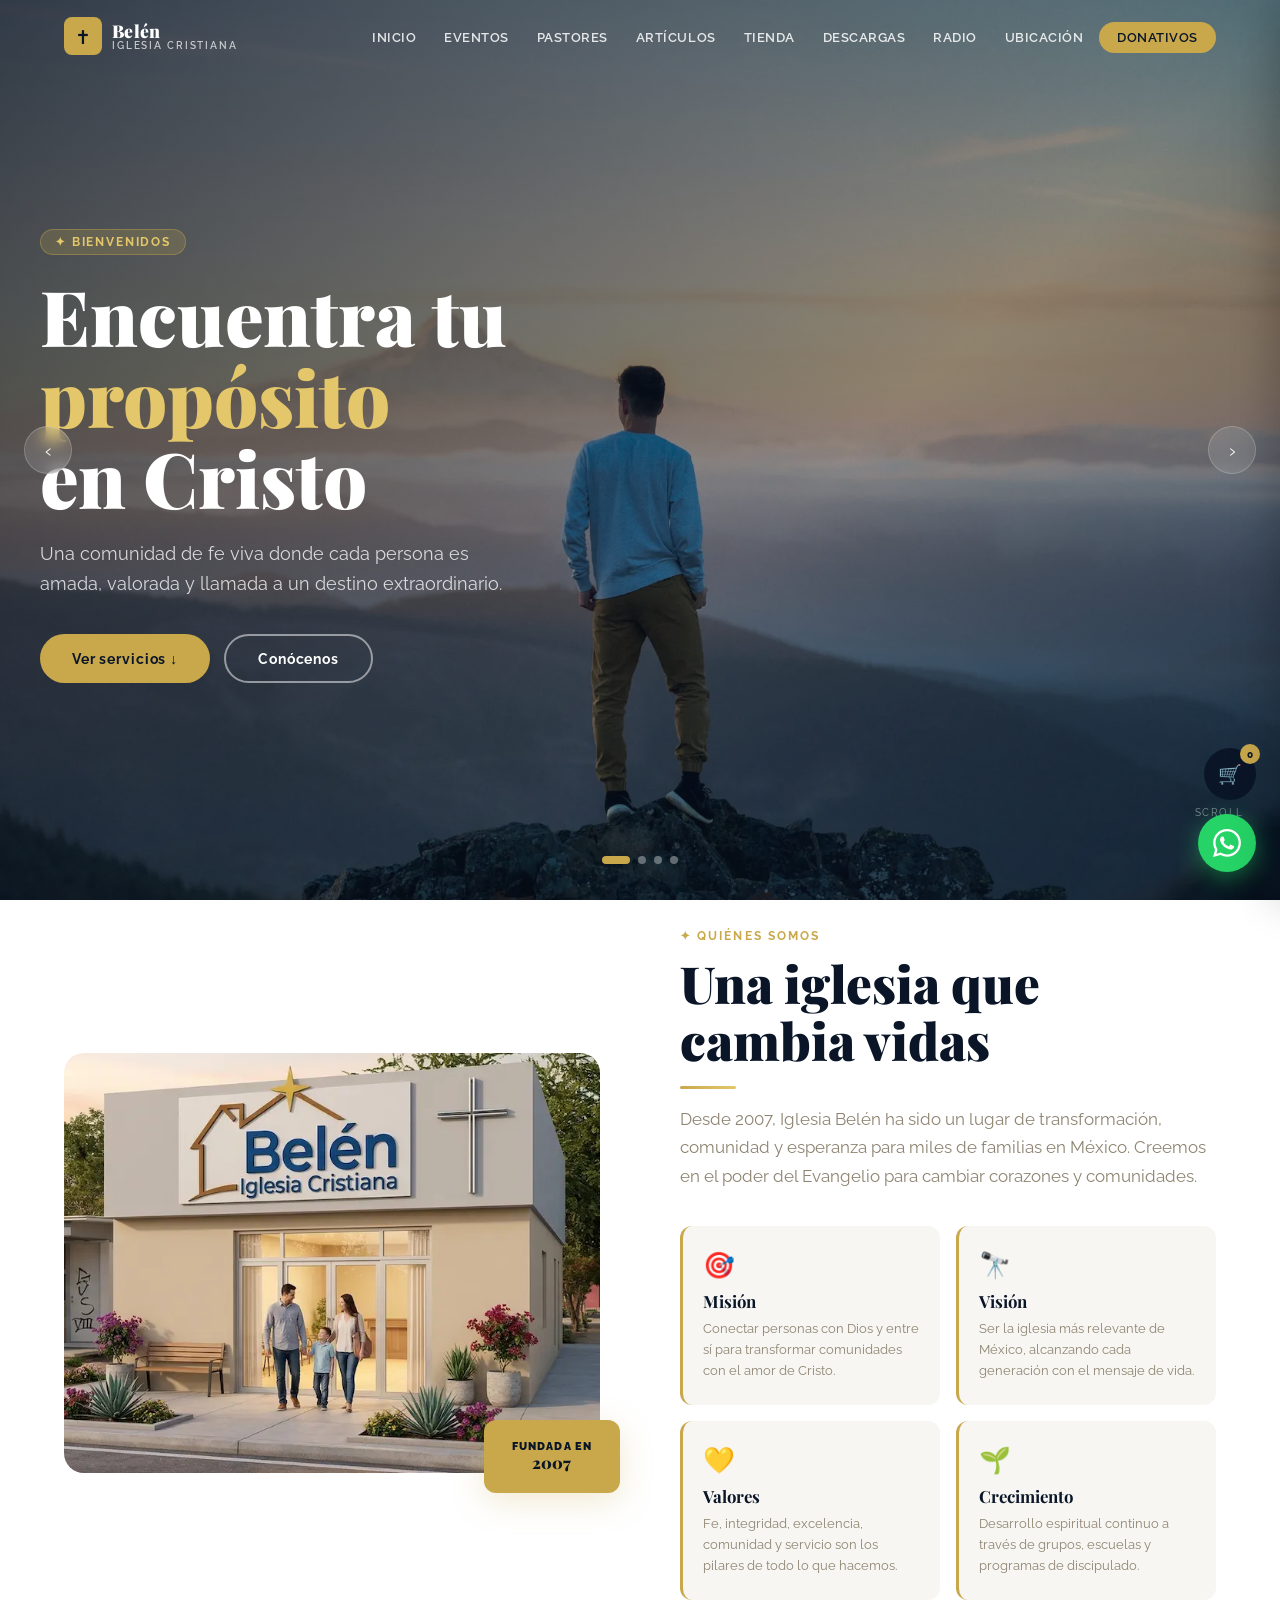
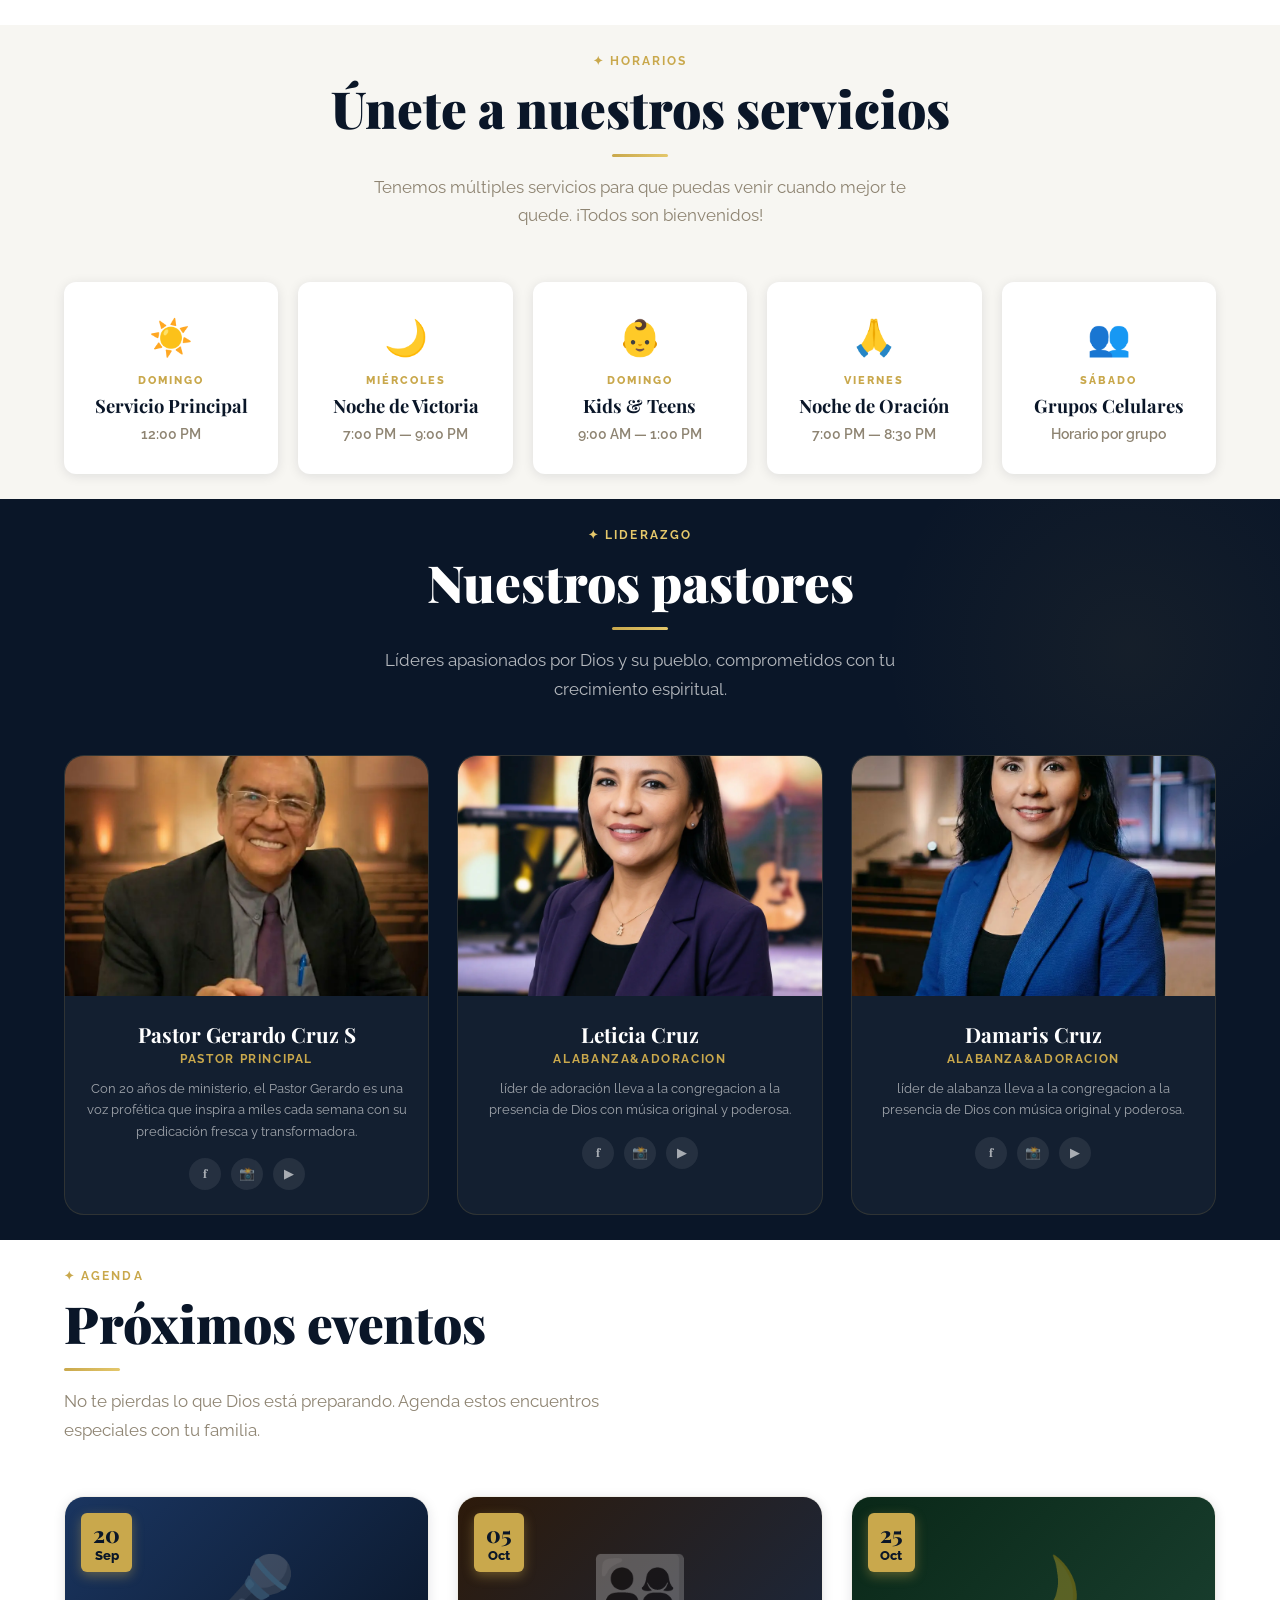
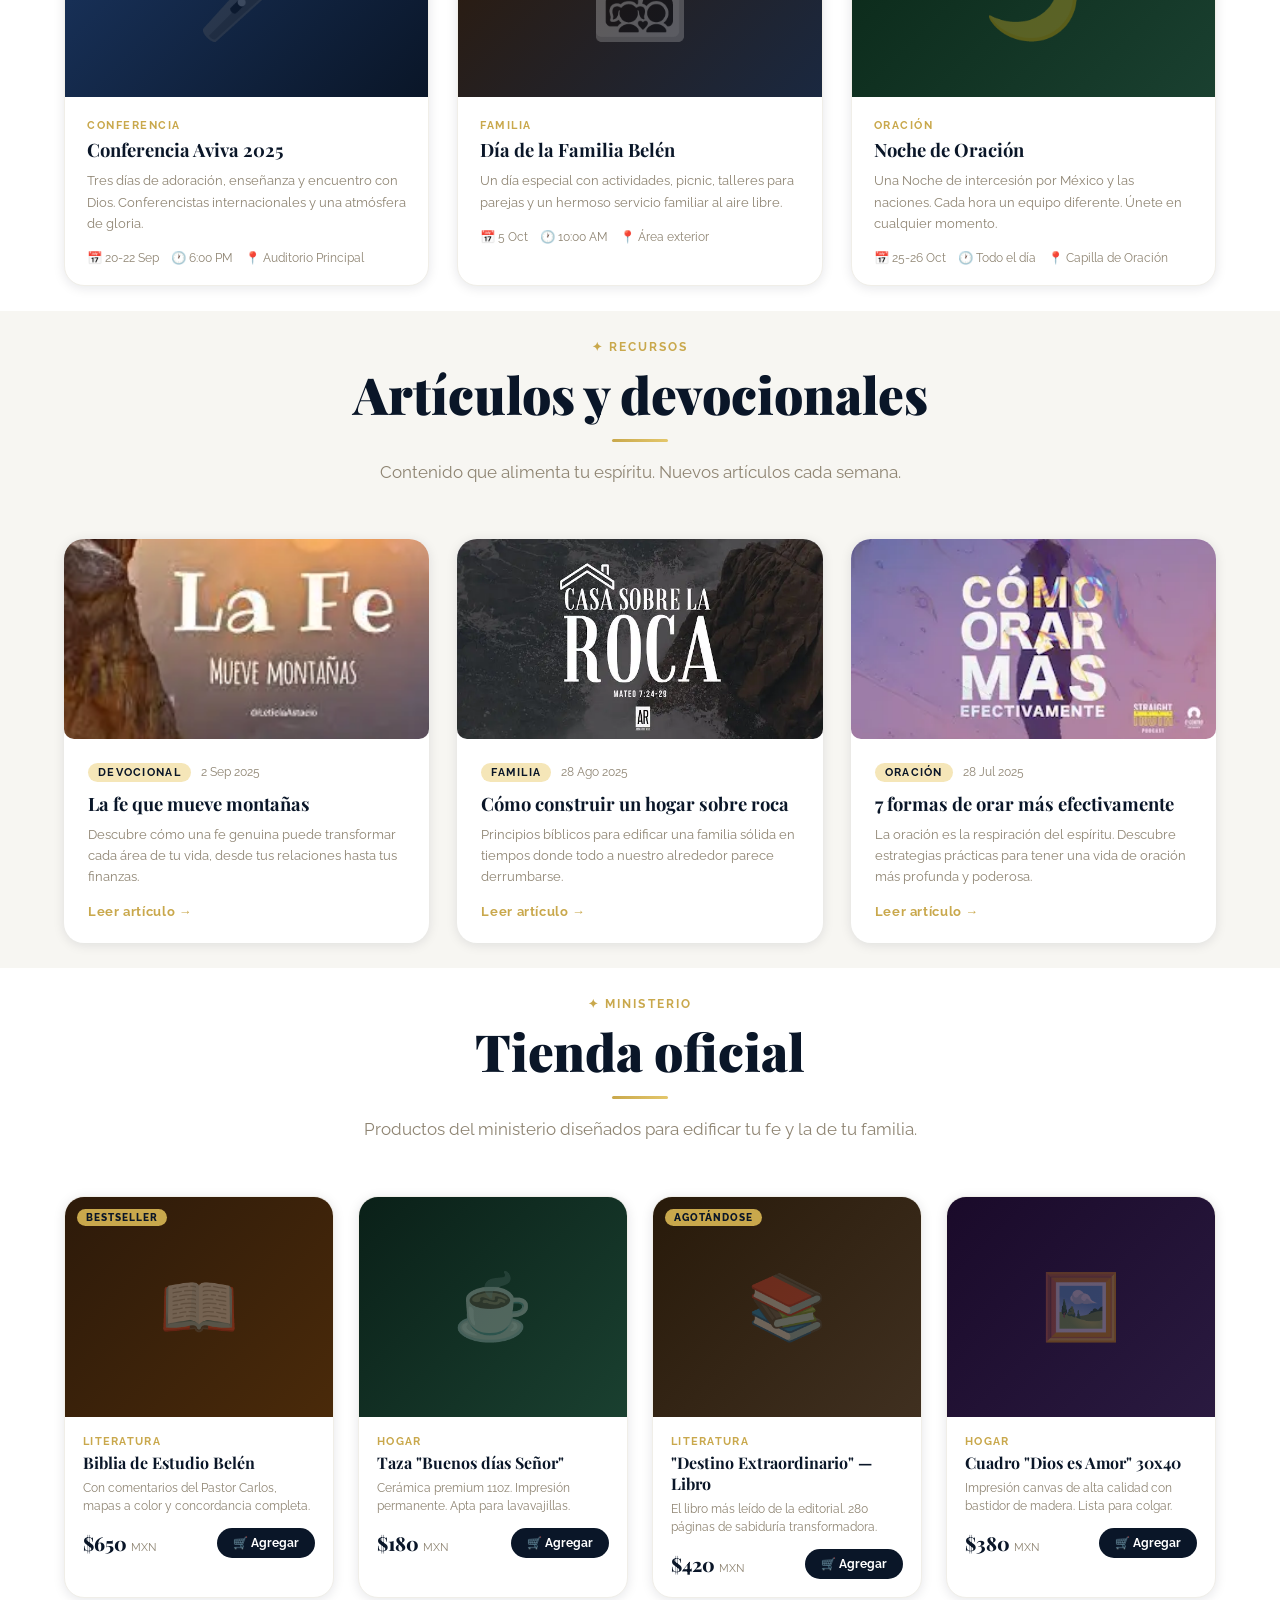
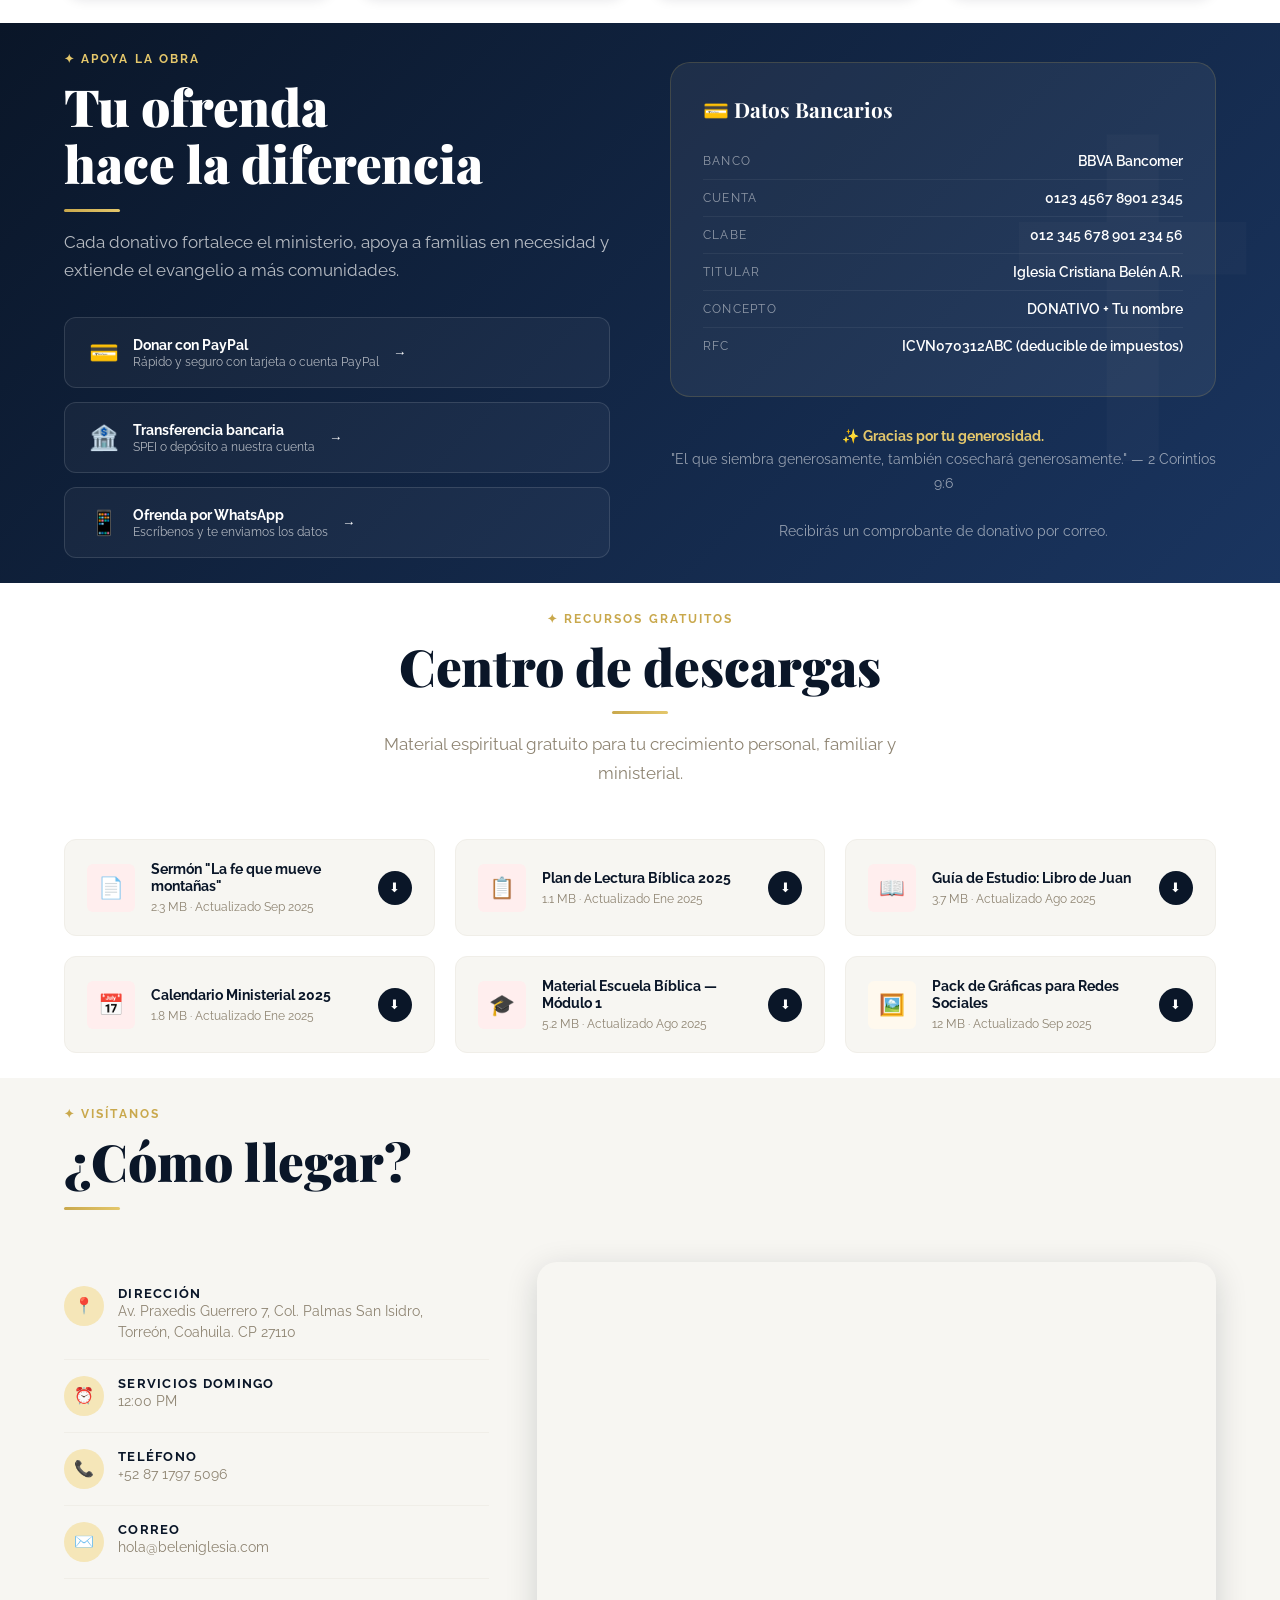
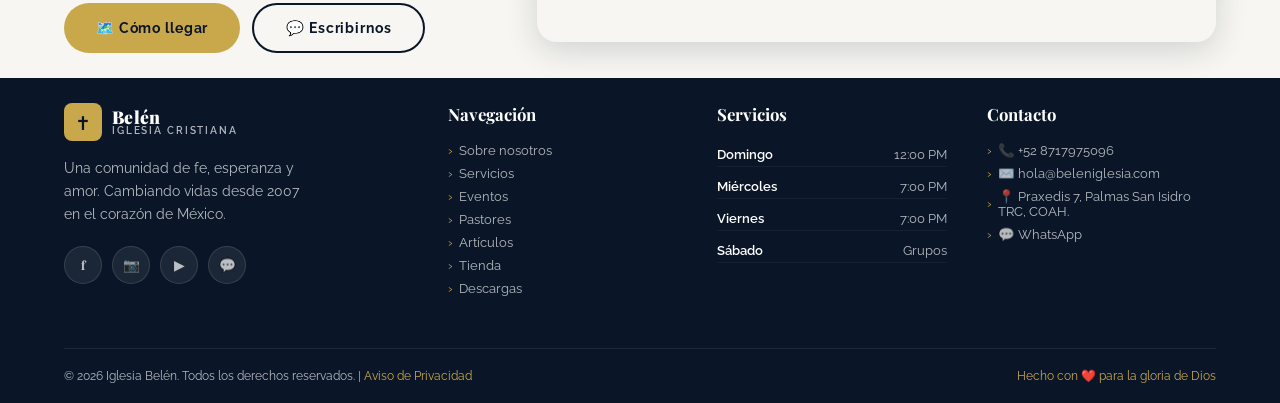
==== index.html @ 6cd82fe1 "Update index.html" ====
<!DOCTYPE html>
<html lang="es">
<head>
  <!-- ============================================================
       IGLESIA CRISTIANA BELÉN — index.html
       Desarrollado con HTML5, CSS3 y JavaScript puro (Vanilla JS)
       Sin frameworks externos. Listo para producción (HTTPS).
       ============================================================ -->
  <meta charset="UTF-8" />
  <meta name="viewport" content="width=device-width, initial-scale=1.0" />
  <meta http-equiv="X-UA-Compatible" content="IE=edge" />
  <!-- SEO Básico -->
  <title>Iglesia Belén | Fe · Esperanza · Comunidad</title>
  <meta name="description" content="Iglesia Belén — una comunidad de Fe en el corazón de México. Únete a nosotros cada domingo. Eventos, pastores, tienda y recursos." />
  <meta name="keywords" content="iglesia cristiana, iglesia México, fe, esperanza, comunidad cristiana, Belén, culto, servicios" />
  <meta name="author" content="Iglesia Belén" />
  <meta name="robots" content="index, follow" />
  <!-- Open Graph -->
  <meta property="og:title" content="Iglesia Belén" />
  <meta property="og:description" content="Una comunidad de fe, esperanza y amor. Únete a nosotros." />
  <meta property="og:type" content="website" />
  <meta property="og:url" content="https://www.beleniglesia.com" />
  <!-- Fuentes de Google (las únicas dependencias externas, CDN seguro) -->
  <link rel="preconnect" href="https://fonts.googleapis.com" />
  <link rel="preconnect" href="https://fonts.gstatic.com" crossorigin />
  <link href="https://fonts.googleapis.com/css2?family=Playfair+Display:ital,wght@0,400;0,700;0,900;1,400&family=Raleway:wght@300;400;500;600;700;800&display=swap" rel="stylesheet" />
  <!-- Favicon simple inline SVG -->
  <link rel="icon" href="data:image/svg+xml,<svg xmlns='http://www.w3.org/2000/svg' viewBox='0 0 100 100'><text y='.9em' font-size='90'>✝</text></svg>" />
  <style>
    /* ============================================================
       VARIABLES CSS GLOBALES — Sistema de diseño
       ============================================================ */
    :root {
      --navy:       #0A1628;
      --navy-mid:   #0F2040;
      --navy-light: #1A3560;
      --gold:       #C9A84C;
      --gold-light: #E4C76B;
      --gold-pale:  #F5E6B8;
      --white:      #FFFFFF;
      --off-white:  #F7F6F2;
      --gray-100:   #F0EEE8;
      --gray-300:   #D4CEBC;
      --gray-500:   #8E8472;
      --gray-700:   #4A4438;
      --text-dark:  #1A1612;
      --text-mid:   #3D3830;
      --shadow-sm:  0 2px 12px rgba(10,22,40,.10);
      --shadow-md:  0 8px 32px rgba(10,22,40,.16);
      --shadow-lg:  0 20px 60px rgba(10,22,40,.22);
      --shadow-gold:0 8px 32px rgba(201,168,76,.25);
      --radius-sm:  6px;
      --radius-md:  12px;
      --radius-lg:  20px;
      --radius-xl:  32px;
      --ff-display: 'Playfair Display', Georgia, serif;
      --ff-body:    'Raleway', 'Segoe UI', sans-serif;
      --transition: all .35s cubic-bezier(.4,0,.2,1);
      --navbar-h:   72px;
    }
    /* ============================================================
       RESET & BASE
       ============================================================ */
    *, *::before, *::after { box-sizing: border-box; margin: 0; padding: 0; }
    html { scroll-behavior: smooth; font-size: 16px; }
    body {
      font-family: var(--ff-body);
      color: var(--text-dark);
      background: var(--white);
      overflow-x: hidden;
      -webkit-font-smoothing: antialiased;
    }
    img { display: block; max-width: 100%; }
    a { text-decoration: none; color: inherit; }
    ul { list-style: none; }
    button { cursor: pointer; border: none; background: none; font-family: inherit; }
    /* ============================================================
       UTILIDADES
       ============================================================ */
    .container { max-width: 1200px; margin: 0 auto; padding: 0 24px; }
    .section-tag {
      display: inline-block;
      font-size: .72rem;
      font-weight: 700;
      letter-spacing: .18em;
      text-transform: uppercase;
      color: var(--gold);
      margin-bottom: 12px;
    }
    .section-title {
      font-family: var(--ff-display);
      font-size: clamp(2rem, 4vw, 3.2rem);
      font-weight: 900;
      line-height: 1.12;
      color: var(--navy);
    }
    .section-title.light { color: var(--white); }
    .section-sub {
      font-size: 1.05rem;
      color: var(--gray-500);
      margin-top: 14px;
      max-width: 560px;
      line-height: 1.7;
    }
    .section-sub.light { color: rgba(255,255,255,.7); }
    .section-header { margin-bottom: 52px; }
    .section-header.center { text-align: center; }
    .section-header.center .section-sub { margin: 14px auto 0; }
    .btn {
      display: inline-flex;
      align-items: center;
      gap: 8px;
      padding: 14px 32px;
      border-radius: 50px;
      font-family: var(--ff-body);
      font-size: .9rem;
      font-weight: 700;
      letter-spacing: .06em;
      transition: var(--transition);
      cursor: pointer;
    }
    .btn-gold {
      background: var(--gold);
      color: var(--navy);
    }
    .btn-gold:hover {
      background: var(--gold-light);
      transform: translateY(-2px);
      box-shadow: var(--shadow-gold);
    }
    .btn-outline-white {
      background: transparent;
      color: var(--white);
      border: 2px solid rgba(255,255,255,.5);
    }
    .btn-outline-white:hover {
      background: rgba(255,255,255,.12);
      border-color: var(--white);
      transform: translateY(-2px);
    }
    .btn-navy {
      background: var(--navy);
      color: var(--white);
    }
    .btn-navy:hover {
      background: var(--navy-light);
      transform: translateY(-2px);
      box-shadow: var(--shadow-md);
    }
    .btn-outline-navy {
      background: transparent;
      color: var(--navy);
      border: 2px solid var(--navy);
    }
    .btn-outline-navy:hover {
      background: var(--navy);
      color: var(--white);
    }

    /* Reveal on scroll */
    .reveal {
      opacity: 0;
      transform: translateY(40px);
      transition: opacity .7s cubic-bezier(.4,0,.2,1), transform .7s cubic-bezier(.4,0,.2,1);
    }
    .reveal.visible { opacity: 1; transform: translateY(0); }
    .reveal-left  { opacity:0; transform:translateX(-50px); transition: opacity .7s ease, transform .7s ease; }
    .reveal-right { opacity:0; transform:translateX(50px);  transition: opacity .7s ease, transform .7s ease; }
    .reveal-left.visible, .reveal-right.visible { opacity:1; transform:translateX(0); }
    .delay-1 { transition-delay: .1s !important; }
    .delay-2 { transition-delay: .2s !important; }
    .delay-3 { transition-delay: .3s !important; }
    .delay-4 { transition-delay: .4s !important; }
    .delay-5 { transition-delay: .5s !important; }
    /* Gold divider */
    .gold-line {
      width: 56px; height: 3px;
      background: linear-gradient(90deg, var(--gold), var(--gold-light));
      border-radius: 2px;
      margin: 16px 0;
    }
    .gold-line.center { margin: 16px auto; }
    /* ============================================================
       NAVBAR
       ============================================================ */
    #navbar {
      position: fixed;
      top: 0; left: 0; right: 0;
      height: var(--navbar-h);
      z-index: 1000;
      transition: var(--transition);
      background: transparent;
    }
    #navbar.scrolled {
      background: rgba(10,22,40,.96);
      backdrop-filter: blur(14px);
      -webkit-backdrop-filter: blur(14px);
      box-shadow: 0 2px 24px rgba(0,0,0,.25);
    }
    .nav-inner {
      display: flex;
      align-items: center;
      justify-content: space-between;
      height: var(--navbar-h);
    }
    .nav-logo {
      display: flex;
      align-items: center;
      gap: 10px;
      color: var(--white);
      font-family: var(--ff-display);
    }
    .nav-logo-icon {
      width: 38px; height: 38px;
      background: var(--gold);
      border-radius: 8px;
      display: flex; align-items: center; justify-content: center;
      font-size: 1.2rem;
      color: var(--navy);
      flex-shrink: 0;
    }
    .nav-logo-text { display: flex; flex-direction: column; line-height: 1; }
    .nav-logo-text strong { font-size: 1.1rem; font-weight: 900; letter-spacing: .02em; }
    .nav-logo-text span { font-size: .65rem; letter-spacing: .18em; text-transform: uppercase; opacity: .7; font-family: var(--ff-body); font-weight: 600; }
    .nav-links {
      display: flex;
      align-items: center;
      gap: 4px;
    }
    .nav-links a {
      padding: 6px 12px;
      color: rgba(255,255,255,.85);
      font-size: .8rem;
      font-weight: 600;
      letter-spacing: .04em;
      text-transform: uppercase;
      border-radius: 6px;
      transition: var(--transition);
    }
    .nav-links a:hover, .nav-links a.active {
      color: var(--gold-light);
      background: rgba(255,255,255,.07);
    }
    .nav-cta {
      background: var(--gold);
      color: var(--navy) !important;
      padding: 8px 18px !important;
      border-radius: 50px !important;
    }
    .nav-cta:hover { background: var(--gold-light) !important; }
    .hamburger {
      display: none;
      flex-direction: column;
      gap: 5px;
      padding: 8px;
      cursor: pointer;
    }
    .nav-radio {
      color: #ffd700;
      font-weight: 600;
    }
    .nav-radio:hover {
      color: #fff;
    }
    .hamburger span {
      display: block;
      width: 24px; height: 2px;
      background: var(--white);
      border-radius: 2px;
      transition: var(--transition);
    }
    .hamburger.open span:nth-child(1) { transform: rotate(45deg) translate(5px,5px); }
    .hamburger.open span:nth-child(2) { opacity: 0; }
    .hamburger.open span:nth-child(3) { transform: rotate(-45deg) translate(5px,-5px); }
    /* Mobile Nav */
    #mobile-menu {
      display: none;
      position: fixed;
      top: var(--navbar-h); left: 0; right: 0;
      background: rgba(10,22,40,.98);
      backdrop-filter: blur(16px);
      z-index: 999;
      padding: 16px 24px 24px;
      flex-direction: column;
      gap: 4px;
      border-top: 1px solid rgba(201,168,76,.2);
      animation: slideDown .3s ease;
    }
    #mobile-menu.open { display: flex; }
    @keyframes slideDown { from { opacity:0; transform:translateY(-10px); } to { opacity:1; transform:translateY(0); } }
    #mobile-menu a {
      padding: 12px 16px;
      color: rgba(255,255,255,.85);
      font-size: .95rem;
      font-weight: 600;
      border-radius: 8px;
      transition: var(--transition);
    }
    #mobile-menu a:hover { background: rgba(201,168,76,.12); color: var(--gold-light); }

    /* ============================================================
       HERO & SLIDER
       ============================================================ */
    #hero {
      position: relative;
      height: 100vh;
      min-height: 640px;
      overflow: hidden;
      background: var(--navy);
    }
    .slider-track {
      display: flex;
      height: 100%;
      transition: transform .9s cubic-bezier(.77,0,.175,1);
    }
    .slide {
      min-width: 100%;
      height: 100%;
      position: relative;
      overflow: hidden;
    }
    .slide-bg {
      position: absolute;
      inset: 0;
      background-size: cover;
      background-position: center;
      transform: scale(1.06);
      transition: transform 8s ease;
    }
    .slide.active .slide-bg { transform: scale(1); }
    .slide-overlay {
      position: absolute;
      inset: 0;
      background: linear-gradient(135deg, rgba(10,22,40,.82) 0%, rgba(10,22,40,.45) 60%, rgba(10,22,40,.65) 100%);
    }
    .slide-content {
      position: relative;
      z-index: 2;
      height: 100%;
      display: flex;
      flex-direction: column;
      justify-content: center;
      padding: var(--navbar-h) 0 60px;
    }
    .slide-tag {
      display: inline-block;
      background: rgba(201,168,76,.2);
      color: var(--gold-light);
      border: 1px solid rgba(201,168,76,.4);
      padding: 5px 14px;
      border-radius: 50px;
      font-size: .72rem;
      font-weight: 700;
      letter-spacing: .16em;
      text-transform: uppercase;
      margin-bottom: 20px;
      width: fit-content;
    }
    .slide-title {
      font-family: var(--ff-display);
      font-size: clamp(2.4rem, 6vw, 5rem);
      font-weight: 900;
      color: var(--white);
      line-height: 1.06;
      max-width: 700px;
      margin-bottom: 20px;
    }
    .slide-title em { color: var(--gold-light); font-style: normal; }
    .slide-desc {
      font-size: 1.1rem;
      color: rgba(255,255,255,.78);
      max-width: 480px;
      line-height: 1.7;
      margin-bottom: 36px;
    }
    .slide-actions { display: flex; gap: 14px; flex-wrap: wrap; }
    /* Slider dots */
    .slider-dots {
      position: absolute;
      bottom: 36px;
      left: 50%;
      transform: translateX(-50%);
      display: flex;
      gap: 8px;
      z-index: 10;
    }
    .dot {
      width: 8px; height: 8px;
      border-radius: 50%;
      background: rgba(255,255,255,.35);
      cursor: pointer;
      transition: var(--transition);
    }
    .dot.active { background: var(--gold); width: 28px; border-radius: 4px; }
    /* Slider arrows */
    .slider-arrow {
      position: absolute;
      top: 50%; transform: translateY(-50%);
      z-index: 10;
      width: 48px; height: 48px;
      border-radius: 50%;
      background: rgba(255,255,255,.12);
      border: 1px solid rgba(255,255,255,.2);
      color: white;
      font-size: 1.2rem;
      display: flex; align-items: center; justify-content: center;
      transition: var(--transition);
      backdrop-filter: blur(8px);
    }
    .slider-arrow:hover { background: var(--gold); color: var(--navy); border-color: var(--gold); }
    .arrow-left  { left: 24px; }
    .arrow-right { right: 24px; }
    /* Scroll indicator */
    .scroll-indicator {
      position: absolute;
      bottom: 36px; right: 36px;
      display: flex;
      flex-direction: column;
      align-items: center;
      gap: 6px;
      color: rgba(255,255,255,.5);
      font-size: .65rem;
      letter-spacing: .15em;
      text-transform: uppercase;
      animation: bounce 2.5s infinite;
    }
    .scroll-indicator::after {
      content: '';
      width: 1px; height: 40px;
      background: linear-gradient(to bottom, rgba(255,255,255,.5), transparent);
    }
    @keyframes bounce { 0%,100%{transform:translateY(0)} 50%{transform:translateY(8px)} }
    /* ============================================================
       SOBRE LA IGLESIA
       ============================================================ */
    #about {
      padding: 25px 0;
      background: var(--white);
    }
    .about-grid {
      display: grid;
      grid-template-columns: 1fr 1fr;
      gap: 80px;
      align-items: center;
    }
    .about-visual {
      position: relative;
    }
    .about-img-main {
      width: 100%;
      height: 420px;
      border-radius: var(--radius-lg);
      overflow: hidden;
      position: relative;
    }
    .about-img-main img,
    .about-img-main .img-placeholder {
      width: 100%; height: 100%;
      object-fit: cover;
    }
    .img-placeholder {
      display: flex;
      align-items: center;
      justify-content: center;
      background: linear-gradient(135deg, var(--navy) 0%, var(--navy-light) 100%);
      font-size: 5rem;
      color: rgba(201,168,76,.3);
    }
    .about-badge {
      position: absolute;
      bottom: -20px; right: -20px;
      background: var(--gold);
      color: var(--navy);
      padding: 20px 28px;
      border-radius: var(--radius-md);
      font-family: var(--ff-display);
      font-size: 1rem;
      font-weight: 900;
      text-align: center;
      box-shadow: var(--shadow-gold);
      line-height: 1.2;
    }
    .about-badge small { display: block; font-size: .7rem; font-family: var(--ff-body); letter-spacing: .1em; text-transform: uppercase; }
    .about-cards {
      display: grid;
      grid-template-columns: 1fr 1fr;
      gap: 16px;
      margin-top: 36px;
    }
    .about-card {
      background: var(--off-white);
      border-radius: var(--radius-md);
      padding: 24px 20px;
      border-left: 3px solid var(--gold);
      transition: var(--transition);
    }
    .about-card:hover { transform: translateY(-4px); box-shadow: var(--shadow-sm); }
    .about-card-icon { font-size: 1.6rem; margin-bottom: 10px; }
    .about-card h4 {
      font-family: var(--ff-display);
      font-size: 1.05rem;
      font-weight: 700;
      color: var(--navy);
      margin-bottom: 6px;
    }
    .about-card p { font-size: .82rem; color: var(--gray-500); line-height: 1.6; }

    /* ============================================================
       PASTORES
       ============================================================ */
    #pastores {
      padding: 25px 0;
      background: var(--navy);
      position: relative;
      overflow: hidden;
    }
    #pastores::before {
      content: '';
      position: absolute;
      top: -100px; right: -100px;
      width: 500px; height: 500px;
      border-radius: 50%;
      background: radial-gradient(circle, rgba(201,168,76,.06) 0%, transparent 70%);
      pointer-events: none;
    }
    .pastores-grid {
      display: grid;
      grid-template-columns: repeat(auto-fit, minmax(240px, 1fr));
      gap: 28px;
    }
    .pastor-card {
      background: rgba(255,255,255,.04);
      border: 1px solid rgba(201,168,76,.15);
      border-radius: var(--radius-lg);
      overflow: hidden;
      text-align: center;
      transition: var(--transition);
      cursor: default;
    }
    .pastor-card:hover {
      transform: translateY(-8px);
      background: rgba(255,255,255,.07);
      border-color: rgba(201,168,76,.4);
      box-shadow: 0 20px 48px rgba(0,0,0,.4);
    }
    .pastor-photo {
      height: 240px;
      overflow: hidden;
      background: linear-gradient(160deg, var(--navy-light), var(--navy-mid));
      position: relative;
    }
    .pastor-photo img { width:100%; height:100%; object-fit:cover; }
    .pastor-photo .ph {
      width:100%; height:100%;
      display:flex; align-items:center; justify-content:center;
      font-size:5rem; color:rgba(201,168,76,.25);
    }
    .pastor-info { padding: 24px 20px; }
    .pastor-name {
      font-family: var(--ff-display);
      font-size: 1.3rem;
      font-weight: 700;
      color: var(--white);
      margin-bottom: 4px;
    }
    .pastor-role {
      font-size: .72rem;
      font-weight: 700;
      letter-spacing: .14em;
      text-transform: uppercase;
      color: var(--gold);
      margin-bottom: 12px;
    }
    .pastor-desc { font-size: .83rem; color: rgba(255,255,255,.6); line-height: 1.6; }
    .pastor-social { display:flex; justify-content:center; gap:10px; margin-top:16px; }
    .pastor-social a {
      width:32px; height:32px;
      border-radius:50%;
      background:rgba(255,255,255,.08);
      display:flex; align-items:center; justify-content:center;
      font-size:.8rem;
      color:rgba(255,255,255,.6);
      transition:var(--transition);
    }
    .pastor-social a:hover { background:var(--gold); color:var(--navy); }

    /* ============================================================
       SERVICIOS / HORARIOS
       ============================================================ */
    #servicios {
      padding: 25px 0;
      background: var(--off-white);
    }
    .servicios-grid {
      display: grid;
      grid-template-columns: repeat(auto-fit, minmax(200px, 1fr));
      gap: 20px;
    }
    .servicio-card {
      background: var(--white);
      border-radius: var(--radius-md);
      padding: 32px 24px;
      text-align: center;
      box-shadow: var(--shadow-sm);
      transition: var(--transition);
      border-top: 3px solid transparent;
    }
    .servicio-card:hover {
      transform: translateY(-6px);
      box-shadow: var(--shadow-md);
      border-top-color: var(--gold);
    }
    .servicio-icon { font-size: 2.2rem; margin-bottom: 14px; }
    .servicio-day {
      font-size: .7rem;
      font-weight: 800;
      letter-spacing: .18em;
      text-transform: uppercase;
      color: var(--gold);
      margin-bottom: 6px;
    }
    .servicio-name {
      font-family: var(--ff-display);
      font-size: 1.15rem;
      font-weight: 700;
      color: var(--navy);
      margin-bottom: 8px;
    }
    .servicio-time { font-size: .85rem; color: var(--gray-500); font-weight: 600; }

    /* ============================================================
       EVENTOS
       ============================================================ */
    #eventos {
      padding: 25px 0;
      background: var(--white);
    }
    .eventos-grid {
      display: grid;
      grid-template-columns: repeat(auto-fill, minmax(300px, 1fr));
      gap: 28px;
    }
    .evento-card {
      border-radius: var(--radius-lg);
      overflow: hidden;
      box-shadow: var(--shadow-sm);
      transition: var(--transition);
      background: var(--white);
      border: 1px solid var(--gray-100);
      cursor: pointer;
    }
    .evento-card:hover {
      transform: translateY(-8px);
      box-shadow: var(--shadow-lg);
    }
    .evento-img {
      height: 200px;
      position: relative;
      overflow: hidden;
    }
    .evento-img .img-placeholder { height: 100%; }
    .evento-date-badge {
      position: absolute;
      top: 16px; left: 16px;
      background: var(--gold);
      color: var(--navy);
      padding: 8px 12px;
      border-radius: var(--radius-sm);
      font-weight: 800;
      font-size: .8rem;
      line-height: 1.2;
      text-align: center;
      box-shadow: 0 4px 12px rgba(201,168,76,.4);
    }
    .evento-date-badge span { display:block; font-size:1.4rem; font-family:var(--ff-display); }
    .evento-body { padding: 22px 22px 20px; }
    .evento-category {
      font-size: .68rem;
      font-weight: 700;
      letter-spacing: .14em;
      text-transform: uppercase;
      color: var(--gold);
      margin-bottom: 6px;
    }
    .evento-title {
      font-family: var(--ff-display);
      font-size: 1.15rem;
      font-weight: 700;
      color: var(--navy);
      margin-bottom: 8px;
      line-height: 1.3;
    }
    .evento-desc { font-size: .83rem; color: var(--gray-500); line-height: 1.6; margin-bottom: 16px; }
    .evento-meta { display:flex; align-items:center; gap:12px; font-size:.77rem; color:var(--gray-500); flex-wrap:wrap; }
    .evento-meta span { display:flex; align-items:center; gap:4px; }

    /* ============================================================
       BLOG / ARTÍCULOS
       ============================================================ */
    #blog {
      padding: 25px 0;
      background: var(--off-white);
    }
    .blog-grid {
      display: grid;
      grid-template-columns: repeat(auto-fill, minmax(300px, 1fr));
      gap: 28px;
    }
    .blog-card {
      background: var(--white);
      border-radius: var(--radius-lg);
      overflow: hidden;
      box-shadow: var(--shadow-sm);
      transition: var(--transition);
      cursor: pointer;
    }
    .blog-card:hover { transform: translateY(-6px); box-shadow: var(--shadow-md); }
    .blog-img {
      height: 200px;
      overflow: hidden;
    }
    .blog-image { width: 100%;  height: 200px;  object-fit: cover;  border-radius: 10px;}  
    .blog-img .img-placeholder { height: 100%; }
    .blog-body { padding: 24px; }
    .blog-meta { display:flex; align-items:center; gap:10px; margin-bottom:10px; }
    .blog-tag {
      font-size:.67rem;
      font-weight:700;
      letter-spacing:.12em;
      text-transform:uppercase;
      background:var(--gold-pale);
      color:var(--navy);
      padding:3px 10px;
      border-radius:50px;
    }
    .blog-date { font-size:.75rem; color:var(--gray-500); }
    .blog-title {
      font-family:var(--ff-display);
      font-size:1.15rem;
      font-weight:700;
      color:var(--navy);
      margin-bottom:8px;
      line-height:1.3;
    }
    .blog-excerpt { font-size:.83rem; color:var(--gray-500); line-height:1.6; margin-bottom:16px; }
    .blog-read {
      font-size:.8rem;
      font-weight:700;
      color:var(--gold);
      letter-spacing:.05em;
      transition:var(--transition);
      display:flex;
      align-items:center;
      gap:5px;
    }
    .blog-card:hover .blog-read { gap:10px; }

    /* Article Modal */
    #article-modal {
      display: none;
      position: fixed;
      inset: 0;
      z-index: 2000;
      align-items: flex-start;
      justify-content: center;
      padding: 40px 16px;
      overflow-y: auto;
    }
    #article-modal.open { display: flex; }
    .modal-backdrop {
      position: fixed;
      inset: 0;
      background: rgba(10,22,40,.8);
      backdrop-filter: blur(6px);
    }
    .modal-box {
      position: relative;
      background: var(--white);
      border-radius: var(--radius-xl);
      max-width: 720px;
      width: 100%;
      overflow: hidden;
      z-index: 1;
      animation: modalIn .4s cubic-bezier(.4,0,.2,1);
    }
    @keyframes modalIn { from{opacity:0;transform:scale(.93) translateY(20px)} to{opacity:1;transform:scale(1) translateY(0)} }
    .modal-header-img { height: 280px; overflow:hidden; position:relative; }
    .modal-header-img .img-placeholder { height:100%; }
    .modal-close {
      position: absolute;
      top: 16px; right: 16px;
      width: 36px; height: 36px;
      border-radius: 50%;
      background: rgba(0,0,0,.4);
      color: white;
      font-size: 1rem;
      display: flex; align-items:center; justify-content:center;
      z-index: 2;
      transition: var(--transition);
    }
    .modal-close:hover { background: rgba(0,0,0,.7); }
    .modal-body { padding: 32px 40px 40px; }
    .modal-body h2 { font-family:var(--ff-display); font-size:1.8rem; font-weight:900; color:var(--navy); margin-bottom:8px; line-height:1.2; }
    .modal-body .modal-meta { font-size:.78rem; color:var(--gray-500); margin-bottom:20px; display:flex; gap:10px; flex-wrap:wrap; }
    .modal-body p { font-size:.95rem; color:var(--text-mid); line-height:1.8; margin-bottom:14px; }
    .modal-body blockquote {
      border-left:3px solid var(--gold);
      padding:12px 20px;
      background:var(--gold-pale);
      border-radius:0 var(--radius-sm) var(--radius-sm) 0;
      font-family:var(--ff-display);
      font-style:italic;
      color:var(--navy);
      margin:20px 0;
    }

    /* ============================================================
       TIENDA / ECOMMERCE
       ============================================================ */
    #tienda {
      padding: 25px 0;
      background: var(--white);
    }
    .shop-grid {
      display: grid;
      grid-template-columns: repeat(auto-fill, minmax(240px, 1fr));
      gap: 24px;
    }
    .product-card {
      border-radius: var(--radius-lg);
      overflow: hidden;
      box-shadow: var(--shadow-sm);
      transition: var(--transition);
      background: var(--white);
      border: 1px solid var(--gray-100);
    }
    .product-card:hover {
      transform: translateY(-6px);
      box-shadow: var(--shadow-md);
    }
    .product-img {
      height: 220px;
      overflow: hidden;
      position: relative;
    }
    .product-img .img-placeholder { height:100%; }
    .product-badge {
      position:absolute; top:12px; left:12px;
      background:var(--gold); color:var(--navy);
      font-size:.62rem; font-weight:800; letter-spacing:.1em;
      text-transform:uppercase; padding:3px 9px; border-radius:50px;
    }
    .product-body { padding: 18px; }
    .product-category { font-size:.67rem; font-weight:700; letter-spacing:.12em; text-transform:uppercase; color:var(--gold); margin-bottom:4px; }
    .product-name { font-family:var(--ff-display); font-size:1rem; font-weight:700; color:var(--navy); margin-bottom:6px; }
    .product-desc { font-size:.78rem; color:var(--gray-500); line-height:1.5; margin-bottom:12px; }
    .product-footer { display:flex; align-items:center; justify-content:space-between; }
    .product-price { font-size:1.2rem; font-weight:800; color:var(--navy); font-family:var(--ff-display); }
    .product-price small { font-size:.7rem; color:var(--gray-500); font-family:var(--ff-body); font-weight:400; }
    .btn-add-cart {
      background: var(--navy);
      color: var(--white);
      padding: 8px 16px;
      border-radius: 50px;
      font-size: .75rem;
      font-weight: 700;
      transition: var(--transition);
      display: flex; align-items:center; gap:5px;
    }
    .btn-add-cart:hover { background: var(--gold); color: var(--navy); }
    /* Cart button */
    #cart-btn {
      position: fixed;
      bottom: 100px; right: 24px;
      background: var(--navy);
      color: var(--white);
      width: 52px; height: 52px;
      border-radius: 50%;
      display: flex; align-items:center; justify-content:center;
      font-size: 1.2rem;
      box-shadow: var(--shadow-md);
      z-index: 900;
      transition: var(--transition);
    }
    #cart-btn:hover { background: var(--navy-light); transform: scale(1.08); }
    .cart-badge {
      position:absolute; top:-4px; right:-4px;
      background:var(--gold); color:var(--navy);
      width:20px; height:20px;
      border-radius:50%;
      font-size:.65rem; font-weight:800;
      display:flex; align-items:center; justify-content:center;
    }
    /* Cart Drawer */
    #cart-drawer {
      position: fixed;
      top: 0; right: -420px;
      width: 420px; max-width: 100vw;
      height: 100vh;
      background: var(--white);
      z-index: 1500;
      box-shadow: -8px 0 40px rgba(0,0,0,.2);
      transition: right .4s cubic-bezier(.4,0,.2,1);
      display: flex;
      flex-direction: column;
    }
    #cart-drawer.open { right: 0; }
    .drawer-overlay {
      position:fixed; inset:0;
      background:rgba(10,22,40,.5);
      z-index:1499;
      display:none;
    }
    .drawer-overlay.open { display:block; }
    .drawer-header {
      padding: 20px 24px;
      border-bottom: 1px solid var(--gray-100);
      display:flex; align-items:center; justify-content:space-between;
    }
    .drawer-header h3 { font-family:var(--ff-display); font-size:1.3rem; font-weight:700; color:var(--navy); }
    .drawer-close { width:32px; height:32px; border-radius:50%; background:var(--gray-100); display:flex; align-items:center; justify-content:center; font-size:.85rem; color:var(--gray-700); transition:var(--transition); }
    .drawer-close:hover { background:var(--navy); color:white; }
    .drawer-items { flex:1; overflow-y:auto; padding:16px 24px; }
    .cart-item {
      display:flex; gap:14px;
      padding:14px 0;
      border-bottom:1px solid var(--gray-100);
      align-items:center;
    }
    .cart-item-img {
      width:60px; height:60px;
      border-radius:var(--radius-sm);
      overflow:hidden; flex-shrink:0;
    }
    .cart-item-img .img-placeholder { height:100%; font-size:1.5rem; }
    .cart-item-info { flex:1; }
    .cart-item-name { font-weight:700; font-size:.88rem; color:var(--navy); }
    .cart-item-price { font-size:.8rem; color:var(--gray-500); margin-top:2px; }
    .cart-item-qty {
      display:flex; align-items:center; gap:8px; margin-top:8px;
    }
    .qty-btn {
      width:24px; height:24px;
      border-radius:50%;
      background:var(--gray-100);
      font-size:.9rem; font-weight:700;
      color:var(--navy);
      display:flex; align-items:center; justify-content:center;
      transition:var(--transition);
    }
    .qty-btn:hover { background:var(--gold); }
    .qty-num { font-size:.88rem; font-weight:700; min-width:20px; text-align:center; }
    .cart-item-remove { color:var(--gray-500); font-size:.85rem; transition:var(--transition); margin-left:auto; }
    .cart-item-remove:hover { color:#e53e3e; }
    .drawer-footer { padding:20px 24px; border-top:1px solid var(--gray-100); }
    .cart-total { display:flex; justify-content:space-between; align-items:center; margin-bottom:16px; }
    .cart-total span { font-size:.85rem; color:var(--gray-500); font-weight:600; }
    .cart-total strong { font-family:var(--ff-display); font-size:1.5rem; color:var(--navy); font-weight:900; }
    .cart-empty { text-align:center; padding:40px 20px; color:var(--gray-500); }
    .cart-empty p { margin-top:12px; font-size:.9rem; }
    /* Checkout form section */
    #checkout { padding: 100px 0; background: var(--off-white); display:none; }
    #checkout.visible { display:block; }

    /* ============================================================
       DONATIVOS
       ============================================================ */
    #donativos {
      padding: 25px 0;
      background: linear-gradient(135deg, var(--navy) 0%, var(--navy-light) 100%);
      position: relative;
      overflow: hidden;
    }
    #donativos::before {
      content: '✝';
      position: absolute;
      right: -40px; top: 50%;
      transform: translateY(-50%);
      font-size: 28rem;
      color: rgba(255,255,255,.02);
      line-height: 1;
      pointer-events: none;
    }
    .donativo-grid {
      display: grid;
      grid-template-columns: 1fr 1fr;
      gap: 60px;
      align-items: center;
    }
    .donativo-options { display:flex; flex-direction:column; gap:14px; margin-top:32px; }
    .donativo-btn {
      display:flex; align-items:center; gap:14px;
      padding: 18px 24px;
      border-radius: var(--radius-md);
      transition: var(--transition);
      cursor: pointer;
      border: 1px solid rgba(255,255,255,.12);
      background: rgba(255,255,255,.04);
      color: var(--white);
      font-family: var(--ff-body);
    }
    .donativo-btn:hover { background:rgba(201,168,76,.15); border-color:rgba(201,168,76,.4); transform:translateX(6px); }
    .donativo-btn .d-icon { font-size:1.5rem; flex-shrink:0; }
    .donativo-btn .d-text { text-align:left; }
    .donativo-btn .d-text strong { display:block; font-size:.9rem; font-weight:700; }
    .donativo-btn .d-text small { font-size:.75rem; opacity:.65; }
    .bank-card {
      background: rgba(255,255,255,.06);
      border: 1px solid rgba(201,168,76,.2);
      border-radius: var(--radius-lg);
      padding: 32px;
    }
    .bank-card h4 { font-family:var(--ff-display); color:var(--white); font-size:1.3rem; margin-bottom:20px; }
    .bank-row { display:flex; justify-content:space-between; padding:10px 0; border-bottom:1px solid rgba(255,255,255,.06); }
    .bank-row:last-child { border:none; }
    .bank-row label { font-size:.78rem; color:rgba(255,255,255,.5); text-transform:uppercase; letter-spacing:.1em; }
    .bank-row span { font-size:.88rem; color:var(--white); font-weight:600; }
    .donativo-thanks { text-align:center; margin-top:28px; color:rgba(255,255,255,.55); font-size:.88rem; line-height:1.7; }
    .donativo-thanks strong { color:var(--gold-light); }

    /* ============================================================
       DESCARGAS
       ============================================================ */
    #descargas {
      padding: 25px 0;
      background: var(--white);
    }
    .downloads-grid {
      display: grid;
      grid-template-columns: repeat(auto-fill, minmax(280px, 1fr));
      gap: 20px;
    }
    .download-item {
      display:flex; align-items:center; gap:16px;
      padding: 20px 22px;
      background: var(--off-white);
      border-radius: var(--radius-md);
      border: 1px solid var(--gray-100);
      transition: var(--transition);
      cursor: pointer;
    }
    .download-item:hover { border-color:var(--gold); background:var(--white); box-shadow:var(--shadow-sm); transform:translateY(-3px); }
    .download-icon {
      width:48px; height:48px;
      border-radius: var(--radius-sm);
      display:flex; align-items:center; justify-content:center;
      font-size:1.3rem;
      flex-shrink:0;
    }
    .download-icon.pdf { background:#FFEEEE; color:#E53E3E; }
    .download-icon.doc { background:#EEF0FF; color:#3B5BDB; }
    .download-icon.xls { background:#EEFFEE; color:#2F9E44; }
    .download-icon.img { background:#FFF9EE; color:#E67700; }
    .download-info { flex:1; }
    .download-info h4 { font-weight:700; font-size:.9rem; color:var(--navy); margin-bottom:2px; }
    .download-info small { font-size:.72rem; color:var(--gray-500); }
    .download-btn {
      background:var(--navy); color:white;
      width:34px; height:34px;
      border-radius:50%;
      display:flex; align-items:center; justify-content:center;
      font-size:.8rem;
      transition:var(--transition);
      flex-shrink:0;
    }
    .download-item:hover .download-btn { background:var(--gold); color:var(--navy); }

    /* ============================================================
       UBICACIÓN
       ============================================================ */
    #ubicacion {
      padding: 25px 0;
      background: var(--off-white);
    }
    .ubicacion-grid {
      display: grid;
      grid-template-columns: 1fr 1.6fr;
      gap: 48px;
      align-items: start;
    }
    .ubicacion-info { padding-top: 8px; }
    .ubicacion-detail {
      display:flex; gap:14px;
      padding: 16px 0;
      border-bottom: 1px solid var(--gray-100);
    }
    .ubicacion-detail:last-child { border:none; }
    .ubicacion-detail .u-icon {
      width:40px; height:40px;
      background:var(--gold-pale);
      border-radius:50%;
      display:flex; align-items:center; justify-content:center;
      font-size:1rem;
      flex-shrink:0;
    }
    .ubicacion-detail .u-text strong { display:block; font-size:.8rem; font-weight:700; text-transform:uppercase; letter-spacing:.1em; color:var(--navy); }
    .ubicacion-detail .u-text span { font-size:.88rem; color:var(--gray-500); line-height:1.5; }
    .map-wrapper {
      border-radius: var(--radius-lg);
      overflow: hidden;
      box-shadow: var(--shadow-md);
      height: 380px;
    }
    .map-wrapper iframe { width:100%; height:100%; border:none; }

    /* ============================================================
       CONTACTO / WHATSAPP FLOTANTE
       ============================================================ */
    #whatsapp-fab {
      position: fixed;
      bottom: 28px; right: 24px;
      width: 58px; height: 58px;
      background: #25D366;
      border-radius: 50%;
      display: flex; align-items:center; justify-content:center;
      box-shadow: 0 6px 24px rgba(37,211,102,.45);
      z-index: 901;
      transition: var(--transition);
      animation: waPulse 2.5s infinite;
    }
    #whatsapp-fab:hover { transform: scale(1.1); box-shadow: 0 8px 32px rgba(37,211,102,.6); animation:none; }
    #whatsapp-fab svg { width:28px; height:28px; fill:white; }
    @keyframes waPulse {
      0%,100%{box-shadow:0 6px 24px rgba(37,211,102,.45)}
      50%{box-shadow:0 6px 36px rgba(37,211,102,.7), 0 0 0 8px rgba(37,211,102,.12)}
    }
    /* Back to top */
    #back-top {
      position: fixed;
      bottom: 100px; right: 24px;
      width: 40px; height: 40px;
      background: var(--gold);
      color: var(--navy);
      border-radius: 50%;
      display: flex; align-items:center; justify-content:center;
      font-size: .85rem;
      z-index: 899;
      opacity: 0;
      pointer-events: none;
      transition: var(--transition);
      box-shadow: var(--shadow-sm);
    }
    #back-top.visible { opacity:1; pointer-events:all; }
    #back-top:hover { transform: translateY(-3px); }

    /* ============================================================
       FOOTER
       ============================================================ */
    #footer {
      background: var(--navy);
      color: rgba(255,255,255,.7);
      padding: 25px 0 0;
    }
    .footer-grid {
      display: grid;
      grid-template-columns: 1.5fr 1fr 1fr 1fr;
      gap: 40px;
      padding-bottom: 52px;
      border-bottom: 1px solid rgba(255,255,255,.08);
    }
    .footer-brand .nav-logo { margin-bottom: 16px; }
    .footer-brand p { font-size:.85rem; line-height:1.7; max-width:240px; }
    .footer-social { display:flex; gap:10px; margin-top:20px; }
    .social-btn {
      width:38px; height:38px;
      border-radius:50%;
      background:rgba(255,255,255,.07);
      border:1px solid rgba(255,255,255,.12);
      display:flex; align-items:center; justify-content:center;
      font-size:.85rem;
      transition:var(--transition);
    }
    .social-btn:hover { background:var(--gold); color:var(--navy); border-color:var(--gold); }
    .footer-col h4 {
      font-family:var(--ff-display);
      font-size:1.05rem;
      font-weight:700;
      color:var(--white);
      margin-bottom:18px;
    }
    .footer-col ul { display:flex; flex-direction:column; gap:8px; }
    .footer-col ul a {
      font-size:.83rem;
      transition:var(--transition);
      display:flex; align-items:center; gap:6px;
    }
    .footer-col ul a::before { content:'›'; color:var(--gold); }
    .footer-col ul a:hover { color:var(--gold-light); padding-left:4px; }
    .footer-schedule { display:flex; flex-direction:column; gap:8px; }
    .schedule-row { display:flex; justify-content:space-between; font-size:.82rem; padding:4px 0; border-bottom:1px solid rgba(255,255,255,.05); }
    .schedule-row strong { color:var(--white); font-weight:600; }
    .footer-bottom {
      padding: 20px 0;
      display:flex; justify-content:space-between; align-items:center; flex-wrap:wrap; gap:8px;
    }
    .footer-bottom p { font-size:.75rem; }
    .footer-bottom a { color:var(--gold); }

    /* ============================================================
       CHECKOUT SECTION
       ============================================================ */
    .checkout-grid {
      display: grid;
      grid-template-columns: 1fr 1fr;
      gap: 48px;
      align-items: start;
    }
    .form-group { margin-bottom: 18px; }
    .form-group label { display:block; font-size:.8rem; font-weight:700; color:var(--navy); margin-bottom:6px; letter-spacing:.04em; text-transform:uppercase; }
    .form-group input, .form-group textarea, .form-group select {
      width:100%; padding:12px 16px;
      border:1.5px solid var(--gray-300);
      border-radius:var(--radius-sm);
      font-family:var(--ff-body);
      font-size:.9rem;
      color:var(--text-dark);
      background:var(--white);
      transition:var(--transition);
      outline:none;
    }
    .form-group input:focus, .form-group textarea:focus, .form-group select:focus {
      border-color:var(--gold);
      box-shadow:0 0 0 3px rgba(201,168,76,.15);
    }
    .order-summary {
      background:var(--white);
      border-radius:var(--radius-lg);
      padding:28px;
      box-shadow:var(--shadow-sm);
      border:1px solid var(--gray-100);
    }
    .order-summary h3 { font-family:var(--ff-display); font-size:1.2rem; font-weight:700; color:var(--navy); margin-bottom:20px; }
    .order-item { display:flex; justify-content:space-between; padding:8px 0; border-bottom:1px solid var(--gray-100); font-size:.85rem; }
    .order-total { display:flex; justify-content:space-between; padding-top:14px; font-family:var(--ff-display); font-size:1.3rem; font-weight:900; color:var(--navy); }

    /* Notification toast */
    #toast {
      position:fixed; bottom:100px; left:50%; transform:translateX(-50%) translateY(20px);
      background:var(--navy); color:white;
      padding:12px 24px; border-radius:50px;
      font-size:.85rem; font-weight:600;
      opacity:0; transition:all .3s ease; z-index:3000;
      pointer-events:none; white-space:nowrap;
    }
    #toast.show { opacity:1; transform:translateX(-50%) translateY(0); }

    /* ============================================================
       RESPONSIVE
       ============================================================ */
    @media (max-width:1024px) {
      .footer-grid { grid-template-columns:1fr 1fr; }
      .about-grid { gap:48px; }
      .donativo-grid { grid-template-columns:1fr; }
      .checkout-grid { grid-template-columns:1fr; }
    }
    @media (max-width:768px) {
      :root { --navbar-h:64px; }
      .nav-links { display:none; }
      .hamburger { display:flex; }
      .about-grid { grid-template-columns:1fr; }
      .about-badge { bottom:-16px; right:16px; }
      .footer-grid { grid-template-columns:1fr 1fr; }
      .ubicacion-grid { grid-template-columns:1fr; }
      .stats-inner { flex-wrap:wrap; }
      .stat-item { flex:0 0 50%; border-bottom:1px solid rgba(10,22,40,.1); }
      .slide-title { font-size:2rem; }
      .modal-body { padding:24px; }
      #cart-drawer { width:100%; right:-100%; }
    }
    @media (max-width:480px) {
      .footer-grid { grid-template-columns:1fr; }
      .stat-item { flex:0 0 100%; }
      .slide-actions { flex-direction:column; }
      .btn { width:100%; justify-content:center; }
    }
  </style>
</head>
<body>

  <!-- ============================================================
       NAVBAR FIJO
       ============================================================ -->
  <nav id="navbar" role="navigation" aria-label="Navegación principal">
    <div class="container">
      <div class="nav-inner">
        <!-- Logo -->
        <a href="#inicio" class="nav-logo">
          <div class="nav-logo-icon">✝</div>
          <div class="nav-logo-text">
            <strong>Belén</strong>
            <span>Iglesia Cristiana</span>
          </div>
        </a>

        <!-- Links de escritorio -->
        <ul class="nav-links" id="nav-links">
          <li><a href="#inicio">Inicio</a></li>
          <li><a href="#eventos">Eventos</a></li>
          <li><a href="#pastores">Pastores</a></li>
          <li><a href="#blog">Artículos</a></li>
          <li><a href="#tienda">Tienda</a></li>
          <li><a href="#descargas">Descargas</a></li>
          <li><a href="/radio/" class="nav-radio">Radio</a></li>
          <li><a href="#ubicacion">Ubicación</a></li>
          <li><a href="#donativos" class="nav-cta">Donativos</a></li>
        </ul>

        <!-- Hamburger móvil -->
        <button class="hamburger" id="hamburger" aria-label="Menú" aria-expanded="false">
          <span></span><span></span><span></span>
        </button>
      </div>
    </div>
  </nav>

  <!-- Menú móvil -->
  <div id="mobile-menu" role="menu">
    <a href="#inicio">🏠 Inicio</a>
    <a href="#eventos">📅 Eventos</a>
    <a href="#pastores">👤 Pastores</a>
    <a href="#blog">📖 Artículos</a>
    <a href="#tienda">🛍️ Tienda</a>
    <a href="#descargas">⬇️ Descargas</a>
    <a href="#ubicacion">📍 Ubicación</a>
    <a href="#donativos">💛 Donativos</a>
  </div>
  <!-- ============================================================
       HERO PRINCIPAL CON SLIDER
       ============================================================ -->
  <section id="inicio" aria-label="Presentación de la iglesia">
    <div id="hero">
      <div class="slider-track" id="slider-track">

        <!-- Slide 1 -->
        <div class="slide active" data-index="0">
          <div class="slide-bg" style="background-image:url('img/Slider1.webp')"></div>
          <div class="slide-overlay"></div>
          <div class="container slide-content">
            <span class="slide-tag">✦ Bienvenidos</span>
            <h1 class="slide-title">Encuentra tu <em>propósito</em><br>en Cristo</h1>
            <p class="slide-desc">Una comunidad de fe viva donde cada persona es amada, valorada y llamada a un destino extraordinario.</p>
            <div class="slide-actions">
              <a href="#servicios" class="btn btn-gold">Ver servicios ↓</a>
              <a href="#about" class="btn btn-outline-white">Conócenos</a>
            </div>
          </div>
        </div>

        <!-- Slide 2 -->
        <div class="slide" data-index="1">
          <div class="slide-bg" style="background-image:url('img/Slider2.webp')"></div>
          <div class="slide-overlay"></div>
          <div class="container slide-content">
            <span class="slide-tag">📅 Próximo evento</span>
            <h1 class="slide-title">Conferencia<br><em>Aviva 2025</em></h1>
            <p class="slide-desc">Tres días de encuentro, adoración y transformación. Del 20 al 22 de Septiembre. No te quedes fuera.</p>
            <div class="slide-actions">
              <a href="#eventos" class="btn btn-gold">Ver detalles ↓</a>
              <a href="#ubicacion" class="btn btn-outline-white">¿Cómo llegar?</a>
            </div>
          </div>
        </div>

        <!-- Slide 3 -->
        <div class="slide" data-index="2">
          <div class="slide-bg" style="background-image:url('img/Slider3.webp')"></div>
          <div class="slide-overlay"></div>
          <div class="container slide-content">
            <span class="slide-tag">🙏 Únete hoy</span>
            <h1 class="slide-title">Cada <em>domingo</em><br>algo nuevo espera</h1>
            <p class="slide-desc">Servicios a las 12:00 PM. Trae a tu familia y vive una experiencia que cambiará tu semana.</p>
            <div class="slide-actions">
              <a href="#servicios" class="btn btn-gold">Ver horarios ↓</a>
              <a href="#ubicacion" class="btn btn-outline-white">Nuestra dirección</a>
            </div>
          </div>
        </div>

        <!-- Slide 4 -->
        <div class="slide" data-index="3">
          <div class="slide-bg" style="background-image:url('img/Merch.webp')"></div>
          <div class="slide-overlay"></div>
          <div class="container slide-content">
            <span class="slide-tag">🛍️ Tienda ministerial</span>
            <h1 class="slide-title">Recursos que<br><em>edifican tu fe</em></h1>
            <p class="slide-desc">Libros, Biblias, ropa y material ministerial para fortalecer tu vida espiritual y la de tu familia.</p>
            <div class="slide-actions">
              <a href="#tienda" class="btn btn-gold">Ver tienda ↓</a>
              <a href="#donativos" class="btn btn-outline-white">Apoya la obra</a>
            </div>
          </div>
        </div>

        <!-- Slide RADIO -->
        <div class="slide" data-index="1">
          <div class="slide-bg" style="background-image:url('img/radio-bg.webp')"></div>
          <div class="slide-overlay"></div>
          <div class="container slide-content">
            <span class="slide-tag">📻 Radio en Vivo</span>
            <h1 class="slide-title">Escucha nuestra<br><em>Radio Cristiana 24/7</em></h1>
            <p class="slide-desc">Música de alabanza, prédicas y devocionales en vivo desde Radio Belén.</p>
            <div class="slide-actions">
              <a href="/radio/" class="btn btn-gold">🎧 Escuchar ahora</a>
              <a href="/radio/#programacion" class="btn btn-outline-white">Ver programación</a>
            </div>
          </div>
        </div>

      </div><!-- /slider-track -->

      <!-- Controles -->
      <button class="slider-arrow arrow-left" id="arrow-left" aria-label="Anterior">‹</button>
      <button class="slider-arrow arrow-right" id="arrow-right" aria-label="Siguiente">›</button>
      <div class="slider-dots" id="slider-dots"></div>
      <div class="scroll-indicator">Scroll</div>
    </div>
  </section>
  <!-- ============================================================
       SOBRE LA IGLESIA
       ============================================================ -->
  <section id="about" aria-labelledby="about-title">
    <div class="container">
      <div class="about-grid">
        <div class="about-visual reveal-left">
          <div class="about-img-main">
            <img src="img/iglesia2.webp" alt="Iglesia Belén">
          </div>
          <div class="about-badge">
            <small>Fundada en</small>
            2007
          </div>
        </div>

        <div class="reveal-right">
          <span class="section-tag">✦ Quiénes somos</span>
          <h2 class="section-title" id="about-title">Una iglesia que<br>cambia vidas</h2>
          <div class="gold-line"></div>
          <p class="section-sub">Desde 2007, Iglesia Belén ha sido un lugar de transformación, comunidad y esperanza para miles de familias en México. Creemos en el poder del Evangelio para cambiar corazones y comunidades.</p>

          <div class="about-cards">
            <div class="about-card reveal delay-1">
              <div class="about-card-icon">🎯</div>
              <h4>Misión</h4>
              <p>Conectar personas con Dios y entre sí para transformar comunidades con el amor de Cristo.</p>
            </div>
            <div class="about-card reveal delay-2">
              <div class="about-card-icon">🔭</div>
              <h4>Visión</h4>
              <p>Ser la iglesia más relevante de México, alcanzando cada generación con el mensaje de vida.</p>
            </div>
            <div class="about-card reveal delay-3">
              <div class="about-card-icon">💛</div>
              <h4>Valores</h4>
              <p>Fe, integridad, excelencia, comunidad y servicio son los pilares de todo lo que hacemos.</p>
            </div>
            <div class="about-card reveal delay-4">
              <div class="about-card-icon">🌱</div>
              <h4>Crecimiento</h4>
              <p>Desarrollo espiritual continuo a través de grupos, escuelas y programas de discipulado.</p>
            </div>
          </div>
        </div>
      </div>
    </div>
  </section>

  <!-- ============================================================
       HORARIOS DE SERVICIOS
       ============================================================ -->
  <section id="servicios" aria-labelledby="servicios-title">
    <div class="container">
      <div class="section-header center">
        <span class="section-tag">✦ Horarios</span>
        <h2 class="section-title" id="servicios-title">Únete a nuestros servicios</h2>
        <div class="gold-line center"></div>
        <p class="section-sub">Tenemos múltiples servicios para que puedas venir cuando mejor te quede. ¡Todos son bienvenidos!</p>
      </div>
      <div class="servicios-grid">
        <div class="servicio-card reveal delay-2">
          <div class="servicio-icon">☀️</div>
          <div class="servicio-day">Domingo</div>
          <div class="servicio-name">Servicio Principal</div>
          <div class="servicio-time">12:00 PM</div>
        </div>
        <div class="servicio-card reveal delay-3">
          <div class="servicio-icon">🌙</div>
          <div class="servicio-day">Miércoles</div>
          <div class="servicio-name">Noche de Victoria</div>
          <div class="servicio-time">7:00 PM — 9:00 PM</div>
        </div>
        <div class="servicio-card reveal delay-4">
          <div class="servicio-icon">👶</div>
          <div class="servicio-day">Domingo</div>
          <div class="servicio-name">Kids & Teens</div>
          <div class="servicio-time">9:00 AM — 1:00 PM</div>
        </div>
        <div class="servicio-card reveal delay-5">
          <div class="servicio-icon">🙏</div>
          <div class="servicio-day">Viernes</div>
          <div class="servicio-name">Noche de Oración</div>
          <div class="servicio-time">7:00 PM — 8:30 PM</div>
        </div>
        <div class="servicio-card reveal delay-1">
          <div class="servicio-icon">👥</div>
          <div class="servicio-day">Sábado</div>
          <div class="servicio-name">Grupos Celulares</div>
          <div class="servicio-time">Horario por grupo</div>
        </div>
      </div>
    </div>
  </section>

  <!-- ============================================================
       PASTORES Y STAFF
       ============================================================ -->
  <section id="pastores" aria-labelledby="pastores-title">
    <div class="container">
      <div class="section-header center">
        <span class="section-tag" style="color:var(--gold-light)">✦ Liderazgo</span>
        <h2 class="section-title light" id="pastores-title">Nuestros pastores</h2>
        <div class="gold-line center"></div>
        <p class="section-sub light">Líderes apasionados por Dios y su pueblo, comprometidos con tu crecimiento espiritual.</p>
      </div>
      <div class="pastores-grid">

        <div class="pastor-card reveal delay-1">
          <div class="pastor-photo">
            <img src="img/PastorJGCS.webp" alt="Pastor">
          </div>
          <div class="pastor-info">
            <div class="pastor-name">Pastor Gerardo Cruz S</div>
            <div class="pastor-role">Pastor Principal</div>
            <div class="pastor-desc">Con 20 años de ministerio, el Pastor Gerardo es una voz profética que inspira a miles cada semana con su predicación fresca y transformadora.</div>
            <div class="pastor-social">
              <a href="#" aria-label="Facebook">𝐟</a>
              <a href="#" aria-label="Instagram">📸</a>
              <a href="#" aria-label="YouTube">▶</a>
            </div>
          </div>
        </div>
        
        <div class="pastor-card reveal delay-3">
          <div class="pastor-photo">
            <img src="img/alabanza2.webp" alt="adoracion">
          </div>
          <div class="pastor-info">
            <div class="pastor-name">Leticia Cruz</div>
            <div class="pastor-role">Alabanza&Adoracion</div>
            <div class="pastor-desc">líder de adoración lleva a la congregacion a la presencia de Dios con música original y poderosa.</div>
            <div class="pastor-social">
              <a href="#" aria-label="Facebook">𝐟</a>
              <a href="#" aria-label="Instagram">📸</a>
              <a href="#" aria-label="YouTube">▶</a>
            </div>
          </div>
        </div>
        
        <div class="pastor-card reveal delay-5">
          <div class="pastor-photo">
            <img src="img/adoracion.webp" alt="adoracion">
          </div>
          <div class="pastor-info">
            <div class="pastor-name">Damaris Cruz</div>
            <div class="pastor-role">Alabanza&Adoracion</div>
            <div class="pastor-desc">líder de alabanza lleva a la congregacion a la presencia de Dios con música original y poderosa.</div>
            <div class="pastor-social">
              <a href="#" aria-label="Facebook">𝐟</a>
              <a href="#" aria-label="Instagram">📸</a>
              <a href="#" aria-label="YouTube">▶</a>
            </div>
          </div>
        </div>
      </div>
    </div>
  </section>

  <!-- ============================================================
       EVENTOS PRÓXIMOS
       ============================================================ -->
  <section id="eventos" aria-labelledby="eventos-title">
    <div class="container">
      <div class="section-header">
        <span class="section-tag">✦ Agenda</span>
        <h2 class="section-title" id="eventos-title">Próximos eventos</h2>
        <div class="gold-line"></div>
        <p class="section-sub">No te pierdas lo que Dios está preparando. Agenda estos encuentros especiales con tu familia.</p>
      </div>
      <div class="eventos-grid">

        <div class="evento-card reveal delay-1">
          <div class="evento-img">
            <div class="img-placeholder" style="background:linear-gradient(135deg,#1A3560,#0A1628)">🎤</div>
            <div class="evento-date-badge"><span>20</span>Sep</div>
          </div>
          <div class="evento-body">
            <div class="evento-category">Conferencia</div>
            <h3 class="evento-title">Conferencia Aviva 2025</h3>
            <p class="evento-desc">Tres días de adoración, enseñanza y encuentro con Dios. Conferencistas internacionales y una atmósfera de gloria.</p>
            <div class="evento-meta">
              <span>📅 20-22 Sep</span>
              <span>🕐 6:00 PM</span>
              <span>📍 Auditorio Principal</span>
            </div>
          </div>
        </div>

        <div class="evento-card reveal delay-2">
          <div class="evento-img">
            <div class="img-placeholder" style="background:linear-gradient(135deg,#2D1A0A,#1A2840)">👨‍👩‍👧‍👦</div>
            <div class="evento-date-badge"><span>05</span>Oct</div>
          </div>
          <div class="evento-body">
            <div class="evento-category">Familia</div>
            <h3 class="evento-title">Día de la Familia Belén </h3>
            <p class="evento-desc">Un día especial con actividades, picnic, talleres para parejas y un hermoso servicio familiar al aire libre.</p>
            <div class="evento-meta">
              <span>📅 5 Oct</span>
              <span>🕐 10:00 AM</span>
              <span>📍 Área exterior</span>
            </div>
          </div>
        </div>

        <div class="evento-card reveal delay-1">
          <div class="evento-img">
            <div class="img-placeholder" style="background:linear-gradient(135deg,#0A2818,#1A4030)">🌙</div>
            <div class="evento-date-badge"><span>25</span>Oct</div>
          </div>
          <div class="evento-body">
            <div class="evento-category">Oración</div>
            <h3 class="evento-title">Noche de Oración</h3>
            <p class="evento-desc">Una Noche de intercesión por México y las naciones. Cada hora un equipo diferente. Únete en cualquier momento.</p>
            <div class="evento-meta">
              <span>📅 25-26 Oct</span>
              <span>🕐 Todo el día</span>
              <span>📍 Capilla de Oración</span>
            </div>
          </div>
        </div>
        
      </div>
    </div>
  </section>

  <!-- ============================================================
       BLOG / ARTÍCULOS
       ============================================================ -->
  <section id="blog" aria-labelledby="blog-title">
    <div class="container">
      <div class="section-header center">
        <span class="section-tag">✦ Recursos</span>
        <h2 class="section-title" id="blog-title">Artículos y devocionales</h2>
        <div class="gold-line center"></div>
        <p class="section-sub">Contenido que alimenta tu espíritu. Nuevos artículos cada semana.</p>
      </div>
      <div class="blog-grid" id="blog-grid">
        <!-- Generado por JS -->
      </div>
    </div>
  </section>

  <!-- ============================================================
       TIENDA (ECOMMERCE)
       ============================================================ -->
  <section id="tienda" aria-labelledby="tienda-title">
    <div class="container">
      <div class="section-header center">
        <span class="section-tag">✦ Ministerio</span>
        <h2 class="section-title" id="tienda-title">Tienda oficial</h2>
        <div class="gold-line center"></div>
        <p class="section-sub">Productos del ministerio diseñados para edificar tu fe y la de tu familia.</p>
      </div>
      <div class="shop-grid" id="shop-grid">
        <!-- Generado por JS -->
      </div>
    </div>
  </section>

  <!-- ============================================================
       CHECKOUT (se muestra al finalizar pedido)
       ============================================================ -->
  <section id="checkout" aria-labelledby="checkout-title">
    <div class="container">
      <div class="section-header">
        <span class="section-tag">✦ Pedido</span>
        <h2 class="section-title" id="checkout-title">Finalizar compra</h2>
        <div class="gold-line"></div>
      </div>
      <div class="checkout-grid">
        <div>
          <div class="form-group">
            <label>Nombre completo</label>
            <input type="text" id="checkout-nombre" placeholder="Ej. Juan García López" />
          </div>
          <div class="form-group">
            <label>Correo electrónico</label>
            <input type="email" id="checkout-email" placeholder="correo@ejemplo.com" />
          </div>
          <div class="form-group">
            <label>Teléfono / WhatsApp</label>
            <input type="tel" id="checkout-tel" placeholder="+52 55 0000 0000" />
          </div>
          <div class="form-group">
            <label>Dirección de envío</label>
            <textarea id="checkout-dir" rows="3" placeholder="Calle, número, colonia, ciudad, CP..."></textarea>
          </div>
          <button class="btn btn-gold" style="width:100%;justify-content:center" onclick="finalizarPedido()">
            ✅ Finalizar pedido
          </button>
        </div>
        <div>
          <div class="order-summary">
            <h3>Resumen de tu pedido</h3>
            <div id="order-items"><!-- JS --></div>
            <div class="order-total" id="order-total">
              <span>Total</span>
              <strong>$0.00</strong>
            </div>
            <p style="font-size:.75rem;color:var(--gray-500);margin-top:14px;line-height:1.6">
              💳 Pago contra entrega o transferencia bancaria.<br>
              📦 Entrega en CDMX y área metropolitana 3-5 días.<br>
              📞 Te contactaremos para confirmar tu pedido.
            </p>
          </div>
        </div>
      </div>
    </div>
  </section>

  <!-- ============================================================
       DONATIVOS
       ============================================================ -->
  <section id="donativos" aria-labelledby="donativos-title">
    <div class="container">
      <div class="donativo-grid">
        <div>
          <span class="section-tag" style="color:var(--gold-light)">✦ Apoya la obra</span>
          <h2 class="section-title light" id="donativos-title">Tu ofrenda<br>hace la diferencia</h2>
          <div class="gold-line"></div>
          <p class="section-sub light">Cada donativo fortalece el ministerio, apoya a familias en necesidad y extiende el evangelio a más comunidades.</p>

          <div class="donativo-options">
            <button class="donativo-btn reveal delay-1" onclick="abrirPaypal()">
              <span class="d-icon">💳</span>
              <span class="d-text">
                <strong>Donar con PayPal</strong>
                <small>Rápido y seguro con tarjeta o cuenta PayPal</small>
              </span>
              <span>→</span>
            </button>
            <button class="donativo-btn reveal delay-2" onclick="mostrarBanco()">
              <span class="d-icon">🏦</span>
              <span class="d-text">
                <strong>Transferencia bancaria</strong>
                <small>SPEI o depósito a nuestra cuenta</small>
              </span>
              <span>→</span>
            </button>
            <button class="donativo-btn reveal delay-3" onclick="abrirWA()">
              <span class="d-icon">📱</span>
              <span class="d-text">
                <strong>Ofrenda por WhatsApp</strong>
                <small>Escríbenos y te enviamos los datos</small>
              </span>
              <span>→</span>
            </button>
          </div>
        </div>

        <div class="reveal-right">
          <div class="bank-card">
            <h4>💳 Datos Bancarios</h4>
            <div class="bank-row">
              <label>Banco</label>
              <span>BBVA Bancomer</span>
            </div>
            <div class="bank-row">
              <label>Cuenta</label>
              <span>0123 4567 8901 2345</span>
            </div>
            <div class="bank-row">
              <label>CLABE</label>
              <span>012 345 678 901 234 56</span>
            </div>
            <div class="bank-row">
              <label>Titular</label>
              <span>Iglesia Cristiana Belén A.R.</span>
            </div>
            <div class="bank-row">
              <label>Concepto</label>
              <span>DONATIVO + Tu nombre</span>
            </div>
            <div class="bank-row">
              <label>RFC</label>
              <span>ICVN070312ABC (deducible de impuestos)</span>
            </div>
          </div>
          <p class="donativo-thanks">
            <strong>✨ Gracias por tu generosidad.</strong><br>
            "El que siembra generosamente, también cosechará generosamente." — 2 Corintios 9:6<br><br>
            Recibirás un comprobante de donativo por correo.
          </p>
        </div>
      </div>
    </div>
  </section>

  <!-- ============================================================
       DESCARGAS
       ============================================================ -->
  <section id="descargas" aria-labelledby="descargas-title">
    <div class="container">
      <div class="section-header center">
        <span class="section-tag">✦ Recursos gratuitos</span>
        <h2 class="section-title" id="descargas-title">Centro de descargas</h2>
        <div class="gold-line center"></div>
        <p class="section-sub">Material espiritual gratuito para tu crecimiento personal, familiar y ministerial.</p>
      </div>
      <div class="downloads-grid" id="downloads-grid">
        <!-- Generado por JS -->
      </div>
    </div>
  </section>

  <!-- ============================================================
       UBICACIÓN
       ============================================================ -->
  <section id="ubicacion" aria-labelledby="ubicacion-title">
    <div class="container">
      <div class="section-header">
        <span class="section-tag">✦ Visítanos</span>
        <h2 class="section-title" id="ubicacion-title">¿Cómo llegar?</h2>
        <div class="gold-line"></div>
      </div>
      <div class="ubicacion-grid">
        <div class="ubicacion-info">
          <div class="ubicacion-detail reveal delay-1">
            <div class="u-icon">📍</div>
            <div class="u-text">
              <strong>Dirección</strong>
              <span>Av. Praxedis Guerrero 7, Col. Palmas San Isidro,<br>Torreón, Coahuila. CP 27110</span>
            </div>
          </div>
          <div class="ubicacion-detail reveal delay-2">
            <div class="u-icon">⏰</div>
            <div class="u-text">
              <strong>Servicios Domingo</strong>
              <span>12:00 PM</span>
            </div>
          </div>
          <div class="ubicacion-detail reveal delay-3">
            <div class="u-icon">📞</div>
            <div class="u-text">
              <strong>Teléfono</strong>
              <span>+52 87 1797 5096</span>
            </div>
          </div>
          <div class="ubicacion-detail reveal delay-4">
            <div class="u-icon">✉️</div>
            <div class="u-text">
              <strong>Correo</strong>
              <span>hola@beleniglesia.com</span>
            </div>
          </div>
          <div style="margin-top:24px; display:flex; gap:12px; flex-wrap:wrap;">
            <a href="https://maps.app.goo.gl/CRzkRXvoWRT4RJLu9" target="_blank" rel="noopener" class="btn btn-gold">
              🗺️ Cómo llegar
            </a>
            <a href="https://wa.me/528717975096" target="_blank" rel="noopener" class="btn btn-outline-navy">
              💬 Escribirnos
            </a>
          </div>
        </div>

        <div class="map-wrapper reveal-right">
          <!-- Mapa de Google Maps embebido (centrado) -->
          <iframe
            src="https://www.google.com/maps/embed?pb=!1m18!1m12!1m3!1d3598.9074314774707!2d-103.43581132309541!3d25.574746316302157!2m3!1f0!2f0!3f0!3m2!1i1024!2i768!4f13.1!3m3!1m2!1s0x868fda3b102a4033%3A0xa93eae13e809ca10!2sAv%20Praxedis%20Guerrero%2C%20Torre%C3%B3n%2C%20Coah.!5e0!3m2!1ses-419!2smx!4v1775194793168!5m2!1ses-419!2smx" width="600" height="450" style="border:0;" allowfullscreen="" 
            loading="lazy" 
            referrerpolicy="no-referrer-when-downgrade"
            title="Ubicación Iglesia Belén">
          </iframe>
        </div>
      </div>
    </div>
  </section>

  <!-- ============================================================
       FOOTER
       ============================================================ -->
  <footer id="footer" role="contentinfo">
    <div class="container">
      <div class="footer-grid">
        <!-- Marca -->
        <div class="footer-brand">
          <a href="#inicio" class="nav-logo">
            <div class="nav-logo-icon">✝</div>
            <div class="nav-logo-text">
              <strong> Belén </strong>
              <span>Iglesia Cristiana</span>
            </div>
          </a>
          <p>Una comunidad de fe, esperanza y amor. Cambiando vidas desde 2007 en el corazón de México.</p>
          <div class="footer-social">
            <a href="#" class="social-btn" aria-label="Facebook">𝐟</a>
            <a href="#" class="social-btn" aria-label="Instagram">📷</a>
            <a href="#" class="social-btn" aria-label="YouTube">▶</a>
            <a href="https://wa.me/528717975096" class="social-btn" aria-label="WhatsApp" target="_blank">💬</a>
          </div>
        </div>

        <!-- Navegación -->
        <div class="footer-col">
          <h4>Navegación</h4>
          <ul>
            <li><a href="#about">Sobre nosotros</a></li>
            <li><a href="#servicios">Servicios</a></li>
            <li><a href="#eventos">Eventos</a></li>
            <li><a href="#pastores">Pastores</a></li>
            <li><a href="#blog">Artículos</a></li>
            <li><a href="#tienda">Tienda</a></li>
            <li><a href="#descargas">Descargas</a></li>
          </ul>
        </div>

        <!-- Servicios -->
        <div class="footer-col">
          <h4>Servicios</h4>
          <div class="footer-schedule">
            <div class="schedule-row"><strong>Domingo</strong><span>12:00 PM</span></div>
            <div class="schedule-row"><strong>Miércoles</strong><span>7:00 PM</span></div>
            <div class="schedule-row"><strong>Viernes</strong><span>7:00 PM</span></div>
            <div class="schedule-row"><strong>Sábado</strong><span>Grupos</span></div>
          </div>
        </div>

        <!-- Contacto -->
        <div class="footer-col">
          <h4>Contacto</h4>
          <ul>
            <li><a href="tel:+5215512345678">📞 +52 8717975096</a></li>
            <li><a href="mailto:hola@beleniglesia.com">✉️ hola@beleniglesia.com</a></li>
            <li><a href="#ubicacion">📍 Praxedis 7, Palmas San Isidro TRC, COAH.</a></li>
            <li><a href="https://wa.me/528717975096" target="_blank">💬 WhatsApp</a></li>
          </ul>
        </div>
      </div>

      <div class="footer-bottom">
        <p>© 2026 Iglesia Belén. Todos los derechos reservados. | <a href="#">Aviso de Privacidad</a></p>
        <p style="color:var(--gold)">Hecho con ❤️ para la gloria de Dios</p>
      </div>
    </div>
  </footer>

  <!-- ============================================================
       BOTÓN WHATSAPP FLOTANTE
       Cambia el número: 521XXXXXXXXXX por el número real
       ============================================================ -->
  <a id="whatsapp-fab"
     href="https://wa.me/528717975096?text=Hola%2C%20me%20interesa%20saber%20m%C3%A1s%20sobre%20la%20iglesia"
     target="_blank"
     rel="noopener"
     aria-label="Contactar por WhatsApp">
    <svg viewBox="0 0 24 24" xmlns="http://www.w3.org/2000/svg">
      <path d="M17.472 14.382c-.297-.149-1.758-.867-2.03-.967-.273-.099-.471-.148-.67.15-.197.297-.767.966-.94 1.164-.173.199-.347.223-.644.075-.297-.15-1.255-.463-2.39-1.475-.883-.788-1.48-1.761-1.653-2.059-.173-.297-.018-.458.13-.606.134-.133.298-.347.446-.52.149-.174.198-.298.298-.497.099-.198.05-.371-.025-.52-.075-.149-.669-1.612-.916-2.207-.242-.579-.487-.5-.669-.51-.173-.008-.371-.01-.57-.01-.198 0-.52.074-.792.372-.272.297-1.04 1.016-1.04 2.479 0 1.462 1.065 2.875 1.213 3.074.149.198 2.096 3.2 5.077 4.487.709.306 1.262.489 1.694.625.712.227 1.36.195 1.871.118.571-.085 1.758-.719 2.006-1.413.248-.694.248-1.289.173-1.413-.074-.124-.272-.198-.57-.347m-5.421 7.403h-.004a9.87 9.87 0 01-5.031-1.378l-.361-.214-3.741.982.998-3.648-.235-.374a9.86 9.86 0 01-1.51-5.26c.001-5.45 4.436-9.884 9.888-9.884 2.64 0 5.122 1.03 6.988 2.898a9.825 9.825 0 012.893 6.994c-.003 5.45-4.437 9.884-9.885 9.884m8.413-18.297A11.815 11.815 0 0012.05 0C5.495 0 .16 5.335.157 11.892c0 2.096.547 4.142 1.588 5.945L.057 24l6.305-1.654a11.882 11.882 0 005.683 1.448h.005c6.554 0 11.89-5.335 11.893-11.893a11.821 11.821 0 00-3.48-8.413z"/>
    </svg>
  </a>

  <!-- Botón regresar arriba -->
  <button id="back-top" aria-label="Regresar al inicio" onclick="scrollToTop()">↑</button>

  <!-- Botón carrito -->
  <button id="cart-btn" onclick="abrirCarrito()" aria-label="Ver carrito">
    🛒
    <span class="cart-badge" id="cart-badge">0</span>
  </button>

  <!-- ============================================================
       DRAWER DEL CARRITO
       ============================================================ -->
  <div class="drawer-overlay" id="drawer-overlay" onclick="cerrarCarrito()"></div>
  <div id="cart-drawer" role="dialog" aria-modal="true" aria-label="Carrito de compras">
    <div class="drawer-header">
      <h3>🛒 Tu carrito</h3>
      <button class="drawer-close" onclick="cerrarCarrito()">✕</button>
    </div>
    <div class="drawer-items" id="drawer-items">
      <div class="cart-empty" id="cart-empty">
        <div style="font-size:3rem">🛒</div>
        <p>Tu carrito está vacío.<br>Explora nuestra tienda.</p>
      </div>
    </div>
    <div class="drawer-footer">
      <div class="cart-total">
        <span>Total estimado</span>
        <strong id="cart-total-price">$0.00</strong>
      </div>
      <button class="btn btn-gold" style="width:100%;justify-content:center" onclick="irACheckout()">
        Finalizar pedido →
      </button>
    </div>
  </div>

  <!-- ============================================================
       MODAL DE ARTÍCULOS
       ============================================================ -->
  <div id="article-modal" role="dialog" aria-modal="true" aria-label="Artículo">
    <div class="modal-backdrop" onclick="cerrarModal()"></div>
    <div class="modal-box">
      <div class="modal-header-img" id="modal-header-img"></div>
      <button class="modal-close" onclick="cerrarModal()">✕</button>
      <div class="modal-body" id="modal-body"></div>
    </div>
  </div>

  <!-- Toast de notificación -->
  <div id="toast" role="alert" aria-live="polite"></div>

  <!-- ============================================================
       JAVASCRIPT
       ============================================================ -->
  <script>
    'use strict';

    /* ============================================================
       DATOS DE LA APLICACIÓN
       ============================================================ */

    // ── Número de WhatsApp (editar aquí) ──────────────────────
    const WA_NUMBER = '5215512345678'; // Formato: 52 + código área + número

    // ── Artículos del blog ────────────────────────────────────
    const ARTICLES = [
      {
        id: 1,
        tag: 'Devocional',
        date: '2 Sep 2025',
        title: 'La fe que mueve montañas',
        excerpt: 'Descubre cómo una fe genuina puede transformar cada área de tu vida, desde tus relaciones hasta tus finanzas.',
        color: 'linear-gradient(135deg,#0A1628,#1A3560)',
        image: 'img/art1.webp',
        content: `<p>La fe no es simplemente creer que algo puede suceder; es la convicción profunda de que <strong>Dios ya está actuando</strong> en tu situación antes de que puedas verlo con tus ojos naturales.</p>
        <blockquote>"La fe es la garantía de lo que se espera, la certeza de lo que no se ve." — Hebreos 11:1</blockquote>
        <p>Jesús dijo que si tenemos fe como un grano de mostaza, podemos decirle a la montaña que se mueva y se moverá. No porque la montaña sea pequeña, sino porque nuestra fe conecta con un Dios infinitamente grande.</p>
        <p>Hoy te invito a hacer este ejercicio: identifica la "montaña" más grande en tu vida ahora mismo. Puede ser una enfermedad, una deuda, una relación rota o un sueño que parece imposible. Ahora preséntasela a Dios en oración, no con duda, sino con la certeza de que en Sus manos, esa montaña ya está siendo movida.</p>
        <p>La fe que mueve montañas no es una fe perfecta; es una fe que se mantiene firme incluso cuando no ve resultados inmediatos. Es la fe que dice "aunque no entiendo, confío en Ti."</p>`
      },
      {
        id: 2,
        tag: 'Familia',
        date: '28 Ago 2025',
        title: 'Cómo construir un hogar sobre roca',
        excerpt: 'Principios bíblicos para edificar una familia sólida en tiempos donde todo a nuestro alrededor parece derrumbarse.',
        color: 'linear-gradient(135deg,#281A0A,#403020)',
        image: 'img/art2.webp',
        content: `<p>El Señor Jesús habló de dos constructores: uno que edificó sobre arena y otro sobre roca. La diferencia no estaba en el diseño de las casas, sino en el <strong>cimiento sobre el cual fueron construidas</strong>.</p>
        <blockquote>"Todo el que oye estas palabras mías y las pone en práctica es como un hombre prudente que construyó su casa sobre la roca." — Mateo 7:24</blockquote>
        <p>En el contexto familiar, esa roca son los valores del Reino: el amor incondicional, el perdón continuo, la comunicación honesta y la oración compartida.</p>
        <p>Una familia que ora junta, permanece junta. No porque la oración sea una fórmula mágica, sino porque la oración nos recuerda que dependemos de Dios, y esa dependencia produce humildad, y la humildad es el suelo fértil donde crecen las relaciones saludables.</p>`
      },
      {
        id: 6,
        tag: 'Oración',
        date: '28 Jul 2025',
        title: '7 formas de orar más efectivamente',
        excerpt: 'La oración es la respiración del espíritu. Descubre estrategias prácticas para tener una vida de oración más profunda y poderosa.',
        color: 'linear-gradient(135deg,#201808,#402810)',
        image: 'img/art6.webp',
        content: `<p>Muchas personas dicen "no sé cómo orar" o "mis oraciones parecen rebotar en el techo." Si te identificas con esto, estas siete prácticas pueden transformar tu vida de oración.</p>
        <blockquote>"Oren sin cesar." — 1 Tesalonicenses 5:17</blockquote>
        <p><strong>1. Ora en voz alta.</strong> Hay algo poderoso en escuchar tu propia voz de fe. <strong>2. Escribe tus oraciones.</strong> Un diario de oración te ayuda a ver las respuestas. <strong>3. Ora las Escrituras.</strong> Devuelve a Dios sus propias promesas. <strong>4. Ayuna periódicamente.</strong> El ayuno afila tu sensibilidad espiritual.</p>
        <p><strong>5. Ora en el espíritu.</strong> Si tienes el don de lenguas, úsalo. <strong>6. Intercede por otros.</strong> Cuando oras por otros, Dios también te bendice a ti. <strong>7. Crea un altar personal.</strong> Un lugar y hora dedicados transforma la oración de actividad a hábito.</p>`
      }
    ];

    // ── Productos de la tienda ────────────────────────────────
    const PRODUCTS = [
      { id:2, cat:'Literatura', name:'Biblia de Estudio Belén', desc:'Con comentarios del Pastor Carlos, mapas a color y concordancia completa.', price:650, icon:'📖', color:'linear-gradient(135deg,#2D1A0A,#4A2A0A)', badge:'Bestseller' },
      { id:4, cat:'Hogar', name:'Taza "Buenos días Señor"', desc:'Cerámica premium 11oz. Impresión permanente. Apta para lavavajillas.', price:180, icon:'☕', color:'linear-gradient(135deg,#0A2018,#1A4030)', badge:null },
      { id:5, cat:'Literatura', name:'"Destino Extraordinario" — Libro', desc:'El libro más leído de la editorial. 280 páginas de sabiduría transformadora.', price:420, icon:'📚', color:'linear-gradient(135deg,#281A0A,#403020)', badge:'Agotándose' },
      { id:8, cat:'Hogar', name:'Cuadro "Dios es Amor" 30x40', desc:'Impresión canvas de alta calidad con bastidor de madera. Lista para colgar.', price:380, icon:'🖼️', color:'linear-gradient(135deg,#1A0A2A,#2A1A40)', badge:null },
    ];

    // ── Recursos de descarga ──────────────────────────────────
    const DOWNLOADS = [
      { type:'pdf', icon:'📄', name:'Sermón "La fe que mueve montañas"', size:'2.3 MB', date:'Sep 2025', link:'files/Sermon_Fe_Montanas.pdf'},
      { type:'pdf', icon:'📋', name:'Plan de Lectura Bíblica 2025', size:'1.1 MB', date:'Ene 2025' },
      { type:'pdf', icon:'📖', name:'Guía de Estudio: Libro de Juan', size:'3.7 MB', date:'Ago 2025' },
      { type:'pdf', icon:'📅', name:'Calendario Ministerial 2025', size:'1.8 MB', date:'Ene 2025' },
      { type:'pdf', icon:'🎓', name:'Material Escuela Bíblica — Módulo 1', size:'5.2 MB', date:'Ago 2025' },
      { type:'img', icon:'🖼️', name:'Pack de Gráficas para Redes Sociales', size:'12 MB', date:'Sep 2025' },
    ];

    /* ============================================================
       ESTADO DE LA APP
       ============================================================ */
    let cart = JSON.parse(localStorage.getItem('vn_cart') || '[]');
    let currentSlide = 0;
    let sliderInterval;
    const TOTAL_SLIDES = 4;

    /* ============================================================
       RENDERIZADO INICIAL
       ============================================================ */
    document.addEventListener('DOMContentLoaded', () => {
      renderBlog();
      renderShop();
      renderDownloads();
      initSlider();
      initNavbar();
      initScrollReveal();
      initScrollAnimations();
      updateCartUI();
    });

    /* ============================================================
       BLOG — Renderizado
       ============================================================ */
    function renderBlog() {
      const grid = document.getElementById('blog-grid');
      grid.innerHTML = ARTICLES.map(a => `
        <article class="blog-card reveal" onclick="abrirArticulo(${a.id})" role="button" tabindex="0" aria-label="Leer: ${a.title}">
          <div class="blog-img">
            <img src="${a.image}" alt="${a.title}" class="blog-image">
          </div>
          <div class="blog-body">
            <div class="blog-meta">
              <span class="blog-tag">${a.tag}</span>
              <span class="blog-date">${a.date}</span>
            </div>
            <h3 class="blog-title">${a.title}</h3>
            <p class="blog-excerpt">${a.excerpt}</p>
            <span class="blog-read">Leer artículo →</span>
          </div>
        </article>
      `).join('');

      // Accesibilidad teclado
      grid.querySelectorAll('.blog-card').forEach(c => {
        c.addEventListener('keypress', e => { if(e.key==='Enter') c.click(); });
      });
    }

    /* ============================================================
       ARTÍCULO MODAL
       ============================================================ */
    function abrirArticulo(id) {
      const a = ARTICLES.find(x => x.id === id);
      if (!a) return;
      document.getElementById('modal-header-img').innerHTML =
        `<img src="${a.image}" alt="${a.title}" class="modal-img">`;
      document.getElementById('modal-body').innerHTML = `
        <h2>${a.title}</h2>
        <div class="modal-meta">
          <span class="blog-tag">${a.tag}</span>
          <span>📅 ${a.date}</span>
          <span>⏱️ 5 min de lectura</span>
        </div>
        ${a.content}
      `;
      const modal = document.getElementById('article-modal');
      modal.classList.add('open');
      document.body.style.overflow = 'hidden';
    }

    function cerrarModal() {
      document.getElementById('article-modal').classList.remove('open');
      document.body.style.overflow = '';
    }

    document.addEventListener('keydown', e => {
      if (e.key === 'Escape') {
        cerrarModal();
        cerrarCarrito();
      }
    });

    /* ============================================================
       TIENDA — Renderizado
       ============================================================ */
    function renderShop() {
      const grid = document.getElementById('shop-grid');
      grid.innerHTML = PRODUCTS.map(p => `
        <div class="product-card reveal">
          <div class="product-img">
            <div class="img-placeholder" style="background:${p.color};height:100%;font-size:4rem">${p.icon}</div>
            ${p.badge ? `<span class="product-badge">${p.badge}</span>` : ''}
          </div>
          <div class="product-body">
            <div class="product-category">${p.cat}</div>
            <div class="product-name">${p.name}</div>
            <div class="product-desc">${p.desc}</div>
            <div class="product-footer">
              <div class="product-price">
                $${p.price.toLocaleString('es-MX')}
                <small> MXN</small>
              </div>
              <button class="btn-add-cart" onclick="agregarAlCarrito(${p.id})" aria-label="Agregar ${p.name} al carrito">
                🛒 Agregar
              </button>
            </div>
          </div>
        </div>
      `).join('');
    }

    /* ============================================================
       CARRITO — Lógica
       ============================================================ */
    function agregarAlCarrito(productId) {
      const product = PRODUCTS.find(p => p.id === productId);
      if (!product) return;
      const existing = cart.find(i => i.id === productId);
      if (existing) {
        existing.qty += 1;
      } else {
        cart.push({ ...product, qty: 1 });
      }
      saveCart();
      updateCartUI();
      showToast(`✅ "${product.name}" agregado al carrito`);
    }

    function cambiarCantidad(id, delta) {
      const item = cart.find(i => i.id === id);
      if (!item) return;
      item.qty += delta;
      if (item.qty <= 0) {
        cart = cart.filter(i => i.id !== id);
      }
      saveCart();
      updateCartUI();
      renderDrawerItems();
    }

    function eliminarDelCarrito(id) {
      cart = cart.filter(i => i.id !== id);
      saveCart();
      updateCartUI();
      renderDrawerItems();
    }

    function saveCart() {
      localStorage.setItem('vn_cart', JSON.stringify(cart));
    }

    function getTotal() {
      return cart.reduce((sum, i) => sum + i.price * i.qty, 0);
    }

    function updateCartUI() {
      const count = cart.reduce((s, i) => s + i.qty, 0);
      document.getElementById('cart-badge').textContent = count;
      document.getElementById('cart-total-price').textContent =
        `$${getTotal().toLocaleString('es-MX', {minimumFractionDigits:2})} MXN`;
    }

    function renderDrawerItems() {
      const container = document.getElementById('drawer-items');
      const empty = document.getElementById('cart-empty');
      if (cart.length === 0) {
        container.innerHTML = `
          <div class="cart-empty" id="cart-empty">
            <div style="font-size:3rem">🛒</div>
            <p>Tu carrito está vacío.<br>Explora nuestra tienda.</p>
          </div>`;
        return;
      }
      container.innerHTML = cart.map(item => `
        <div class="cart-item">
          <div class="cart-item-img">
            <div class="img-placeholder" style="background:${item.color};height:100%;font-size:1.5rem">${item.icon}</div>
          </div>
          <div class="cart-item-info">
            <div class="cart-item-name">${item.name}</div>
            <div class="cart-item-price">$${item.price.toLocaleString('es-MX')} MXN c/u</div>
            <div class="cart-item-qty">
              <button class="qty-btn" onclick="cambiarCantidad(${item.id},-1)" aria-label="Reducir cantidad">−</button>
              <span class="qty-num">${item.qty}</span>
              <button class="qty-btn" onclick="cambiarCantidad(${item.id},1)" aria-label="Aumentar cantidad">+</button>
            </div>
          </div>
          <button class="cart-item-remove" onclick="eliminarDelCarrito(${item.id})" aria-label="Eliminar ${item.name}">🗑️</button>
        </div>
      `).join('');
      updateCartUI();
    }

    function abrirCarrito() {
      renderDrawerItems();
      document.getElementById('cart-drawer').classList.add('open');
      document.getElementById('drawer-overlay').classList.add('open');
      document.body.style.overflow = 'hidden';
    }

    function cerrarCarrito() {
      document.getElementById('cart-drawer').classList.remove('open');
      document.getElementById('drawer-overlay').classList.remove('open');
      document.body.style.overflow = '';
    }

    function irACheckout() {
      if (cart.length === 0) {
        showToast('⚠️ Tu carrito está vacío');
        return;
      }
      cerrarCarrito();
      // Renderizar resumen en checkout
      const orderItems = document.getElementById('order-items');
      orderItems.innerHTML = cart.map(i => `
        <div class="order-item">
          <span>${i.name} ×${i.qty}</span>
          <span>$${(i.price * i.qty).toLocaleString('es-MX')} MXN</span>
        </div>
      `).join('');
      document.getElementById('order-total').innerHTML = `
        <span>Total</span>
        <strong>$${getTotal().toLocaleString('es-MX', {minimumFractionDigits:2})} MXN</strong>
      `;
      const checkout = document.getElementById('checkout');
      checkout.classList.add('visible');
      checkout.scrollIntoView({ behavior: 'smooth', block: 'start' });
    }

    function finalizarPedido() {
      const nombre = document.getElementById('checkout-nombre').value.trim();
      const email  = document.getElementById('checkout-email').value.trim();
      const tel    = document.getElementById('checkout-tel').value.trim();
      const dir    = document.getElementById('checkout-dir').value.trim();

      if (!nombre || !email || !tel || !dir) {
        showToast('⚠️ Por favor completa todos los campos');
        return;
      }

      // Simulación de pedido completado
      const orderNum = 'VN-' + Date.now().toString().slice(-6);
      cart = [];
      saveCart();
      updateCartUI();

      document.getElementById('checkout').innerHTML = `
        <div class="container" style="text-align:center;padding:60px 0">
          <div style="font-size:4rem;margin-bottom:20px">🎉</div>
          <h2 style="font-family:var(--ff-display);font-size:2rem;color:var(--navy);margin-bottom:12px">
            ¡Pedido confirmado!
          </h2>
          <p style="color:var(--gray-500);margin-bottom:8px">
            Gracias, <strong>${nombre}</strong>. Tu pedido <strong>${orderNum}</strong> ha sido recibido.
          </p>
          <p style="color:var(--gray-500);margin-bottom:32px">
            Te contactaremos al ${tel} para coordinar el envío a ${dir}.
          </p>
          <a href="#tienda" class="btn btn-gold" onclick="document.getElementById('checkout').classList.remove('visible')">
            Seguir comprando
          </a>
        </div>
      `;

      // Enviar por WA (opcional)
      const msg = encodeURIComponent(`¡Hola! Acabo de hacer un pedido en la tienda de Iglesia Belén.\n*Pedido:* ${orderNum}\n*Nombre:* ${nombre}\n*Total:* $${getTotal().toLocaleString('es-MX')} MXN`);
      showToast(`✅ ¡Pedido ${orderNum} realizado exitosamente!`);
    }

    /* ============================================================
       DESCARGAS — Renderizado
       ============================================================ */
    function renderDownloads() {
      const typeClass = { pdf:'pdf', doc:'doc', xls:'xls', img:'img' };
      document.getElementById('downloads-grid').innerHTML = DOWNLOADS.map((d, i) => `
        <div class="download-item reveal delay-${(i%5)+1}" onclick="simularDescarga('${d.name}')" role="button" tabindex="0" aria-label="Descargar ${d.name}">
          <div class="download-icon ${typeClass[d.type]}">${d.icon}</div>
          <div class="download-info">
            <h4>${d.name}</h4>
            <small>${d.size} · Actualizado ${d.date}</small>
          </div>
          <div class="download-btn" aria-hidden="true">⬇</div>
        </div>
      `).join('');

      document.querySelectorAll('.download-item').forEach(el => {
        el.addEventListener('keypress', e => { if(e.key==='Enter') el.click(); });
      });
    }

    function simularDescarga(nombre) {
      showToast(`⬇️ Descargando "${nombre}"...`);
      // En producción aquí iría el href real del PDF
    }

    /* ============================================================
       SLIDER AUTOMÁTICO
       ============================================================ */
    function initSlider() {
      // Crear dots
      const dotsContainer = document.getElementById('slider-dots');
      for (let i = 0; i < TOTAL_SLIDES; i++) {
        const dot = document.createElement('button');
        dot.className = 'dot' + (i === 0 ? ' active' : '');
        dot.setAttribute('aria-label', `Slide ${i + 1}`);
        dot.addEventListener('click', () => goToSlide(i));
        dotsContainer.appendChild(dot);
      }

      // Flechas
      document.getElementById('arrow-left').addEventListener('click', prevSlide);
      document.getElementById('arrow-right').addEventListener('click', nextSlide);

      // Auto play
      startAutoPlay();

      // Pausar en hover
      document.getElementById('hero').addEventListener('mouseenter', stopAutoPlay);
      document.getElementById('hero').addEventListener('mouseleave', startAutoPlay);

      // Touch swipe
      let touchStartX = 0;
      document.getElementById('hero').addEventListener('touchstart', e => { touchStartX = e.touches[0].clientX; }, {passive:true});
      document.getElementById('hero').addEventListener('touchend', e => {
        const diff = touchStartX - e.changedTouches[0].clientX;
        if (Math.abs(diff) > 50) diff > 0 ? nextSlide() : prevSlide();
      }, {passive:true});
    }

    function goToSlide(index) {
      const slides = document.querySelectorAll('.slide');
      const dots   = document.querySelectorAll('.dot');
      slides[currentSlide].classList.remove('active');
      dots[currentSlide].classList.remove('active');
      currentSlide = (index + TOTAL_SLIDES) % TOTAL_SLIDES;
      slides[currentSlide].classList.add('active');
      dots[currentSlide].classList.add('active');
      document.getElementById('slider-track').style.transform = `translateX(-${currentSlide * 100}%)`;
    }

    function nextSlide() { goToSlide(currentSlide + 1); }
    function prevSlide() { goToSlide(currentSlide - 1); }
    function startAutoPlay() { sliderInterval = setInterval(nextSlide, 5500); }
    function stopAutoPlay()  { clearInterval(sliderInterval); }

    /* ============================================================
       NAVBAR — Scroll & Menú Móvil
       ============================================================ */
    function initNavbar() {
      const navbar = document.getElementById('navbar');
      const hamburger = document.getElementById('hamburger');
      const mobileMenu = document.getElementById('mobile-menu');

      // Efecto scroll
      window.addEventListener('scroll', () => {
        navbar.classList.toggle('scrolled', window.scrollY > 60);
        document.getElementById('back-top').classList.toggle('visible', window.scrollY > 400);
      }, { passive: true });

      // Hamburger toggle
      hamburger.addEventListener('click', () => {
        const isOpen = mobileMenu.classList.toggle('open');
        hamburger.classList.toggle('open', isOpen);
        hamburger.setAttribute('aria-expanded', isOpen);
        document.body.style.overflow = isOpen ? 'hidden' : '';
      });

      // Cerrar menú al hacer clic en un link
      mobileMenu.querySelectorAll('a').forEach(link => {
        link.addEventListener('click', () => {
          mobileMenu.classList.remove('open');
          hamburger.classList.remove('open');
          hamburger.setAttribute('aria-expanded', 'false');
          document.body.style.overflow = '';
        });
      });

      // Active link según scroll
      const sections = document.querySelectorAll('section[id], div[id="stats-bar"]');
      window.addEventListener('scroll', () => {
        let current = '';
        sections.forEach(sec => {
          if (window.scrollY >= sec.offsetTop - 100) current = sec.id;
        });
        document.querySelectorAll('.nav-links a').forEach(a => {
          a.classList.toggle('active', a.getAttribute('href') === `#${current}`);
        });
      }, { passive: true });
    }

    /* ============================================================
       SCROLL REVEAL — Intersection Observer
       ============================================================ */
    function initScrollReveal() {
      const observer = new IntersectionObserver((entries) => {
        entries.forEach(entry => {
          if (entry.isIntersecting) {
            entry.target.classList.add('visible');
            // Animar contadores en stats-bar
            if (entry.target.querySelector && entry.target.querySelector('.stat-num')) {
              animateCounters(entry.target);
            }
          }
        });
      }, { threshold: 0.12, rootMargin: '0px 0px -40px 0px' });

      document.querySelectorAll('.reveal, .reveal-left, .reveal-right').forEach(el => {
        observer.observe(el);
      });

      // Observar stats-bar para contadores
      const statsBar = document.getElementById('stats-bar');
      if (statsBar) observer.observe(statsBar);
    }

    /* ============================================================
       SCROLL ANIMATIONS (parallax suave)
       ============================================================ */
    function initScrollAnimations() {
      window.addEventListener('scroll', () => {
        const scrolled = window.scrollY;
        // Parallax en hero
        const heroBgs = document.querySelectorAll('.slide-bg');
        heroBgs.forEach(bg => {
          bg.style.transform = `scale(1.06) translateY(${scrolled * 0.12}px)`;
        });
      }, { passive: true });
    }

    /* ============================================================
       CONTADORES ANIMADOS
       ============================================================ */
    function animateCounters(container) {
      const counters = document.querySelectorAll('.stat-num[data-target]');
      counters.forEach(counter => {
        const target = parseInt(counter.getAttribute('data-target'));
        const suffix = target >= 1000 ? '+' : '+';
        let current = 0;
        const increment = target / 60;
        const timer = setInterval(() => {
          current += increment;
          if (current >= target) {
            current = target;
            clearInterval(timer);
          }
          counter.textContent = Math.floor(current).toLocaleString('es-MX') + suffix;
        }, 25);
        counter.removeAttribute('data-target'); // Evitar re-animación
      });
    }

    /* ============================================================
       BACK TO TOP
       ============================================================ */
    function scrollToTop() {
      window.scrollTo({ top: 0, behavior: 'smooth' });
    }

    /* ============================================================
       DONATIVOS — Acciones
       ============================================================ */
    function abrirPaypal() {
      // Reemplazar con link real de PayPal.me
      window.open('https://www.paypal.me/iglesiavidanueva', '_blank', 'noopener');
    }

    function mostrarBanco() {
      document.getElementById('donativos').querySelector('.bank-card').scrollIntoView({ behavior:'smooth', block:'center' });
      showToast('📋 Datos bancarios mostrados abajo');
    }

    function abrirWA() {
      const msg = encodeURIComponent('Hola, deseo hacer un donativo a Iglesia Belén. ¿Pueden indicarme cómo hacerlo?');
      window.open(`https://wa.me/${WA_NUMBER}?text=${msg}`, '_blank', 'noopener');
    }

    /* ============================================================
       TOAST DE NOTIFICACIÓN
       ============================================================ */
    let toastTimeout;
    function showToast(msg) {
      const toast = document.getElementById('toast');
      toast.textContent = msg;
      toast.classList.add('show');
      clearTimeout(toastTimeout);
      toastTimeout = setTimeout(() => toast.classList.remove('show'), 3200);
    }

    /* ============================================================
       ACCESIBILIDAD — Trap focus en modal/drawer
       ============================================================ */
    document.getElementById('article-modal').addEventListener('keydown', function(e) {
      if (e.key !== 'Tab') return;
      const focusables = this.querySelectorAll('button, a, input, textarea, select, [tabindex]:not([tabindex="-1"])');
      const first = focusables[0];
      const last  = focusables[focusables.length - 1];
      if (e.shiftKey) { if (document.activeElement === first) { last.focus(); e.preventDefault(); } }
      else            { if (document.activeElement === last)  { first.focus(); e.preventDefault(); } }
    });

  </script>
</body>
</html>
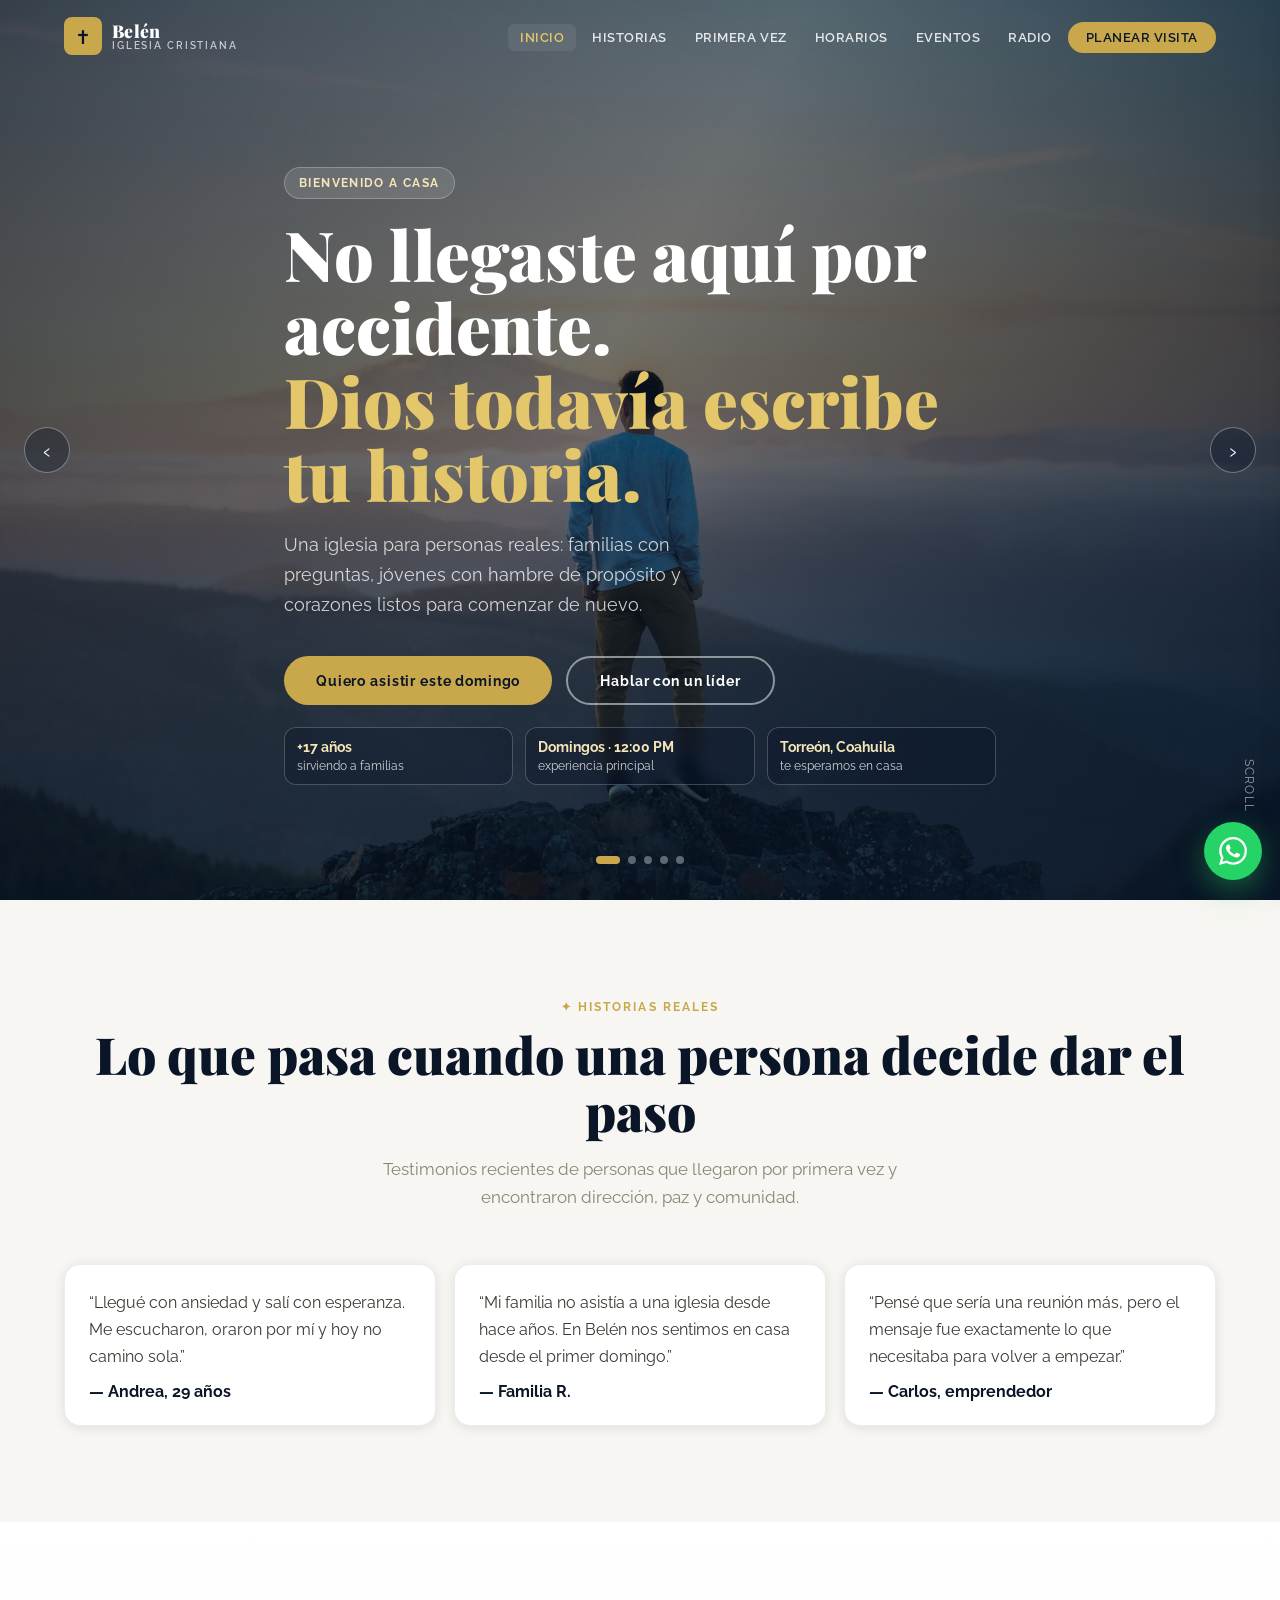
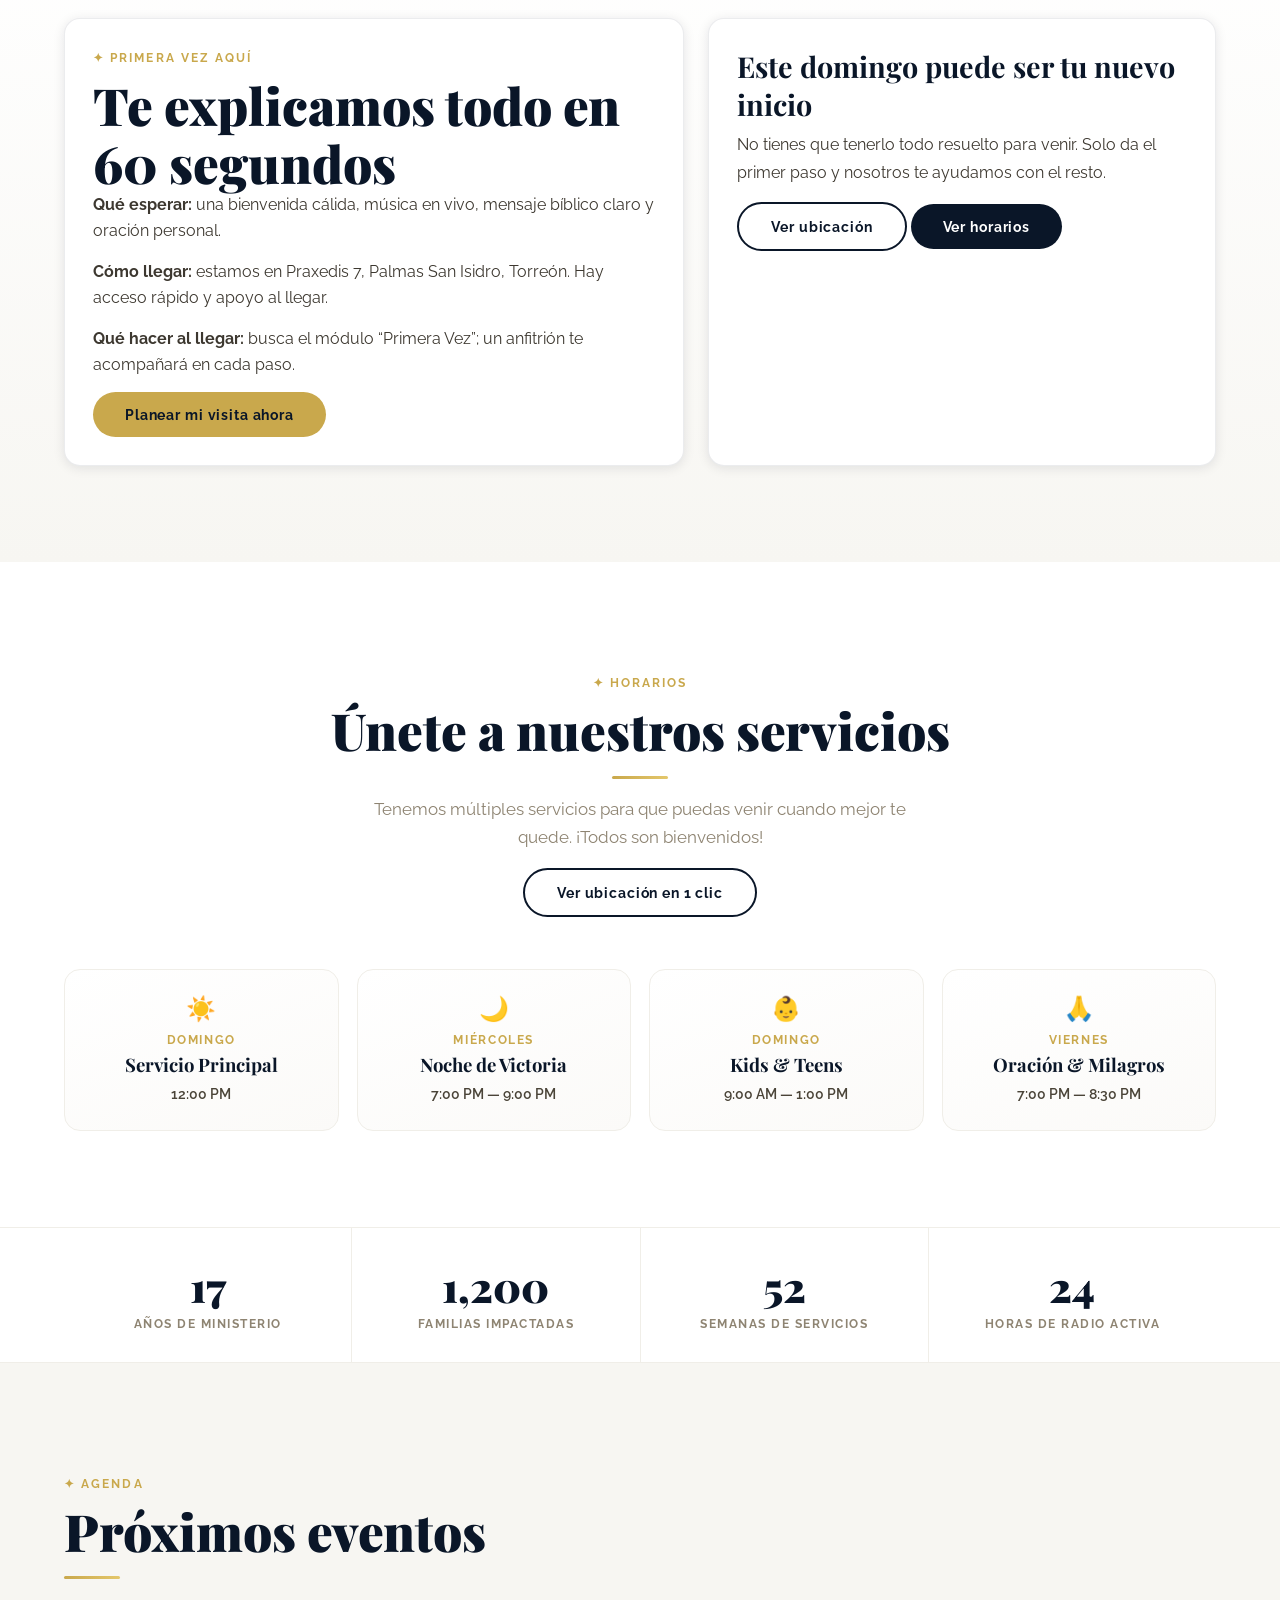
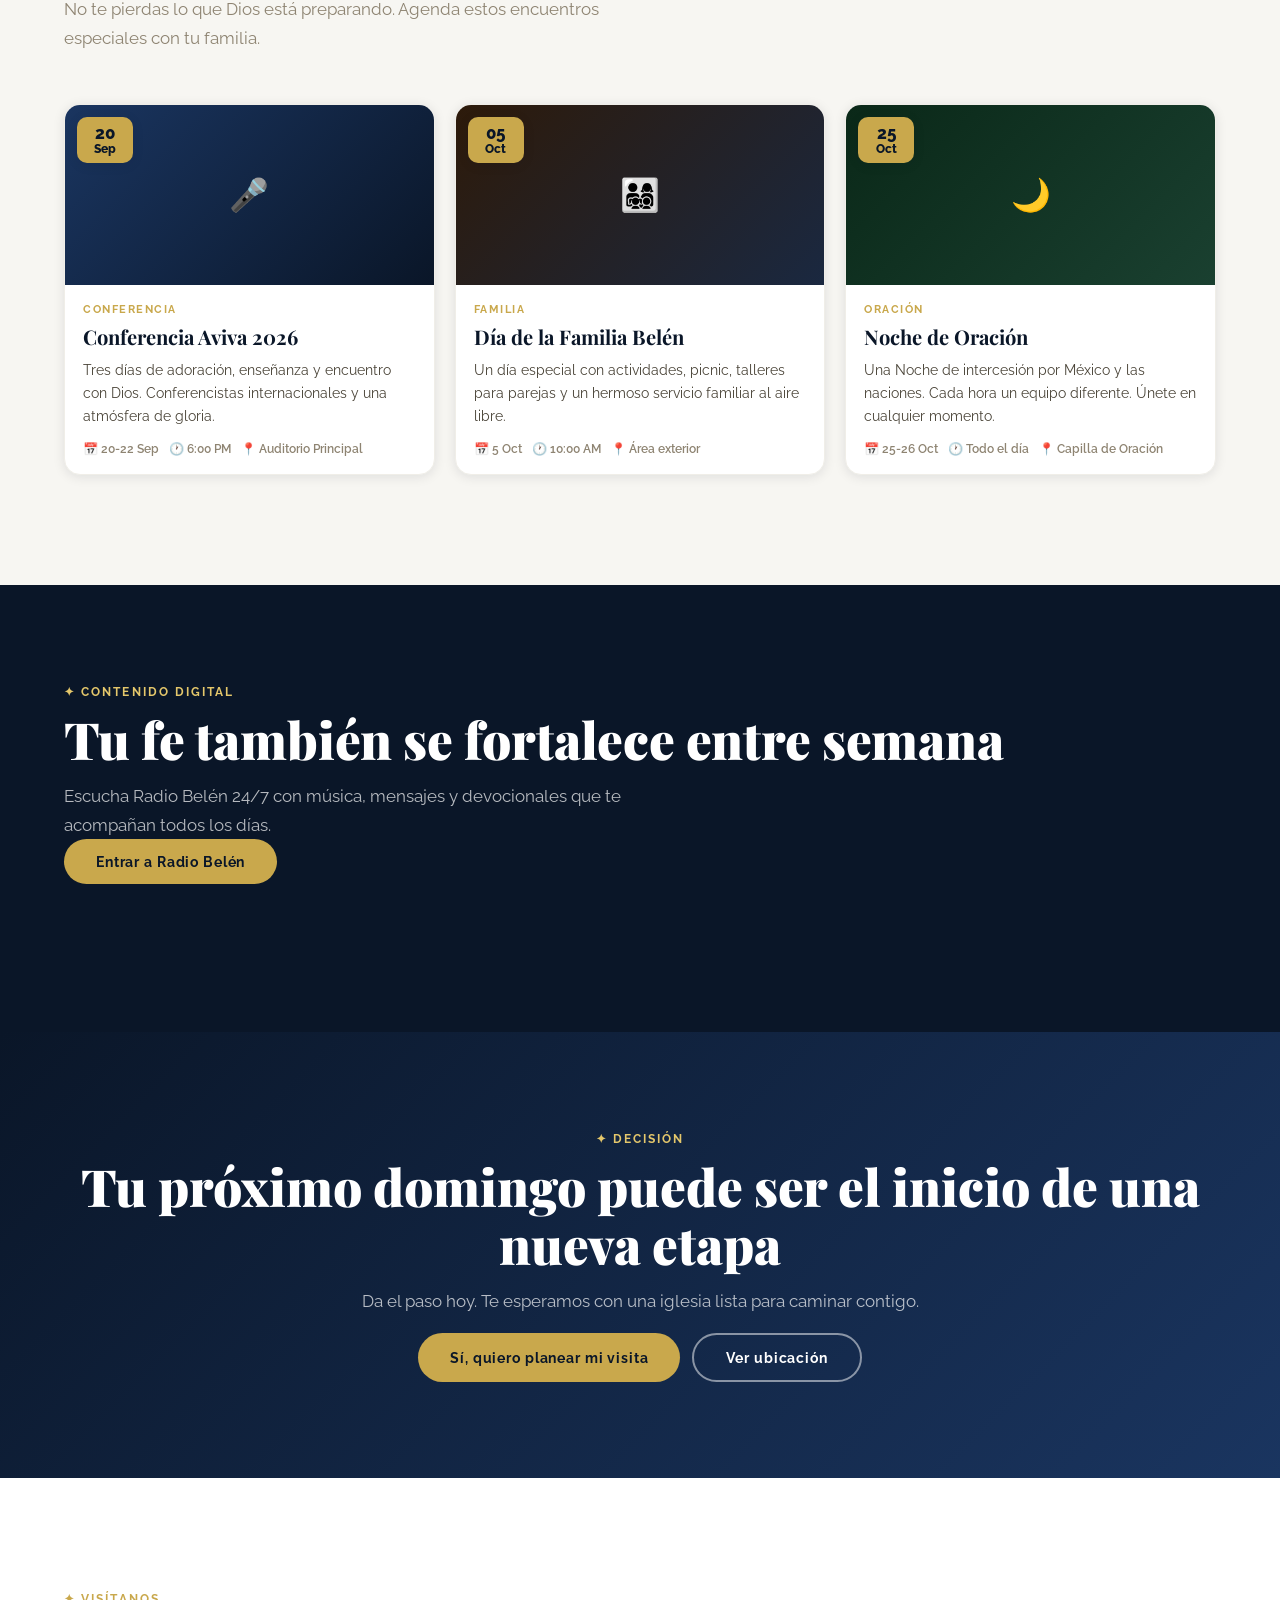
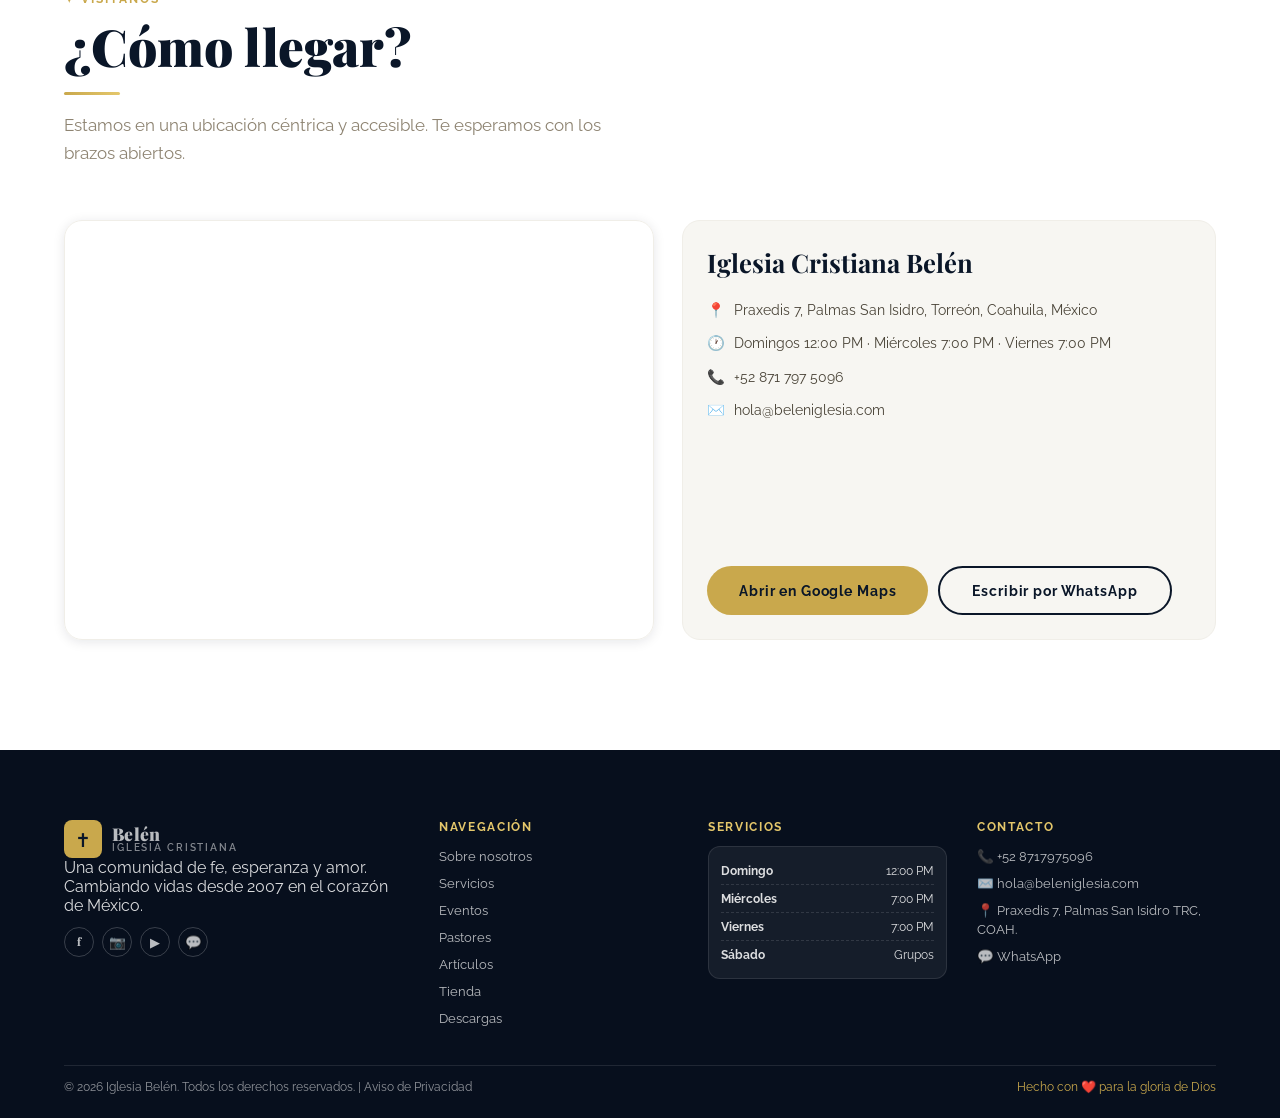
==== commit 045dead0: "Update index.html" ====
--- a/index.html
+++ b/index.html
@@ -20,6 +20,28 @@
   <meta property="og:description" content="Una comunidad de fe, esperanza y amor. Únete a nosotros." />
   <meta property="og:type" content="website" />
   <meta property="og:url" content="https://www.beleniglesia.com" />
+  <meta property="og:image" content="https://www.beleniglesia.com/img/iglesia2.webp" />
+  <meta property="og:locale" content="es_MX" />
+  <meta name="twitter:card" content="summary_large_image" />
+  <meta name="twitter:title" content="Iglesia Belén | Fe · Esperanza · Comunidad" />
+  <meta name="twitter:description" content="Una comunidad de fe, esperanza y amor. Únete a nosotros cada domingo." />
+  <meta name="twitter:image" content="https://www.beleniglesia.com/img/iglesia2.webp" />
+  <meta name="theme-color" content="#0A1628" />
+  <link rel="canonical" href="https://www.beleniglesia.com/" />
+
+  <script type="application/ld+json">
+  {
+    "@context": "https://schema.org",
+    "@type": "Church",
+    "name": "Iglesia Belén",
+    "url": "https://www.beleniglesia.com/",
+    "image": "https://www.beleniglesia.com/img/iglesia2.webp",
+    "address": {
+      "@type": "PostalAddress",
+      "addressCountry": "MX"
+    }
+  }
+  </script>
   <!-- Fuentes de Google (las únicas dependencias externas, CDN seguro) -->
   <link rel="preconnect" href="https://fonts.googleapis.com" />
   <link rel="preconnect" href="https://fonts.gstatic.com" crossorigin />
@@ -156,6 +178,38 @@
       background: var(--navy);
       color: var(--white);
     }
+    .funnel-hidden { display: none !important; }
+    .social-proof, .first-visit, .radio-digital, .final-cta { padding: 96px 0; }
+    .social-proof { background: var(--off-white); }
+    .testimonials-grid {
+      display: grid;
+      grid-template-columns: repeat(3, minmax(0,1fr));
+      gap: 18px;
+      margin-top: 28px;
+    }
+    .testimonial-card {
+      background: var(--white);
+      border: 1px solid rgba(10,22,40,.08);
+      border-radius: 16px;
+      padding: 24px;
+      box-shadow: var(--shadow-sm);
+    }
+    .testimonial-card p { line-height: 1.7; color: var(--text-mid); margin-bottom: 12px; }
+    .testimonial-card strong { color: var(--navy); }
+    .first-visit { background: linear-gradient(180deg, #fff, #f7f6f2); }
+    .first-grid { display:grid; grid-template-columns:1.1fr .9fr; gap:24px; }
+    .first-steps, .visit-card {
+      background: var(--white);
+      border-radius: 16px;
+      border: 1px solid rgba(10,22,40,.08);
+      padding: 28px;
+      box-shadow: var(--shadow-sm);
+    }
+    .first-steps li { margin-bottom: 14px; color: var(--text-mid); line-height: 1.65; }
+    .radio-digital { background: var(--navy); }
+    .radio-digital .section-title, .radio-digital p { color: var(--white); }
+    .final-cta { background: linear-gradient(135deg, var(--navy), var(--navy-light)); text-align: center; }
+    .final-cta .section-title, .final-cta p { color: var(--white); margin-left:auto; margin-right:auto; }
 
     /* Reveal on scroll */
     .reveal {
@@ -259,64 +313,53 @@
       color: #ffd700;
       font-weight: 600;
     }
-    .nav-radio:hover {
-      color: #fff;
-    }
-    .hamburger span {
-      display: block;
-      width: 24px; height: 2px;
-      background: var(--white);
-      border-radius: 2px;
+
+    #mobile-menu {
+      position: fixed;
+      top: var(--navbar-h);
+      left: 0;
+      right: 0;
+      background: rgba(10,22,40,.98);
+      backdrop-filter: blur(10px);
+      transform: translateY(-120%);
       transition: var(--transition);
-    }
-    .hamburger.open span:nth-child(1) { transform: rotate(45deg) translate(5px,5px); }
-    .hamburger.open span:nth-child(2) { opacity: 0; }
-    .hamburger.open span:nth-child(3) { transform: rotate(-45deg) translate(5px,-5px); }
-    /* Mobile Nav */
-    #mobile-menu {
-      display: none;
-      position: fixed;
-      top: var(--navbar-h); left: 0; right: 0;
-      background: rgba(10,22,40,.98);
-      backdrop-filter: blur(16px);
       z-index: 999;
-      padding: 16px 24px 24px;
+      padding: 20px 24px;
+      display: flex;
       flex-direction: column;
-      gap: 4px;
-      border-top: 1px solid rgba(201,168,76,.2);
-      animation: slideDown .3s ease;
-    }
-    #mobile-menu.open { display: flex; }
-    @keyframes slideDown { from { opacity:0; transform:translateY(-10px); } to { opacity:1; transform:translateY(0); } }
+      gap: 10px;
+    }
+    #mobile-menu.open { transform: translateY(0); }
     #mobile-menu a {
-      padding: 12px 16px;
-      color: rgba(255,255,255,.85);
+      color: rgba(255,255,255,.9);
+      padding: 10px 8px;
+      border-radius: 8px;
+      font-weight: 600;
       font-size: .95rem;
-      font-weight: 600;
-      border-radius: 8px;
-      transition: var(--transition);
-    }
-    #mobile-menu a:hover { background: rgba(201,168,76,.12); color: var(--gold-light); }
-
-    /* ============================================================
-       HERO & SLIDER
+    }
+    #mobile-menu a:hover { background: rgba(255,255,255,.08); color: var(--gold-light); }
+
+    /* ============================================================
+       HERO / SLIDER
        ============================================================ */
     #hero {
       position: relative;
       height: 100vh;
-      min-height: 640px;
+      min-height: 740px;
       overflow: hidden;
       background: var(--navy);
     }
     .slider-track {
       display: flex;
+      width: 500%;
       height: 100%;
-      transition: transform .9s cubic-bezier(.77,0,.175,1);
+      transition: transform .95s cubic-bezier(.4,0,.2,1);
     }
     .slide {
-      min-width: 100%;
+      position: relative;
+      width: 20%;
       height: 100%;
-      position: relative;
+      flex-shrink: 0;
       overflow: hidden;
     }
     .slide-bg {
@@ -324,14 +367,14 @@
       inset: 0;
       background-size: cover;
       background-position: center;
-      transform: scale(1.06);
+      transform: scale(1.08);
       transition: transform 8s ease;
     }
     .slide.active .slide-bg { transform: scale(1); }
     .slide-overlay {
       position: absolute;
       inset: 0;
-      background: linear-gradient(135deg, rgba(10,22,40,.82) 0%, rgba(10,22,40,.45) 60%, rgba(10,22,40,.65) 100%);
+      background: linear-gradient(120deg, rgba(10,22,40,.78) 0%, rgba(10,22,40,.58) 45%, rgba(10,22,40,.88) 100%);
     }
     .slide-content {
       position: relative;
@@ -340,30 +383,30 @@
       display: flex;
       flex-direction: column;
       justify-content: center;
-      padding: var(--navbar-h) 0 60px;
+      padding-top: 52px;
+      color: var(--white);
+      max-width: 760px;
     }
     .slide-tag {
       display: inline-block;
-      background: rgba(201,168,76,.2);
-      color: var(--gold-light);
-      border: 1px solid rgba(201,168,76,.4);
-      padding: 5px 14px;
+      align-self: flex-start;
+      background: rgba(255,255,255,.12);
+      border: 1px solid rgba(255,255,255,.24);
+      color: var(--gold-pale);
+      padding: 8px 14px;
       border-radius: 50px;
       font-size: .72rem;
+      letter-spacing: .12em;
       font-weight: 700;
-      letter-spacing: .16em;
+      margin-bottom: 18px;
       text-transform: uppercase;
-      margin-bottom: 20px;
-      width: fit-content;
     }
     .slide-title {
       font-family: var(--ff-display);
-      font-size: clamp(2.4rem, 6vw, 5rem);
+      font-size: clamp(2.4rem, 5.4vw, 4.6rem);
+      line-height: 1.06;
+      margin-bottom: 20px;
       font-weight: 900;
-      color: var(--white);
-      line-height: 1.06;
-      max-width: 700px;
-      margin-bottom: 20px;
     }
     .slide-title em { color: var(--gold-light); font-style: normal; }
     .slide-desc {
@@ -374,6 +417,21 @@
       margin-bottom: 36px;
     }
     .slide-actions { display: flex; gap: 14px; flex-wrap: wrap; }
+    .hero-proof{
+      margin-top:22px;
+      display:grid;
+      grid-template-columns:repeat(3,minmax(0,1fr));
+      gap:12px;
+    }
+    .hero-proof div{
+      border:1px solid rgba(255,255,255,.22);
+      background:rgba(10,22,40,.35);
+      backdrop-filter:blur(6px);
+      border-radius:12px;
+      padding:10px 12px;
+    }
+    .hero-proof strong{display:block;color:var(--gold-pale);font-size:.9rem}
+    .hero-proof span{font-size:.72rem;color:rgba(255,255,255,.8)}
     /* Slider dots */
     .slider-dots {
       position: absolute;
@@ -391,849 +449,965 @@
       cursor: pointer;
       transition: var(--transition);
     }
-    .dot.active { background: var(--gold); width: 28px; border-radius: 4px; }
-    /* Slider arrows */
+    .dot.active {
+      width: 24px; border-radius: 20px;
+      background: var(--gold);
+    }
     .slider-arrow {
       position: absolute;
       top: 50%; transform: translateY(-50%);
       z-index: 10;
-      width: 48px; height: 48px;
+      width: 46px; height: 46px;
       border-radius: 50%;
-      background: rgba(255,255,255,.12);
-      border: 1px solid rgba(255,255,255,.2);
-      color: white;
-      font-size: 1.2rem;
+      border: 1px solid rgba(255,255,255,.35);
+      color: var(--white);
+      font-size: 1.4rem;
       display: flex; align-items: center; justify-content: center;
+      background: rgba(10,22,40,.35);
       transition: var(--transition);
-      backdrop-filter: blur(8px);
     }
     .slider-arrow:hover { background: var(--gold); color: var(--navy); border-color: var(--gold); }
     .arrow-left  { left: 24px; }
     .arrow-right { right: 24px; }
-    /* Scroll indicator */
     .scroll-indicator {
       position: absolute;
-      bottom: 36px; right: 36px;
-      display: flex;
-      flex-direction: column;
-      align-items: center;
-      gap: 6px;
-      color: rgba(255,255,255,.5);
-      font-size: .65rem;
-      letter-spacing: .15em;
+      bottom: 20px;
+      right: 24px;
+      font-size: .72rem;
+      letter-spacing: .1em;
+      color: rgba(255,255,255,.56);
       text-transform: uppercase;
-      animation: bounce 2.5s infinite;
+      writing-mode: vertical-rl;
+      display: flex; align-items: center; gap: 8px;
     }
     .scroll-indicator::after {
-      content: '';
-      width: 1px; height: 40px;
-      background: linear-gradient(to bottom, rgba(255,255,255,.5), transparent);
-    }
-    @keyframes bounce { 0%,100%{transform:translateY(0)} 50%{transform:translateY(8px)} }
-    /* ============================================================
-       SOBRE LA IGLESIA
-       ============================================================ */
-    #about {
-      padding: 25px 0;
-      background: var(--white);
-    }
+      content:'';
+      width: 2px; height: 52px;
+      background: linear-gradient(to bottom, var(--gold), transparent);
+      margin-top: 8px;
+      animation: scrollPulse 2s ease infinite;
+    }
+    @keyframes scrollPulse {
+      0%,100% { opacity:.4; transform: scaleY(.85); }
+      50% { opacity:1; transform: scaleY(1); }
+    }
+
+    /* ============================================================
+       ABOUT
+       ============================================================ */
+    #about { padding: 110px 0; background: var(--off-white); }
     .about-grid {
       display: grid;
-      grid-template-columns: 1fr 1fr;
-      gap: 80px;
+      grid-template-columns: .95fr 1.05fr;
+      gap: 72px;
       align-items: center;
     }
     .about-visual {
       position: relative;
     }
     .about-img-main {
-      width: 100%;
-      height: 420px;
-      border-radius: var(--radius-lg);
+      border-radius: 24px;
       overflow: hidden;
+      box-shadow: var(--shadow-lg);
       position: relative;
-    }
-    .about-img-main img,
-    .about-img-main .img-placeholder {
-      width: 100%; height: 100%;
-      object-fit: cover;
-    }
-    .img-placeholder {
-      display: flex;
-      align-items: center;
-      justify-content: center;
-      background: linear-gradient(135deg, var(--navy) 0%, var(--navy-light) 100%);
-      font-size: 5rem;
-      color: rgba(201,168,76,.3);
+      isolation: isolate;
+    }
+    .about-img-main::after {
+      content:'';
+      position:absolute; inset:0;
+      background: linear-gradient(180deg, transparent 40%, rgba(10,22,40,.45) 100%);
+      z-index:1;
     }
     .about-badge {
       position: absolute;
-      bottom: -20px; right: -20px;
-      background: var(--gold);
+      bottom: -24px;
+      right: 24px;
+      background: var(--white);
+      border-radius: 16px;
+      box-shadow: var(--shadow-md);
+      padding: 16px 18px;
+      min-width: 120px;
+      text-align: center;
+      font-weight: 800;
       color: var(--navy);
-      padding: 20px 28px;
-      border-radius: var(--radius-md);
-      font-family: var(--ff-display);
+    }
+    .about-badge small { display:block; font-size:.68rem; letter-spacing:.1em; text-transform:uppercase; color:var(--gray-500); margin-bottom:4px; }
+    .about-cards {
+      margin-top: 26px;
+      display: grid;
+      grid-template-columns: repeat(2, minmax(0,1fr));
+      gap: 14px;
+    }
+    .about-card {
+      background: var(--white);
+      border-radius: 14px;
+      padding: 16px 15px;
+      border: 1px solid rgba(10,22,40,.06);
+      transition: var(--transition);
+      box-shadow: var(--shadow-sm);
+    }
+    .about-card:hover {
+      transform: translateY(-4px);
+      box-shadow: var(--shadow-md);
+    }
+    .about-card-icon {
+      width: 32px; height: 32px;
+      border-radius: 9px;
+      background: var(--gray-100);
+      display: flex; align-items:center; justify-content:center;
       font-size: 1rem;
-      font-weight: 900;
-      text-align: center;
-      box-shadow: var(--shadow-gold);
-      line-height: 1.2;
-    }
-    .about-badge small { display: block; font-size: .7rem; font-family: var(--ff-body); letter-spacing: .1em; text-transform: uppercase; }
-    .about-cards {
-      display: grid;
-      grid-template-columns: 1fr 1fr;
-      gap: 16px;
-      margin-top: 36px;
-    }
-    .about-card {
-      background: var(--off-white);
-      border-radius: var(--radius-md);
-      padding: 24px 20px;
-      border-left: 3px solid var(--gold);
-      transition: var(--transition);
-    }
-    .about-card:hover { transform: translateY(-4px); box-shadow: var(--shadow-sm); }
-    .about-card-icon { font-size: 1.6rem; margin-bottom: 10px; }
+      margin-bottom: 9px;
+    }
     .about-card h4 {
-      font-family: var(--ff-display);
-      font-size: 1.05rem;
-      font-weight: 700;
+      font-size: .9rem;
       color: var(--navy);
       margin-bottom: 6px;
-    }
-    .about-card p { font-size: .82rem; color: var(--gray-500); line-height: 1.6; }
-
-    /* ============================================================
-       PASTORES
-       ============================================================ */
-    #pastores {
-      padding: 25px 0;
-      background: var(--navy);
+      font-weight: 800;
+    }
+    .about-card p {
+      font-size: .82rem;
+      color: var(--gray-700);
+      line-height: 1.55;
+    }
+
+    /* ============================================================
+       STATS STRIP
+       ============================================================ */
+    #stats {
+      background: var(--white);
+      border-top: 1px solid var(--gray-100);
+      border-bottom: 1px solid var(--gray-100);
+    }
+    .stats-inner {
+      display: flex;
+      justify-content: space-between;
+      align-items: stretch;
+    }
+    .stat-item {
+      flex: 1;
+      text-align: center;
+      padding: 30px 16px;
+      border-right: 1px solid var(--gray-100);
+    }
+    .stat-item:last-child { border-right: none; }
+    .stat-num {
+      display:block;
+      font-family: var(--ff-display);
+      font-size: clamp(1.8rem, 3.6vw, 2.6rem);
+      color: var(--navy);
+      font-weight: 900;
+    }
+    .stat-label {
+      font-size: .78rem;
+      letter-spacing: .12em;
+      color: var(--gray-500);
+      text-transform: uppercase;
+      font-weight: 700;
+      margin-top: 6px;
+    }
+
+    /* ============================================================
+       SERVICIOS
+       ============================================================ */
+    #servicios { padding: 110px 0 96px; background: var(--white); }
+    .servicios-grid {
+      display: grid;
+      grid-template-columns: repeat(4, minmax(0,1fr));
+      gap: 18px;
+    }
+    .servicio-card {
+      background: linear-gradient(160deg, #fff 0%, #fbfaf8 100%);
+      border: 1px solid var(--gray-100);
+      border-radius: 16px;
+      padding: 24px 18px;
+      text-align: center;
+      transition: var(--transition);
       position: relative;
       overflow: hidden;
     }
-    #pastores::before {
-      content: '';
-      position: absolute;
-      top: -100px; right: -100px;
-      width: 500px; height: 500px;
-      border-radius: 50%;
-      background: radial-gradient(circle, rgba(201,168,76,.06) 0%, transparent 70%);
-      pointer-events: none;
-    }
-    .pastores-grid {
-      display: grid;
-      grid-template-columns: repeat(auto-fit, minmax(240px, 1fr));
-      gap: 28px;
-    }
-    .pastor-card {
-      background: rgba(255,255,255,.04);
-      border: 1px solid rgba(201,168,76,.15);
-      border-radius: var(--radius-lg);
-      overflow: hidden;
-      text-align: center;
+    .servicio-card::before {
+      content:'';
+      position:absolute;
+      top:0; left:0; right:0;
+      height: 3px;
+      background: linear-gradient(90deg, var(--gold), var(--gold-light));
+      transform: scaleX(0);
+      transform-origin: left;
       transition: var(--transition);
-      cursor: default;
-    }
-    .pastor-card:hover {
-      transform: translateY(-8px);
-      background: rgba(255,255,255,.07);
-      border-color: rgba(201,168,76,.4);
-      box-shadow: 0 20px 48px rgba(0,0,0,.4);
-    }
-    .pastor-photo {
-      height: 240px;
-      overflow: hidden;
-      background: linear-gradient(160deg, var(--navy-light), var(--navy-mid));
-      position: relative;
-    }
-    .pastor-photo img { width:100%; height:100%; object-fit:cover; }
-    .pastor-photo .ph {
-      width:100%; height:100%;
-      display:flex; align-items:center; justify-content:center;
-      font-size:5rem; color:rgba(201,168,76,.25);
-    }
-    .pastor-info { padding: 24px 20px; }
-    .pastor-name {
-      font-family: var(--ff-display);
-      font-size: 1.3rem;
-      font-weight: 700;
-      color: var(--white);
-      margin-bottom: 4px;
-    }
-    .pastor-role {
+    }
+    .servicio-card:hover {
+      transform: translateY(-6px);
+      box-shadow: var(--shadow-md);
+      border-color: rgba(201,168,76,.35);
+    }
+    .servicio-card:hover::before { transform: scaleX(1); }
+    .servicio-icon {
+      font-size: 1.5rem;
+      margin-bottom: 10px;
+    }
+    .servicio-day {
       font-size: .72rem;
       font-weight: 700;
       letter-spacing: .14em;
       text-transform: uppercase;
       color: var(--gold);
+      margin-bottom: 6px;
+    }
+    .servicio-name {
+      font-family: var(--ff-display);
+      font-size: 1.16rem;
+      color: var(--navy);
+      font-weight: 700;
+      line-height: 1.25;
+      margin-bottom: 8px;
+    }
+    .servicio-time {
+      font-size: .85rem;
+      color: var(--gray-700);
+      font-weight: 600;
+      line-height: 1.6;
+    }
+
+    /* ============================================================
+       PASTORES
+       ============================================================ */
+    #pastores {
+      padding: 110px 0;
+      background: linear-gradient(130deg, var(--navy) 0%, var(--navy-mid) 45%, #1D355F 100%);
+      color: var(--white);
+      position: relative;
+      overflow: hidden;
+    }
+    #pastores::before {
+      content:'';
+      position:absolute; inset:0;
+      background:
+        radial-gradient(circle at 20% 20%, rgba(201,168,76,.18), transparent 40%),
+        radial-gradient(circle at 80% 80%, rgba(201,168,76,.14), transparent 38%);
+      pointer-events:none;
+    }
+    .pastores-grid {
+      position: relative;
+      z-index: 1;
+      display: grid;
+      grid-template-columns: repeat(3, minmax(0,1fr));
+      gap: 22px;
+    }
+    .pastor-card {
+      background: rgba(255,255,255,.06);
+      border: 1px solid rgba(255,255,255,.12);
+      border-radius: 18px;
+      overflow: hidden;
+      transition: var(--transition);
+      backdrop-filter: blur(7px);
+    }
+    .pastor-card:hover {
+      transform: translateY(-8px);
+      box-shadow: 0 14px 34px rgba(0,0,0,.35);
+      border-color: rgba(228,199,107,.55);
+    }
+    .pastor-photo {
+      height: 260px;
+      overflow: hidden;
+      position: relative;
+    }
+    .pastor-photo img {
+      width: 100%; height: 100%;
+      object-fit: cover;
+      transition: transform .8s ease;
+    }
+    .pastor-card:hover .pastor-photo img { transform: scale(1.08); }
+    .pastor-info { padding: 18px 18px 20px; }
+    .pastor-name {
+      font-family: var(--ff-display);
+      font-size: 1.3rem;
+      margin-bottom: 3px;
+      color: var(--gold-light);
+      font-weight: 700;
+    }
+    .pastor-role {
+      font-size: .72rem;
+      letter-spacing: .16em;
+      text-transform: uppercase;
+      color: rgba(255,255,255,.68);
+      font-weight: 700;
       margin-bottom: 12px;
     }
-    .pastor-desc { font-size: .83rem; color: rgba(255,255,255,.6); line-height: 1.6; }
-    .pastor-social { display:flex; justify-content:center; gap:10px; margin-top:16px; }
+    .pastor-desc {
+      font-size: .88rem;
+      color: rgba(255,255,255,.82);
+      line-height: 1.62;
+      margin-bottom: 14px;
+    }
+    .pastor-social { display: flex; gap: 8px; }
     .pastor-social a {
-      width:32px; height:32px;
-      border-radius:50%;
-      background:rgba(255,255,255,.08);
+      width: 30px; height: 30px;
+      border-radius: 50%;
       display:flex; align-items:center; justify-content:center;
-      font-size:.8rem;
-      color:rgba(255,255,255,.6);
-      transition:var(--transition);
-    }
-    .pastor-social a:hover { background:var(--gold); color:var(--navy); }
-
-    /* ============================================================
-       SERVICIOS / HORARIOS
-       ============================================================ */
-    #servicios {
-      padding: 25px 0;
-      background: var(--off-white);
-    }
-    .servicios-grid {
+      border: 1px solid rgba(255,255,255,.26);
+      color: var(--white);
+      font-size: .75rem;
+      transition: var(--transition);
+    }
+    .pastor-social a:hover {
+      background: var(--gold);
+      color: var(--navy);
+      border-color: var(--gold);
+    }
+
+    /* ============================================================
+       EVENTOS
+       ============================================================ */
+    #eventos { padding: 110px 0; background: var(--off-white); }
+    .eventos-grid {
       display: grid;
-      grid-template-columns: repeat(auto-fit, minmax(200px, 1fr));
+      grid-template-columns: repeat(3, minmax(0,1fr));
       gap: 20px;
     }
-    .servicio-card {
+    .evento-card {
       background: var(--white);
-      border-radius: var(--radius-md);
-      padding: 32px 24px;
-      text-align: center;
+      border-radius: 16px;
+      overflow: hidden;
+      border: 1px solid var(--gray-100);
       box-shadow: var(--shadow-sm);
       transition: var(--transition);
-      border-top: 3px solid transparent;
-    }
-    .servicio-card:hover {
-      transform: translateY(-6px);
+      display:flex;
+      flex-direction:column;
+    }
+    .evento-card:hover {
+      transform: translateY(-7px);
       box-shadow: var(--shadow-md);
-      border-top-color: var(--gold);
-    }
-    .servicio-icon { font-size: 2.2rem; margin-bottom: 14px; }
-    .servicio-day {
-      font-size: .7rem;
-      font-weight: 800;
-      letter-spacing: .18em;
-      text-transform: uppercase;
-      color: var(--gold);
-      margin-bottom: 6px;
-    }
-    .servicio-name {
-      font-family: var(--ff-display);
-      font-size: 1.15rem;
-      font-weight: 700;
-      color: var(--navy);
-      margin-bottom: 8px;
-    }
-    .servicio-time { font-size: .85rem; color: var(--gray-500); font-weight: 600; }
-
-    /* ============================================================
-       EVENTOS
-       ============================================================ */
-    #eventos {
-      padding: 25px 0;
-      background: var(--white);
-    }
-    .eventos-grid {
-      display: grid;
-      grid-template-columns: repeat(auto-fill, minmax(300px, 1fr));
-      gap: 28px;
-    }
-    .evento-card {
-      border-radius: var(--radius-lg);
-      overflow: hidden;
-      box-shadow: var(--shadow-sm);
-      transition: var(--transition);
-      background: var(--white);
-      border: 1px solid var(--gray-100);
-      cursor: pointer;
-    }
-    .evento-card:hover {
-      transform: translateY(-8px);
-      box-shadow: var(--shadow-lg);
+      border-color: rgba(201,168,76,.35);
     }
     .evento-img {
-      height: 200px;
       position: relative;
-      overflow: hidden;
-    }
-    .evento-img .img-placeholder { height: 100%; }
+      height: 180px;
+      background: linear-gradient(130deg, #c8d2e6, #f2ede0);
+    }
+    .evento-img .img-placeholder {
+      width:100%; height:100%;
+      display:flex; align-items:center; justify-content:center;
+      font-size:2rem;
+      color:#fff;
+      font-weight:700;
+    }
     .evento-date-badge {
-      position: absolute;
-      top: 16px; left: 16px;
+      position:absolute;
+      top:12px; left:12px;
       background: var(--gold);
       color: var(--navy);
-      padding: 8px 12px;
-      border-radius: var(--radius-sm);
-      font-weight: 800;
-      font-size: .8rem;
-      line-height: 1.2;
-      text-align: center;
-      box-shadow: 0 4px 12px rgba(201,168,76,.4);
-    }
-    .evento-date-badge span { display:block; font-size:1.4rem; font-family:var(--ff-display); }
-    .evento-body { padding: 22px 22px 20px; }
+      border-radius: 10px;
+      min-width:56px;
+      text-align:center;
+      padding:8px 8px;
+      font-weight:800;
+      font-size:.75rem;
+      box-shadow: var(--shadow-sm);
+      line-height:1.05;
+    }
+    .evento-date-badge span { display:block; font-size:1.05rem; }
+    .evento-body { padding: 18px; flex:1; display:flex; flex-direction:column; }
     .evento-category {
       font-size: .68rem;
-      font-weight: 700;
       letter-spacing: .14em;
       text-transform: uppercase;
       color: var(--gold);
-      margin-bottom: 6px;
+      font-weight: 700;
+      margin-bottom: 8px;
     }
     .evento-title {
       font-family: var(--ff-display);
-      font-size: 1.15rem;
-      font-weight: 700;
+      font-size: 1.26rem;
       color: var(--navy);
-      margin-bottom: 8px;
-      line-height: 1.3;
-    }
-    .evento-desc { font-size: .83rem; color: var(--gray-500); line-height: 1.6; margin-bottom: 16px; }
-    .evento-meta { display:flex; align-items:center; gap:12px; font-size:.77rem; color:var(--gray-500); flex-wrap:wrap; }
-    .evento-meta span { display:flex; align-items:center; gap:4px; }
-
-    /* ============================================================
-       BLOG / ARTÍCULOS
-       ============================================================ */
-    #blog {
-      padding: 25px 0;
-      background: var(--off-white);
-    }
+      margin-bottom: 10px;
+      line-height: 1.25;
+    }
+    .evento-desc {
+      font-size: .88rem;
+      color: var(--gray-700);
+      line-height: 1.62;
+      margin-bottom: 14px;
+      flex:1;
+    }
+    .evento-meta {
+      display:flex;
+      flex-wrap:wrap;
+      gap:10px;
+      font-size:.76rem;
+      color:var(--gray-500);
+      font-weight:600;
+    }
+
+    /* ============================================================
+       BLOG
+       ============================================================ */
+    #blog { padding: 110px 0; background: var(--white); }
     .blog-grid {
-      display: grid;
-      grid-template-columns: repeat(auto-fill, minmax(300px, 1fr));
-      gap: 28px;
+      display:grid;
+      grid-template-columns: repeat(3,minmax(0,1fr));
+      gap: 20px;
     }
     .blog-card {
       background: var(--white);
-      border-radius: var(--radius-lg);
+      border-radius: 16px;
       overflow: hidden;
+      border:1px solid var(--gray-100);
       box-shadow: var(--shadow-sm);
       transition: var(--transition);
-      cursor: pointer;
+      cursor:pointer;
+      display:flex;
+      flex-direction:column;
     }
     .blog-card:hover { transform: translateY(-6px); box-shadow: var(--shadow-md); }
-    .blog-img {
-      height: 200px;
-      overflow: hidden;
-    }
-    .blog-image { width: 100%;  height: 200px;  object-fit: cover;  border-radius: 10px;}  
-    .blog-img .img-placeholder { height: 100%; }
-    .blog-body { padding: 24px; }
-    .blog-meta { display:flex; align-items:center; gap:10px; margin-bottom:10px; }
-    .blog-tag {
-      font-size:.67rem;
-      font-weight:700;
+    .blog-image {
+      width:100%; height: 190px;
+      object-fit: cover;
+    }
+    .blog-body { padding: 18px; flex:1; display:flex; flex-direction:column; }
+    .blog-meta {
+      font-size:.68rem;
       letter-spacing:.12em;
       text-transform:uppercase;
-      background:var(--gold-pale);
+      color:var(--gold);
+      font-weight:700;
+      margin-bottom:8px;
+    }
+    .blog-title {
+      font-family: var(--ff-display);
+      font-size:1.2rem;
       color:var(--navy);
-      padding:3px 10px;
-      border-radius:50px;
-    }
-    .blog-date { font-size:.75rem; color:var(--gray-500); }
-    .blog-title {
-      font-family:var(--ff-display);
-      font-size:1.15rem;
+      line-height:1.25;
+      margin-bottom:10px;
+    }
+    .blog-excerpt {
+      font-size:.88rem;
+      color:var(--gray-700);
+      line-height:1.65;
+      margin-bottom:14px;
+      flex:1;
+    }
+    .blog-read {
+      font-size:.78rem;
+      color:var(--navy);
       font-weight:700;
+      letter-spacing:.08em;
+      text-transform:uppercase;
+    }
+
+    /* ============================================================
+       SHOP
+       ============================================================ */
+    #tienda { padding: 110px 0; background: var(--off-white); }
+    .shop-grid {
+      display:grid;
+      grid-template-columns: repeat(3,minmax(0,1fr));
+      gap: 20px;
+    }
+    .product-card {
+      background: var(--white);
+      border-radius: 16px;
+      overflow: hidden;
+      border:1px solid var(--gray-100);
+      box-shadow: var(--shadow-sm);
+      transition: var(--transition);
+      display:flex; flex-direction:column;
+    }
+    .product-card:hover { transform: translateY(-6px); box-shadow: var(--shadow-md); }
+    .product-img {
+      width:100%; height: 210px;
+      object-fit: cover;
+    }
+    .product-body { padding: 18px; display:flex; flex-direction:column; flex:1; }
+    .product-name {
+      font-family: var(--ff-display);
+      color: var(--navy);
+      font-size:1.2rem;
+      margin-bottom: 8px;
+      line-height:1.25;
+    }
+    .product-desc {
+      font-size:.86rem;
+      color: var(--gray-700);
+      line-height:1.6;
+      margin-bottom: 14px;
+      flex:1;
+    }
+    .product-bottom {
+      display:flex;
+      justify-content:space-between;
+      align-items:center;
+      gap: 10px;
+    }
+    .product-price {
+      font-size:1.1rem;
+      font-weight:800;
+      color: var(--navy);
+    }
+    .qty-picker {
+      display:flex; align-items:center;
+      border:1px solid var(--gray-300);
+      border-radius: 40px;
+      overflow:hidden;
+    }
+    .qty-picker button {
+      width: 30px; height: 30px;
+      font-weight:700;
+      color: var(--navy);
+      background: var(--gray-100);
+    }
+    .qty-picker span {
+      width: 34px; text-align:center;
+      font-size:.85rem; font-weight:700;
+      color: var(--navy);
+      background:#fff;
+    }
+
+    /* ============================================================
+       CHECKOUT
+       ============================================================ */
+    #checkout { padding: 110px 0; background: var(--white); }
+    .checkout-grid {
+      display:grid;
+      grid-template-columns: 1.1fr .9fr;
+      gap: 28px;
+      align-items:start;
+    }
+    .form-group { margin-bottom: 14px; }
+    .form-group label {
+      display:block;
+      font-size:.78rem;
+      letter-spacing:.06em;
+      text-transform:uppercase;
+      color: var(--gray-500);
+      font-weight:700;
+      margin-bottom: 6px;
+    }
+    .form-group input, .form-group textarea, .form-group select {
+      width:100%;
+      border:1px solid var(--gray-300);
+      border-radius: 10px;
+      padding: 12px 13px;
+      font-family: var(--ff-body);
+      font-size: .92rem;
+      color: var(--text-dark);
+      outline:none;
+      transition: var(--transition);
+      background:#fff;
+    }
+    .form-group input:focus, .form-group textarea:focus, .form-group select:focus {
+      border-color: var(--gold);
+      box-shadow: 0 0 0 3px rgba(201,168,76,.15);
+    }
+    .order-summary {
+      background: var(--off-white);
+      border-radius: 16px;
+      padding: 20px;
+      border:1px solid var(--gray-100);
+      position: sticky;
+      top: calc(var(--navbar-h) + 16px);
+    }
+    .order-summary h3 {
+      font-family: var(--ff-display);
+      color: var(--navy);
+      margin-bottom: 14px;
+      font-size:1.3rem;
+    }
+    .order-item {
+      display:flex;
+      justify-content:space-between;
+      gap:10px;
+      font-size:.86rem;
+      color:var(--gray-700);
+      margin-bottom: 8px;
+    }
+    .order-total {
+      margin-top: 14px;
+      padding-top: 14px;
+      border-top:1px dashed var(--gray-300);
+      display:flex;
+      justify-content:space-between;
+      font-weight:800;
       color:var(--navy);
-      margin-bottom:8px;
-      line-height:1.3;
-    }
-    .blog-excerpt { font-size:.83rem; color:var(--gray-500); line-height:1.6; margin-bottom:16px; }
-    .blog-read {
-      font-size:.8rem;
-      font-weight:700;
-      color:var(--gold);
-      letter-spacing:.05em;
-      transition:var(--transition);
+    }
+
+    /* ============================================================
+       DONATIVOS
+       ============================================================ */
+    #donativos {
+      padding: 110px 0;
+      background: linear-gradient(130deg, var(--navy), var(--navy-mid));
+      color: var(--white);
+    }
+    .donativo-grid {
+      display:grid;
+      grid-template-columns: 1.05fr .95fr;
+      gap: 28px;
+      align-items:center;
+    }
+    .donativo-options {
+      display:grid;
+      gap: 12px;
+      margin-top: 20px;
+    }
+    .donativo-btn {
+      background: rgba(255,255,255,.08);
+      border:1px solid rgba(255,255,255,.16);
+      color:#fff;
+      border-radius: 12px;
+      padding: 14px 16px;
+      display:flex;
+      justify-content:space-between;
+      align-items:center;
+      gap:12px;
+      text-align:left;
+      transition: var(--transition);
+      font-size:.9rem;
+    }
+    .donativo-btn:hover {
+      background: rgba(255,255,255,.14);
+      border-color: rgba(228,199,107,.45);
+      transform: translateY(-2px);
+    }
+    .d-icon { font-size:1.2rem; flex-shrink:0; }
+    .d-text strong { display:block; font-size:.92rem; }
+    .d-text small { display:block; font-size:.74rem; color:rgba(255,255,255,.72); margin-top:3px; }
+    .donativo-card {
+      background: rgba(255,255,255,.1);
+      border:1px solid rgba(255,255,255,.14);
+      border-radius: 16px;
+      padding: 20px;
+    }
+    .donativo-card h4 {
+      font-family: var(--ff-display);
+      font-size:1.4rem;
+      margin-bottom: 10px;
+      color:var(--gold-light);
+    }
+    .bank-box {
+      margin-top: 12px;
+      background: rgba(0,0,0,.2);
+      border-radius: 10px;
+      padding: 12px;
+      font-family: ui-monospace, SFMono-Regular, Menlo, monospace;
+      font-size:.78rem;
+      line-height:1.6;
+      color: rgba(255,255,255,.86);
+    }
+
+    /* ============================================================
+       DESCARGAS
+       ============================================================ */
+    #descargas { padding: 110px 0; background: var(--off-white); }
+    .downloads-grid {
+      display:grid;
+      grid-template-columns: repeat(3,minmax(0,1fr));
+      gap: 20px;
+    }
+    .download-card {
+      background: var(--white);
+      border-radius: 16px;
+      padding: 20px;
+      border:1px solid var(--gray-100);
+      box-shadow: var(--shadow-sm);
+      transition: var(--transition);
+      display:flex; flex-direction:column;
+    }
+    .download-card:hover { transform: translateY(-5px); box-shadow: var(--shadow-md); }
+    .download-icon {
+      width: 42px; height: 42px;
+      border-radius: 12px;
+      background: var(--gray-100);
+      display:flex; align-items:center; justify-content:center;
+      font-size:1.25rem;
+      margin-bottom: 12px;
+    }
+    .download-title {
+      font-family: var(--ff-display);
+      color: var(--navy);
+      font-size:1.2rem;
+      margin-bottom: 8px;
+      line-height:1.2;
+    }
+    .download-desc {
+      font-size:.85rem;
+      color:var(--gray-700);
+      line-height:1.6;
+      margin-bottom: 16px;
+      flex:1;
+    }
+
+    /* ============================================================
+       UBICACIÓN
+       ============================================================ */
+    #ubicacion { padding: 110px 0; background: var(--white); }
+    .ubicacion-grid {
+      display:grid;
+      grid-template-columns: 1.05fr .95fr;
+      gap: 28px;
+      align-items:stretch;
+    }
+    .map-wrap {
+      border-radius: 18px;
+      overflow:hidden;
+      border:1px solid var(--gray-100);
+      box-shadow: var(--shadow-sm);
+      min-height: 420px;
+    }
+    .map-wrap iframe {
+      width:100%; height:100%;
+      border:0;
+    }
+    .ubicacion-card {
+      background: var(--off-white);
+      border-radius: 18px;
+      border:1px solid var(--gray-100);
+      padding: 24px;
+      display:flex;
+      flex-direction:column;
+    }
+    .ubicacion-list {
+      margin-top: 12px;
+      display:grid;
+      gap: 11px;
+    }
+    .ubicacion-list li {
+      display:flex;
+      gap:9px;
+      font-size:.9rem;
+      color:var(--gray-700);
+      line-height:1.55;
+    }
+    .ubicacion-actions {
+      margin-top:auto;
+      display:flex; flex-wrap:wrap; gap:10px;
+      padding-top: 18px;
+    }
+
+    /* ============================================================
+       FOOTER
+       ============================================================ */
+    footer {
+      background: #070F1D;
+      color: rgba(255,255,255,.85);
+      padding: 70px 0 24px;
+      position: relative;
+    }
+    .footer-grid {
+      display:grid;
+      grid-template-columns: 1.3fr .9fr .9fr .9fr;
+      gap: 30px;
+      margin-bottom: 38px;
+    }
+    .footer-logo {
       display:flex;
       align-items:center;
-      gap:5px;
-    }
-    .blog-card:hover .blog-read { gap:10px; }
-
-    /* Article Modal */
-    #article-modal {
-      display: none;
+      gap:10px;
+      margin-bottom: 12px;
+      color:#fff;
+      font-family: var(--ff-display);
+    }
+    .footer-logo .nav-logo-icon { width:34px; height:34px; font-size:1rem; }
+    .footer-col h4 {
+      font-size:.74rem;
+      letter-spacing:.14em;
+      text-transform:uppercase;
+      color:var(--gold-light);
+      margin-bottom: 12px;
+      font-weight:700;
+    }
+    .footer-col ul { display:grid; gap:8px; }
+    .footer-col a {
+      font-size:.84rem;
+      color:rgba(255,255,255,.72);
+      transition:var(--transition);
+    }
+    .footer-col a:hover { color: var(--gold-light); }
+    .footer-social { display:flex; gap:8px; margin-top: 12px; }
+    .social-btn {
+      width: 30px; height: 30px;
+      border-radius: 50%;
+      border:1px solid rgba(255,255,255,.2);
+      display:flex; align-items:center; justify-content:center;
+      font-size:.78rem;
+      color:#fff;
+      transition:var(--transition);
+    }
+    .social-btn:hover { background:var(--gold); color:var(--navy); border-color:var(--gold); }
+    .footer-schedule {
+      background: rgba(255,255,255,.06);
+      border:1px solid rgba(255,255,255,.1);
+      border-radius: 12px;
+      padding: 10px 12px;
+    }
+    .schedule-row {
+      display:flex; justify-content:space-between;
+      font-size:.78rem;
+      padding:6px 0;
+      border-bottom:1px dashed rgba(255,255,255,.12);
+    }
+    .schedule-row:last-child { border-bottom:none; }
+    .footer-bottom {
+      border-top:1px solid rgba(255,255,255,.1);
+      padding-top: 14px;
+      display:flex;
+      flex-wrap:wrap;
+      justify-content:space-between;
+      gap:10px;
+      font-size:.76rem;
+      color:rgba(255,255,255,.55);
+    }
+
+    /* ============================================================
+       WHATSAPP FAB
+       ============================================================ */
+    #whatsapp-fab {
+      position: fixed;
+      right: 18px;
+      bottom: 20px;
+      width: 58px; height:58px;
+      border-radius:50%;
+      z-index: 1100;
+      background: #25D366;
+      display:flex; align-items:center; justify-content:center;
+      box-shadow: 0 10px 30px rgba(37,211,102,.4);
+      transition: var(--transition);
+    }
+    #whatsapp-fab:hover { transform: translateY(-3px) scale(1.05); }
+    #whatsapp-fab svg { width:28px; height:28px; fill:#fff; }
+
+    /* ============================================================
+       CART DRAWER
+       ============================================================ */
+    #cart-drawer {
+      position: fixed;
+      right: -420px;
+      top: 0;
+      width: 390px;
+      max-width: 100%;
+      height: 100vh;
+      background: #fff;
+      z-index: 1400;
+      box-shadow: -12px 0 34px rgba(0,0,0,.22);
+      transition: var(--transition);
+      display:flex; flex-direction:column;
+    }
+    #cart-drawer.open { right: 0; }
+    .drawer-head {
+      height: var(--navbar-h);
+      border-bottom:1px solid var(--gray-100);
+      display:flex; align-items:center; justify-content:space-between;
+      padding: 0 16px;
+    }
+    .drawer-close {
+      width:36px; height:36px;
+      border-radius:50%;
+      background:var(--gray-100);
+      font-size:1.05rem;
+      color:var(--navy);
+    }
+    .drawer-body {
+      flex:1;
+      overflow:auto;
+      padding: 14px 16px 18px;
+    }
+    .cart-item {
+      display:grid;
+      grid-template-columns: 60px 1fr auto;
+      gap:10px;
+      align-items:center;
+      padding: 10px 0;
+      border-bottom:1px solid var(--gray-100);
+    }
+    .cart-item img {
+      width:60px; height:60px;
+      object-fit:cover; border-radius:8px;
+    }
+    .cart-item h5 {
+      font-size:.88rem; color:var(--navy);
+      margin-bottom:4px;
+    }
+    .cart-item small { color:var(--gray-500); font-size:.75rem; }
+    .cart-item button {
+      color:#c44343; font-size:.78rem; font-weight:700;
+    }
+    .drawer-foot {
+      border-top:1px solid var(--gray-100);
+      padding: 14px 16px;
+      display:grid; gap:10px;
+      background:#fff;
+    }
+    .cart-total {
+      display:flex; justify-content:space-between;
+      font-weight:800; color:var(--navy);
+    }
+
+    /* ============================================================
+       OVERLAY + MODALS
+       ============================================================ */
+    #overlay {
+      position: fixed;
+      inset:0;
+      background: rgba(10,22,40,.55);
+      opacity:0; visibility:hidden;
+      transition: var(--transition);
+      z-index:1300;
+    }
+    #overlay.show { opacity:1; visibility:visible; }
+
+    .modal {
       position: fixed;
       inset: 0;
-      z-index: 2000;
-      align-items: flex-start;
-      justify-content: center;
-      padding: 40px 16px;
-      overflow-y: auto;
-    }
-    #article-modal.open { display: flex; }
-    .modal-backdrop {
-      position: fixed;
-      inset: 0;
-      background: rgba(10,22,40,.8);
-      backdrop-filter: blur(6px);
-    }
-    .modal-box {
-      position: relative;
-      background: var(--white);
-      border-radius: var(--radius-xl);
-      max-width: 720px;
-      width: 100%;
-      overflow: hidden;
-      z-index: 1;
-      animation: modalIn .4s cubic-bezier(.4,0,.2,1);
-    }
-    @keyframes modalIn { from{opacity:0;transform:scale(.93) translateY(20px)} to{opacity:1;transform:scale(1) translateY(0)} }
-    .modal-header-img { height: 280px; overflow:hidden; position:relative; }
-    .modal-header-img .img-placeholder { height:100%; }
+      display: grid;
+      place-items: center;
+      padding: 24px;
+      z-index: 1500;
+      opacity: 0;
+      visibility: hidden;
+      transition: var(--transition);
+    }
+    .modal.show { opacity:1; visibility:visible; }
+    .modal-card {
+      width: min(760px, 100%);
+      max-height: 86vh;
+      overflow: auto;
+      background: #fff;
+      border-radius: 20px;
+      box-shadow: 0 24px 70px rgba(0,0,0,.35);
+      position:relative;
+    }
     .modal-close {
-      position: absolute;
-      top: 16px; right: 16px;
-      width: 36px; height: 36px;
+      position:absolute;
+      top: 12px; right: 12px;
+      width: 34px; height: 34px;
       border-radius: 50%;
-      background: rgba(0,0,0,.4);
-      color: white;
+      background: rgba(10,22,40,.08);
+      color: var(--navy);
       font-size: 1rem;
-      display: flex; align-items:center; justify-content:center;
-      z-index: 2;
-      transition: var(--transition);
-    }
-    .modal-close:hover { background: rgba(0,0,0,.7); }
-    .modal-body { padding: 32px 40px 40px; }
-    .modal-body h2 { font-family:var(--ff-display); font-size:1.8rem; font-weight:900; color:var(--navy); margin-bottom:8px; line-height:1.2; }
-    .modal-body .modal-meta { font-size:.78rem; color:var(--gray-500); margin-bottom:20px; display:flex; gap:10px; flex-wrap:wrap; }
-    .modal-body p { font-size:.95rem; color:var(--text-mid); line-height:1.8; margin-bottom:14px; }
-    .modal-body blockquote {
-      border-left:3px solid var(--gold);
-      padding:12px 20px;
-      background:var(--gold-pale);
-      border-radius:0 var(--radius-sm) var(--radius-sm) 0;
-      font-family:var(--ff-display);
-      font-style:italic;
-      color:var(--navy);
-      margin:20px 0;
-    }
-
-    /* ============================================================
-       TIENDA / ECOMMERCE
-       ============================================================ */
-    #tienda {
-      padding: 25px 0;
-      background: var(--white);
-    }
-    .shop-grid {
-      display: grid;
-      grid-template-columns: repeat(auto-fill, minmax(240px, 1fr));
-      gap: 24px;
-    }
-    .product-card {
-      border-radius: var(--radius-lg);
-      overflow: hidden;
-      box-shadow: var(--shadow-sm);
-      transition: var(--transition);
-      background: var(--white);
-      border: 1px solid var(--gray-100);
-    }
-    .product-card:hover {
-      transform: translateY(-6px);
-      box-shadow: var(--shadow-md);
-    }
-    .product-img {
-      height: 220px;
-      overflow: hidden;
-      position: relative;
-    }
-    .product-img .img-placeholder { height:100%; }
-    .product-badge {
-      position:absolute; top:12px; left:12px;
-      background:var(--gold); color:var(--navy);
-      font-size:.62rem; font-weight:800; letter-spacing:.1em;
-      text-transform:uppercase; padding:3px 9px; border-radius:50px;
-    }
-    .product-body { padding: 18px; }
-    .product-category { font-size:.67rem; font-weight:700; letter-spacing:.12em; text-transform:uppercase; color:var(--gold); margin-bottom:4px; }
-    .product-name { font-family:var(--ff-display); font-size:1rem; font-weight:700; color:var(--navy); margin-bottom:6px; }
-    .product-desc { font-size:.78rem; color:var(--gray-500); line-height:1.5; margin-bottom:12px; }
-    .product-footer { display:flex; align-items:center; justify-content:space-between; }
-    .product-price { font-size:1.2rem; font-weight:800; color:var(--navy); font-family:var(--ff-display); }
-    .product-price small { font-size:.7rem; color:var(--gray-500); font-family:var(--ff-body); font-weight:400; }
-    .btn-add-cart {
-      background: var(--navy);
-      color: var(--white);
-      padding: 8px 16px;
-      border-radius: 50px;
-      font-size: .75rem;
-      font-weight: 700;
-      transition: var(--transition);
-      display: flex; align-items:center; gap:5px;
-    }
-    .btn-add-cart:hover { background: var(--gold); color: var(--navy); }
-    /* Cart button */
-    #cart-btn {
-      position: fixed;
-      bottom: 100px; right: 24px;
-      background: var(--navy);
-      color: var(--white);
-      width: 52px; height: 52px;
-      border-radius: 50%;
-      display: flex; align-items:center; justify-content:center;
-      font-size: 1.2rem;
-      box-shadow: var(--shadow-md);
-      z-index: 900;
-      transition: var(--transition);
-    }
-    #cart-btn:hover { background: var(--navy-light); transform: scale(1.08); }
-    .cart-badge {
-      position:absolute; top:-4px; right:-4px;
-      background:var(--gold); color:var(--navy);
-      width:20px; height:20px;
-      border-radius:50%;
-      font-size:.65rem; font-weight:800;
-      display:flex; align-items:center; justify-content:center;
-    }
-    /* Cart Drawer */
-    #cart-drawer {
-      position: fixed;
-      top: 0; right: -420px;
-      width: 420px; max-width: 100vw;
-      height: 100vh;
-      background: var(--white);
-      z-index: 1500;
-      box-shadow: -8px 0 40px rgba(0,0,0,.2);
-      transition: right .4s cubic-bezier(.4,0,.2,1);
-      display: flex;
-      flex-direction: column;
-    }
-    #cart-drawer.open { right: 0; }
-    .drawer-overlay {
-      position:fixed; inset:0;
-      background:rgba(10,22,40,.5);
-      z-index:1499;
-      display:none;
-    }
-    .drawer-overlay.open { display:block; }
-    .drawer-header {
-      padding: 20px 24px;
-      border-bottom: 1px solid var(--gray-100);
-      display:flex; align-items:center; justify-content:space-between;
-    }
-    .drawer-header h3 { font-family:var(--ff-display); font-size:1.3rem; font-weight:700; color:var(--navy); }
-    .drawer-close { width:32px; height:32px; border-radius:50%; background:var(--gray-100); display:flex; align-items:center; justify-content:center; font-size:.85rem; color:var(--gray-700); transition:var(--transition); }
-    .drawer-close:hover { background:var(--navy); color:white; }
-    .drawer-items { flex:1; overflow-y:auto; padding:16px 24px; }
-    .cart-item {
-      display:flex; gap:14px;
-      padding:14px 0;
-      border-bottom:1px solid var(--gray-100);
-      align-items:center;
-    }
-    .cart-item-img {
-      width:60px; height:60px;
-      border-radius:var(--radius-sm);
-      overflow:hidden; flex-shrink:0;
-    }
-    .cart-item-img .img-placeholder { height:100%; font-size:1.5rem; }
-    .cart-item-info { flex:1; }
-    .cart-item-name { font-weight:700; font-size:.88rem; color:var(--navy); }
-    .cart-item-price { font-size:.8rem; color:var(--gray-500); margin-top:2px; }
-    .cart-item-qty {
-      display:flex; align-items:center; gap:8px; margin-top:8px;
-    }
-    .qty-btn {
-      width:24px; height:24px;
-      border-radius:50%;
-      background:var(--gray-100);
-      font-size:.9rem; font-weight:700;
-      color:var(--navy);
-      display:flex; align-items:center; justify-content:center;
-      transition:var(--transition);
-    }
-    .qty-btn:hover { background:var(--gold); }
-    .qty-num { font-size:.88rem; font-weight:700; min-width:20px; text-align:center; }
-    .cart-item-remove { color:var(--gray-500); font-size:.85rem; transition:var(--transition); margin-left:auto; }
-    .cart-item-remove:hover { color:#e53e3e; }
-    .drawer-footer { padding:20px 24px; border-top:1px solid var(--gray-100); }
-    .cart-total { display:flex; justify-content:space-between; align-items:center; margin-bottom:16px; }
-    .cart-total span { font-size:.85rem; color:var(--gray-500); font-weight:600; }
-    .cart-total strong { font-family:var(--ff-display); font-size:1.5rem; color:var(--navy); font-weight:900; }
-    .cart-empty { text-align:center; padding:40px 20px; color:var(--gray-500); }
-    .cart-empty p { margin-top:12px; font-size:.9rem; }
-    /* Checkout form section */
-    #checkout { padding: 100px 0; background: var(--off-white); display:none; }
-    #checkout.visible { display:block; }
-
-    /* ============================================================
-       DONATIVOS
-       ============================================================ */
-    #donativos {
-      padding: 25px 0;
-      background: linear-gradient(135deg, var(--navy) 0%, var(--navy-light) 100%);
-      position: relative;
-      overflow: hidden;
-    }
-    #donativos::before {
-      content: '✝';
-      position: absolute;
-      right: -40px; top: 50%;
-      transform: translateY(-50%);
-      font-size: 28rem;
-      color: rgba(255,255,255,.02);
-      line-height: 1;
-      pointer-events: none;
-    }
-    .donativo-grid {
-      display: grid;
-      grid-template-columns: 1fr 1fr;
-      gap: 60px;
-      align-items: center;
-    }
-    .donativo-options { display:flex; flex-direction:column; gap:14px; margin-top:32px; }
-    .donativo-btn {
-      display:flex; align-items:center; gap:14px;
-      padding: 18px 24px;
-      border-radius: var(--radius-md);
-      transition: var(--transition);
-      cursor: pointer;
-      border: 1px solid rgba(255,255,255,.12);
-      background: rgba(255,255,255,.04);
-      color: var(--white);
-      font-family: var(--ff-body);
-    }
-    .donativo-btn:hover { background:rgba(201,168,76,.15); border-color:rgba(201,168,76,.4); transform:translateX(6px); }
-    .donativo-btn .d-icon { font-size:1.5rem; flex-shrink:0; }
-    .donativo-btn .d-text { text-align:left; }
-    .donativo-btn .d-text strong { display:block; font-size:.9rem; font-weight:700; }
-    .donativo-btn .d-text small { font-size:.75rem; opacity:.65; }
-    .bank-card {
-      background: rgba(255,255,255,.06);
-      border: 1px solid rgba(201,168,76,.2);
-      border-radius: var(--radius-lg);
-      padding: 32px;
-    }
-    .bank-card h4 { font-family:var(--ff-display); color:var(--white); font-size:1.3rem; margin-bottom:20px; }
-    .bank-row { display:flex; justify-content:space-between; padding:10px 0; border-bottom:1px solid rgba(255,255,255,.06); }
-    .bank-row:last-child { border:none; }
-    .bank-row label { font-size:.78rem; color:rgba(255,255,255,.5); text-transform:uppercase; letter-spacing:.1em; }
-    .bank-row span { font-size:.88rem; color:var(--white); font-weight:600; }
-    .donativo-thanks { text-align:center; margin-top:28px; color:rgba(255,255,255,.55); font-size:.88rem; line-height:1.7; }
-    .donativo-thanks strong { color:var(--gold-light); }
-
-    /* ============================================================
-       DESCARGAS
-       ============================================================ */
-    #descargas {
-      padding: 25px 0;
-      background: var(--white);
-    }
-    .downloads-grid {
-      display: grid;
-      grid-template-columns: repeat(auto-fill, minmax(280px, 1fr));
-      gap: 20px;
-    }
-    .download-item {
-      display:flex; align-items:center; gap:16px;
-      padding: 20px 22px;
-      background: var(--off-white);
-      border-radius: var(--radius-md);
-      border: 1px solid var(--gray-100);
-      transition: var(--transition);
-      cursor: pointer;
-    }
-    .download-item:hover { border-color:var(--gold); background:var(--white); box-shadow:var(--shadow-sm); transform:translateY(-3px); }
-    .download-icon {
-      width:48px; height:48px;
-      border-radius: var(--radius-sm);
-      display:flex; align-items:center; justify-content:center;
-      font-size:1.3rem;
-      flex-shrink:0;
-    }
-    .download-icon.pdf { background:#FFEEEE; color:#E53E3E; }
-    .download-icon.doc { background:#EEF0FF; color:#3B5BDB; }
-    .download-icon.xls { background:#EEFFEE; color:#2F9E44; }
-    .download-icon.img { background:#FFF9EE; color:#E67700; }
-    .download-info { flex:1; }
-    .download-info h4 { font-weight:700; font-size:.9rem; color:var(--navy); margin-bottom:2px; }
-    .download-info small { font-size:.72rem; color:var(--gray-500); }
-    .download-btn {
-      background:var(--navy); color:white;
-      width:34px; height:34px;
-      border-radius:50%;
-      display:flex; align-items:center; justify-content:center;
-      font-size:.8rem;
-      transition:var(--transition);
-      flex-shrink:0;
-    }
-    .download-item:hover .download-btn { background:var(--gold); color:var(--navy); }
-
-    /* ============================================================
-       UBICACIÓN
-       ============================================================ */
-    #ubicacion {
-      padding: 25px 0;
-      background: var(--off-white);
-    }
-    .ubicacion-grid {
-      display: grid;
-      grid-template-columns: 1fr 1.6fr;
-      gap: 48px;
-      align-items: start;
-    }
-    .ubicacion-info { padding-top: 8px; }
-    .ubicacion-detail {
-      display:flex; gap:14px;
-      padding: 16px 0;
-      border-bottom: 1px solid var(--gray-100);
-    }
-    .ubicacion-detail:last-child { border:none; }
-    .ubicacion-detail .u-icon {
-      width:40px; height:40px;
-      background:var(--gold-pale);
-      border-radius:50%;
-      display:flex; align-items:center; justify-content:center;
-      font-size:1rem;
-      flex-shrink:0;
-    }
-    .ubicacion-detail .u-text strong { display:block; font-size:.8rem; font-weight:700; text-transform:uppercase; letter-spacing:.1em; color:var(--navy); }
-    .ubicacion-detail .u-text span { font-size:.88rem; color:var(--gray-500); line-height:1.5; }
-    .map-wrapper {
-      border-radius: var(--radius-lg);
-      overflow: hidden;
-      box-shadow: var(--shadow-md);
-      height: 380px;
-    }
-    .map-wrapper iframe { width:100%; height:100%; border:none; }
-
-    /* ============================================================
-       CONTACTO / WHATSAPP FLOTANTE
-       ============================================================ */
-    #whatsapp-fab {
-      position: fixed;
-      bottom: 28px; right: 24px;
-      width: 58px; height: 58px;
-      background: #25D366;
-      border-radius: 50%;
-      display: flex; align-items:center; justify-content:center;
-      box-shadow: 0 6px 24px rgba(37,211,102,.45);
-      z-index: 901;
-      transition: var(--transition);
-      animation: waPulse 2.5s infinite;
-    }
-    #whatsapp-fab:hover { transform: scale(1.1); box-shadow: 0 8px 32px rgba(37,211,102,.6); animation:none; }
-    #whatsapp-fab svg { width:28px; height:28px; fill:white; }
-    @keyframes waPulse {
-      0%,100%{box-shadow:0 6px 24px rgba(37,211,102,.45)}
-      50%{box-shadow:0 6px 36px rgba(37,211,102,.7), 0 0 0 8px rgba(37,211,102,.12)}
-    }
-    /* Back to top */
-    #back-top {
-      position: fixed;
-      bottom: 100px; right: 24px;
-      width: 40px; height: 40px;
-      background: var(--gold);
+      z-index:2;
+    }
+    .modal-header-img {
+      width:100%; height: 280px;
+      object-fit: cover;
+      border-radius: 20px 20px 0 0;
+    }
+    .modal-body { padding: 28px 30px 30px; }
+    .modal-body h2 {
+      font-family: var(--ff-display);
       color: var(--navy);
-      border-radius: 50%;
-      display: flex; align-items:center; justify-content:center;
-      font-size: .85rem;
-      z-index: 899;
-      opacity: 0;
-      pointer-events: none;
-      transition: var(--transition);
-      box-shadow: var(--shadow-sm);
-    }
-    #back-top.visible { opacity:1; pointer-events:all; }
-    #back-top:hover { transform: translateY(-3px); }
-
-    /* ============================================================
-       FOOTER
-       ============================================================ */
-    #footer {
-      background: var(--navy);
-      color: rgba(255,255,255,.7);
-      padding: 25px 0 0;
-    }
-    .footer-grid {
-      display: grid;
-      grid-template-columns: 1.5fr 1fr 1fr 1fr;
-      gap: 40px;
-      padding-bottom: 52px;
-      border-bottom: 1px solid rgba(255,255,255,.08);
-    }
-    .footer-brand .nav-logo { margin-bottom: 16px; }
-    .footer-brand p { font-size:.85rem; line-height:1.7; max-width:240px; }
-    .footer-social { display:flex; gap:10px; margin-top:20px; }
-    .social-btn {
-      width:38px; height:38px;
-      border-radius:50%;
-      background:rgba(255,255,255,.07);
-      border:1px solid rgba(255,255,255,.12);
-      display:flex; align-items:center; justify-content:center;
-      font-size:.85rem;
-      transition:var(--transition);
-    }
-    .social-btn:hover { background:var(--gold); color:var(--navy); border-color:var(--gold); }
-    .footer-col h4 {
-      font-family:var(--ff-display);
-      font-size:1.05rem;
-      font-weight:700;
-      color:var(--white);
-      margin-bottom:18px;
-    }
-    .footer-col ul { display:flex; flex-direction:column; gap:8px; }
-    .footer-col ul a {
-      font-size:.83rem;
-      transition:var(--transition);
-      display:flex; align-items:center; gap:6px;
-    }
-    .footer-col ul a::before { content:'›'; color:var(--gold); }
-    .footer-col ul a:hover { color:var(--gold-light); padding-left:4px; }
-    .footer-schedule { display:flex; flex-direction:column; gap:8px; }
-    .schedule-row { display:flex; justify-content:space-between; font-size:.82rem; padding:4px 0; border-bottom:1px solid rgba(255,255,255,.05); }
-    .schedule-row strong { color:var(--white); font-weight:600; }
-    .footer-bottom {
-      padding: 20px 0;
-      display:flex; justify-content:space-between; align-items:center; flex-wrap:wrap; gap:8px;
-    }
-    .footer-bottom p { font-size:.75rem; }
-    .footer-bottom a { color:var(--gold); }
-
-    /* ============================================================
-       CHECKOUT SECTION
-       ============================================================ */
-    .checkout-grid {
-      display: grid;
-      grid-template-columns: 1fr 1fr;
-      gap: 48px;
-      align-items: start;
-    }
-    .form-group { margin-bottom: 18px; }
-    .form-group label { display:block; font-size:.8rem; font-weight:700; color:var(--navy); margin-bottom:6px; letter-spacing:.04em; text-transform:uppercase; }
-    .form-group input, .form-group textarea, .form-group select {
-      width:100%; padding:12px 16px;
-      border:1.5px solid var(--gray-300);
-      border-radius:var(--radius-sm);
-      font-family:var(--ff-body);
-      font-size:.9rem;
-      color:var(--text-dark);
-      background:var(--white);
-      transition:var(--transition);
-      outline:none;
-    }
-    .form-group input:focus, .form-group textarea:focus, .form-group select:focus {
-      border-color:var(--gold);
-      box-shadow:0 0 0 3px rgba(201,168,76,.15);
-    }
-    .order-summary {
-      background:var(--white);
-      border-radius:var(--radius-lg);
-      padding:28px;
-      box-shadow:var(--shadow-sm);
-      border:1px solid var(--gray-100);
-    }
-    .order-summary h3 { font-family:var(--ff-display); font-size:1.2rem; font-weight:700; color:var(--navy); margin-bottom:20px; }
-    .order-item { display:flex; justify-content:space-between; padding:8px 0; border-bottom:1px solid var(--gray-100); font-size:.85rem; }
-    .order-total { display:flex; justify-content:space-between; padding-top:14px; font-family:var(--ff-display); font-size:1.3rem; font-weight:900; color:var(--navy); }
-
-    /* Notification toast */
+      margin-bottom: 10px;
+      line-height:1.2;
+      font-size: 2rem;
+    }
+    .modal-body p {
+      color: var(--gray-700);
+      line-height:1.85;
+      margin-bottom: 14px;
+      font-size: .97rem;
+    }
+
+    /* ============================================================
+       TOAST
+       ============================================================ */
     #toast {
       position:fixed; bottom:100px; left:50%; transform:translateX(-50%) translateY(20px);
       background:var(--navy); color:white;
@@ -1252,6 +1426,8 @@
       .about-grid { gap:48px; }
       .donativo-grid { grid-template-columns:1fr; }
       .checkout-grid { grid-template-columns:1fr; }
+      .testimonials-grid { grid-template-columns:1fr; }
+      .first-grid { grid-template-columns:1fr; }
     }
     @media (max-width:768px) {
       :root { --navbar-h:64px; }
@@ -1271,6 +1447,7 @@
       .footer-grid { grid-template-columns:1fr; }
       .stat-item { flex:0 0 100%; }
       .slide-actions { flex-direction:column; }
+      .hero-proof { grid-template-columns:1fr; }
       .btn { width:100%; justify-content:center; }
     }
   </style>
@@ -1295,14 +1472,12 @@
         <!-- Links de escritorio -->
         <ul class="nav-links" id="nav-links">
           <li><a href="#inicio">Inicio</a></li>
+          <li><a href="#prueba-social">Historias</a></li>
+          <li><a href="#primera-vez">Primera vez</a></li>
+          <li><a href="#servicios">Horarios</a></li>
           <li><a href="#eventos">Eventos</a></li>
-          <li><a href="#pastores">Pastores</a></li>
-          <li><a href="#blog">Artículos</a></li>
-          <li><a href="#tienda">Tienda</a></li>
-          <li><a href="#descargas">Descargas</a></li>
-          <li><a href="/radio/" class="nav-radio">Radio</a></li>
-          <li><a href="#ubicacion">Ubicación</a></li>
-          <li><a href="#donativos" class="nav-cta">Donativos</a></li>
+          <li><a href="#radio-digital" class="nav-radio">Radio</a></li>
+          <li><a href="#cta-final" class="nav-cta">Planear visita</a></li>
         </ul>
 
         <!-- Hamburger móvil -->
@@ -1316,13 +1491,12 @@
   <!-- Menú móvil -->
   <div id="mobile-menu" role="menu">
     <a href="#inicio">🏠 Inicio</a>
+    <a href="#prueba-social">💬 Historias</a>
+    <a href="#primera-vez">🧭 Primera vez</a>
+    <a href="#servicios">⏰ Horarios</a>
     <a href="#eventos">📅 Eventos</a>
-    <a href="#pastores">👤 Pastores</a>
-    <a href="#blog">📖 Artículos</a>
-    <a href="#tienda">🛍️ Tienda</a>
-    <a href="#descargas">⬇️ Descargas</a>
-    <a href="#ubicacion">📍 Ubicación</a>
-    <a href="#donativos">💛 Donativos</a>
+    <a href="#radio-digital">📻 Radio</a>
+    <a href="#cta-final">✅ Planear visita</a>
   </div>
   <!-- ============================================================
        HERO PRINCIPAL CON SLIDER
@@ -1336,12 +1510,17 @@
           <div class="slide-bg" style="background-image:url('img/Slider1.webp')"></div>
           <div class="slide-overlay"></div>
           <div class="container slide-content">
-            <span class="slide-tag">✦ Bienvenidos</span>
-            <h1 class="slide-title">Encuentra tu <em>propósito</em><br>en Cristo</h1>
-            <p class="slide-desc">Una comunidad de fe viva donde cada persona es amada, valorada y llamada a un destino extraordinario.</p>
+            <span class="slide-tag">BIENVENIDO A CASA</span>
+            <h1 class="slide-title">No llegaste aquí por accidente.<br><em>Dios todavía escribe tu historia.</em></h1>
+            <p class="slide-desc">Una iglesia para personas reales: familias con preguntas, jóvenes con hambre de propósito y corazones listos para comenzar de nuevo.</p>
             <div class="slide-actions">
-              <a href="#servicios" class="btn btn-gold">Ver servicios ↓</a>
-              <a href="#about" class="btn btn-outline-white">Conócenos</a>
+              <a href="#servicios" class="btn btn-gold">Quiero asistir este domingo</a>
+              <a href="https://wa.me/528717975096?text=Hola%2C%20quiero%20asistir%20por%20primera%20vez%20a%20Iglesia%20Bel%C3%A9n" target="_blank" rel="noopener" class="btn btn-outline-white">Hablar con un líder</a>
+            </div>
+            <div class="hero-proof">
+              <div><strong>+17 años</strong><span>sirviendo a familias</span></div>
+              <div><strong>Domingos · 12:00 PM</strong><span>experiencia principal</span></div>
+              <div><strong>Torreón, Coahuila</strong><span>te esperamos en casa</span></div>
             </div>
           </div>
         </div>
@@ -1351,12 +1530,12 @@
           <div class="slide-bg" style="background-image:url('img/Slider2.webp')"></div>
           <div class="slide-overlay"></div>
           <div class="container slide-content">
-            <span class="slide-tag">📅 Próximo evento</span>
-            <h1 class="slide-title">Conferencia<br><em>Aviva 2025</em></h1>
-            <p class="slide-desc">Tres días de encuentro, adoración y transformación. Del 20 al 22 de Septiembre. No te quedes fuera.</p>
+            <span class="slide-tag">PRÓXIMO ENCUENTRO</span>
+            <h2 class="slide-title">Conferencia Aviva 2026:<br><em>tres días que pueden marcar tu año</em></h2>
+            <p class="slide-desc">Adoración intensa, palabra práctica y una comunidad que camina contigo. Del 20 al 22 de septiembre.</p>
             <div class="slide-actions">
-              <a href="#eventos" class="btn btn-gold">Ver detalles ↓</a>
-              <a href="#ubicacion" class="btn btn-outline-white">¿Cómo llegar?</a>
+              <a href="#eventos" class="btn btn-gold">Reservar mi lugar</a>
+              <a href="#ubicacion" class="btn btn-outline-white">Ver ubicación</a>
             </div>
           </div>
         </div>
@@ -1366,12 +1545,12 @@
           <div class="slide-bg" style="background-image:url('img/Slider3.webp')"></div>
           <div class="slide-overlay"></div>
           <div class="container slide-content">
-            <span class="slide-tag">🙏 Únete hoy</span>
-            <h1 class="slide-title">Cada <em>domingo</em><br>algo nuevo espera</h1>
-            <p class="slide-desc">Servicios a las 12:00 PM. Trae a tu familia y vive una experiencia que cambiará tu semana.</p>
+            <span class="slide-tag">PRIMERA VEZ</span>
+            <h2 class="slide-title">Llega como estás.<br><em>Sal con fe para lo que viene.</em></h2>
+            <p class="slide-desc">Hemos diseñado una experiencia clara para ti: bienvenida, mensaje bíblico aplicable y oración personal.</p>
             <div class="slide-actions">
-              <a href="#servicios" class="btn btn-gold">Ver horarios ↓</a>
-              <a href="#ubicacion" class="btn btn-outline-white">Nuestra dirección</a>
+              <a href="#plan-visita" class="btn btn-gold">Planear mi visita</a>
+              <a href="/radio/" class="btn btn-outline-white">Escuchar radio en vivo</a>
             </div>
           </div>
         </div>
@@ -1382,7 +1561,7 @@
           <div class="slide-overlay"></div>
           <div class="container slide-content">
             <span class="slide-tag">🛍️ Tienda ministerial</span>
-            <h1 class="slide-title">Recursos que<br><em>edifican tu fe</em></h1>
+            <h2 class="slide-title">Recursos que<br><em>edifican tu fe</em></h2>
             <p class="slide-desc">Libros, Biblias, ropa y material ministerial para fortalecer tu vida espiritual y la de tu familia.</p>
             <div class="slide-actions">
               <a href="#tienda" class="btn btn-gold">Ver tienda ↓</a>
@@ -1397,7 +1576,7 @@
           <div class="slide-overlay"></div>
           <div class="container slide-content">
             <span class="slide-tag">📻 Radio en Vivo</span>
-            <h1 class="slide-title">Escucha nuestra<br><em>Radio Cristiana 24/7</em></h1>
+            <h2 class="slide-title">Escucha nuestra<br><em>Radio Cristiana 24/7</em></h2>
             <p class="slide-desc">Música de alabanza, prédicas y devocionales en vivo desde Radio Belén.</p>
             <div class="slide-actions">
               <a href="/radio/" class="btn btn-gold">🎧 Escuchar ahora</a>
@@ -1415,10 +1594,47 @@
       <div class="scroll-indicator">Scroll</div>
     </div>
   </section>
+  <section id="prueba-social" class="social-proof" aria-labelledby="prueba-social-title">
+    <div class="container">
+      <div class="section-header center">
+        <span class="section-tag">✦ HISTORIAS REALES</span>
+        <h2 class="section-title" id="prueba-social-title">Lo que pasa cuando una persona decide dar el paso</h2>
+        <p class="section-sub">Testimonios recientes de personas que llegaron por primera vez y encontraron dirección, paz y comunidad.</p>
+      </div>
+      <div class="testimonials-grid">
+        <article class="testimonial-card reveal"><p>“Llegué con ansiedad y salí con esperanza. Me escucharon, oraron por mí y hoy no camino sola.”</p><strong>— Andrea, 29 años</strong></article>
+        <article class="testimonial-card reveal delay-1"><p>“Mi familia no asistía a una iglesia desde hace años. En Belén nos sentimos en casa desde el primer domingo.”</p><strong>— Familia R.</strong></article>
+        <article class="testimonial-card reveal delay-2"><p>“Pensé que sería una reunión más, pero el mensaje fue exactamente lo que necesitaba para volver a empezar.”</p><strong>— Carlos, emprendedor</strong></article>
+      </div>
+    </div>
+  </section>
+
+  <section id="primera-vez" class="first-visit" aria-labelledby="primera-vez-title">
+    <div class="container">
+      <div class="first-grid">
+        <div class="first-steps reveal-left">
+          <span class="section-tag">✦ PRIMERA VEZ AQUÍ</span>
+          <h2 class="section-title" id="primera-vez-title">Te explicamos todo en 60 segundos</h2>
+          <ul>
+            <li><strong>Qué esperar:</strong> una bienvenida cálida, música en vivo, mensaje bíblico claro y oración personal.</li>
+            <li><strong>Cómo llegar:</strong> estamos en Praxedis 7, Palmas San Isidro, Torreón. Hay acceso rápido y apoyo al llegar.</li>
+            <li><strong>Qué hacer al llegar:</strong> busca el módulo “Primera Vez”; un anfitrión te acompañará en cada paso.</li>
+          </ul>
+          <a href="https://wa.me/528717975096?text=Hola%2C%20quiero%20planear%20mi%20primera%20visita%20a%20Iglesia%20Bel%C3%A9n" target="_blank" rel="noopener" class="btn btn-gold">Planear mi visita ahora</a>
+        </div>
+        <aside class="visit-card reveal-right">
+          <h3 style="font-family:var(--ff-display);font-size:1.8rem;color:var(--navy);margin-bottom:8px;">Este domingo puede ser tu nuevo inicio</h3>
+          <p style="color:var(--text-mid);line-height:1.7;margin-bottom:16px;">No tienes que tenerlo todo resuelto para venir. Solo da el primer paso y nosotros te ayudamos con el resto.</p>
+          <a href="#ubicacion" class="btn btn-outline-navy" style="margin-bottom:10px;">Ver ubicación</a>
+          <a href="#servicios" class="btn btn-navy">Ver horarios</a>
+        </aside>
+      </div>
+    </div>
+  </section>
   <!-- ============================================================
        SOBRE LA IGLESIA
        ============================================================ -->
-  <section id="about" aria-labelledby="about-title">
+  <section id="about" class="funnel-hidden" aria-labelledby="about-title">
     <div class="container">
       <div class="about-grid">
         <div class="about-visual reveal-left">
@@ -1432,31 +1648,31 @@
         </div>
 
         <div class="reveal-right">
-          <span class="section-tag">✦ Quiénes somos</span>
-          <h2 class="section-title" id="about-title">Una iglesia que<br>cambia vidas</h2>
+          <span class="section-tag">✦ NUESTRA ESENCIA</span>
+          <h2 class="section-title" id="about-title">No somos un evento.<br>Somos una familia en misión.</h2>
           <div class="gold-line"></div>
-          <p class="section-sub">Desde 2007, Iglesia Belén ha sido un lugar de transformación, comunidad y esperanza para miles de familias en México. Creemos en el poder del Evangelio para cambiar corazones y comunidades.</p>
+          <p class="section-sub">Desde 2007 acompañamos procesos reales: matrimonios restaurados, jóvenes con propósito y familias reconciliadas con Dios.</p>
 
           <div class="about-cards">
             <div class="about-card reveal delay-1">
-              <div class="about-card-icon">🎯</div>
-              <h4>Misión</h4>
-              <p>Conectar personas con Dios y entre sí para transformar comunidades con el amor de Cristo.</p>
+              <div class="about-card-icon">🧭</div>
+              <h4>Dirección clara</h4>
+              <p>Cada domingo compartimos una palabra bíblica aplicable a tu semana, tu hogar y tus decisiones.</p>
             </div>
             <div class="about-card reveal delay-2">
-              <div class="about-card-icon">🔭</div>
-              <h4>Visión</h4>
-              <p>Ser la iglesia más relevante de México, alcanzando cada generación con el mensaje de vida.</p>
+              <div class="about-card-icon">🤝</div>
+              <h4>Comunidad real</h4>
+              <p>No caminas solo. Encontrarás personas que oran contigo y te ayudan a dar tu siguiente paso.</p>
             </div>
             <div class="about-card reveal delay-3">
-              <div class="about-card-icon">💛</div>
-              <h4>Valores</h4>
-              <p>Fe, integridad, excelencia, comunidad y servicio son los pilares de todo lo que hacemos.</p>
+              <div class="about-card-icon">🔥</div>
+              <h4>Fe en acción</h4>
+              <p>Servimos nuestra ciudad con excelencia, compasión y una convicción: Jesús transforma vidas hoy.</p>
             </div>
             <div class="about-card reveal delay-4">
-              <div class="about-card-icon">🌱</div>
-              <h4>Crecimiento</h4>
-              <p>Desarrollo espiritual continuo a través de grupos, escuelas y programas de discipulado.</p>
+              <div class="about-card-icon">✅</div>
+              <h4>Siguiente paso</h4>
+              <p id="plan-visita">Si vienes por primera vez, te acompañamos desde tu llegada hasta tu integración.</p>
             </div>
           </div>
         </div>
@@ -1474,6 +1690,7 @@
         <h2 class="section-title" id="servicios-title">Únete a nuestros servicios</h2>
         <div class="gold-line center"></div>
         <p class="section-sub">Tenemos múltiples servicios para que puedas venir cuando mejor te quede. ¡Todos son bienvenidos!</p>
+        <div style="margin-top:16px;"><a href="#ubicacion" class="btn btn-outline-navy">Ver ubicación en 1 clic</a></div>
       </div>
       <div class="servicios-grid">
         <div class="servicio-card reveal delay-2">
@@ -1497,23 +1714,40 @@
         <div class="servicio-card reveal delay-5">
           <div class="servicio-icon">🙏</div>
           <div class="servicio-day">Viernes</div>
-          <div class="servicio-name">Noche de Oración</div>
+          <div class="servicio-name">Oración & Milagros</div>
           <div class="servicio-time">7:00 PM — 8:30 PM</div>
-        </div>
-        <div class="servicio-card reveal delay-1">
-          <div class="servicio-icon">👥</div>
-          <div class="servicio-day">Sábado</div>
-          <div class="servicio-name">Grupos Celulares</div>
-          <div class="servicio-time">Horario por grupo</div>
         </div>
       </div>
     </div>
   </section>
 
+  <section id="stats" aria-label="Estadísticas del ministerio">
+    <div class="container">
+      <div class="stats-inner">
+        <div class="stat-item reveal delay-1">
+          <span class="stat-num" data-count="17">0</span>
+          <span class="stat-label">Años de ministerio</span>
+        </div>
+        <div class="stat-item reveal delay-2">
+          <span class="stat-num" data-count="1200">0</span>
+          <span class="stat-label">Familias impactadas</span>
+        </div>
+        <div class="stat-item reveal delay-3">
+          <span class="stat-num" data-count="52">0</span>
+          <span class="stat-label">Semanas de servicios</span>
+        </div>
+        <div class="stat-item reveal delay-4">
+          <span class="stat-num" data-count="24">0</span>
+          <span class="stat-label">Horas de radio activa</span>
+        </div>
+      </div>
+    </div>
+  </section>
+
   <!-- ============================================================
-       PASTORES Y STAFF
+       PASTORES
        ============================================================ -->
-  <section id="pastores" aria-labelledby="pastores-title">
+  <section id="pastores" class="funnel-hidden" aria-labelledby="pastores-title">
     <div class="container">
       <div class="section-header center">
         <span class="section-tag" style="color:var(--gold-light)">✦ Liderazgo</span>
@@ -1525,7 +1759,7 @@
 
         <div class="pastor-card reveal delay-1">
           <div class="pastor-photo">
-            <img src="img/PastorJGCS.webp" alt="Pastor">
+            <img src="img/PastorJGCS.webp" alt="Pastor" loading="lazy" decoding="async">
           </div>
           <div class="pastor-info">
             <div class="pastor-name">Pastor Gerardo Cruz S</div>
@@ -1541,7 +1775,7 @@
         
         <div class="pastor-card reveal delay-3">
           <div class="pastor-photo">
-            <img src="img/alabanza2.webp" alt="adoracion">
+            <img src="img/alabanza2.webp" alt="adoracion" loading="lazy" decoding="async">
           </div>
           <div class="pastor-info">
             <div class="pastor-name">Leticia Cruz</div>
@@ -1557,7 +1791,7 @@
         
         <div class="pastor-card reveal delay-5">
           <div class="pastor-photo">
-            <img src="img/adoracion.webp" alt="adoracion">
+            <img src="img/adoracion.webp" alt="adoracion" loading="lazy" decoding="async">
           </div>
           <div class="pastor-info">
             <div class="pastor-name">Damaris Cruz</div>
@@ -1594,7 +1828,7 @@
           </div>
           <div class="evento-body">
             <div class="evento-category">Conferencia</div>
-            <h3 class="evento-title">Conferencia Aviva 2025</h3>
+            <h3 class="evento-title">Conferencia Aviva 2026</h3>
             <p class="evento-desc">Tres días de adoración, enseñanza y encuentro con Dios. Conferencistas internacionales y una atmósfera de gloria.</p>
             <div class="evento-meta">
               <span>📅 20-22 Sep</span>
@@ -1642,10 +1876,33 @@
     </div>
   </section>
 
+  <section id="radio-digital" class="radio-digital" aria-labelledby="radio-digital-title">
+    <div class="container">
+      <div class="section-header">
+        <span class="section-tag" style="color:var(--gold-light)">✦ CONTENIDO DIGITAL</span>
+        <h2 class="section-title light" id="radio-digital-title">Tu fe también se fortalece entre semana</h2>
+        <p class="section-sub light">Escucha Radio Belén 24/7 con música, mensajes y devocionales que te acompañan todos los días.</p>
+        <a href="/radio/" class="btn btn-gold">Entrar a Radio Belén</a>
+      </div>
+    </div>
+  </section>
+
+  <section id="cta-final" class="final-cta" aria-labelledby="cta-final-title">
+    <div class="container">
+      <span class="section-tag" style="color:var(--gold-light)">✦ DECISIÓN</span>
+      <h2 class="section-title light" id="cta-final-title">Tu próximo domingo puede ser el inicio de una nueva etapa</h2>
+      <p class="section-sub light">Da el paso hoy. Te esperamos con una iglesia lista para caminar contigo.</p>
+      <div style="display:flex;gap:12px;justify-content:center;flex-wrap:wrap;margin-top:18px;">
+        <a href="https://wa.me/528717975096?text=Hola%2C%20quiero%20planear%20mi%20visita%20a%20Iglesia%20Bel%C3%A9n" target="_blank" rel="noopener" class="btn btn-gold">Sí, quiero planear mi visita</a>
+        <a href="#ubicacion" class="btn btn-outline-white">Ver ubicación</a>
+      </div>
+    </div>
+  </section>
+
   <!-- ============================================================
        BLOG / ARTÍCULOS
        ============================================================ -->
-  <section id="blog" aria-labelledby="blog-title">
+  <section id="blog" class="funnel-hidden" aria-labelledby="blog-title">
     <div class="container">
       <div class="section-header center">
         <span class="section-tag">✦ Recursos</span>
@@ -1662,7 +1919,7 @@
   <!-- ============================================================
        TIENDA (ECOMMERCE)
        ============================================================ -->
-  <section id="tienda" aria-labelledby="tienda-title">
+  <section id="tienda" class="funnel-hidden" aria-labelledby="tienda-title">
     <div class="container">
       <div class="section-header center">
         <span class="section-tag">✦ Ministerio</span>
@@ -1679,7 +1936,7 @@
   <!-- ============================================================
        CHECKOUT (se muestra al finalizar pedido)
        ============================================================ -->
-  <section id="checkout" aria-labelledby="checkout-title">
+  <section id="checkout" class="funnel-hidden" aria-labelledby="checkout-title">
     <div class="container">
       <div class="section-header">
         <span class="section-tag">✦ Pedido</span>
@@ -1730,7 +1987,7 @@
   <!-- ============================================================
        DONATIVOS
        ============================================================ -->
-  <section id="donativos" aria-labelledby="donativos-title">
+  <section id="donativos" class="funnel-hidden" aria-labelledby="donativos-title">
     <div class="container">
       <div class="donativo-grid">
         <div>
@@ -1759,47 +2016,29 @@
             <button class="donativo-btn reveal delay-3" onclick="abrirWA()">
               <span class="d-icon">📱</span>
               <span class="d-text">
-                <strong>Ofrenda por WhatsApp</strong>
-                <small>Escríbenos y te enviamos los datos</small>
+                <strong>Donar por WhatsApp</strong>
+                <small>Te ayudamos paso a paso</small>
               </span>
               <span>→</span>
             </button>
           </div>
         </div>
 
-        <div class="reveal-right">
-          <div class="bank-card">
-            <h4>💳 Datos Bancarios</h4>
-            <div class="bank-row">
-              <label>Banco</label>
-              <span>BBVA Bancomer</span>
-            </div>
-            <div class="bank-row">
-              <label>Cuenta</label>
-              <span>0123 4567 8901 2345</span>
-            </div>
-            <div class="bank-row">
-              <label>CLABE</label>
-              <span>012 345 678 901 234 56</span>
-            </div>
-            <div class="bank-row">
-              <label>Titular</label>
-              <span>Iglesia Cristiana Belén A.R.</span>
-            </div>
-            <div class="bank-row">
-              <label>Concepto</label>
-              <span>DONATIVO + Tu nombre</span>
-            </div>
-            <div class="bank-row">
-              <label>RFC</label>
-              <span>ICVN070312ABC (deducible de impuestos)</span>
-            </div>
-          </div>
-          <p class="donativo-thanks">
-            <strong>✨ Gracias por tu generosidad.</strong><br>
-            "El que siembra generosamente, también cosechará generosamente." — 2 Corintios 9:6<br><br>
-            Recibirás un comprobante de donativo por correo.
+        <div class="donativo-card reveal-right">
+          <h4>Cuenta para transferencias</h4>
+          <p style="font-size:.9rem;color:rgba(255,255,255,.82);line-height:1.7">
+            Si prefieres donar por transferencia, usa los siguientes datos:
           </p>
+          <div class="bank-box" id="bank-box">
+            Banco: BBVA México<br>
+            Titular: Iglesia Cristiana Belén A.R.<br>
+            CLABE: 012345678901234567<br>
+            Cuenta: 1234567890<br>
+            Referencia: DONATIVO
+          </div>
+          <button class="btn btn-outline-white" style="margin-top:14px" onclick="copiarBanco()">
+            Copiar datos
+          </button>
         </div>
       </div>
     </div>
@@ -1808,16 +2047,16 @@
   <!-- ============================================================
        DESCARGAS
        ============================================================ -->
-  <section id="descargas" aria-labelledby="descargas-title">
+  <section id="descargas" class="funnel-hidden" aria-labelledby="descargas-title">
     <div class="container">
       <div class="section-header center">
-        <span class="section-tag">✦ Recursos gratuitos</span>
+        <span class="section-tag">✦ Recursos PDF</span>
         <h2 class="section-title" id="descargas-title">Centro de descargas</h2>
         <div class="gold-line center"></div>
-        <p class="section-sub">Material espiritual gratuito para tu crecimiento personal, familiar y ministerial.</p>
+        <p class="section-sub">Material gratuito para fortalecer tu caminar con Dios.</p>
       </div>
       <div class="downloads-grid" id="downloads-grid">
-        <!-- Generado por JS -->
+        <!-- JS -->
       </div>
     </div>
   </section>
@@ -1831,55 +2070,35 @@
         <span class="section-tag">✦ Visítanos</span>
         <h2 class="section-title" id="ubicacion-title">¿Cómo llegar?</h2>
         <div class="gold-line"></div>
-      </div>
+        <p class="section-sub">Estamos en una ubicación céntrica y accesible. Te esperamos con los brazos abiertos.</p>
+      </div>
+
       <div class="ubicacion-grid">
-        <div class="ubicacion-info">
-          <div class="ubicacion-detail reveal delay-1">
-            <div class="u-icon">📍</div>
-            <div class="u-text">
-              <strong>Dirección</strong>
-              <span>Av. Praxedis Guerrero 7, Col. Palmas San Isidro,<br>Torreón, Coahuila. CP 27110</span>
-            </div>
-          </div>
-          <div class="ubicacion-detail reveal delay-2">
-            <div class="u-icon">⏰</div>
-            <div class="u-text">
-              <strong>Servicios Domingo</strong>
-              <span>12:00 PM</span>
-            </div>
-          </div>
-          <div class="ubicacion-detail reveal delay-3">
-            <div class="u-icon">📞</div>
-            <div class="u-text">
-              <strong>Teléfono</strong>
-              <span>+52 87 1797 5096</span>
-            </div>
-          </div>
-          <div class="ubicacion-detail reveal delay-4">
-            <div class="u-icon">✉️</div>
-            <div class="u-text">
-              <strong>Correo</strong>
-              <span>hola@beleniglesia.com</span>
-            </div>
-          </div>
-          <div style="margin-top:24px; display:flex; gap:12px; flex-wrap:wrap;">
+        <div class="map-wrap reveal-left">
+          <iframe
+            title="Mapa de ubicación Iglesia Belén"
+            src="https://www.google.com/maps?q=Av.%20Praxedis%20Guerrero%207%2C%20Palmas%20San%20Isidro%2C%20Torre%C3%B3n%2C%20Coahuila&output=embed"
+            loading="lazy"
+            referrerpolicy="no-referrer-when-downgrade"></iframe>
+        </div>
+
+        <div class="ubicacion-card reveal-right">
+          <h3 style="font-family:var(--ff-display);font-size:1.6rem;color:var(--navy);margin-bottom:8px">Iglesia Cristiana Belén</h3>
+          <div class="ubicacion-list">
+            <li><span>📍</span><span>Praxedis 7, Palmas San Isidro, Torreón, Coahuila, México</span></li>
+            <li><span>🕐</span><span>Domingos 12:00 PM · Miércoles 7:00 PM · Viernes 7:00 PM</span></li>
+            <li><span>📞</span><span>+52 871 797 5096</span></li>
+            <li><span>✉️</span><span>hola@beleniglesia.com</span></li>
+          </div>
+
+          <div class="ubicacion-actions">
             <a href="https://maps.app.goo.gl/CRzkRXvoWRT4RJLu9" target="_blank" rel="noopener" class="btn btn-gold">
-              🗺️ Cómo llegar
+              Abrir en Google Maps
             </a>
             <a href="https://wa.me/528717975096" target="_blank" rel="noopener" class="btn btn-outline-navy">
-              💬 Escribirnos
+              Escribir por WhatsApp
             </a>
           </div>
-        </div>
-
-        <div class="map-wrapper reveal-right">
-          <!-- Mapa de Google Maps embebido (centrado) -->
-          <iframe
-            src="https://www.google.com/maps/embed?pb=!1m18!1m12!1m3!1d3598.9074314774707!2d-103.43581132309541!3d25.574746316302157!2m3!1f0!2f0!3f0!3m2!1i1024!2i768!4f13.1!3m3!1m2!1s0x868fda3b102a4033%3A0xa93eae13e809ca10!2sAv%20Praxedis%20Guerrero%2C%20Torre%C3%B3n%2C%20Coah.!5e0!3m2!1ses-419!2smx!4v1775194793168!5m2!1ses-419!2smx" width="600" height="450" style="border:0;" allowfullscreen="" 
-            loading="lazy" 
-            referrerpolicy="no-referrer-when-downgrade"
-            title="Ubicación Iglesia Belén">
-          </iframe>
         </div>
       </div>
     </div>
@@ -1888,11 +2107,11 @@
   <!-- ============================================================
        FOOTER
        ============================================================ -->
-  <footer id="footer" role="contentinfo">
+  <footer>
     <div class="container">
       <div class="footer-grid">
         <!-- Marca -->
-        <div class="footer-brand">
+        <div class="footer-col">
           <a href="#inicio" class="nav-logo">
             <div class="nav-logo-icon">✝</div>
             <div class="nav-logo-text">
@@ -1905,7 +2124,7 @@
             <a href="#" class="social-btn" aria-label="Facebook">𝐟</a>
             <a href="#" class="social-btn" aria-label="Instagram">📷</a>
             <a href="#" class="social-btn" aria-label="YouTube">▶</a>
-            <a href="https://wa.me/528717975096" class="social-btn" aria-label="WhatsApp" target="_blank">💬</a>
+            <a href="https://wa.me/528717975096" class="social-btn" aria-label="WhatsApp" target="_blank" rel="noopener">💬</a>
           </div>
         </div>
 
@@ -1941,7 +2160,7 @@
             <li><a href="tel:+5215512345678">📞 +52 8717975096</a></li>
             <li><a href="mailto:hola@beleniglesia.com">✉️ hola@beleniglesia.com</a></li>
             <li><a href="#ubicacion">📍 Praxedis 7, Palmas San Isidro TRC, COAH.</a></li>
-            <li><a href="https://wa.me/528717975096" target="_blank">💬 WhatsApp</a></li>
+            <li><a href="https://wa.me/528717975096" target="_blank" rel="noopener">💬 WhatsApp</a></li>
           </ul>
         </div>
       </div>
@@ -1967,633 +2186,469 @@
     </svg>
   </a>
 
-  <!-- Botón regresar arriba -->
-  <button id="back-top" aria-label="Regresar al inicio" onclick="scrollToTop()">↑</button>
-
-  <!-- Botón carrito -->
-  <button id="cart-btn" onclick="abrirCarrito()" aria-label="Ver carrito">
-    🛒
-    <span class="cart-badge" id="cart-badge">0</span>
-  </button>
-
   <!-- ============================================================
-       DRAWER DEL CARRITO
+       CART DRAWER
        ============================================================ -->
-  <div class="drawer-overlay" id="drawer-overlay" onclick="cerrarCarrito()"></div>
-  <div id="cart-drawer" role="dialog" aria-modal="true" aria-label="Carrito de compras">
-    <div class="drawer-header">
+  <aside id="cart-drawer" aria-label="Carrito de compras">
+    <div class="drawer-head">
       <h3>🛒 Tu carrito</h3>
-      <button class="drawer-close" onclick="cerrarCarrito()">✕</button>
+      <button class="drawer-close" onclick="toggleCart(false)" aria-label="Cerrar carrito">✕</button>
     </div>
-    <div class="drawer-items" id="drawer-items">
-      <div class="cart-empty" id="cart-empty">
-        <div style="font-size:3rem">🛒</div>
-        <p>Tu carrito está vacío.<br>Explora nuestra tienda.</p>
-      </div>
+    <div class="drawer-body" id="cart-items">
+      <!-- JS -->
     </div>
-    <div class="drawer-footer">
+    <div class="drawer-foot">
       <div class="cart-total">
-        <span>Total estimado</span>
-        <strong id="cart-total-price">$0.00</strong>
-      </div>
-      <button class="btn btn-gold" style="width:100%;justify-content:center" onclick="irACheckout()">
-        Finalizar pedido →
-      </button>
+        <span>Total</span>
+        <strong id="cart-total">$0.00</strong>
+      </div>
+      <button class="btn btn-gold" style="justify-content:center" onclick="irCheckout()">Ir a pagar</button>
+      <button class="btn btn-outline-navy" style="justify-content:center" onclick="toggleCart(false)">Seguir comprando</button>
     </div>
-  </div>
-
-  <!-- ============================================================
-       MODAL DE ARTÍCULOS
-       ============================================================ -->
-  <div id="article-modal" role="dialog" aria-modal="true" aria-label="Artículo">
-    <div class="modal-backdrop" onclick="cerrarModal()"></div>
-    <div class="modal-box">
-      <div class="modal-header-img" id="modal-header-img"></div>
-      <button class="modal-close" onclick="cerrarModal()">✕</button>
+  </aside>
+
+  <div id="overlay" onclick="closeAllOverlays()"></div>
+
+  <!-- Modal Artículo -->
+  <div class="modal" id="blog-modal" role="dialog" aria-modal="true" aria-label="Detalle del artículo">
+    <div class="modal-card">
+      <button class="modal-close" onclick="closeBlogModal()" aria-label="Cerrar">✕</button>
+      <div id="modal-header-img"></div>
       <div class="modal-body" id="modal-body"></div>
     </div>
   </div>
 
-  <!-- Toast de notificación -->
-  <div id="toast" role="alert" aria-live="polite"></div>
-
-  <!-- ============================================================
-       JAVASCRIPT
-       ============================================================ -->
+  <div id="toast" role="status" aria-live="polite"></div>
+
   <script>
     'use strict';
 
     /* ============================================================
-       DATOS DE LA APLICACIÓN
-       ============================================================ */
-
-    // ── Número de WhatsApp (editar aquí) ──────────────────────
-    const WA_NUMBER = '5215512345678'; // Formato: 52 + código área + número
-
-    // ── Artículos del blog ────────────────────────────────────
+       DATOS MOCK — Puedes convertir esto en API/JSON real
+       ============================================================ */
     const ARTICLES = [
       {
-        id: 1,
-        tag: 'Devocional',
-        date: '2 Sep 2025',
-        title: 'La fe que mueve montañas',
-        excerpt: 'Descubre cómo una fe genuina puede transformar cada área de tu vida, desde tus relaciones hasta tus finanzas.',
-        color: 'linear-gradient(135deg,#0A1628,#1A3560)',
-        image: 'img/art1.webp',
-        content: `<p>La fe no es simplemente creer que algo puede suceder; es la convicción profunda de que <strong>Dios ya está actuando</strong> en tu situación antes de que puedas verlo con tus ojos naturales.</p>
-        <blockquote>"La fe es la garantía de lo que se espera, la certeza de lo que no se ve." — Hebreos 11:1</blockquote>
-        <p>Jesús dijo que si tenemos fe como un grano de mostaza, podemos decirle a la montaña que se mueva y se moverá. No porque la montaña sea pequeña, sino porque nuestra fe conecta con un Dios infinitamente grande.</p>
-        <p>Hoy te invito a hacer este ejercicio: identifica la "montaña" más grande en tu vida ahora mismo. Puede ser una enfermedad, una deuda, una relación rota o un sueño que parece imposible. Ahora preséntasela a Dios en oración, no con duda, sino con la certeza de que en Sus manos, esa montaña ya está siendo movida.</p>
-        <p>La fe que mueve montañas no es una fe perfecta; es una fe que se mantiene firme incluso cuando no ve resultados inmediatos. Es la fe que dice "aunque no entiendo, confío en Ti."</p>`
+        title: 'Cómo mantener la fe en tiempos difíciles',
+        excerpt: 'Descubre 5 principios bíblicos para permanecer firme cuando todo parece derrumbarse.',
+        content: `La fe no niega la realidad, la interpreta desde el cielo. En momentos de presión, recuerda:
+        1) Dios sigue siendo bueno.
+        2) Su Palabra sigue siendo verdad.
+        3) No estás solo.
+        Toma tiempo para orar, adorar y rodearte de comunidad.`,
+        category: 'Devocional',
+        image: 'img/art1.webp'
       },
       {
-        id: 2,
-        tag: 'Familia',
-        date: '28 Ago 2025',
-        title: 'Cómo construir un hogar sobre roca',
-        excerpt: 'Principios bíblicos para edificar una familia sólida en tiempos donde todo a nuestro alrededor parece derrumbarse.',
-        color: 'linear-gradient(135deg,#281A0A,#403020)',
-        image: 'img/art2.webp',
-        content: `<p>El Señor Jesús habló de dos constructores: uno que edificó sobre arena y otro sobre roca. La diferencia no estaba en el diseño de las casas, sino en el <strong>cimiento sobre el cual fueron construidas</strong>.</p>
-        <blockquote>"Todo el que oye estas palabras mías y las pone en práctica es como un hombre prudente que construyó su casa sobre la roca." — Mateo 7:24</blockquote>
-        <p>En el contexto familiar, esa roca son los valores del Reino: el amor incondicional, el perdón continuo, la comunicación honesta y la oración compartida.</p>
-        <p>Una familia que ora junta, permanece junta. No porque la oración sea una fórmula mágica, sino porque la oración nos recuerda que dependemos de Dios, y esa dependencia produce humildad, y la humildad es el suelo fértil donde crecen las relaciones saludables.</p>`
+        title: 'Familias restauradas por el amor de Cristo',
+        excerpt: 'Historias reales de matrimonios y hogares transformados por el evangelio.',
+        content: `La restauración empieza cuando rendimos el orgullo y abrimos espacio para la gracia.
+        El amor de Cristo sana heridas profundas, reconstruye confianza y enciende esperanza.`,
+        category: 'Testimonio',
+        image: 'img/art2.webp'
       },
       {
-        id: 6,
-        tag: 'Oración',
-        date: '28 Jul 2025',
-        title: '7 formas de orar más efectivamente',
-        excerpt: 'La oración es la respiración del espíritu. Descubre estrategias prácticas para tener una vida de oración más profunda y poderosa.',
-        color: 'linear-gradient(135deg,#201808,#402810)',
-        image: 'img/art6.webp',
-        content: `<p>Muchas personas dicen "no sé cómo orar" o "mis oraciones parecen rebotar en el techo." Si te identificas con esto, estas siete prácticas pueden transformar tu vida de oración.</p>
-        <blockquote>"Oren sin cesar." — 1 Tesalonicenses 5:17</blockquote>
-        <p><strong>1. Ora en voz alta.</strong> Hay algo poderoso en escuchar tu propia voz de fe. <strong>2. Escribe tus oraciones.</strong> Un diario de oración te ayuda a ver las respuestas. <strong>3. Ora las Escrituras.</strong> Devuelve a Dios sus propias promesas. <strong>4. Ayuna periódicamente.</strong> El ayuno afila tu sensibilidad espiritual.</p>
-        <p><strong>5. Ora en el espíritu.</strong> Si tienes el don de lenguas, úsalo. <strong>6. Intercede por otros.</strong> Cuando oras por otros, Dios también te bendice a ti. <strong>7. Crea un altar personal.</strong> Un lugar y hora dedicados transforma la oración de actividad a hábito.</p>`
+        title: '7 hábitos espirituales para crecer cada semana',
+        excerpt: 'Una guía práctica para fortalecer tu vida espiritual en lo cotidiano.',
+        content: `No necesitas complicarlo: oración diaria, lectura bíblica, congregarte, servir y dar.
+        La constancia, más que la intensidad, forma un corazón maduro.`,
+        category: 'Crecimiento',
+        image: 'img/art6.webp'
       }
     ];
 
-    // ── Productos de la tienda ────────────────────────────────
     const PRODUCTS = [
-      { id:2, cat:'Literatura', name:'Biblia de Estudio Belén', desc:'Con comentarios del Pastor Carlos, mapas a color y concordancia completa.', price:650, icon:'📖', color:'linear-gradient(135deg,#2D1A0A,#4A2A0A)', badge:'Bestseller' },
-      { id:4, cat:'Hogar', name:'Taza "Buenos días Señor"', desc:'Cerámica premium 11oz. Impresión permanente. Apta para lavavajillas.', price:180, icon:'☕', color:'linear-gradient(135deg,#0A2018,#1A4030)', badge:null },
-      { id:5, cat:'Literatura', name:'"Destino Extraordinario" — Libro', desc:'El libro más leído de la editorial. 280 páginas de sabiduría transformadora.', price:420, icon:'📚', color:'linear-gradient(135deg,#281A0A,#403020)', badge:'Agotándose' },
-      { id:8, cat:'Hogar', name:'Cuadro "Dios es Amor" 30x40', desc:'Impresión canvas de alta calidad con bastidor de madera. Lista para colgar.', price:380, icon:'🖼️', color:'linear-gradient(135deg,#1A0A2A,#2A1A40)', badge:null },
+      { id:'p1', name:'Biblia de estudio RVR60', desc:'Edición premium con referencias, mapas y concordancia.', price: 899, image:'img/art1.webp' },
+      { id:'p2', name:'Sudadera “Fe y Esperanza”', desc:'Sudadera oficial del ministerio. Tela suave y corte unisex.', price: 650, image:'img/Merch.webp' },
+      { id:'p3', name:'Libro “Renovados”', desc:'Guía práctica para una vida espiritual saludable.', price: 320, image:'img/art2.webp' },
+      { id:'p4', name:'Playera “Belén Worship”', desc:'Diseño minimalista, ideal para jóvenes y equipo de alabanza.', price: 390, image:'img/alabanza2.webp' },
+      { id:'p5', name:'Devocional 40 días', desc:'Plan de lectura y reflexión para fortalecer tu fe.', price: 260, image:'img/art6.webp' },
+      { id:'p6', name:'Taza oficial Belén', desc:'Cerámica premium con diseño exclusivo.', price: 210, image:'img/iglesia.webp' }
     ];
 
-    // ── Recursos de descarga ──────────────────────────────────
     const DOWNLOADS = [
-      { type:'pdf', icon:'📄', name:'Sermón "La fe que mueve montañas"', size:'2.3 MB', date:'Sep 2025', link:'files/Sermon_Fe_Montanas.pdf'},
-      { type:'pdf', icon:'📋', name:'Plan de Lectura Bíblica 2025', size:'1.1 MB', date:'Ene 2025' },
-      { type:'pdf', icon:'📖', name:'Guía de Estudio: Libro de Juan', size:'3.7 MB', date:'Ago 2025' },
-      { type:'pdf', icon:'📅', name:'Calendario Ministerial 2025', size:'1.8 MB', date:'Ene 2025' },
-      { type:'pdf', icon:'🎓', name:'Material Escuela Bíblica — Módulo 1', size:'5.2 MB', date:'Ago 2025' },
-      { type:'img', icon:'🖼️', name:'Pack de Gráficas para Redes Sociales', size:'12 MB', date:'Sep 2025' },
+      { title:'Manual de nuevos creyentes', desc:'Fundamentos básicos para tus primeros pasos en la fe.', icon:'📘', file:'files/Sermon_Fe_Montanas.pdf' },
+      { title:'Guía de oración 21 días', desc:'Estructura diaria para profundizar tu relación con Dios.', icon:'🙏', file:'files/Sermon_Fe_Montanas.pdf' },
+      { title:'Sermón: Fe que mueve montañas', desc:'Mensaje en PDF para estudiar y compartir en grupos.', icon:'🎤', file:'files/Sermon_Fe_Montanas.pdf' }
     ];
 
     /* ============================================================
-       ESTADO DE LA APP
-       ============================================================ */
-    let cart = JSON.parse(localStorage.getItem('vn_cart') || '[]');
+       ESTADO
+       ============================================================ */
     let currentSlide = 0;
     let sliderInterval;
-    const TOTAL_SLIDES = 4;
-
-    /* ============================================================
-       RENDERIZADO INICIAL
-       ============================================================ */
-    document.addEventListener('DOMContentLoaded', () => {
-      renderBlog();
-      renderShop();
-      renderDownloads();
-      initSlider();
-      initNavbar();
-      initScrollReveal();
-      initScrollAnimations();
-      updateCartUI();
-    });
-
-    /* ============================================================
-       BLOG — Renderizado
-       ============================================================ */
-    function renderBlog() {
-      const grid = document.getElementById('blog-grid');
+    let cart = [];
+
+    /* ============================================================
+       UTILIDADES UI
+       ============================================================ */
+    const $ = id => document.getElementById(id);
+    function fmtCurrency(n){ return `$${n.toLocaleString('es-MX', {minimumFractionDigits:2, maximumFractionDigits:2})}`; }
+
+    function toast(msg){
+      const t = $('toast');
+      t.textContent = msg;
+      t.classList.add('show');
+      setTimeout(()=> t.classList.remove('show'), 2100);
+    }
+
+    function closeAllOverlays(){
+      $('overlay').classList.remove('show');
+      $('blog-modal').classList.remove('show');
+      toggleCart(false);
+    }
+
+    /* ============================================================
+       NAV / MOBILE
+       ============================================================ */
+    (function initNav(){
+      const navbar = $('navbar');
+      const hamburger = $('hamburger');
+      const mobile = $('mobile-menu');
+      const links = document.querySelectorAll('#nav-links a');
+
+      window.addEventListener('scroll', () => {
+        navbar.classList.toggle('scrolled', window.scrollY > 24);
+      }, { passive: true });
+
+      hamburger.addEventListener('click', () => {
+        const open = mobile.classList.toggle('open');
+        hamburger.setAttribute('aria-expanded', open ? 'true' : 'false');
+      });
+
+      mobile.querySelectorAll('a').forEach(a => {
+        a.addEventListener('click', ()=> {
+          mobile.classList.remove('open');
+          hamburger.setAttribute('aria-expanded', 'false');
+        });
+      });
+
+      // Active link on scroll
+      const sectionIds = [...links].map(l => l.getAttribute('href')).filter(h => h.startsWith('#'));
+      const sections = sectionIds.map(id => document.querySelector(id)).filter(Boolean);
+      window.addEventListener('scroll', () => {
+        let current = '#inicio';
+        sections.forEach(sec => {
+          if (window.scrollY >= sec.offsetTop - 120) current = `#${sec.id}`;
+        });
+        links.forEach(l => l.classList.toggle('active', l.getAttribute('href') === current));
+      }, { passive: true });
+    })();
+
+    /* ============================================================
+       HERO SLIDER
+       ============================================================ */
+    (function initSlider(){
+      const slides = document.querySelectorAll('.slide');
+      const dotsContainer = $('slider-dots');
+
+      slides.forEach((_, i) => {
+        const d = document.createElement('button');
+        d.className = 'dot' + (i===0 ? ' active' : '');
+        d.setAttribute('aria-label', `Ir al slide ${i+1}`);
+        d.addEventListener('click', ()=> goToSlide(i));
+        dotsContainer.appendChild(d);
+      });
+
+      $('arrow-left').addEventListener('click', prevSlide);
+      $('arrow-right').addEventListener('click', nextSlide);
+
+      function updateSlider(){
+        slides.forEach(s => s.classList.remove('active'));
+        slides[currentSlide].classList.add('active');
+        $('slider-track').style.transform = `translateX(-${currentSlide * 20}%)`;
+        document.querySelectorAll('.dot').forEach((d,i)=> d.classList.toggle('active', i===currentSlide));
+      }
+
+      function goToSlide(i){
+        currentSlide = (i + slides.length) % slides.length;
+        updateSlider();
+        restartAuto();
+      }
+      function nextSlide(){ goToSlide(currentSlide + 1); }
+      function prevSlide(){ goToSlide(currentSlide - 1); }
+
+      function startAuto(){ sliderInterval = setInterval(nextSlide, 5500); }
+      function stopAuto(){ clearInterval(sliderInterval); }
+      function restartAuto(){ stopAuto(); startAuto(); }
+
+      $('hero').addEventListener('mouseenter', stopAuto);
+      $('hero').addEventListener('mouseleave', startAuto);
+
+      updateSlider();
+      startAuto();
+
+      // Expose if needed
+      window.nextSlide = nextSlide;
+      window.prevSlide = prevSlide;
+    })();
+
+    /* ============================================================
+       CONTADORES STATS
+       ============================================================ */
+    (function initStatsCounters(){
+      const nums = document.querySelectorAll('.stat-num[data-count]');
+      const obs = new IntersectionObserver(entries => {
+        entries.forEach(e => {
+          if (!e.isIntersecting) return;
+          const el = e.target;
+          const target = +el.dataset.count;
+          const dur = 1200;
+          const start = performance.now();
+          function tick(now){
+            const p = Math.min(1, (now - start) / dur);
+            const v = Math.floor(target * (1 - Math.pow(1-p, 3)));
+            el.textContent = v.toLocaleString('es-MX');
+            if (p < 1) requestAnimationFrame(tick);
+          }
+          requestAnimationFrame(tick);
+          obs.unobserve(el);
+        });
+      }, { threshold: .45 });
+      nums.forEach(n => obs.observe(n));
+    })();
+
+    /* ============================================================
+       BLOG
+       ============================================================ */
+    function renderBlog(){
+      const grid = $('blog-grid');
       grid.innerHTML = ARTICLES.map(a => `
-        <article class="blog-card reveal" onclick="abrirArticulo(${a.id})" role="button" tabindex="0" aria-label="Leer: ${a.title}">
-          <div class="blog-img">
-            <img src="${a.image}" alt="${a.title}" class="blog-image">
-          </div>
+        <article class="blog-card reveal" onclick="openBlogModal('${encodeURIComponent(a.title)}')">
+          <img src="${a.image}" alt="${a.title}" class="blog-image">
           <div class="blog-body">
-            <div class="blog-meta">
-              <span class="blog-tag">${a.tag}</span>
-              <span class="blog-date">${a.date}</span>
-            </div>
+            <div class="blog-meta">${a.category}</div>
             <h3 class="blog-title">${a.title}</h3>
             <p class="blog-excerpt">${a.excerpt}</p>
             <span class="blog-read">Leer artículo →</span>
           </div>
         </article>
       `).join('');
-
-      // Accesibilidad teclado
-      grid.querySelectorAll('.blog-card').forEach(c => {
-        c.addEventListener('keypress', e => { if(e.key==='Enter') c.click(); });
-      });
-    }
-
-    /* ============================================================
-       ARTÍCULO MODAL
-       ============================================================ */
-    function abrirArticulo(id) {
-      const a = ARTICLES.find(x => x.id === id);
+    }
+
+    window.openBlogModal = function(encodedTitle){
+      const title = decodeURIComponent(encodedTitle);
+      const a = ARTICLES.find(x => x.title === title);
       if (!a) return;
-      document.getElementById('modal-header-img').innerHTML =
-        `<img src="${a.image}" alt="${a.title}" class="modal-img">`;
-      document.getElementById('modal-body').innerHTML = `
+      $('modal-header-img').innerHTML = `<img src="${a.image}" alt="${a.title}" class="modal-header-img">`;
+      $('modal-body').innerHTML = `
         <h2>${a.title}</h2>
-        <div class="modal-meta">
-          <span class="blog-tag">${a.tag}</span>
-          <span>📅 ${a.date}</span>
-          <span>⏱️ 5 min de lectura</span>
-        </div>
-        ${a.content}
+        <p><strong>Categoría:</strong> ${a.category}</p>
+        <p>${a.content.replace(/\n/g,'<br>')}</p>
       `;
-      const modal = document.getElementById('article-modal');
-      modal.classList.add('open');
-      document.body.style.overflow = 'hidden';
-    }
-
-    function cerrarModal() {
-      document.getElementById('article-modal').classList.remove('open');
-      document.body.style.overflow = '';
-    }
-
-    document.addEventListener('keydown', e => {
-      if (e.key === 'Escape') {
-        cerrarModal();
-        cerrarCarrito();
+      $('overlay').classList.add('show');
+      $('blog-modal').classList.add('show');
+    }
+    window.closeBlogModal = function(){
+      $('overlay').classList.remove('show');
+      $('blog-modal').classList.remove('show');
+    }
+
+    /* ============================================================
+       SHOP + CART
+       ============================================================ */
+    function renderShop(){
+      const grid = $('shop-grid');
+      grid.innerHTML = PRODUCTS.map(p => `
+        <article class="product-card reveal">
+          <img src="${p.image}" alt="${p.name}" class="product-img">
+          <div class="product-body">
+            <h3 class="product-name">${p.name}</h3>
+            <p class="product-desc">${p.desc}</p>
+            <div class="product-bottom">
+              <span class="product-price">${fmtCurrency(p.price)}</span>
+              <button class="btn btn-navy" style="padding:8px 14px;font-size:.75rem" onclick="addToCart('${p.id}')">Agregar</button>
+            </div>
+          </div>
+        </article>
+      `).join('');
+    }
+
+    function getProduct(id){ return PRODUCTS.find(p => p.id === id); }
+
+    window.addToCart = function(id){
+      const p = getProduct(id); if (!p) return;
+      const item = cart.find(i => i.id === id);
+      if (item) item.qty++;
+      else cart.push({ id, qty:1 });
+      renderCart();
+      toast('Producto agregado al carrito');
+    }
+
+    window.toggleCart = function(open=true){
+      $('cart-drawer').classList.toggle('open', open);
+      $('overlay').classList.toggle('show', open || $('blog-modal').classList.contains('show'));
+    }
+
+    function renderCart(){
+      const container = $('cart-items');
+      if (!cart.length){
+        container.innerHTML = `
+          <p style="font-size:.9rem;color:var(--gray-500);padding:16px 4px;line-height:1.6">
+            Tu carrito está vacío.<br>Explora la tienda y agrega productos.
+          </p>`;
+        $('cart-total').textContent = fmtCurrency(0);
+        $('order-items').innerHTML = '';
+        $('order-total').innerHTML = `<span>Total</span><strong>${fmtCurrency(0)}</strong>`;
+        return;
       }
-    });
-
-    /* ============================================================
-       TIENDA — Renderizado
-       ============================================================ */
-    function renderShop() {
-      const grid = document.getElementById('shop-grid');
-      grid.innerHTML = PRODUCTS.map(p => `
-        <div class="product-card reveal">
-          <div class="product-img">
-            <div class="img-placeholder" style="background:${p.color};height:100%;font-size:4rem">${p.icon}</div>
-            ${p.badge ? `<span class="product-badge">${p.badge}</span>` : ''}
-          </div>
-          <div class="product-body">
-            <div class="product-category">${p.cat}</div>
-            <div class="product-name">${p.name}</div>
-            <div class="product-desc">${p.desc}</div>
-            <div class="product-footer">
-              <div class="product-price">
-                $${p.price.toLocaleString('es-MX')}
-                <small> MXN</small>
+
+      container.innerHTML = cart.map(item => {
+        const p = getProduct(item.id);
+        const subtotal = p.price * item.qty;
+        return `
+          <div class="cart-item">
+            <img src="${p.image}" alt="${p.name}">
+            <div>
+              <h5>${p.name}</h5>
+              <small>${item.qty} × ${fmtCurrency(p.price)} = <strong>${fmtCurrency(subtotal)}</strong></small>
+              <div class="qty-picker" style="margin-top:6px;width:max-content">
+                <button onclick="changeQty('${p.id}', -1)">−</button>
+                <span>${item.qty}</span>
+                <button onclick="changeQty('${p.id}', 1)">+</button>
               </div>
-              <button class="btn-add-cart" onclick="agregarAlCarrito(${p.id})" aria-label="Agregar ${p.name} al carrito">
-                🛒 Agregar
-              </button>
             </div>
-          </div>
-        </div>
-      `).join('');
-    }
-
-    /* ============================================================
-       CARRITO — Lógica
-       ============================================================ */
-    function agregarAlCarrito(productId) {
-      const product = PRODUCTS.find(p => p.id === productId);
-      if (!product) return;
-      const existing = cart.find(i => i.id === productId);
-      if (existing) {
-        existing.qty += 1;
-      } else {
-        cart.push({ ...product, qty: 1 });
-      }
-      saveCart();
-      updateCartUI();
-      showToast(`✅ "${product.name}" agregado al carrito`);
-    }
-
-    function cambiarCantidad(id, delta) {
+            <button onclick="removeCartItem('${p.id}')">Eliminar</button>
+          </div>
+        `;
+      }).join('');
+
+      const total = cart.reduce((acc, i) => acc + getProduct(i.id).price * i.qty, 0);
+      $('cart-total').textContent = fmtCurrency(total);
+
+      // Checkout summary
+      $('order-items').innerHTML = cart.map(i => {
+        const p = getProduct(i.id);
+        return `<div class="order-item"><span>${i.qty} × ${p.name}</span><strong>${fmtCurrency(p.price * i.qty)}</strong></div>`;
+      }).join('');
+      $('order-total').innerHTML = `<span>Total</span><strong>${fmtCurrency(total)}</strong>`;
+    }
+
+    window.changeQty = function(id, delta){
       const item = cart.find(i => i.id === id);
       if (!item) return;
       item.qty += delta;
-      if (item.qty <= 0) {
-        cart = cart.filter(i => i.id !== id);
-      }
-      saveCart();
-      updateCartUI();
-      renderDrawerItems();
-    }
-
-    function eliminarDelCarrito(id) {
+      if (item.qty <= 0) cart = cart.filter(i => i.id !== id);
+      renderCart();
+    }
+
+    window.removeCartItem = function(id){
       cart = cart.filter(i => i.id !== id);
-      saveCart();
-      updateCartUI();
-      renderDrawerItems();
-    }
-
-    function saveCart() {
-      localStorage.setItem('vn_cart', JSON.stringify(cart));
-    }
-
-    function getTotal() {
-      return cart.reduce((sum, i) => sum + i.price * i.qty, 0);
-    }
-
-    function updateCartUI() {
-      const count = cart.reduce((s, i) => s + i.qty, 0);
-      document.getElementById('cart-badge').textContent = count;
-      document.getElementById('cart-total-price').textContent =
-        `$${getTotal().toLocaleString('es-MX', {minimumFractionDigits:2})} MXN`;
-    }
-
-    function renderDrawerItems() {
-      const container = document.getElementById('drawer-items');
-      const empty = document.getElementById('cart-empty');
-      if (cart.length === 0) {
-        container.innerHTML = `
-          <div class="cart-empty" id="cart-empty">
-            <div style="font-size:3rem">🛒</div>
-            <p>Tu carrito está vacío.<br>Explora nuestra tienda.</p>
-          </div>`;
+      renderCart();
+      toast('Producto eliminado');
+    }
+
+    window.irCheckout = function(){
+      toggleCart(false);
+      document.querySelector('#checkout').scrollIntoView({ behavior:'smooth', block:'start' });
+    }
+
+    window.finalizarPedido = function(){
+      if (!cart.length){
+        toast('Tu carrito está vacío');
         return;
       }
-      container.innerHTML = cart.map(item => `
-        <div class="cart-item">
-          <div class="cart-item-img">
-            <div class="img-placeholder" style="background:${item.color};height:100%;font-size:1.5rem">${item.icon}</div>
-          </div>
-          <div class="cart-item-info">
-            <div class="cart-item-name">${item.name}</div>
-            <div class="cart-item-price">$${item.price.toLocaleString('es-MX')} MXN c/u</div>
-            <div class="cart-item-qty">
-              <button class="qty-btn" onclick="cambiarCantidad(${item.id},-1)" aria-label="Reducir cantidad">−</button>
-              <span class="qty-num">${item.qty}</span>
-              <button class="qty-btn" onclick="cambiarCantidad(${item.id},1)" aria-label="Aumentar cantidad">+</button>
-            </div>
-          </div>
-          <button class="cart-item-remove" onclick="eliminarDelCarrito(${item.id})" aria-label="Eliminar ${item.name}">🗑️</button>
-        </div>
-      `).join('');
-      updateCartUI();
-    }
-
-    function abrirCarrito() {
-      renderDrawerItems();
-      document.getElementById('cart-drawer').classList.add('open');
-      document.getElementById('drawer-overlay').classList.add('open');
-      document.body.style.overflow = 'hidden';
-    }
-
-    function cerrarCarrito() {
-      document.getElementById('cart-drawer').classList.remove('open');
-      document.getElementById('drawer-overlay').classList.remove('open');
-      document.body.style.overflow = '';
-    }
-
-    function irACheckout() {
-      if (cart.length === 0) {
-        showToast('⚠️ Tu carrito está vacío');
+      const nombre = $('checkout-nombre').value.trim();
+      const tel = $('checkout-tel').value.trim();
+      if (!nombre || !tel){
+        toast('Completa nombre y teléfono');
         return;
       }
-      cerrarCarrito();
-      // Renderizar resumen en checkout
-      const orderItems = document.getElementById('order-items');
-      orderItems.innerHTML = cart.map(i => `
-        <div class="order-item">
-          <span>${i.name} ×${i.qty}</span>
-          <span>$${(i.price * i.qty).toLocaleString('es-MX')} MXN</span>
-        </div>
+      const total = cart.reduce((acc, i) => acc + getProduct(i.id).price * i.qty, 0);
+      const items = cart.map(i => {
+        const p = getProduct(i.id);
+        return `• ${i.qty}x ${p.name} (${fmtCurrency(p.price * i.qty)})`;
+      }).join('%0A');
+      const msg = `Hola, quiero finalizar mi pedido:%0A%0A${items}%0A%0ATotal: ${fmtCurrency(total)}%0ANombre: ${encodeURIComponent(nombre)}%0ATel: ${encodeURIComponent(tel)}`;
+      window.open(`https://wa.me/528717975096?text=${msg}`, '_blank', 'noopener');
+
+      $('checkout').innerHTML = `
+        <div class="container" style="text-align:center;padding:48px 0">
+          <h2 style="font-family:var(--ff-display);font-size:2rem;color:var(--navy);margin-bottom:12px">
+            ¡Gracias por tu pedido! 🙌
+          </h2>
+          <p style="color:var(--gray-700);max-width:520px;margin:0 auto 20px;line-height:1.7">
+            Hemos abierto WhatsApp con el resumen. En breve te atenderemos para confirmar entrega y pago.
+          </p>
+          <a href="#tienda" class="btn btn-gold">Seguir comprando</a>
+        </div>
+      `;
+      cart = [];
+      renderCart();
+    }
+
+    /* ============================================================
+       DONATIVOS
+       ============================================================ */
+    window.abrirPaypal = function(){
+      window.open('https://www.paypal.com/donate', '_blank', 'noopener');
+    }
+    window.mostrarBanco = function(){
+      document.getElementById('bank-box').scrollIntoView({ behavior:'smooth', block:'center' });
+      toast('Datos bancarios visibles');
+    }
+    window.abrirWA = function(){
+      window.open('https://wa.me/528717975096?text=Hola%2C%20quiero%20donar%20a%20Iglesia%20Bel%C3%A9n', '_blank', 'noopener');
+    }
+    window.copiarBanco = function(){
+      const txt = document.getElementById('bank-box').innerText;
+      navigator.clipboard.writeText(txt).then(() => toast('Datos copiados'));
+    }
+
+    /* ============================================================
+       DESCARGAS
+       ============================================================ */
+    function renderDownloads(){
+      $('downloads-grid').innerHTML = DOWNLOADS.map((d, i) => `
+        <article class="download-card reveal delay-${(i%3)+1}">
+          <div class="download-icon">${d.icon}</div>
+          <h3 class="download-title">${d.title}</h3>
+          <p class="download-desc">${d.desc}</p>
+          <a class="btn btn-outline-navy" href="${d.file}" download>Descargar PDF</a>
+        </article>
       `).join('');
-      document.getElementById('order-total').innerHTML = `
-        <span>Total</span>
-        <strong>$${getTotal().toLocaleString('es-MX', {minimumFractionDigits:2})} MXN</strong>
-      `;
-      const checkout = document.getElementById('checkout');
-      checkout.classList.add('visible');
-      checkout.scrollIntoView({ behavior: 'smooth', block: 'start' });
-    }
-
-    function finalizarPedido() {
-      const nombre = document.getElementById('checkout-nombre').value.trim();
-      const email  = document.getElementById('checkout-email').value.trim();
-      const tel    = document.getElementById('checkout-tel').value.trim();
-      const dir    = document.getElementById('checkout-dir').value.trim();
-
-      if (!nombre || !email || !tel || !dir) {
-        showToast('⚠️ Por favor completa todos los campos');
-        return;
-      }
-
-      // Simulación de pedido completado
-      const orderNum = 'VN-' + Date.now().toString().slice(-6);
-      cart = [];
-      saveCart();
-      updateCartUI();
-
-      document.getElementById('checkout').innerHTML = `
-        <div class="container" style="text-align:center;padding:60px 0">
-          <div style="font-size:4rem;margin-bottom:20px">🎉</div>
-          <h2 style="font-family:var(--ff-display);font-size:2rem;color:var(--navy);margin-bottom:12px">
-            ¡Pedido confirmado!
-          </h2>
-          <p style="color:var(--gray-500);margin-bottom:8px">
-            Gracias, <strong>${nombre}</strong>. Tu pedido <strong>${orderNum}</strong> ha sido recibido.
-          </p>
-          <p style="color:var(--gray-500);margin-bottom:32px">
-            Te contactaremos al ${tel} para coordinar el envío a ${dir}.
-          </p>
-          <a href="#tienda" class="btn btn-gold" onclick="document.getElementById('checkout').classList.remove('visible')">
-            Seguir comprando
-          </a>
-        </div>
-      `;
-
-      // Enviar por WA (opcional)
-      const msg = encodeURIComponent(`¡Hola! Acabo de hacer un pedido en la tienda de Iglesia Belén.\n*Pedido:* ${orderNum}\n*Nombre:* ${nombre}\n*Total:* $${getTotal().toLocaleString('es-MX')} MXN`);
-      showToast(`✅ ¡Pedido ${orderNum} realizado exitosamente!`);
-    }
-
-    /* ============================================================
-       DESCARGAS — Renderizado
-       ============================================================ */
-    function renderDownloads() {
-      const typeClass = { pdf:'pdf', doc:'doc', xls:'xls', img:'img' };
-      document.getElementById('downloads-grid').innerHTML = DOWNLOADS.map((d, i) => `
-        <div class="download-item reveal delay-${(i%5)+1}" onclick="simularDescarga('${d.name}')" role="button" tabindex="0" aria-label="Descargar ${d.name}">
-          <div class="download-icon ${typeClass[d.type]}">${d.icon}</div>
-          <div class="download-info">
-            <h4>${d.name}</h4>
-            <small>${d.size} · Actualizado ${d.date}</small>
-          </div>
-          <div class="download-btn" aria-hidden="true">⬇</div>
-        </div>
-      `).join('');
-
-      document.querySelectorAll('.download-item').forEach(el => {
-        el.addEventListener('keypress', e => { if(e.key==='Enter') el.click(); });
+    }
+
+    /* ============================================================
+       REVEAL ON SCROLL
+       ============================================================ */
+    (function initReveal(){
+      const io = new IntersectionObserver(entries => {
+        entries.forEach(e => {
+          if (e.isIntersecting) e.target.classList.add('visible');
+        });
+      }, { threshold: .12, rootMargin:'0px 0px -60px 0px' });
+
+      document.querySelectorAll('.reveal, .reveal-left, .reveal-right').forEach(el => io.observe(el));
+    })();
+
+    /* ============================================================
+       PERFORMANCE TOUCHES
+       ============================================================ */
+    window.addEventListener('load', () => {
+      // Optional: preload next slide bg softly after load
+      const heroBgs = document.querySelectorAll('.slide-bg');
+      heroBgs.forEach((el, i) => {
+        const style = getComputedStyle(el).backgroundImage;
+        const match = style.match(/url\("?(.*?)"?\)/);
+        if (match && match[1] && i > 0) {
+          const img = new Image();
+          img.src = match[1];
+        }
       });
-    }
-
-    function simularDescarga(nombre) {
-      showToast(`⬇️ Descargando "${nombre}"...`);
-      // En producción aquí iría el href real del PDF
-    }
-
-    /* ============================================================
-       SLIDER AUTOMÁTICO
-       ============================================================ */
-    function initSlider() {
-      // Crear dots
-      const dotsContainer = document.getElementById('slider-dots');
-      for (let i = 0; i < TOTAL_SLIDES; i++) {
-        const dot = document.createElement('button');
-        dot.className = 'dot' + (i === 0 ? ' active' : '');
-        dot.setAttribute('aria-label', `Slide ${i + 1}`);
-        dot.addEventListener('click', () => goToSlide(i));
-        dotsContainer.appendChild(dot);
-      }
-
-      // Flechas
-      document.getElementById('arrow-left').addEventListener('click', prevSlide);
-      document.getElementById('arrow-right').addEventListener('click', nextSlide);
-
-      // Auto play
-      startAutoPlay();
-
-      // Pausar en hover
-      document.getElementById('hero').addEventListener('mouseenter', stopAutoPlay);
-      document.getElementById('hero').addEventListener('mouseleave', startAutoPlay);
-
-      // Touch swipe
-      let touchStartX = 0;
-      document.getElementById('hero').addEventListener('touchstart', e => { touchStartX = e.touches[0].clientX; }, {passive:true});
-      document.getElementById('hero').addEventListener('touchend', e => {
-        const diff = touchStartX - e.changedTouches[0].clientX;
-        if (Math.abs(diff) > 50) diff > 0 ? nextSlide() : prevSlide();
-      }, {passive:true});
-    }
-
-    function goToSlide(index) {
-      const slides = document.querySelectorAll('.slide');
-      const dots   = document.querySelectorAll('.dot');
-      slides[currentSlide].classList.remove('active');
-      dots[currentSlide].classList.remove('active');
-      currentSlide = (index + TOTAL_SLIDES) % TOTAL_SLIDES;
-      slides[currentSlide].classList.add('active');
-      dots[currentSlide].classList.add('active');
-      document.getElementById('slider-track').style.transform = `translateX(-${currentSlide * 100}%)`;
-    }
-
-    function nextSlide() { goToSlide(currentSlide + 1); }
-    function prevSlide() { goToSlide(currentSlide - 1); }
-    function startAutoPlay() { sliderInterval = setInterval(nextSlide, 5500); }
-    function stopAutoPlay()  { clearInterval(sliderInterval); }
-
-    /* ============================================================
-       NAVBAR — Scroll & Menú Móvil
-       ============================================================ */
-    function initNavbar() {
-      const navbar = document.getElementById('navbar');
-      const hamburger = document.getElementById('hamburger');
-      const mobileMenu = document.getElementById('mobile-menu');
-
-      // Efecto scroll
-      window.addEventListener('scroll', () => {
-        navbar.classList.toggle('scrolled', window.scrollY > 60);
-        document.getElementById('back-top').classList.toggle('visible', window.scrollY > 400);
-      }, { passive: true });
-
-      // Hamburger toggle
-      hamburger.addEventListener('click', () => {
-        const isOpen = mobileMenu.classList.toggle('open');
-        hamburger.classList.toggle('open', isOpen);
-        hamburger.setAttribute('aria-expanded', isOpen);
-        document.body.style.overflow = isOpen ? 'hidden' : '';
-      });
-
-      // Cerrar menú al hacer clic en un link
-      mobileMenu.querySelectorAll('a').forEach(link => {
-        link.addEventListener('click', () => {
-          mobileMenu.classList.remove('open');
-          hamburger.classList.remove('open');
-          hamburger.setAttribute('aria-expanded', 'false');
-          document.body.style.overflow = '';
-        });
-      });
-
-      // Active link según scroll
-      const sections = document.querySelectorAll('section[id], div[id="stats-bar"]');
-      window.addEventListener('scroll', () => {
-        let current = '';
-        sections.forEach(sec => {
-          if (window.scrollY >= sec.offsetTop - 100) current = sec.id;
-        });
-        document.querySelectorAll('.nav-links a').forEach(a => {
-          a.classList.toggle('active', a.getAttribute('href') === `#${current}`);
-        });
-      }, { passive: true });
-    }
-
-    /* ============================================================
-       SCROLL REVEAL — Intersection Observer
-       ============================================================ */
-    function initScrollReveal() {
-      const observer = new IntersectionObserver((entries) => {
-        entries.forEach(entry => {
-          if (entry.isIntersecting) {
-            entry.target.classList.add('visible');
-            // Animar contadores en stats-bar
-            if (entry.target.querySelector && entry.target.querySelector('.stat-num')) {
-              animateCounters(entry.target);
-            }
-          }
-        });
-      }, { threshold: 0.12, rootMargin: '0px 0px -40px 0px' });
-
-      document.querySelectorAll('.reveal, .reveal-left, .reveal-right').forEach(el => {
-        observer.observe(el);
-      });
-
-      // Observar stats-bar para contadores
-      const statsBar = document.getElementById('stats-bar');
-      if (statsBar) observer.observe(statsBar);
-    }
-
-    /* ============================================================
-       SCROLL ANIMATIONS (parallax suave)
-       ============================================================ */
-    function initScrollAnimations() {
-      window.addEventListener('scroll', () => {
-        const scrolled = window.scrollY;
-        // Parallax en hero
-        const heroBgs = document.querySelectorAll('.slide-bg');
-        heroBgs.forEach(bg => {
-          bg.style.transform = `scale(1.06) translateY(${scrolled * 0.12}px)`;
-        });
-      }, { passive: true });
-    }
-
-    /* ============================================================
-       CONTADORES ANIMADOS
-       ============================================================ */
-    function animateCounters(container) {
-      const counters = document.querySelectorAll('.stat-num[data-target]');
-      counters.forEach(counter => {
-        const target = parseInt(counter.getAttribute('data-target'));
-        const suffix = target >= 1000 ? '+' : '+';
-        let current = 0;
-        const increment = target / 60;
-        const timer = setInterval(() => {
-          current += increment;
-          if (current >= target) {
-            current = target;
-            clearInterval(timer);
-          }
-          counter.textContent = Math.floor(current).toLocaleString('es-MX') + suffix;
-        }, 25);
-        counter.removeAttribute('data-target'); // Evitar re-animación
-      });
-    }
-
-    /* ============================================================
-       BACK TO TOP
-       ============================================================ */
-    function scrollToTop() {
-      window.scrollTo({ top: 0, behavior: 'smooth' });
-    }
-
-    /* ============================================================
-       DONATIVOS — Acciones
-       ============================================================ */
-    function abrirPaypal() {
-      // Reemplazar con link real de PayPal.me
-      window.open('https://www.paypal.me/iglesiavidanueva', '_blank', 'noopener');
-    }
-
-    function mostrarBanco() {
-      document.getElementById('donativos').querySelector('.bank-card').scrollIntoView({ behavior:'smooth', block:'center' });
-      showToast('📋 Datos bancarios mostrados abajo');
-    }
-
-    function abrirWA() {
-      const msg = encodeURIComponent('Hola, deseo hacer un donativo a Iglesia Belén. ¿Pueden indicarme cómo hacerlo?');
-      window.open(`https://wa.me/${WA_NUMBER}?text=${msg}`, '_blank', 'noopener');
-    }
-
-    /* ============================================================
-       TOAST DE NOTIFICACIÓN
-       ============================================================ */
-    let toastTimeout;
-    function showToast(msg) {
-      const toast = document.getElementById('toast');
-      toast.textContent = msg;
-      toast.classList.add('show');
-      clearTimeout(toastTimeout);
-      toastTimeout = setTimeout(() => toast.classList.remove('show'), 3200);
-    }
-
-    /* ============================================================
-       ACCESIBILIDAD — Trap focus en modal/drawer
-       ============================================================ */
-    document.getElementById('article-modal').addEventListener('keydown', function(e) {
-      if (e.key !== 'Tab') return;
-      const focusables = this.querySelectorAll('button, a, input, textarea, select, [tabindex]:not([tabindex="-1"])');
-      const first = focusables[0];
-      const last  = focusables[focusables.length - 1];
-      if (e.shiftKey) { if (document.activeElement === first) { last.focus(); e.preventDefault(); } }
-      else            { if (document.activeElement === last)  { first.focus(); e.preventDefault(); } }
     });
 
+    /* ============================================================
+       INIT
+       ============================================================ */
+    renderBlog();
+    renderShop();
+    renderCart();
+    renderDownloads();
+
+    // Keyboard UX
+    document.addEventListener('keydown', e => {
+      if (e.key === 'Escape') closeAllOverlays();
+    });
   </script>
 </body>
 </html>
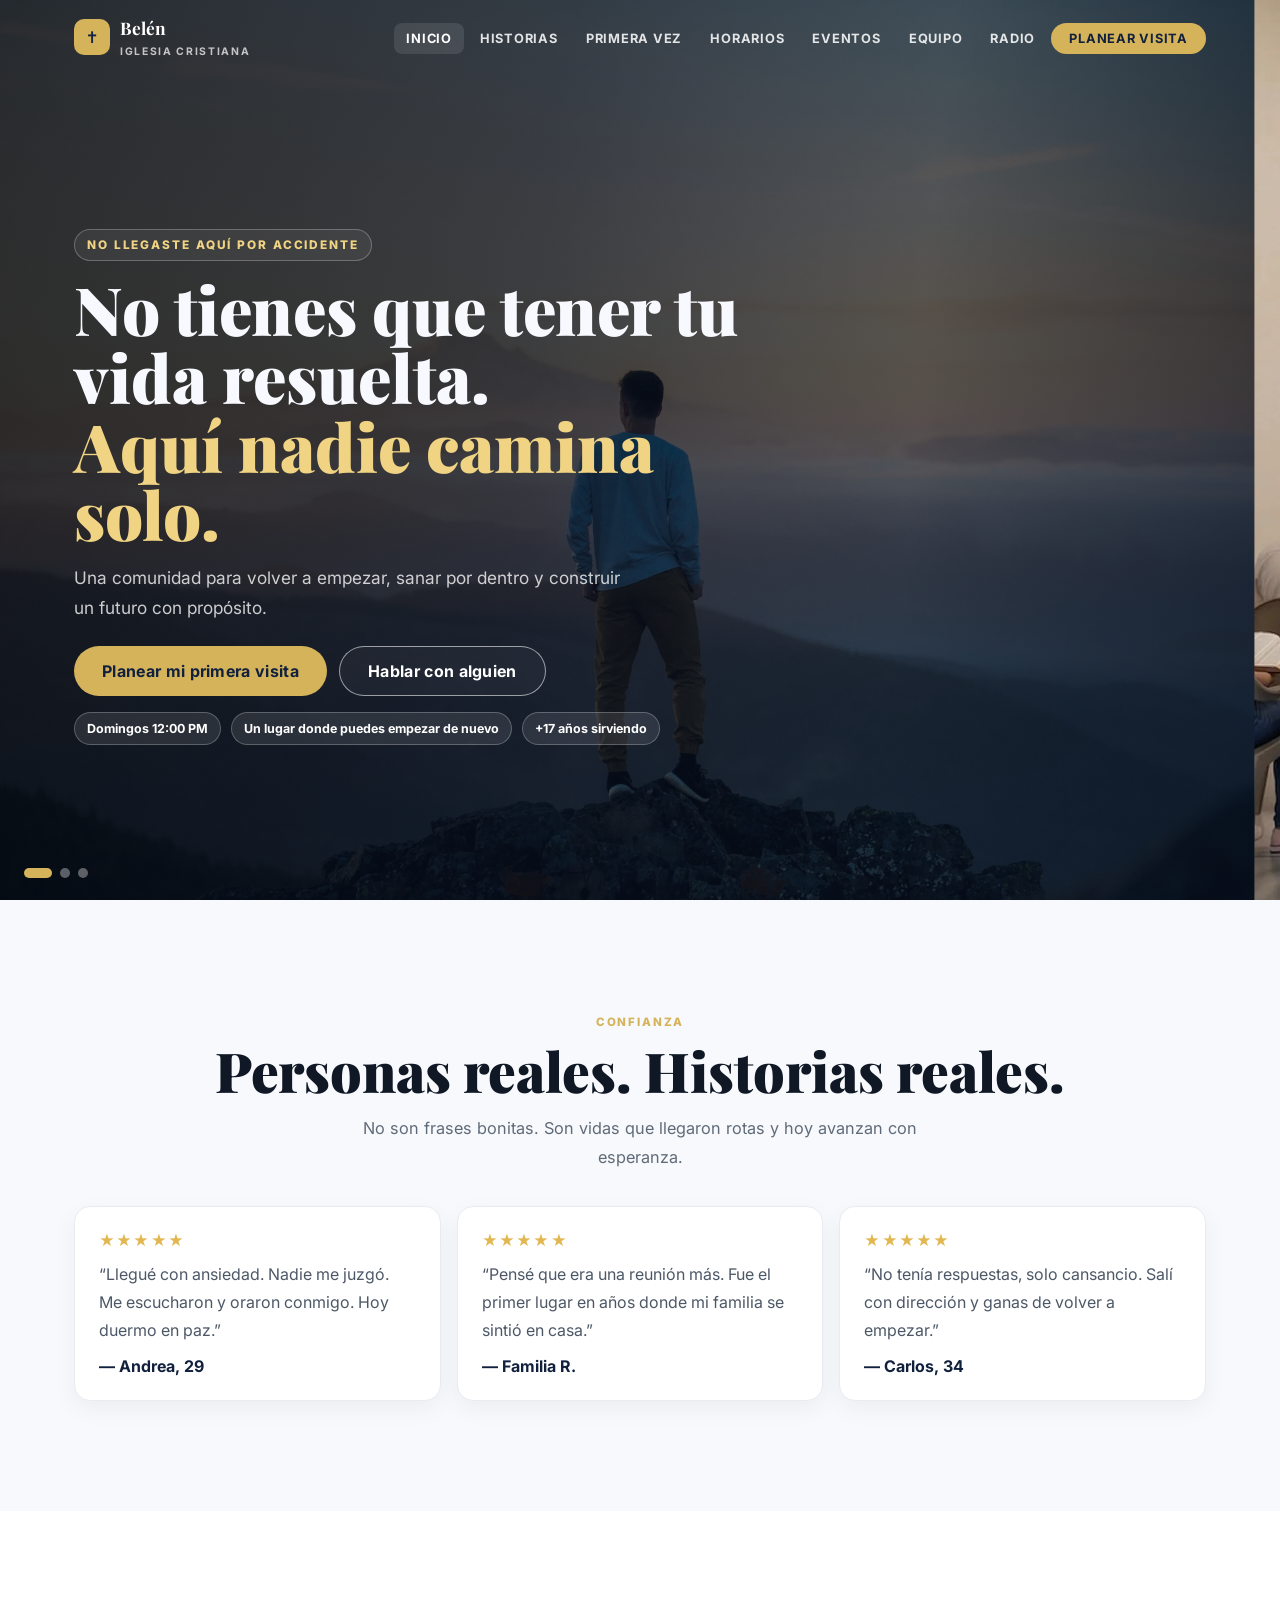
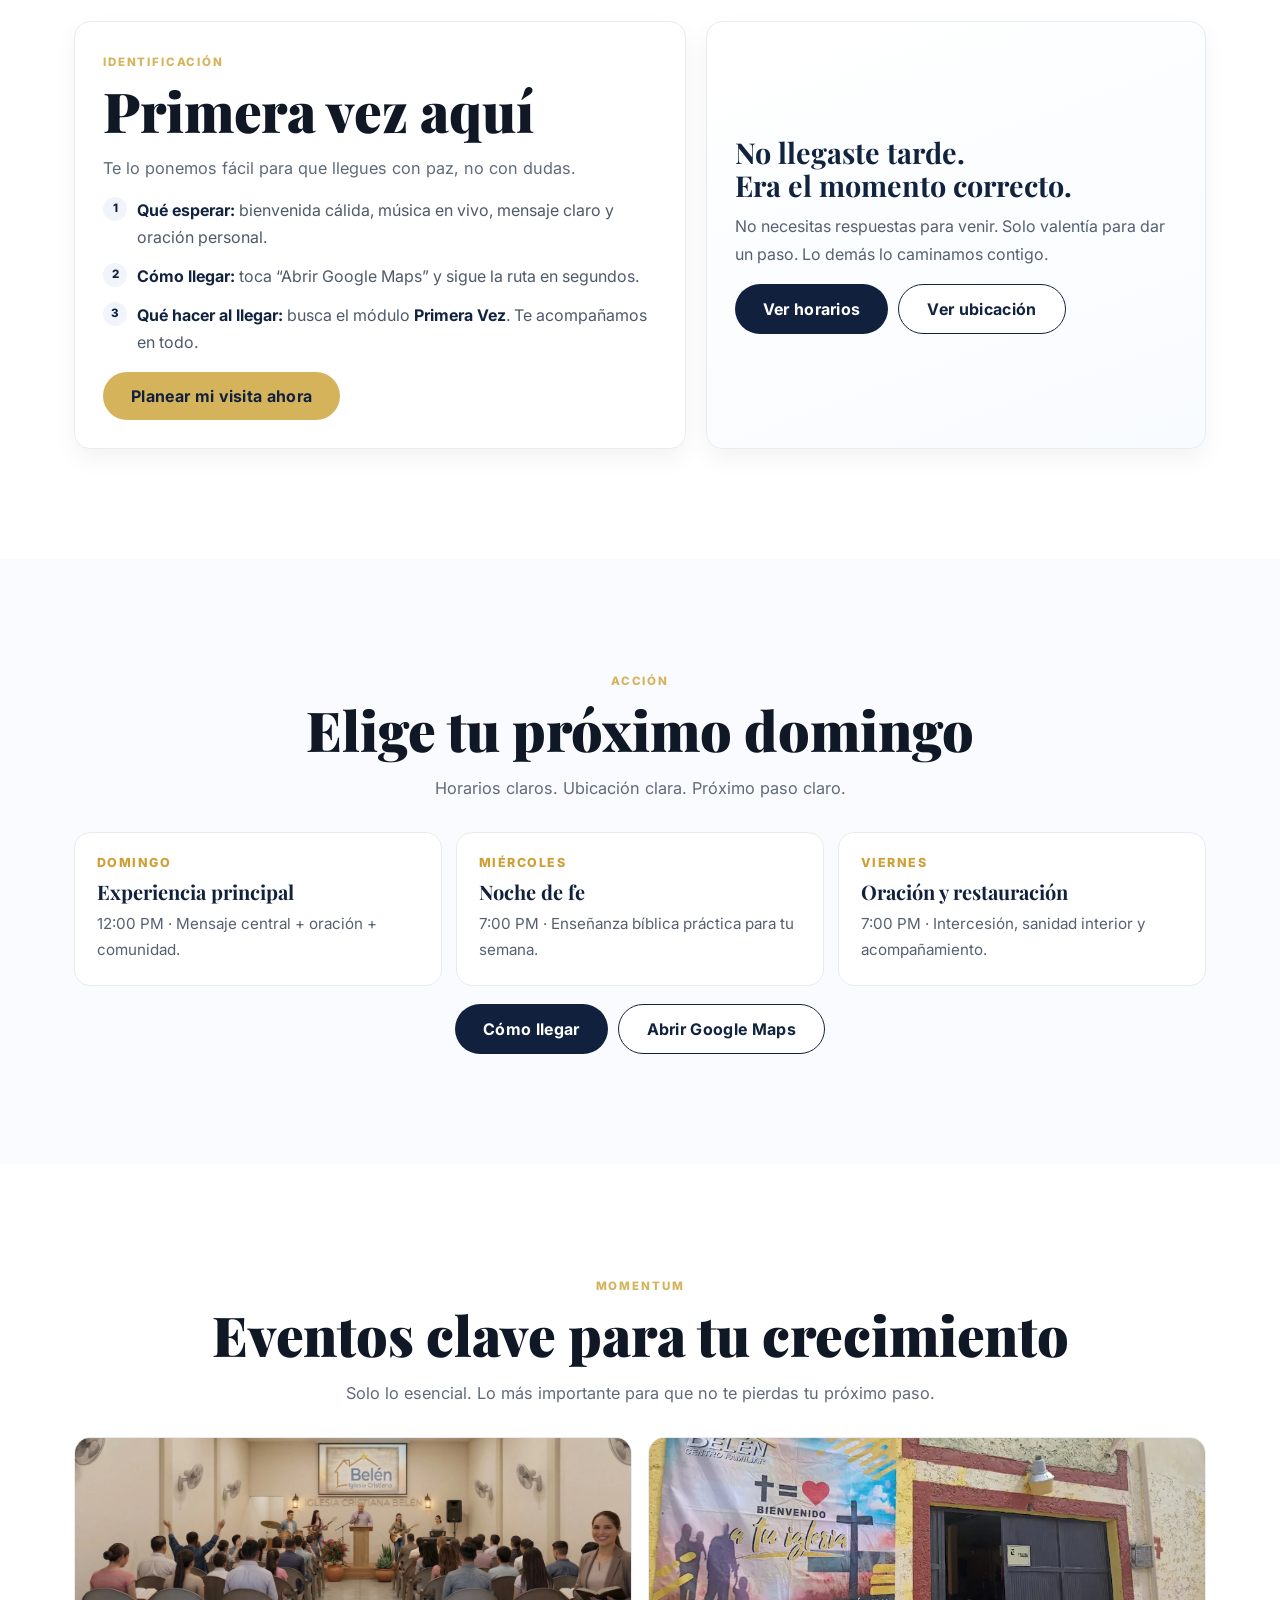
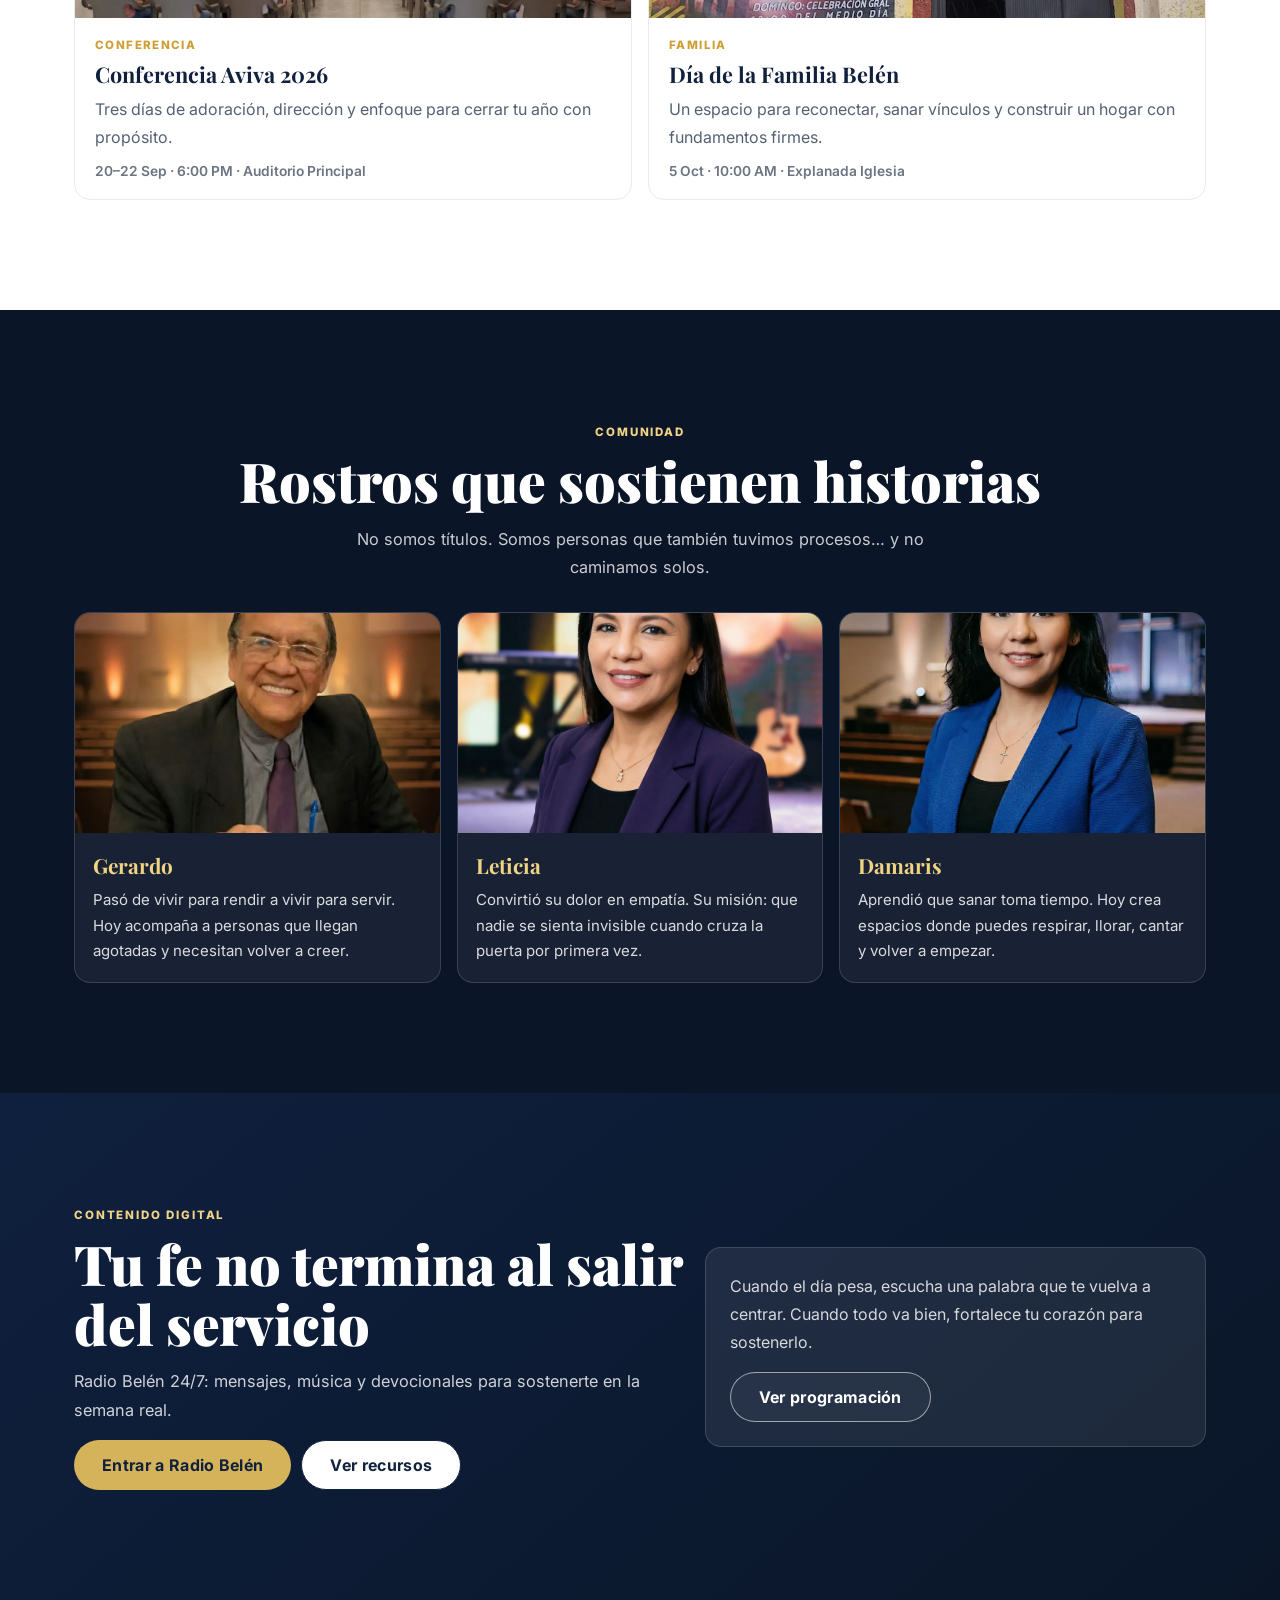
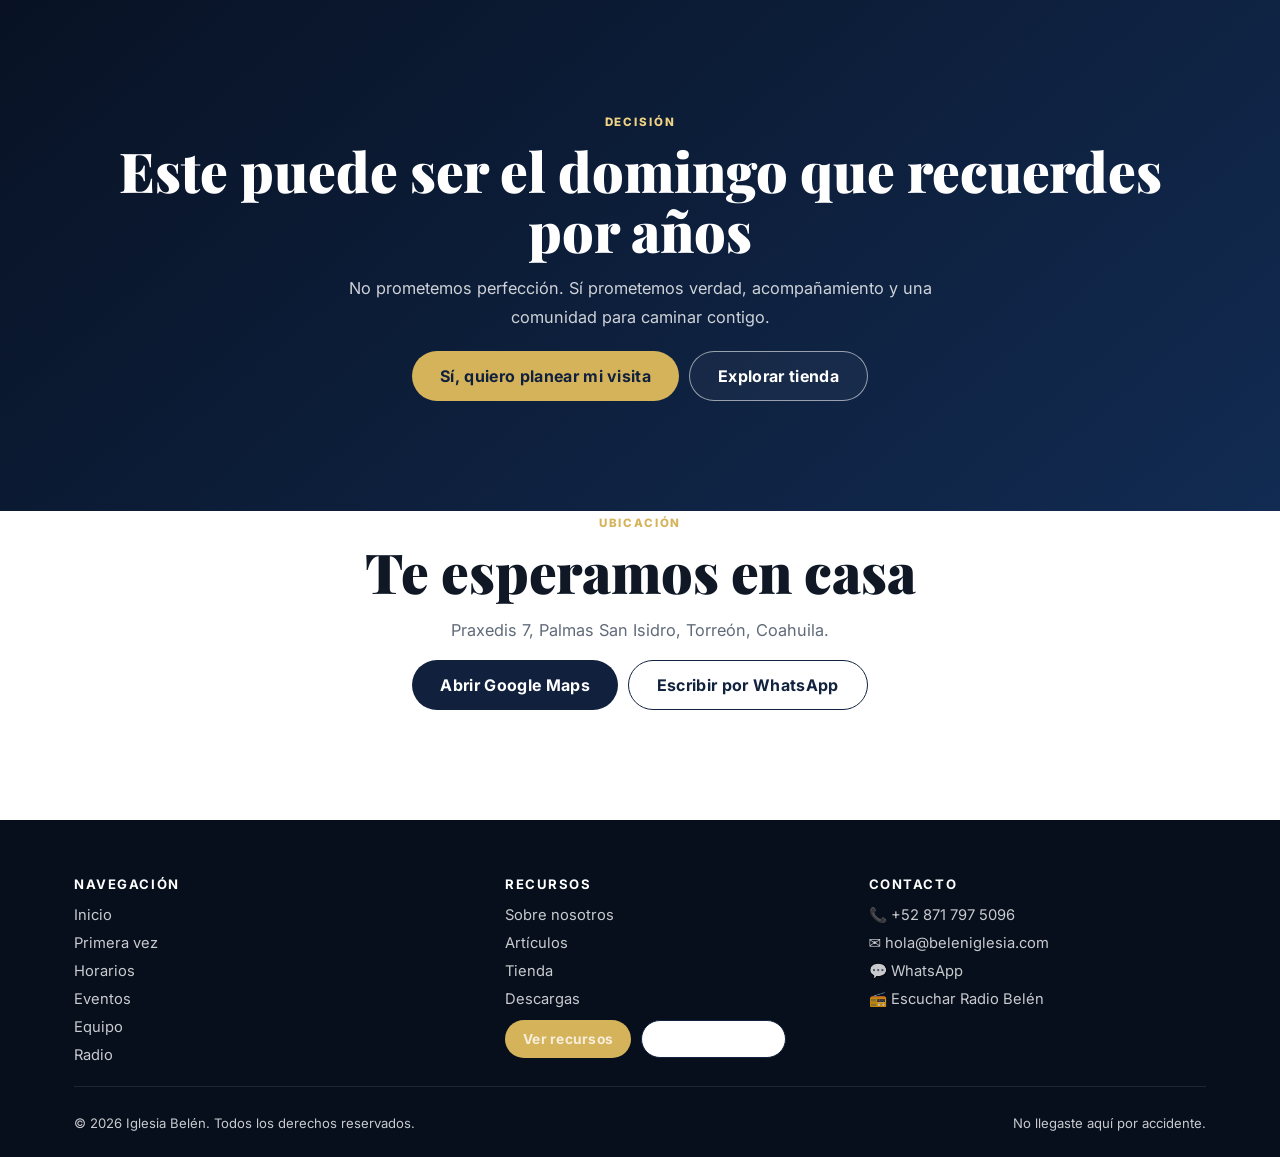
==== commit 6759536a: "Update index.html" ====
--- a/index.html
+++ b/index.html
@@ -1,2654 +1,1230 @@
 <!DOCTYPE html>
-<html lang="es">
+<html lang="es-MX">
 <head>
-  <!-- ============================================================
-       IGLESIA CRISTIANA BELÉN — index.html
-       Desarrollado con HTML5, CSS3 y JavaScript puro (Vanilla JS)
-       Sin frameworks externos. Listo para producción (HTTPS).
-       ============================================================ -->
-  <meta charset="UTF-8" />
-  <meta name="viewport" content="width=device-width, initial-scale=1.0" />
-  <meta http-equiv="X-UA-Compatible" content="IE=edge" />
-  <!-- SEO Básico -->
-  <title>Iglesia Belén | Fe · Esperanza · Comunidad</title>
-  <meta name="description" content="Iglesia Belén — una comunidad de Fe en el corazón de México. Únete a nosotros cada domingo. Eventos, pastores, tienda y recursos." />
-  <meta name="keywords" content="iglesia cristiana, iglesia México, fe, esperanza, comunidad cristiana, Belén, culto, servicios" />
-  <meta name="author" content="Iglesia Belén" />
-  <meta name="robots" content="index, follow" />
-  <!-- Open Graph -->
-  <meta property="og:title" content="Iglesia Belén" />
-  <meta property="og:description" content="Una comunidad de fe, esperanza y amor. Únete a nosotros." />
-  <meta property="og:type" content="website" />
-  <meta property="og:url" content="https://www.beleniglesia.com" />
-  <meta property="og:image" content="https://www.beleniglesia.com/img/iglesia2.webp" />
-  <meta property="og:locale" content="es_MX" />
-  <meta name="twitter:card" content="summary_large_image" />
-  <meta name="twitter:title" content="Iglesia Belén | Fe · Esperanza · Comunidad" />
-  <meta name="twitter:description" content="Una comunidad de fe, esperanza y amor. Únete a nosotros cada domingo." />
-  <meta name="twitter:image" content="https://www.beleniglesia.com/img/iglesia2.webp" />
-  <meta name="theme-color" content="#0A1628" />
-  <link rel="canonical" href="https://www.beleniglesia.com/" />
-
-  <script type="application/ld+json">
-  {
-    "@context": "https://schema.org",
-    "@type": "Church",
-    "name": "Iglesia Belén",
-    "url": "https://www.beleniglesia.com/",
-    "image": "https://www.beleniglesia.com/img/iglesia2.webp",
-    "address": {
-      "@type": "PostalAddress",
-      "addressCountry": "MX"
-    }
-  }
-  </script>
-  <!-- Fuentes de Google (las únicas dependencias externas, CDN seguro) -->
-  <link rel="preconnect" href="https://fonts.googleapis.com" />
-  <link rel="preconnect" href="https://fonts.gstatic.com" crossorigin />
-  <link href="https://fonts.googleapis.com/css2?family=Playfair+Display:ital,wght@0,400;0,700;0,900;1,400&family=Raleway:wght@300;400;500;600;700;800&display=swap" rel="stylesheet" />
-  <!-- Favicon simple inline SVG -->
-  <link rel="icon" href="data:image/svg+xml,<svg xmlns='http://www.w3.org/2000/svg' viewBox='0 0 100 100'><text y='.9em' font-size='90'>✝</text></svg>" />
+  <meta charset="UTF-8">
+  <meta name="viewport" content="width=device-width, initial-scale=1.0">
+  <meta name="description" content="Iglesia Belén: una experiencia de fe real para personas reales. Planea tu primera visita y encuentra comunidad, dirección y esperanza.">
+  <meta name="theme-color" content="#0A1628">
+  <meta property="og:title" content="Iglesia Belén | No llegaste aquí por accidente">
+  <meta property="og:description" content="No tienes que tener tu vida resuelta. Aquí nadie camina solo.">
+  <meta property="og:type" content="website">
+  <meta property="og:url" content="https://www.beleniglesia.com/">
+  <meta property="og:image" content="https://www.beleniglesia.com/img/iglesia2.webp">
+  <meta name="twitter:card" content="summary_large_image">
+  <meta name="twitter:title" content="Iglesia Belén | No llegaste aquí por accidente">
+  <meta name="twitter:description" content="No tienes que tener tu vida resuelta. Aquí nadie camina solo.">
+  <meta name="twitter:image" content="https://www.beleniglesia.com/img/iglesia2.webp">
+  <link rel="canonical" href="https://www.beleniglesia.com/">
+  <title>Iglesia Belén | No llegaste aquí por accidente</title>
+  <link rel="preconnect" href="https://fonts.googleapis.com">
+  <link rel="preconnect" href="https://fonts.gstatic.com" crossorigin>
+  <link href="https://fonts.googleapis.com/css2?family=Playfair+Display:wght@700;900&family=Inter:wght@400;500;600;700;800&display=swap" rel="stylesheet">
+  <link rel="icon" href="data:image/svg+xml,<svg xmlns='http://www.w3.org/2000/svg' viewBox='0 0 100 100'><text y='.9em' font-size='90'>✝</text></svg>">
   <style>
-    /* ============================================================
-       VARIABLES CSS GLOBALES — Sistema de diseño
-       ============================================================ */
     :root {
-      --navy:       #0A1628;
-      --navy-mid:   #0F2040;
-      --navy-light: #1A3560;
-      --gold:       #C9A84C;
-      --gold-light: #E4C76B;
-      --gold-pale:  #F5E6B8;
-      --white:      #FFFFFF;
-      --off-white:  #F7F6F2;
-      --gray-100:   #F0EEE8;
-      --gray-300:   #D4CEBC;
-      --gray-500:   #8E8472;
-      --gray-700:   #4A4438;
-      --text-dark:  #1A1612;
-      --text-mid:   #3D3830;
-      --shadow-sm:  0 2px 12px rgba(10,22,40,.10);
-      --shadow-md:  0 8px 32px rgba(10,22,40,.16);
-      --shadow-lg:  0 20px 60px rgba(10,22,40,.22);
-      --shadow-gold:0 8px 32px rgba(201,168,76,.25);
-      --radius-sm:  6px;
-      --radius-md:  12px;
-      --radius-lg:  20px;
-      --radius-xl:  32px;
-      --ff-display: 'Playfair Display', Georgia, serif;
-      --ff-body:    'Raleway', 'Segoe UI', sans-serif;
-      --transition: all .35s cubic-bezier(.4,0,.2,1);
-      --navbar-h:   72px;
-    }
-    /* ============================================================
-       RESET & BASE
-       ============================================================ */
-    *, *::before, *::after { box-sizing: border-box; margin: 0; padding: 0; }
-    html { scroll-behavior: smooth; font-size: 16px; }
+      --bg: #081224;
+      --bg-2: #0d1d39;
+      --gold: #d5b35b;
+      --gold-2: #f0d483;
+      --text: #f7f9ff;
+      --text-soft: rgba(255,255,255,.78);
+      --ink: #101418;
+      --ink-soft: #4d5562;
+      --card: #ffffff;
+      --line: #e8ebf2;
+      --radius: 18px;
+      --shadow: 0 20px 50px rgba(5,12,24,.2);
+      --max: 1180px;
+      --nav-h: 74px;
+    }
+
+    * { box-sizing: border-box; margin: 0; padding: 0; }
+    html { scroll-behavior: smooth; }
     body {
-      font-family: var(--ff-body);
-      color: var(--text-dark);
-      background: var(--white);
+      font-family: 'Inter', system-ui, sans-serif;
+      color: var(--ink);
+      background: #fff;
       overflow-x: hidden;
       -webkit-font-smoothing: antialiased;
     }
+
     img { display: block; max-width: 100%; }
     a { text-decoration: none; color: inherit; }
     ul { list-style: none; }
-    button { cursor: pointer; border: none; background: none; font-family: inherit; }
-    /* ============================================================
-       UTILIDADES
-       ============================================================ */
-    .container { max-width: 1200px; margin: 0 auto; padding: 0 24px; }
-    .section-tag {
+    button { font: inherit; border: none; background: none; cursor: pointer; }
+
+    .container { max-width: var(--max); margin: 0 auto; padding: 0 24px; }
+    .section { padding: 110px 0; }
+
+    .tag {
       display: inline-block;
+      letter-spacing: .16em;
+      text-transform: uppercase;
       font-size: .72rem;
-      font-weight: 700;
-      letter-spacing: .18em;
-      text-transform: uppercase;
+      font-weight: 800;
       color: var(--gold);
       margin-bottom: 12px;
     }
-    .section-title {
-      font-family: var(--ff-display);
-      font-size: clamp(2rem, 4vw, 3.2rem);
+
+    .title {
+      font-family: 'Playfair Display', serif;
+      font-size: clamp(2rem, 4.3vw, 3.45rem);
+      line-height: 1.08;
+      color: #101826;
       font-weight: 900;
-      line-height: 1.12;
-      color: var(--navy);
-    }
-    .section-title.light { color: var(--white); }
-    .section-sub {
-      font-size: 1.05rem;
-      color: var(--gray-500);
+    }
+
+    .sub {
       margin-top: 14px;
-      max-width: 560px;
-      line-height: 1.7;
-    }
-    .section-sub.light { color: rgba(255,255,255,.7); }
-    .section-header { margin-bottom: 52px; }
-    .section-header.center { text-align: center; }
-    .section-header.center .section-sub { margin: 14px auto 0; }
+      color: #606b79;
+      line-height: 1.75;
+      font-size: 1.02rem;
+      max-width: 640px;
+    }
+
+    .center { text-align: center; }
+    .center .sub { margin-left: auto; margin-right: auto; }
+
     .btn {
       display: inline-flex;
       align-items: center;
+      justify-content: center;
       gap: 8px;
-      padding: 14px 32px;
-      border-radius: 50px;
-      font-family: var(--ff-body);
-      font-size: .9rem;
+      padding: 14px 28px;
+      border-radius: 999px;
       font-weight: 700;
-      letter-spacing: .06em;
-      transition: var(--transition);
-      cursor: pointer;
-    }
-    .btn-gold {
-      background: var(--gold);
-      color: var(--navy);
-    }
-    .btn-gold:hover {
-      background: var(--gold-light);
-      transform: translateY(-2px);
-      box-shadow: var(--shadow-gold);
-    }
-    .btn-outline-white {
-      background: transparent;
-      color: var(--white);
-      border: 2px solid rgba(255,255,255,.5);
-    }
-    .btn-outline-white:hover {
-      background: rgba(255,255,255,.12);
-      border-color: var(--white);
-      transform: translateY(-2px);
-    }
-    .btn-navy {
-      background: var(--navy);
-      color: var(--white);
-    }
-    .btn-navy:hover {
-      background: var(--navy-light);
-      transform: translateY(-2px);
-      box-shadow: var(--shadow-md);
-    }
-    .btn-outline-navy {
-      background: transparent;
-      color: var(--navy);
-      border: 2px solid var(--navy);
-    }
-    .btn-outline-navy:hover {
-      background: var(--navy);
-      color: var(--white);
-    }
-    .funnel-hidden { display: none !important; }
-    .social-proof, .first-visit, .radio-digital, .final-cta { padding: 96px 0; }
-    .social-proof { background: var(--off-white); }
-    .testimonials-grid {
-      display: grid;
-      grid-template-columns: repeat(3, minmax(0,1fr));
-      gap: 18px;
-      margin-top: 28px;
-    }
-    .testimonial-card {
-      background: var(--white);
-      border: 1px solid rgba(10,22,40,.08);
-      border-radius: 16px;
-      padding: 24px;
-      box-shadow: var(--shadow-sm);
-    }
-    .testimonial-card p { line-height: 1.7; color: var(--text-mid); margin-bottom: 12px; }
-    .testimonial-card strong { color: var(--navy); }
-    .first-visit { background: linear-gradient(180deg, #fff, #f7f6f2); }
-    .first-grid { display:grid; grid-template-columns:1.1fr .9fr; gap:24px; }
-    .first-steps, .visit-card {
-      background: var(--white);
-      border-radius: 16px;
-      border: 1px solid rgba(10,22,40,.08);
-      padding: 28px;
-      box-shadow: var(--shadow-sm);
-    }
-    .first-steps li { margin-bottom: 14px; color: var(--text-mid); line-height: 1.65; }
-    .radio-digital { background: var(--navy); }
-    .radio-digital .section-title, .radio-digital p { color: var(--white); }
-    .final-cta { background: linear-gradient(135deg, var(--navy), var(--navy-light)); text-align: center; }
-    .final-cta .section-title, .final-cta p { color: var(--white); margin-left:auto; margin-right:auto; }
-
-    /* Reveal on scroll */
+      letter-spacing: .02em;
+      transition: all .35s cubic-bezier(.22,1,.36,1);
+      white-space: nowrap;
+    }
+
+    .btn-gold { background: var(--gold); color: #11213d; }
+    .btn-gold:hover { transform: translateY(-2px); background: var(--gold-2); }
+    .btn-outline {
+      border: 1.5px solid rgba(255,255,255,.56);
+      color: #fff;
+      background: rgba(255,255,255,.04);
+    }
+    .btn-outline:hover { background: rgba(255,255,255,.12); }
+    .btn-dark { background: #11213d; color: #fff; }
+    .btn-dark:hover { transform: translateY(-2px); background: #19345f; }
+    .btn-light-outline {
+      border: 1.5px solid #12233f;
+      color: #12233f;
+      background: #fff;
+    }
+
     .reveal {
       opacity: 0;
-      transform: translateY(40px);
-      transition: opacity .7s cubic-bezier(.4,0,.2,1), transform .7s cubic-bezier(.4,0,.2,1);
-    }
-    .reveal.visible { opacity: 1; transform: translateY(0); }
-    .reveal-left  { opacity:0; transform:translateX(-50px); transition: opacity .7s ease, transform .7s ease; }
-    .reveal-right { opacity:0; transform:translateX(50px);  transition: opacity .7s ease, transform .7s ease; }
-    .reveal-left.visible, .reveal-right.visible { opacity:1; transform:translateX(0); }
-    .delay-1 { transition-delay: .1s !important; }
-    .delay-2 { transition-delay: .2s !important; }
-    .delay-3 { transition-delay: .3s !important; }
-    .delay-4 { transition-delay: .4s !important; }
-    .delay-5 { transition-delay: .5s !important; }
-    /* Gold divider */
-    .gold-line {
-      width: 56px; height: 3px;
-      background: linear-gradient(90deg, var(--gold), var(--gold-light));
-      border-radius: 2px;
-      margin: 16px 0;
-    }
-    .gold-line.center { margin: 16px auto; }
-    /* ============================================================
-       NAVBAR
-       ============================================================ */
+      transform: translateY(26px);
+      transition: opacity .9s ease, transform .9s cubic-bezier(.22,1,.36,1);
+    }
+    .reveal.visible { opacity: 1; transform: none; }
+    .d1 { transition-delay: .08s; }
+    .d2 { transition-delay: .16s; }
+    .d3 { transition-delay: .24s; }
+    .d4 { transition-delay: .32s; }
+
     #navbar {
       position: fixed;
-      top: 0; left: 0; right: 0;
-      height: var(--navbar-h);
-      z-index: 1000;
-      transition: var(--transition);
+      inset: 0 0 auto 0;
+      height: var(--nav-h);
+      z-index: 1100;
+      transition: .35s ease;
       background: transparent;
     }
+
     #navbar.scrolled {
-      background: rgba(10,22,40,.96);
+      background: rgba(7,16,31,.88);
       backdrop-filter: blur(14px);
-      -webkit-backdrop-filter: blur(14px);
-      box-shadow: 0 2px 24px rgba(0,0,0,.25);
-    }
+      border-bottom: 1px solid rgba(255,255,255,.08);
+    }
+
     .nav-inner {
+      height: var(--nav-h);
       display: flex;
       align-items: center;
       justify-content: space-between;
-      height: var(--navbar-h);
-    }
-    .nav-logo {
+      gap: 16px;
+    }
+
+    .brand {
       display: flex;
       align-items: center;
       gap: 10px;
-      color: var(--white);
-      font-family: var(--ff-display);
-    }
-    .nav-logo-icon {
-      width: 38px; height: 38px;
+      color: #fff;
+    }
+
+    .brand-badge {
+      width: 36px;
+      height: 36px;
+      border-radius: 10px;
       background: var(--gold);
+      display: grid;
+      place-items: center;
+      color: #132444;
+      font-weight: 900;
+    }
+
+    .brand-text strong {
+      display: block;
+      font-family: 'Playfair Display', serif;
+      font-size: 1.08rem;
+    }
+
+    .brand-text span {
+      font-size: .65rem;
+      letter-spacing: .16em;
+      opacity: .72;
+      text-transform: uppercase;
+      font-weight: 700;
+    }
+
+    .nav-links { display: flex; align-items: center; gap: 4px; }
+
+    .nav-links a {
+      color: rgba(255,255,255,.86);
+      padding: 8px 12px;
       border-radius: 8px;
-      display: flex; align-items: center; justify-content: center;
-      font-size: 1.2rem;
-      color: var(--navy);
-      flex-shrink: 0;
-    }
-    .nav-logo-text { display: flex; flex-direction: column; line-height: 1; }
-    .nav-logo-text strong { font-size: 1.1rem; font-weight: 900; letter-spacing: .02em; }
-    .nav-logo-text span { font-size: .65rem; letter-spacing: .18em; text-transform: uppercase; opacity: .7; font-family: var(--ff-body); font-weight: 600; }
-    .nav-links {
-      display: flex;
-      align-items: center;
-      gap: 4px;
-    }
-    .nav-links a {
-      padding: 6px 12px;
-      color: rgba(255,255,255,.85);
       font-size: .8rem;
-      font-weight: 600;
-      letter-spacing: .04em;
       text-transform: uppercase;
-      border-radius: 6px;
-      transition: var(--transition);
-    }
-    .nav-links a:hover, .nav-links a.active {
-      color: var(--gold-light);
-      background: rgba(255,255,255,.07);
-    }
+      letter-spacing: .06em;
+      font-weight: 700;
+    }
+
+    .nav-links a:hover,
+    .nav-links a.active {
+      background: rgba(255,255,255,.1);
+      color: #fff;
+    }
+
     .nav-cta {
       background: var(--gold);
-      color: var(--navy) !important;
+      color: #11213d !important;
       padding: 8px 18px !important;
-      border-radius: 50px !important;
-    }
-    .nav-cta:hover { background: var(--gold-light) !important; }
-    .hamburger {
-      display: none;
-      flex-direction: column;
-      gap: 5px;
-      padding: 8px;
-      cursor: pointer;
-    }
-    .nav-radio {
-      color: #ffd700;
-      font-weight: 600;
-    }
+      border-radius: 999px !important;
+    }
+
+    .hamburger { display: none; flex-direction: column; gap: 5px; }
+    .hamburger span { width: 22px; height: 2px; background: #fff; }
 
     #mobile-menu {
       position: fixed;
-      top: var(--navbar-h);
+      top: var(--nav-h);
       left: 0;
       right: 0;
-      background: rgba(10,22,40,.98);
-      backdrop-filter: blur(10px);
+      z-index: 1099;
+      background: rgba(9,18,34,.98);
       transform: translateY(-120%);
-      transition: var(--transition);
-      z-index: 999;
-      padding: 20px 24px;
+      transition: .35s ease;
+      padding: 16px 24px;
       display: flex;
       flex-direction: column;
-      gap: 10px;
-    }
-    #mobile-menu.open { transform: translateY(0); }
+      gap: 8px;
+    }
+
+    #mobile-menu.open { transform: none; }
+
     #mobile-menu a {
-      color: rgba(255,255,255,.9);
-      padding: 10px 8px;
+      color: #fff;
+      padding: 10px;
       border-radius: 8px;
       font-weight: 600;
-      font-size: .95rem;
-    }
-    #mobile-menu a:hover { background: rgba(255,255,255,.08); color: var(--gold-light); }
-
-    /* ============================================================
-       HERO / SLIDER
-       ============================================================ */
+    }
+
+    #mobile-menu a:hover { background: rgba(255,255,255,.08); }
+
     #hero {
       position: relative;
+      min-height: 100vh;
       height: 100vh;
-      min-height: 740px;
       overflow: hidden;
-      background: var(--navy);
-    }
+      background: #000;
+    }
+
     .slider-track {
       display: flex;
-      width: 500%;
       height: 100%;
-      transition: transform .95s cubic-bezier(.4,0,.2,1);
-    }
+      width: 300%;
+      transition: transform 1.2s cubic-bezier(.22,1,.36,1);
+    }
+
     .slide {
       position: relative;
-      width: 20%;
+      width: 33.3333%;
       height: 100%;
       flex-shrink: 0;
-      overflow: hidden;
-    }
+    }
+
     .slide-bg {
       position: absolute;
       inset: 0;
       background-size: cover;
       background-position: center;
-      transform: scale(1.08);
-      transition: transform 8s ease;
-    }
+      transform: scale(1.04);
+      transition: transform 7s ease;
+    }
+
     .slide.active .slide-bg { transform: scale(1); }
+
     .slide-overlay {
       position: absolute;
       inset: 0;
-      background: linear-gradient(120deg, rgba(10,22,40,.78) 0%, rgba(10,22,40,.58) 45%, rgba(10,22,40,.88) 100%);
-    }
-    .slide-content {
+      background:
+        linear-gradient(95deg, rgba(4,9,18,.84) 0%, rgba(7,14,28,.78) 42%, rgba(8,16,31,.68) 70%, rgba(8,16,31,.82) 100%),
+        radial-gradient(circle at 20% 20%, rgba(213,179,91,.18), transparent 36%);
+    }
+
+    .hero-content {
       position: relative;
-      z-index: 2;
+      z-index: 3;
       height: 100%;
+      display: flex;
+      align-items: center;
+      padding-top: var(--nav-h);
+    }
+
+    .hero-copy {
+      max-width: 680px;
+      text-align: left;
+    }
+
+    .hero-copy .hero-tag {
+      display: inline-block;
+      margin-bottom: 14px;
+      color: var(--gold-2);
+      font-size: .74rem;
+      font-weight: 800;
+      letter-spacing: .16em;
+      text-transform: uppercase;
+      border: 1px solid rgba(255,255,255,.25);
+      padding: 8px 12px;
+      border-radius: 999px;
+      background: rgba(255,255,255,.06);
+    }
+
+    .hero-copy h1,
+    .hero-copy h2 {
+      font-family: 'Playfair Display', serif;
+      color: var(--text);
+      line-height: 1.03;
+      font-size: clamp(2.2rem, 5.2vw, 4.9rem);
+      margin-bottom: 14px;
+      font-weight: 900;
+    }
+
+    .hero-copy h1 em {
+      font-style: normal;
+      color: var(--gold-2);
+    }
+
+    .hero-copy p {
+      color: var(--text-soft);
+      font-size: 1.08rem;
+      line-height: 1.72;
+      margin-bottom: 24px;
+      max-width: 560px;
+    }
+
+    .hero-actions {
+      display: flex;
+      gap: 12px;
+      flex-wrap: wrap;
+      margin-bottom: 16px;
+    }
+
+    .hero-proof {
+      display: flex;
+      gap: 10px;
+      flex-wrap: wrap;
+    }
+
+    .hero-proof .chip {
+      color: #fff;
+      font-size: .78rem;
+      font-weight: 700;
+      background: rgba(255,255,255,.1);
+      border: 1px solid rgba(255,255,255,.24);
+      border-radius: 999px;
+      padding: 8px 12px;
+    }
+
+    .dots {
+      position: absolute;
+      left: 24px;
+      bottom: 22px;
+      z-index: 4;
+      display: flex;
+      gap: 8px;
+    }
+
+    .dot {
+      width: 10px;
+      height: 10px;
+      border-radius: 999px;
+      background: rgba(255,255,255,.35);
+      transition: .35s ease;
+    }
+
+    .dot.active {
+      width: 28px;
+      background: var(--gold);
+    }
+
+    #prueba-social { background: #f7f9fc; }
+
+    .proof-grid {
+      margin-top: 34px;
+      display: grid;
+      grid-template-columns: repeat(3, minmax(0,1fr));
+      gap: 16px;
+    }
+
+    .proof-card {
+      background: var(--card);
+      border: 1px solid var(--line);
+      border-radius: 16px;
+      padding: 24px;
+      box-shadow: 0 8px 24px rgba(16,24,38,.05);
+    }
+
+    .proof-card p {
+      line-height: 1.75;
+      color: #4d5867;
+      margin-bottom: 12px;
+    }
+
+    .proof-card strong { color: #11213d; }
+
+    .stars {
+      color: #e3b750;
+      font-size: .95rem;
+      letter-spacing: .08em;
+      margin-bottom: 10px;
+    }
+
+    #primera-vez { background: #fff; }
+
+    .first-grid {
+      display: grid;
+      grid-template-columns: 1.1fr .9fr;
+      gap: 20px;
+      align-items: stretch;
+    }
+
+    .first-box,
+    .visit-box {
+      border: 1px solid var(--line);
+      border-radius: 16px;
+      background: #fff;
+      padding: 28px;
+      box-shadow: 0 10px 25px rgba(9,20,39,.05);
+    }
+
+    .steps {
+      margin-top: 14px;
+      display: grid;
+      gap: 12px;
+    }
+
+    .step {
+      display: flex;
+      gap: 10px;
+      align-items: flex-start;
+      line-height: 1.7;
+      color: #4e5a69;
+    }
+
+    .step b { color: #12233f; }
+
+    .step i {
+      width: 24px;
+      height: 24px;
+      border-radius: 999px;
+      flex-shrink: 0;
+      display: grid;
+      place-items: center;
+      background: #f1f4fa;
+      color: #11213d;
+      font-style: normal;
+      font-weight: 800;
+      font-size: .72rem;
+    }
+
+    .visit-box {
+      background: linear-gradient(160deg,#ffffff,#f8fbff);
       display: flex;
       flex-direction: column;
       justify-content: center;
-      padding-top: 52px;
-      color: var(--white);
-      max-width: 760px;
-    }
-    .slide-tag {
-      display: inline-block;
-      align-self: flex-start;
-      background: rgba(255,255,255,.12);
-      border: 1px solid rgba(255,255,255,.24);
-      color: var(--gold-pale);
-      padding: 8px 14px;
-      border-radius: 50px;
-      font-size: .72rem;
+    }
+
+    .visit-box h3 {
+      font-family: 'Playfair Display', serif;
+      color: #12233f;
+      font-size: 1.8rem;
+      line-height: 1.15;
+      margin-bottom: 10px;
+    }
+
+    .visit-box p {
+      color: #546173;
+      line-height: 1.75;
+      margin-bottom: 16px;
+    }
+
+    #horarios { background: #f9fbff; }
+
+    .schedule-grid {
+      margin-top: 30px;
+      display: grid;
+      grid-template-columns: repeat(3, minmax(0,1fr));
+      gap: 14px;
+    }
+
+    .schedule-card {
+      background: #fff;
+      border: 1px solid var(--line);
+      border-radius: 16px;
+      padding: 22px;
+      text-align: left;
+    }
+
+    .schedule-card .day {
+      font-size: .78rem;
+      text-transform: uppercase;
       letter-spacing: .12em;
-      font-weight: 700;
-      margin-bottom: 18px;
-      text-transform: uppercase;
-    }
-    .slide-title {
-      font-family: var(--ff-display);
-      font-size: clamp(2.4rem, 5.4vw, 4.6rem);
-      line-height: 1.06;
-      margin-bottom: 20px;
-      font-weight: 900;
-    }
-    .slide-title em { color: var(--gold-light); font-style: normal; }
-    .slide-desc {
-      font-size: 1.1rem;
-      color: rgba(255,255,255,.78);
-      max-width: 480px;
+      color: #cf9f35;
+      font-weight: 800;
+      margin-bottom: 8px;
+    }
+
+    .schedule-card h3 {
+      font-family: 'Playfair Display', serif;
+      color: #11213d;
+      font-size: 1.25rem;
+      margin-bottom: 6px;
+    }
+
+    .schedule-card p {
+      color: #556171;
       line-height: 1.7;
-      margin-bottom: 36px;
-    }
-    .slide-actions { display: flex; gap: 14px; flex-wrap: wrap; }
-    .hero-proof{
-      margin-top:22px;
-      display:grid;
-      grid-template-columns:repeat(3,minmax(0,1fr));
-      gap:12px;
-    }
-    .hero-proof div{
-      border:1px solid rgba(255,255,255,.22);
-      background:rgba(10,22,40,.35);
-      backdrop-filter:blur(6px);
-      border-radius:12px;
-      padding:10px 12px;
-    }
-    .hero-proof strong{display:block;color:var(--gold-pale);font-size:.9rem}
-    .hero-proof span{font-size:.72rem;color:rgba(255,255,255,.8)}
-    /* Slider dots */
-    .slider-dots {
-      position: absolute;
-      bottom: 36px;
-      left: 50%;
-      transform: translateX(-50%);
-      display: flex;
-      gap: 8px;
-      z-index: 10;
-    }
-    .dot {
-      width: 8px; height: 8px;
-      border-radius: 50%;
-      background: rgba(255,255,255,.35);
-      cursor: pointer;
-      transition: var(--transition);
-    }
-    .dot.active {
-      width: 24px; border-radius: 20px;
-      background: var(--gold);
-    }
-    .slider-arrow {
-      position: absolute;
-      top: 50%; transform: translateY(-50%);
-      z-index: 10;
-      width: 46px; height: 46px;
-      border-radius: 50%;
-      border: 1px solid rgba(255,255,255,.35);
-      color: var(--white);
-      font-size: 1.4rem;
-      display: flex; align-items: center; justify-content: center;
-      background: rgba(10,22,40,.35);
-      transition: var(--transition);
-    }
-    .slider-arrow:hover { background: var(--gold); color: var(--navy); border-color: var(--gold); }
-    .arrow-left  { left: 24px; }
-    .arrow-right { right: 24px; }
-    .scroll-indicator {
-      position: absolute;
-      bottom: 20px;
-      right: 24px;
-      font-size: .72rem;
-      letter-spacing: .1em;
-      color: rgba(255,255,255,.56);
-      text-transform: uppercase;
-      writing-mode: vertical-rl;
-      display: flex; align-items: center; gap: 8px;
-    }
-    .scroll-indicator::after {
-      content:'';
-      width: 2px; height: 52px;
-      background: linear-gradient(to bottom, var(--gold), transparent);
-      margin-top: 8px;
-      animation: scrollPulse 2s ease infinite;
-    }
-    @keyframes scrollPulse {
-      0%,100% { opacity:.4; transform: scaleY(.85); }
-      50% { opacity:1; transform: scaleY(1); }
-    }
-
-    /* ============================================================
-       ABOUT
-       ============================================================ */
-    #about { padding: 110px 0; background: var(--off-white); }
-    .about-grid {
-      display: grid;
-      grid-template-columns: .95fr 1.05fr;
-      gap: 72px;
-      align-items: center;
-    }
-    .about-visual {
-      position: relative;
-    }
-    .about-img-main {
-      border-radius: 24px;
-      overflow: hidden;
-      box-shadow: var(--shadow-lg);
-      position: relative;
-      isolation: isolate;
-    }
-    .about-img-main::after {
-      content:'';
-      position:absolute; inset:0;
-      background: linear-gradient(180deg, transparent 40%, rgba(10,22,40,.45) 100%);
-      z-index:1;
-    }
-    .about-badge {
-      position: absolute;
-      bottom: -24px;
-      right: 24px;
-      background: var(--white);
-      border-radius: 16px;
-      box-shadow: var(--shadow-md);
-      padding: 16px 18px;
-      min-width: 120px;
-      text-align: center;
-      font-weight: 800;
-      color: var(--navy);
-    }
-    .about-badge small { display:block; font-size:.68rem; letter-spacing:.1em; text-transform:uppercase; color:var(--gray-500); margin-bottom:4px; }
-    .about-cards {
-      margin-top: 26px;
+      font-size: .95rem;
+    }
+
+    .quick-actions {
+      margin-top: 18px;
+      display: flex;
+      gap: 10px;
+      flex-wrap: wrap;
+      justify-content: center;
+    }
+
+    #eventos { background: #fff; }
+
+    .events-grid {
+      margin-top: 30px;
       display: grid;
       grid-template-columns: repeat(2, minmax(0,1fr));
-      gap: 14px;
-    }
-    .about-card {
-      background: var(--white);
-      border-radius: 14px;
-      padding: 16px 15px;
-      border: 1px solid rgba(10,22,40,.06);
-      transition: var(--transition);
-      box-shadow: var(--shadow-sm);
-    }
-    .about-card:hover {
-      transform: translateY(-4px);
-      box-shadow: var(--shadow-md);
-    }
-    .about-card-icon {
-      width: 32px; height: 32px;
-      border-radius: 9px;
-      background: var(--gray-100);
-      display: flex; align-items:center; justify-content:center;
-      font-size: 1rem;
-      margin-bottom: 9px;
-    }
-    .about-card h4 {
-      font-size: .9rem;
-      color: var(--navy);
-      margin-bottom: 6px;
+      gap: 16px;
+    }
+
+    .event {
+      border: 1px solid var(--line);
+      border-radius: 16px;
+      overflow: hidden;
+      background: #fff;
+      display: flex;
+      flex-direction: column;
+    }
+
+    .event-media {
+      height: 180px;
+      background: #11213d;
+      position: relative;
+    }
+
+    .event-media img {
+      width: 100%;
+      height: 100%;
+      object-fit: cover;
+    }
+
+    .event-body { padding: 20px; }
+
+    .event-body .kicker {
+      font-size: .72rem;
+      text-transform: uppercase;
+      letter-spacing: .12em;
+      color: #cf9f35;
       font-weight: 800;
-    }
-    .about-card p {
-      font-size: .82rem;
-      color: var(--gray-700);
-      line-height: 1.55;
-    }
-
-    /* ============================================================
-       STATS STRIP
-       ============================================================ */
-    #stats {
-      background: var(--white);
-      border-top: 1px solid var(--gray-100);
-      border-bottom: 1px solid var(--gray-100);
-    }
-    .stats-inner {
-      display: flex;
-      justify-content: space-between;
-      align-items: stretch;
-    }
-    .stat-item {
-      flex: 1;
-      text-align: center;
-      padding: 30px 16px;
-      border-right: 1px solid var(--gray-100);
-    }
-    .stat-item:last-child { border-right: none; }
-    .stat-num {
-      display:block;
-      font-family: var(--ff-display);
-      font-size: clamp(1.8rem, 3.6vw, 2.6rem);
-      color: var(--navy);
-      font-weight: 900;
-    }
-    .stat-label {
-      font-size: .78rem;
-      letter-spacing: .12em;
-      color: var(--gray-500);
-      text-transform: uppercase;
-      font-weight: 700;
-      margin-top: 6px;
-    }
-
-    /* ============================================================
-       SERVICIOS
-       ============================================================ */
-    #servicios { padding: 110px 0 96px; background: var(--white); }
-    .servicios-grid {
-      display: grid;
-      grid-template-columns: repeat(4, minmax(0,1fr));
-      gap: 18px;
-    }
-    .servicio-card {
-      background: linear-gradient(160deg, #fff 0%, #fbfaf8 100%);
-      border: 1px solid var(--gray-100);
-      border-radius: 16px;
-      padding: 24px 18px;
-      text-align: center;
-      transition: var(--transition);
-      position: relative;
-      overflow: hidden;
-    }
-    .servicio-card::before {
-      content:'';
-      position:absolute;
-      top:0; left:0; right:0;
-      height: 3px;
-      background: linear-gradient(90deg, var(--gold), var(--gold-light));
-      transform: scaleX(0);
-      transform-origin: left;
-      transition: var(--transition);
-    }
-    .servicio-card:hover {
-      transform: translateY(-6px);
-      box-shadow: var(--shadow-md);
-      border-color: rgba(201,168,76,.35);
-    }
-    .servicio-card:hover::before { transform: scaleX(1); }
-    .servicio-icon {
-      font-size: 1.5rem;
-      margin-bottom: 10px;
-    }
-    .servicio-day {
-      font-size: .72rem;
-      font-weight: 700;
-      letter-spacing: .14em;
-      text-transform: uppercase;
-      color: var(--gold);
-      margin-bottom: 6px;
-    }
-    .servicio-name {
-      font-family: var(--ff-display);
-      font-size: 1.16rem;
-      color: var(--navy);
-      font-weight: 700;
-      line-height: 1.25;
       margin-bottom: 8px;
     }
-    .servicio-time {
-      font-size: .85rem;
-      color: var(--gray-700);
+
+    .event-body h3 {
+      font-family: 'Playfair Display', serif;
+      color: #11213d;
+      font-size: 1.35rem;
+      margin-bottom: 8px;
+    }
+
+    .event-body p {
+      color: #546173;
+      line-height: 1.72;
+    }
+
+    .event-meta {
+      margin-top: 12px;
+      font-size: .86rem;
+      color: #6a7482;
       font-weight: 600;
-      line-height: 1.6;
-    }
-
-    /* ============================================================
-       PASTORES
-       ============================================================ */
-    #pastores {
-      padding: 110px 0;
-      background: linear-gradient(130deg, var(--navy) 0%, var(--navy-mid) 45%, #1D355F 100%);
-      color: var(--white);
-      position: relative;
-      overflow: hidden;
-    }
-    #pastores::before {
-      content:'';
-      position:absolute; inset:0;
-      background:
-        radial-gradient(circle at 20% 20%, rgba(201,168,76,.18), transparent 40%),
-        radial-gradient(circle at 80% 80%, rgba(201,168,76,.14), transparent 38%);
-      pointer-events:none;
-    }
-    .pastores-grid {
-      position: relative;
-      z-index: 1;
+    }
+
+    #equipo {
+      background: #0b1528;
+      color: #fff;
+    }
+
+    #equipo .title,
+    #equipo .sub { color: #fff; }
+
+    #equipo .sub { color: rgba(255,255,255,.78); }
+
+    .team-grid {
+      margin-top: 30px;
       display: grid;
       grid-template-columns: repeat(3, minmax(0,1fr));
-      gap: 22px;
-    }
-    .pastor-card {
+      gap: 16px;
+    }
+
+    .story {
       background: rgba(255,255,255,.06);
-      border: 1px solid rgba(255,255,255,.12);
-      border-radius: 18px;
-      overflow: hidden;
-      transition: var(--transition);
-      backdrop-filter: blur(7px);
-    }
-    .pastor-card:hover {
-      transform: translateY(-8px);
-      box-shadow: 0 14px 34px rgba(0,0,0,.35);
-      border-color: rgba(228,199,107,.55);
-    }
-    .pastor-photo {
-      height: 260px;
-      overflow: hidden;
-      position: relative;
-    }
-    .pastor-photo img {
-      width: 100%; height: 100%;
-      object-fit: cover;
-      transition: transform .8s ease;
-    }
-    .pastor-card:hover .pastor-photo img { transform: scale(1.08); }
-    .pastor-info { padding: 18px 18px 20px; }
-    .pastor-name {
-      font-family: var(--ff-display);
-      font-size: 1.3rem;
-      margin-bottom: 3px;
-      color: var(--gold-light);
-      font-weight: 700;
-    }
-    .pastor-role {
-      font-size: .72rem;
-      letter-spacing: .16em;
-      text-transform: uppercase;
-      color: rgba(255,255,255,.68);
-      font-weight: 700;
-      margin-bottom: 12px;
-    }
-    .pastor-desc {
-      font-size: .88rem;
-      color: rgba(255,255,255,.82);
-      line-height: 1.62;
-      margin-bottom: 14px;
-    }
-    .pastor-social { display: flex; gap: 8px; }
-    .pastor-social a {
-      width: 30px; height: 30px;
-      border-radius: 50%;
-      display:flex; align-items:center; justify-content:center;
-      border: 1px solid rgba(255,255,255,.26);
-      color: var(--white);
-      font-size: .75rem;
-      transition: var(--transition);
-    }
-    .pastor-social a:hover {
-      background: var(--gold);
-      color: var(--navy);
-      border-color: var(--gold);
-    }
-
-    /* ============================================================
-       EVENTOS
-       ============================================================ */
-    #eventos { padding: 110px 0; background: var(--off-white); }
-    .eventos-grid {
-      display: grid;
-      grid-template-columns: repeat(3, minmax(0,1fr));
-      gap: 20px;
-    }
-    .evento-card {
-      background: var(--white);
+      border: 1px solid rgba(255,255,255,.14);
       border-radius: 16px;
       overflow: hidden;
-      border: 1px solid var(--gray-100);
-      box-shadow: var(--shadow-sm);
-      transition: var(--transition);
-      display:flex;
-      flex-direction:column;
-    }
-    .evento-card:hover {
-      transform: translateY(-7px);
-      box-shadow: var(--shadow-md);
-      border-color: rgba(201,168,76,.35);
-    }
-    .evento-img {
-      position: relative;
-      height: 180px;
-      background: linear-gradient(130deg, #c8d2e6, #f2ede0);
-    }
-    .evento-img .img-placeholder {
-      width:100%; height:100%;
-      display:flex; align-items:center; justify-content:center;
-      font-size:2rem;
-      color:#fff;
-      font-weight:700;
-    }
-    .evento-date-badge {
-      position:absolute;
-      top:12px; left:12px;
-      background: var(--gold);
-      color: var(--navy);
-      border-radius: 10px;
-      min-width:56px;
-      text-align:center;
-      padding:8px 8px;
-      font-weight:800;
-      font-size:.75rem;
-      box-shadow: var(--shadow-sm);
-      line-height:1.05;
-    }
-    .evento-date-badge span { display:block; font-size:1.05rem; }
-    .evento-body { padding: 18px; flex:1; display:flex; flex-direction:column; }
-    .evento-category {
-      font-size: .68rem;
-      letter-spacing: .14em;
+      backdrop-filter: blur(8px);
+    }
+
+    .story img {
+      width: 100%;
+      height: 220px;
+      object-fit: cover;
+    }
+
+    .story .body { padding: 18px; }
+
+    .story .name {
+      font-family: 'Playfair Display', serif;
+      font-size: 1.3rem;
+      color: var(--gold-2);
+      margin-bottom: 8px;
+    }
+
+    .story p {
+      color: rgba(255,255,255,.84);
+      line-height: 1.72;
+      font-size: .94rem;
+    }
+
+    #radio {
+      background: linear-gradient(140deg,#0f203e,#0a1628);
+    }
+
+    #radio .title,
+    #radio .sub { color: #fff; }
+
+    #radio .sub { color: rgba(255,255,255,.8); }
+
+    .radio-wrap {
+      display: grid;
+      grid-template-columns: 1.1fr .9fr;
+      gap: 18px;
+      align-items: center;
+    }
+
+    .radio-card {
+      background: rgba(255,255,255,.08);
+      border: 1px solid rgba(255,255,255,.14);
+      border-radius: 16px;
+      padding: 24px;
+    }
+
+    .radio-card p {
+      color: rgba(255,255,255,.82);
+      line-height: 1.75;
+      margin-bottom: 16px;
+    }
+
+    #cta-final {
+      background: linear-gradient(140deg,#081224,#122b52);
+      text-align: center;
+      color: #fff;
+    }
+
+    #cta-final .title { color: #fff; }
+
+    #cta-final .sub {
+      color: rgba(255,255,255,.8);
+      margin-left: auto;
+      margin-right: auto;
+    }
+
+    .final-actions {
+      margin-top: 20px;
+      display: flex;
+      gap: 10px;
+      justify-content: center;
+      flex-wrap: wrap;
+    }
+
+    footer {
+      background: #070f1d;
+      color: rgba(255,255,255,.78);
+      padding: 56px 0 26px;
+    }
+
+    .footer-grid {
+      display: grid;
+      grid-template-columns: 1.2fr 1fr 1fr;
+      gap: 26px;
+      border-bottom: 1px solid rgba(255,255,255,.1);
+      padding-bottom: 22px;
+    }
+
+    .footer-col h4 {
+      color: #fff;
+      font-size: .82rem;
+      letter-spacing: .12em;
       text-transform: uppercase;
-      color: var(--gold);
-      font-weight: 700;
-      margin-bottom: 8px;
-    }
-    .evento-title {
-      font-family: var(--ff-display);
-      font-size: 1.26rem;
-      color: var(--navy);
-      margin-bottom: 10px;
-      line-height: 1.25;
-    }
-    .evento-desc {
-      font-size: .88rem;
-      color: var(--gray-700);
-      line-height: 1.62;
-      margin-bottom: 14px;
-      flex:1;
-    }
-    .evento-meta {
-      display:flex;
-      flex-wrap:wrap;
-      gap:10px;
-      font-size:.76rem;
-      color:var(--gray-500);
-      font-weight:600;
-    }
-
-    /* ============================================================
-       BLOG
-       ============================================================ */
-    #blog { padding: 110px 0; background: var(--white); }
-    .blog-grid {
-      display:grid;
-      grid-template-columns: repeat(3,minmax(0,1fr));
-      gap: 20px;
-    }
-    .blog-card {
-      background: var(--white);
-      border-radius: 16px;
-      overflow: hidden;
-      border:1px solid var(--gray-100);
-      box-shadow: var(--shadow-sm);
-      transition: var(--transition);
-      cursor:pointer;
-      display:flex;
-      flex-direction:column;
-    }
-    .blog-card:hover { transform: translateY(-6px); box-shadow: var(--shadow-md); }
-    .blog-image {
-      width:100%; height: 190px;
-      object-fit: cover;
-    }
-    .blog-body { padding: 18px; flex:1; display:flex; flex-direction:column; }
-    .blog-meta {
-      font-size:.68rem;
-      letter-spacing:.12em;
-      text-transform:uppercase;
-      color:var(--gold);
-      font-weight:700;
-      margin-bottom:8px;
-    }
-    .blog-title {
-      font-family: var(--ff-display);
-      font-size:1.2rem;
-      color:var(--navy);
-      line-height:1.25;
-      margin-bottom:10px;
-    }
-    .blog-excerpt {
-      font-size:.88rem;
-      color:var(--gray-700);
-      line-height:1.65;
-      margin-bottom:14px;
-      flex:1;
-    }
-    .blog-read {
-      font-size:.78rem;
-      color:var(--navy);
-      font-weight:700;
-      letter-spacing:.08em;
-      text-transform:uppercase;
-    }
-
-    /* ============================================================
-       SHOP
-       ============================================================ */
-    #tienda { padding: 110px 0; background: var(--off-white); }
-    .shop-grid {
-      display:grid;
-      grid-template-columns: repeat(3,minmax(0,1fr));
-      gap: 20px;
-    }
-    .product-card {
-      background: var(--white);
-      border-radius: 16px;
-      overflow: hidden;
-      border:1px solid var(--gray-100);
-      box-shadow: var(--shadow-sm);
-      transition: var(--transition);
-      display:flex; flex-direction:column;
-    }
-    .product-card:hover { transform: translateY(-6px); box-shadow: var(--shadow-md); }
-    .product-img {
-      width:100%; height: 210px;
-      object-fit: cover;
-    }
-    .product-body { padding: 18px; display:flex; flex-direction:column; flex:1; }
-    .product-name {
-      font-family: var(--ff-display);
-      color: var(--navy);
-      font-size:1.2rem;
-      margin-bottom: 8px;
-      line-height:1.25;
-    }
-    .product-desc {
-      font-size:.86rem;
-      color: var(--gray-700);
-      line-height:1.6;
-      margin-bottom: 14px;
-      flex:1;
-    }
-    .product-bottom {
-      display:flex;
-      justify-content:space-between;
-      align-items:center;
+      margin-bottom: 12px;
+    }
+
+    .footer-col ul {
+      display: grid;
+      gap: 8px;
+    }
+
+    .footer-col a {
+      color: rgba(255,255,255,.78);
+      font-size: .92rem;
+    }
+
+    .footer-col a:hover { color: var(--gold-2); }
+
+    .footer-cta {
+      display: flex;
       gap: 10px;
-    }
-    .product-price {
-      font-size:1.1rem;
-      font-weight:800;
-      color: var(--navy);
-    }
-    .qty-picker {
-      display:flex; align-items:center;
-      border:1px solid var(--gray-300);
-      border-radius: 40px;
-      overflow:hidden;
-    }
-    .qty-picker button {
-      width: 30px; height: 30px;
-      font-weight:700;
-      color: var(--navy);
-      background: var(--gray-100);
-    }
-    .qty-picker span {
-      width: 34px; text-align:center;
-      font-size:.85rem; font-weight:700;
-      color: var(--navy);
-      background:#fff;
-    }
-
-    /* ============================================================
-       CHECKOUT
-       ============================================================ */
-    #checkout { padding: 110px 0; background: var(--white); }
-    .checkout-grid {
-      display:grid;
-      grid-template-columns: 1.1fr .9fr;
-      gap: 28px;
-      align-items:start;
-    }
-    .form-group { margin-bottom: 14px; }
-    .form-group label {
-      display:block;
-      font-size:.78rem;
-      letter-spacing:.06em;
-      text-transform:uppercase;
-      color: var(--gray-500);
-      font-weight:700;
-      margin-bottom: 6px;
-    }
-    .form-group input, .form-group textarea, .form-group select {
-      width:100%;
-      border:1px solid var(--gray-300);
-      border-radius: 10px;
-      padding: 12px 13px;
-      font-family: var(--ff-body);
-      font-size: .92rem;
-      color: var(--text-dark);
-      outline:none;
-      transition: var(--transition);
-      background:#fff;
-    }
-    .form-group input:focus, .form-group textarea:focus, .form-group select:focus {
-      border-color: var(--gold);
-      box-shadow: 0 0 0 3px rgba(201,168,76,.15);
-    }
-    .order-summary {
-      background: var(--off-white);
-      border-radius: 16px;
-      padding: 20px;
-      border:1px solid var(--gray-100);
-      position: sticky;
-      top: calc(var(--navbar-h) + 16px);
-    }
-    .order-summary h3 {
-      font-family: var(--ff-display);
-      color: var(--navy);
-      margin-bottom: 14px;
-      font-size:1.3rem;
-    }
-    .order-item {
-      display:flex;
-      justify-content:space-between;
-      gap:10px;
-      font-size:.86rem;
-      color:var(--gray-700);
-      margin-bottom: 8px;
-    }
-    .order-total {
+      flex-wrap: wrap;
+      margin-top: 12px;
+    }
+
+    .foot-bottom {
+      display: flex;
+      justify-content: space-between;
+      gap: 12px;
+      flex-wrap: wrap;
+      padding-top: 14px;
       margin-top: 14px;
-      padding-top: 14px;
-      border-top:1px dashed var(--gray-300);
-      display:flex;
-      justify-content:space-between;
-      font-weight:800;
-      color:var(--navy);
-    }
-
-    /* ============================================================
-       DONATIVOS
-       ============================================================ */
-    #donativos {
-      padding: 110px 0;
-      background: linear-gradient(130deg, var(--navy), var(--navy-mid));
-      color: var(--white);
-    }
-    .donativo-grid {
-      display:grid;
-      grid-template-columns: 1.05fr .95fr;
-      gap: 28px;
-      align-items:center;
-    }
-    .donativo-options {
-      display:grid;
-      gap: 12px;
-      margin-top: 20px;
-    }
-    .donativo-btn {
-      background: rgba(255,255,255,.08);
-      border:1px solid rgba(255,255,255,.16);
-      color:#fff;
-      border-radius: 12px;
-      padding: 14px 16px;
-      display:flex;
-      justify-content:space-between;
-      align-items:center;
-      gap:12px;
-      text-align:left;
-      transition: var(--transition);
-      font-size:.9rem;
-    }
-    .donativo-btn:hover {
-      background: rgba(255,255,255,.14);
-      border-color: rgba(228,199,107,.45);
-      transform: translateY(-2px);
-    }
-    .d-icon { font-size:1.2rem; flex-shrink:0; }
-    .d-text strong { display:block; font-size:.92rem; }
-    .d-text small { display:block; font-size:.74rem; color:rgba(255,255,255,.72); margin-top:3px; }
-    .donativo-card {
-      background: rgba(255,255,255,.1);
-      border:1px solid rgba(255,255,255,.14);
-      border-radius: 16px;
-      padding: 20px;
-    }
-    .donativo-card h4 {
-      font-family: var(--ff-display);
-      font-size:1.4rem;
-      margin-bottom: 10px;
-      color:var(--gold-light);
-    }
-    .bank-box {
-      margin-top: 12px;
-      background: rgba(0,0,0,.2);
-      border-radius: 10px;
-      padding: 12px;
-      font-family: ui-monospace, SFMono-Regular, Menlo, monospace;
-      font-size:.78rem;
-      line-height:1.6;
-      color: rgba(255,255,255,.86);
-    }
-
-    /* ============================================================
-       DESCARGAS
-       ============================================================ */
-    #descargas { padding: 110px 0; background: var(--off-white); }
-    .downloads-grid {
-      display:grid;
-      grid-template-columns: repeat(3,minmax(0,1fr));
-      gap: 20px;
-    }
-    .download-card {
-      background: var(--white);
-      border-radius: 16px;
-      padding: 20px;
-      border:1px solid var(--gray-100);
-      box-shadow: var(--shadow-sm);
-      transition: var(--transition);
-      display:flex; flex-direction:column;
-    }
-    .download-card:hover { transform: translateY(-5px); box-shadow: var(--shadow-md); }
-    .download-icon {
-      width: 42px; height: 42px;
-      border-radius: 12px;
-      background: var(--gray-100);
-      display:flex; align-items:center; justify-content:center;
-      font-size:1.25rem;
-      margin-bottom: 12px;
-    }
-    .download-title {
-      font-family: var(--ff-display);
-      color: var(--navy);
-      font-size:1.2rem;
-      margin-bottom: 8px;
-      line-height:1.2;
-    }
-    .download-desc {
-      font-size:.85rem;
-      color:var(--gray-700);
-      line-height:1.6;
-      margin-bottom: 16px;
-      flex:1;
-    }
-
-    /* ============================================================
-       UBICACIÓN
-       ============================================================ */
-    #ubicacion { padding: 110px 0; background: var(--white); }
-    .ubicacion-grid {
-      display:grid;
-      grid-template-columns: 1.05fr .95fr;
-      gap: 28px;
-      align-items:stretch;
-    }
-    .map-wrap {
-      border-radius: 18px;
-      overflow:hidden;
-      border:1px solid var(--gray-100);
-      box-shadow: var(--shadow-sm);
-      min-height: 420px;
-    }
-    .map-wrap iframe {
-      width:100%; height:100%;
-      border:0;
-    }
-    .ubicacion-card {
-      background: var(--off-white);
-      border-radius: 18px;
-      border:1px solid var(--gray-100);
-      padding: 24px;
-      display:flex;
-      flex-direction:column;
-    }
-    .ubicacion-list {
-      margin-top: 12px;
-      display:grid;
-      gap: 11px;
-    }
-    .ubicacion-list li {
-      display:flex;
-      gap:9px;
-      font-size:.9rem;
-      color:var(--gray-700);
-      line-height:1.55;
-    }
-    .ubicacion-actions {
-      margin-top:auto;
-      display:flex; flex-wrap:wrap; gap:10px;
-      padding-top: 18px;
-    }
-
-    /* ============================================================
-       FOOTER
-       ============================================================ */
-    footer {
-      background: #070F1D;
-      color: rgba(255,255,255,.85);
-      padding: 70px 0 24px;
-      position: relative;
-    }
-    .footer-grid {
-      display:grid;
-      grid-template-columns: 1.3fr .9fr .9fr .9fr;
-      gap: 30px;
-      margin-bottom: 38px;
-    }
-    .footer-logo {
-      display:flex;
-      align-items:center;
-      gap:10px;
-      margin-bottom: 12px;
-      color:#fff;
-      font-family: var(--ff-display);
-    }
-    .footer-logo .nav-logo-icon { width:34px; height:34px; font-size:1rem; }
-    .footer-col h4 {
-      font-size:.74rem;
-      letter-spacing:.14em;
-      text-transform:uppercase;
-      color:var(--gold-light);
-      margin-bottom: 12px;
-      font-weight:700;
-    }
-    .footer-col ul { display:grid; gap:8px; }
-    .footer-col a {
-      font-size:.84rem;
-      color:rgba(255,255,255,.72);
-      transition:var(--transition);
-    }
-    .footer-col a:hover { color: var(--gold-light); }
-    .footer-social { display:flex; gap:8px; margin-top: 12px; }
-    .social-btn {
-      width: 30px; height: 30px;
-      border-radius: 50%;
-      border:1px solid rgba(255,255,255,.2);
-      display:flex; align-items:center; justify-content:center;
-      font-size:.78rem;
-      color:#fff;
-      transition:var(--transition);
-    }
-    .social-btn:hover { background:var(--gold); color:var(--navy); border-color:var(--gold); }
-    .footer-schedule {
-      background: rgba(255,255,255,.06);
-      border:1px solid rgba(255,255,255,.1);
-      border-radius: 12px;
-      padding: 10px 12px;
-    }
-    .schedule-row {
-      display:flex; justify-content:space-between;
-      font-size:.78rem;
-      padding:6px 0;
-      border-bottom:1px dashed rgba(255,255,255,.12);
-    }
-    .schedule-row:last-child { border-bottom:none; }
-    .footer-bottom {
-      border-top:1px solid rgba(255,255,255,.1);
-      padding-top: 14px;
-      display:flex;
-      flex-wrap:wrap;
-      justify-content:space-between;
-      gap:10px;
-      font-size:.76rem;
-      color:rgba(255,255,255,.55);
-    }
-
-    /* ============================================================
-       WHATSAPP FAB
-       ============================================================ */
-    #whatsapp-fab {
-      position: fixed;
-      right: 18px;
-      bottom: 20px;
-      width: 58px; height:58px;
-      border-radius:50%;
-      z-index: 1100;
-      background: #25D366;
-      display:flex; align-items:center; justify-content:center;
-      box-shadow: 0 10px 30px rgba(37,211,102,.4);
-      transition: var(--transition);
-    }
-    #whatsapp-fab:hover { transform: translateY(-3px) scale(1.05); }
-    #whatsapp-fab svg { width:28px; height:28px; fill:#fff; }
-
-    /* ============================================================
-       CART DRAWER
-       ============================================================ */
-    #cart-drawer {
-      position: fixed;
-      right: -420px;
-      top: 0;
-      width: 390px;
-      max-width: 100%;
-      height: 100vh;
-      background: #fff;
-      z-index: 1400;
-      box-shadow: -12px 0 34px rgba(0,0,0,.22);
-      transition: var(--transition);
-      display:flex; flex-direction:column;
-    }
-    #cart-drawer.open { right: 0; }
-    .drawer-head {
-      height: var(--navbar-h);
-      border-bottom:1px solid var(--gray-100);
-      display:flex; align-items:center; justify-content:space-between;
-      padding: 0 16px;
-    }
-    .drawer-close {
-      width:36px; height:36px;
-      border-radius:50%;
-      background:var(--gray-100);
-      font-size:1.05rem;
-      color:var(--navy);
-    }
-    .drawer-body {
-      flex:1;
-      overflow:auto;
-      padding: 14px 16px 18px;
-    }
-    .cart-item {
-      display:grid;
-      grid-template-columns: 60px 1fr auto;
-      gap:10px;
-      align-items:center;
-      padding: 10px 0;
-      border-bottom:1px solid var(--gray-100);
-    }
-    .cart-item img {
-      width:60px; height:60px;
-      object-fit:cover; border-radius:8px;
-    }
-    .cart-item h5 {
-      font-size:.88rem; color:var(--navy);
-      margin-bottom:4px;
-    }
-    .cart-item small { color:var(--gray-500); font-size:.75rem; }
-    .cart-item button {
-      color:#c44343; font-size:.78rem; font-weight:700;
-    }
-    .drawer-foot {
-      border-top:1px solid var(--gray-100);
-      padding: 14px 16px;
-      display:grid; gap:10px;
-      background:#fff;
-    }
-    .cart-total {
-      display:flex; justify-content:space-between;
-      font-weight:800; color:var(--navy);
-    }
-
-    /* ============================================================
-       OVERLAY + MODALS
-       ============================================================ */
-    #overlay {
-      position: fixed;
-      inset:0;
-      background: rgba(10,22,40,.55);
-      opacity:0; visibility:hidden;
-      transition: var(--transition);
-      z-index:1300;
-    }
-    #overlay.show { opacity:1; visibility:visible; }
-
-    .modal {
-      position: fixed;
-      inset: 0;
-      display: grid;
-      place-items: center;
-      padding: 24px;
-      z-index: 1500;
-      opacity: 0;
-      visibility: hidden;
-      transition: var(--transition);
-    }
-    .modal.show { opacity:1; visibility:visible; }
-    .modal-card {
-      width: min(760px, 100%);
-      max-height: 86vh;
-      overflow: auto;
-      background: #fff;
-      border-radius: 20px;
-      box-shadow: 0 24px 70px rgba(0,0,0,.35);
-      position:relative;
-    }
-    .modal-close {
-      position:absolute;
-      top: 12px; right: 12px;
-      width: 34px; height: 34px;
-      border-radius: 50%;
-      background: rgba(10,22,40,.08);
-      color: var(--navy);
-      font-size: 1rem;
-      z-index:2;
-    }
-    .modal-header-img {
-      width:100%; height: 280px;
-      object-fit: cover;
-      border-radius: 20px 20px 0 0;
-    }
-    .modal-body { padding: 28px 30px 30px; }
-    .modal-body h2 {
-      font-family: var(--ff-display);
-      color: var(--navy);
-      margin-bottom: 10px;
-      line-height:1.2;
-      font-size: 2rem;
-    }
-    .modal-body p {
-      color: var(--gray-700);
-      line-height:1.85;
-      margin-bottom: 14px;
-      font-size: .97rem;
-    }
-
-    /* ============================================================
-       TOAST
-       ============================================================ */
-    #toast {
-      position:fixed; bottom:100px; left:50%; transform:translateX(-50%) translateY(20px);
-      background:var(--navy); color:white;
-      padding:12px 24px; border-radius:50px;
-      font-size:.85rem; font-weight:600;
-      opacity:0; transition:all .3s ease; z-index:3000;
-      pointer-events:none; white-space:nowrap;
-    }
-    #toast.show { opacity:1; transform:translateX(-50%) translateY(0); }
-
-    /* ============================================================
-       RESPONSIVE
-       ============================================================ */
-    @media (max-width:1024px) {
-      .footer-grid { grid-template-columns:1fr 1fr; }
-      .about-grid { gap:48px; }
-      .donativo-grid { grid-template-columns:1fr; }
-      .checkout-grid { grid-template-columns:1fr; }
-      .testimonials-grid { grid-template-columns:1fr; }
-      .first-grid { grid-template-columns:1fr; }
-    }
-    @media (max-width:768px) {
-      :root { --navbar-h:64px; }
-      .nav-links { display:none; }
-      .hamburger { display:flex; }
-      .about-grid { grid-template-columns:1fr; }
-      .about-badge { bottom:-16px; right:16px; }
-      .footer-grid { grid-template-columns:1fr 1fr; }
-      .ubicacion-grid { grid-template-columns:1fr; }
-      .stats-inner { flex-wrap:wrap; }
-      .stat-item { flex:0 0 50%; border-bottom:1px solid rgba(10,22,40,.1); }
-      .slide-title { font-size:2rem; }
-      .modal-body { padding:24px; }
-      #cart-drawer { width:100%; right:-100%; }
-    }
-    @media (max-width:480px) {
-      .footer-grid { grid-template-columns:1fr; }
-      .stat-item { flex:0 0 100%; }
-      .slide-actions { flex-direction:column; }
-      .hero-proof { grid-template-columns:1fr; }
-      .btn { width:100%; justify-content:center; }
+      font-size: .82rem;
+    }
+
+    @media (max-width: 1024px) {
+      .proof-grid,
+      .team-grid {
+        grid-template-columns: 1fr;
+      }
+
+      .first-grid,
+      .radio-wrap,
+      .footer-grid {
+        grid-template-columns: 1fr;
+      }
+
+      .schedule-grid {
+        grid-template-columns: 1fr 1fr;
+      }
+
+      .events-grid {
+        grid-template-columns: 1fr;
+      }
+    }
+
+    @media (max-width: 760px) {
+      :root { --nav-h: 66px; }
+
+      .nav-links { display: none; }
+      .hamburger { display: flex; }
+
+      .hero-copy p { font-size: 1rem; }
+
+      .hero-actions {
+        flex-direction: column;
+        align-items: flex-start;
+      }
+
+      .section { padding: 84px 0; }
+      .dots { left: 16px; }
+
+      .schedule-grid {
+        grid-template-columns: 1fr;
+      }
     }
   </style>
 </head>
 <body>
-
-  <!-- ============================================================
-       NAVBAR FIJO
-       ============================================================ -->
-  <nav id="navbar" role="navigation" aria-label="Navegación principal">
-    <div class="container">
-      <div class="nav-inner">
-        <!-- Logo -->
-        <a href="#inicio" class="nav-logo">
-          <div class="nav-logo-icon">✝</div>
-          <div class="nav-logo-text">
+  <header>
+    <nav id="navbar" aria-label="Navegación principal">
+      <div class="container nav-inner">
+        <a href="#inicio" class="brand" aria-label="Iglesia Belén inicio">
+          <span class="brand-badge">✝</span>
+          <span class="brand-text">
             <strong>Belén</strong>
             <span>Iglesia Cristiana</span>
-          </div>
+          </span>
         </a>
 
-        <!-- Links de escritorio -->
         <ul class="nav-links" id="nav-links">
           <li><a href="#inicio">Inicio</a></li>
           <li><a href="#prueba-social">Historias</a></li>
           <li><a href="#primera-vez">Primera vez</a></li>
-          <li><a href="#servicios">Horarios</a></li>
+          <li><a href="#horarios">Horarios</a></li>
           <li><a href="#eventos">Eventos</a></li>
-          <li><a href="#radio-digital" class="nav-radio">Radio</a></li>
+          <li><a href="#equipo">Equipo</a></li>
+          <li><a href="#radio">Radio</a></li>
           <li><a href="#cta-final" class="nav-cta">Planear visita</a></li>
         </ul>
 
-        <!-- Hamburger móvil -->
-        <button class="hamburger" id="hamburger" aria-label="Menú" aria-expanded="false">
+        <button class="hamburger" id="hamburger" aria-label="Abrir menú" aria-expanded="false">
           <span></span><span></span><span></span>
         </button>
       </div>
+    </nav>
+
+    <div id="mobile-menu" role="menu">
+      <a href="#inicio">Inicio</a>
+      <a href="#prueba-social">Historias</a>
+      <a href="#primera-vez">Primera vez</a>
+      <a href="#horarios">Horarios</a>
+      <a href="#eventos">Eventos</a>
+      <a href="#equipo">Equipo</a>
+      <a href="#radio">Radio</a>
+      <a href="#cta-final">Planear visita</a>
+      <hr style="border-color: rgba(255,255,255,.15); margin: 8px 0">
+      <a href="/nosotros.html">Sobre nosotros</a>
+      <a href="/articulos.html">Artículos</a>
+      <a href="/tienda.html">Tienda</a>
+      <a href="/descargas.html">Descargas</a>
     </div>
-  </nav>
-
-  <!-- Menú móvil -->
-  <div id="mobile-menu" role="menu">
-    <a href="#inicio">🏠 Inicio</a>
-    <a href="#prueba-social">💬 Historias</a>
-    <a href="#primera-vez">🧭 Primera vez</a>
-    <a href="#servicios">⏰ Horarios</a>
-    <a href="#eventos">📅 Eventos</a>
-    <a href="#radio-digital">📻 Radio</a>
-    <a href="#cta-final">✅ Planear visita</a>
-  </div>
-  <!-- ============================================================
-       HERO PRINCIPAL CON SLIDER
-       ============================================================ -->
-  <section id="inicio" aria-label="Presentación de la iglesia">
-    <div id="hero">
-      <div class="slider-track" id="slider-track">
-
-        <!-- Slide 1 -->
-        <div class="slide active" data-index="0">
-          <div class="slide-bg" style="background-image:url('img/Slider1.webp')"></div>
-          <div class="slide-overlay"></div>
-          <div class="container slide-content">
-            <span class="slide-tag">BIENVENIDO A CASA</span>
-            <h1 class="slide-title">No llegaste aquí por accidente.<br><em>Dios todavía escribe tu historia.</em></h1>
-            <p class="slide-desc">Una iglesia para personas reales: familias con preguntas, jóvenes con hambre de propósito y corazones listos para comenzar de nuevo.</p>
-            <div class="slide-actions">
-              <a href="#servicios" class="btn btn-gold">Quiero asistir este domingo</a>
-              <a href="https://wa.me/528717975096?text=Hola%2C%20quiero%20asistir%20por%20primera%20vez%20a%20Iglesia%20Bel%C3%A9n" target="_blank" rel="noopener" class="btn btn-outline-white">Hablar con un líder</a>
-            </div>
-            <div class="hero-proof">
-              <div><strong>+17 años</strong><span>sirviendo a familias</span></div>
-              <div><strong>Domingos · 12:00 PM</strong><span>experiencia principal</span></div>
-              <div><strong>Torreón, Coahuila</strong><span>te esperamos en casa</span></div>
+  </header>
+
+  <main>
+    <section id="inicio" aria-label="Presentación principal">
+      <div id="hero">
+        <div class="slider-track" id="slider-track">
+          <article class="slide active">
+            <div class="slide-bg" style="background-image: url('img/Slider1.webp')"></div>
+            <div class="slide-overlay"></div>
+            <div class="container hero-content">
+              <div class="hero-copy reveal visible">
+                <span class="hero-tag">No llegaste aquí por accidente</span>
+                <h1>No tienes que tener tu vida resuelta.<br><em>Aquí nadie camina solo.</em></h1>
+                <p>Una comunidad para volver a empezar, sanar por dentro y construir un futuro con propósito.</p>
+                <div class="hero-actions">
+                  <a href="#primera-vez" class="btn btn-gold">Planear mi primera visita</a>
+                  <a href="https://wa.me/528717975096?text=Hola%2C%20quiero%20visitar%20Iglesia%20Bel%C3%A9n%20por%20primera%20vez" target="_blank" rel="noopener" class="btn btn-outline">Hablar con alguien</a>
+                </div>
+                <div class="hero-proof">
+                  <span class="chip">Domingos 12:00 PM</span>
+                  <span class="chip">Un lugar donde puedes empezar de nuevo</span>
+                  <span class="chip">+17 años sirviendo</span>
+                </div>
+              </div>
+            </div>
+          </article>
+
+          <article class="slide">
+            <div class="slide-bg" style="background-image: url('img/Slider2.webp')"></div>
+            <div class="slide-overlay"></div>
+            <div class="container hero-content">
+              <div class="hero-copy reveal visible">
+                <span class="hero-tag">Cuando todo pesa</span>
+                <h2>Respira. Hay esperanza para tu historia.</h2>
+                <p>No se trata de perfección. Se trata de encontrar un lugar seguro para crecer.</p>
+                <div class="hero-actions">
+                  <a href="#prueba-social" class="btn btn-gold">Ver historias reales</a>
+                  <a href="#horarios" class="btn btn-outline">Ver horarios</a>
+                </div>
+              </div>
+            </div>
+          </article>
+
+          <article class="slide">
+            <div class="slide-bg" style="background-image: url('img/Slider3.webp')"></div>
+            <div class="slide-overlay"></div>
+            <div class="container hero-content">
+              <div class="hero-copy reveal visible">
+                <span class="hero-tag">Tu próximo paso</span>
+                <h2>Este domingo puede cambiar tu semana.</h2>
+                <p>Ven como estás. Sal con claridad, fe y una comunidad que camina contigo.</p>
+                <div class="hero-actions">
+                  <a href="#cta-final" class="btn btn-gold">Sí, quiero dar el paso</a>
+                  <a href="#ubicacion" class="btn btn-outline">Cómo llegar</a>
+                </div>
+              </div>
+            </div>
+          </article>
+        </div>
+
+        <div class="dots" id="dots"></div>
+      </div>
+    </section>
+
+    <section id="prueba-social" class="section" aria-labelledby="prueba-social-title">
+      <div class="container">
+        <div class="center reveal">
+          <span class="tag">Confianza</span>
+          <h2 class="title" id="prueba-social-title">Personas reales. Historias reales.</h2>
+          <p class="sub">No son frases bonitas. Son vidas que llegaron rotas y hoy avanzan con esperanza.</p>
+        </div>
+
+        <div class="proof-grid">
+          <article class="proof-card reveal d1">
+            <div class="stars">★★★★★</div>
+            <p>“Llegué con ansiedad. Nadie me juzgó. Me escucharon y oraron conmigo. Hoy duermo en paz.”</p>
+            <strong>— Andrea, 29</strong>
+          </article>
+          <article class="proof-card reveal d2">
+            <div class="stars">★★★★★</div>
+            <p>“Pensé que era una reunión más. Fue el primer lugar en años donde mi familia se sintió en casa.”</p>
+            <strong>— Familia R.</strong>
+          </article>
+          <article class="proof-card reveal d3">
+            <div class="stars">★★★★★</div>
+            <p>“No tenía respuestas, solo cansancio. Salí con dirección y ganas de volver a empezar.”</p>
+            <strong>— Carlos, 34</strong>
+          </article>
+        </div>
+      </div>
+    </section>
+
+    <section id="primera-vez" class="section" aria-labelledby="primera-vez-title">
+      <div class="container">
+        <div class="first-grid">
+          <article class="first-box reveal">
+            <span class="tag">Identificación</span>
+            <h2 class="title" id="primera-vez-title">Primera vez aquí</h2>
+            <p class="sub">Te lo ponemos fácil para que llegues con paz, no con dudas.</p>
+
+            <div class="steps">
+              <p class="step"><i>1</i><span><b>Qué esperar:</b> bienvenida cálida, música en vivo, mensaje claro y oración personal.</span></p>
+              <p class="step"><i>2</i><span><b>Cómo llegar:</b> toca “Abrir Google Maps” y sigue la ruta en segundos.</span></p>
+              <p class="step"><i>3</i><span><b>Qué hacer al llegar:</b> busca el módulo <b>Primera Vez</b>. Te acompañamos en todo.</span></p>
+            </div>
+
+            <div style="margin-top: 16px">
+              <a href="https://wa.me/528717975096?text=Hola%2C%20quiero%20planear%20mi%20primera%20visita" target="_blank" rel="noopener" class="btn btn-gold">Planear mi visita ahora</a>
+            </div>
+          </article>
+
+          <aside class="visit-box reveal d2">
+            <h3>No llegaste tarde.<br>Era el momento correcto.</h3>
+            <p>No necesitas respuestas para venir. Solo valentía para dar un paso. Lo demás lo caminamos contigo.</p>
+            <div style="display: flex; gap: 10px; flex-wrap: wrap">
+              <a href="#horarios" class="btn btn-dark">Ver horarios</a>
+              <a href="#ubicacion" class="btn btn-light-outline">Ver ubicación</a>
+            </div>
+          </aside>
+        </div>
+      </div>
+    </section>
+
+    <section id="horarios" class="section" aria-labelledby="horarios-title">
+      <div class="container">
+        <div class="center reveal">
+          <span class="tag">Acción</span>
+          <h2 class="title" id="horarios-title">Elige tu próximo domingo</h2>
+          <p class="sub">Horarios claros. Ubicación clara. Próximo paso claro.</p>
+        </div>
+
+        <div class="schedule-grid">
+          <article class="schedule-card reveal d1">
+            <div class="day">Domingo</div>
+            <h3>Experiencia principal</h3>
+            <p>12:00 PM · Mensaje central + oración + comunidad.</p>
+          </article>
+          <article class="schedule-card reveal d2">
+            <div class="day">Miércoles</div>
+            <h3>Noche de fe</h3>
+            <p>7:00 PM · Enseñanza bíblica práctica para tu semana.</p>
+          </article>
+          <article class="schedule-card reveal d3">
+            <div class="day">Viernes</div>
+            <h3>Oración y restauración</h3>
+            <p>7:00 PM · Intercesión, sanidad interior y acompañamiento.</p>
+          </article>
+        </div>
+
+        <div class="quick-actions reveal d4">
+          <a href="#ubicacion" class="btn btn-dark">Cómo llegar</a>
+          <a href="https://maps.app.goo.gl/CRzkRXvoWRT4RJLu9" target="_blank" rel="noopener" class="btn btn-light-outline">Abrir Google Maps</a>
+        </div>
+      </div>
+    </section>
+
+    <section id="eventos" class="section" aria-labelledby="eventos-title">
+      <div class="container">
+        <div class="center reveal">
+          <span class="tag">Momentum</span>
+          <h2 class="title" id="eventos-title">Eventos clave para tu crecimiento</h2>
+          <p class="sub">Solo lo esencial. Lo más importante para que no te pierdas tu próximo paso.</p>
+        </div>
+
+        <div class="events-grid">
+          <article class="event reveal d1">
+            <div class="event-media">
+              <img src="img/Slider2.webp" alt="Conferencia Aviva 2026" loading="lazy" decoding="async">
+            </div>
+            <div class="event-body">
+              <div class="kicker">Conferencia</div>
+              <h3>Conferencia Aviva 2026</h3>
+              <p>Tres días de adoración, dirección y enfoque para cerrar tu año con propósito.</p>
+              <div class="event-meta">20–22 Sep · 6:00 PM · Auditorio Principal</div>
+            </div>
+          </article>
+
+          <article class="event reveal d2">
+            <div class="event-media">
+              <img src="img/iglesia.webp" alt="Día de la Familia Belén" loading="lazy" decoding="async">
+            </div>
+            <div class="event-body">
+              <div class="kicker">Familia</div>
+              <h3>Día de la Familia Belén</h3>
+              <p>Un espacio para reconectar, sanar vínculos y construir un hogar con fundamentos firmes.</p>
+              <div class="event-meta">5 Oct · 10:00 AM · Explanada Iglesia</div>
+            </div>
+          </article>
+        </div>
+      </div>
+    </section>
+
+    <section id="equipo" class="section" aria-labelledby="equipo-title">
+      <div class="container">
+        <div class="center reveal">
+          <span class="tag" style="color: var(--gold-2)">Comunidad</span>
+          <h2 class="title" id="equipo-title">Rostros que sostienen historias</h2>
+          <p class="sub">No somos títulos. Somos personas que también tuvimos procesos… y no caminamos solos.</p>
+        </div>
+
+        <div class="team-grid">
+          <article class="story reveal d1">
+            <img src="img/PastorJGCS.webp" alt="Historia de Gerardo" loading="lazy" decoding="async">
+            <div class="body">
+              <h3 class="name">Gerardo</h3>
+              <p>Pasó de vivir para rendir a vivir para servir. Hoy acompaña a personas que llegan agotadas y necesitan volver a creer.</p>
+            </div>
+          </article>
+          <article class="story reveal d2">
+            <img src="img/alabanza2.webp" alt="Historia de Leticia" loading="lazy" decoding="async">
+            <div class="body">
+              <h3 class="name">Leticia</h3>
+              <p>Convirtió su dolor en empatía. Su misión: que nadie se sienta invisible cuando cruza la puerta por primera vez.</p>
+            </div>
+          </article>
+          <article class="story reveal d3">
+            <img src="img/adoracion.webp" alt="Historia de Damaris" loading="lazy" decoding="async">
+            <div class="body">
+              <h3 class="name">Damaris</h3>
+              <p>Aprendió que sanar toma tiempo. Hoy crea espacios donde puedes respirar, llorar, cantar y volver a empezar.</p>
+            </div>
+          </article>
+        </div>
+      </div>
+    </section>
+
+    <section id="radio" class="section" aria-labelledby="radio-title">
+      <div class="container">
+        <div class="radio-wrap">
+          <div class="reveal">
+            <span class="tag" style="color: var(--gold-2)">Contenido digital</span>
+            <h2 class="title" id="radio-title">Tu fe no termina al salir del servicio</h2>
+            <p class="sub">Radio Belén 24/7: mensajes, música y devocionales para sostenerte en la semana real.</p>
+            <div style="margin-top: 16px; display: flex; gap: 10px; flex-wrap: wrap">
+              <a href="/radio/" class="btn btn-gold">Entrar a Radio Belén</a>
+              <a href="/descargas.html" class="btn btn-light-outline">Ver recursos</a>
             </div>
           </div>
-        </div>
-
-        <!-- Slide 2 -->
-        <div class="slide" data-index="1">
-          <div class="slide-bg" style="background-image:url('img/Slider2.webp')"></div>
-          <div class="slide-overlay"></div>
-          <div class="container slide-content">
-            <span class="slide-tag">PRÓXIMO ENCUENTRO</span>
-            <h2 class="slide-title">Conferencia Aviva 2026:<br><em>tres días que pueden marcar tu año</em></h2>
-            <p class="slide-desc">Adoración intensa, palabra práctica y una comunidad que camina contigo. Del 20 al 22 de septiembre.</p>
-            <div class="slide-actions">
-              <a href="#eventos" class="btn btn-gold">Reservar mi lugar</a>
-              <a href="#ubicacion" class="btn btn-outline-white">Ver ubicación</a>
-            </div>
+          <aside class="radio-card reveal d2">
+            <p>Cuando el día pesa, escucha una palabra que te vuelva a centrar. Cuando todo va bien, fortalece tu corazón para sostenerlo.</p>
+            <a href="/radio/#programacion" class="btn btn-outline">Ver programación</a>
+          </aside>
+        </div>
+      </div>
+    </section>
+
+    <section id="cta-final" class="section" aria-labelledby="cta-final-title">
+      <div class="container">
+        <div class="reveal">
+          <span class="tag" style="color: var(--gold-2)">Decisión</span>
+          <h2 class="title" id="cta-final-title">Este puede ser el domingo que recuerdes por años</h2>
+          <p class="sub">No prometemos perfección. Sí prometemos verdad, acompañamiento y una comunidad para caminar contigo.</p>
+          <div class="final-actions">
+            <a href="https://wa.me/528717975096?text=Hola%2C%20quiero%20planear%20mi%20visita%20este%20domingo" target="_blank" rel="noopener" class="btn btn-gold">Sí, quiero planear mi visita</a>
+            <a href="/tienda.html" class="btn btn-outline">Explorar tienda</a>
           </div>
         </div>
-
-        <!-- Slide 3 -->
-        <div class="slide" data-index="2">
-          <div class="slide-bg" style="background-image:url('img/Slider3.webp')"></div>
-          <div class="slide-overlay"></div>
-          <div class="container slide-content">
-            <span class="slide-tag">PRIMERA VEZ</span>
-            <h2 class="slide-title">Llega como estás.<br><em>Sal con fe para lo que viene.</em></h2>
-            <p class="slide-desc">Hemos diseñado una experiencia clara para ti: bienvenida, mensaje bíblico aplicable y oración personal.</p>
-            <div class="slide-actions">
-              <a href="#plan-visita" class="btn btn-gold">Planear mi visita</a>
-              <a href="/radio/" class="btn btn-outline-white">Escuchar radio en vivo</a>
-            </div>
+      </div>
+    </section>
+
+    <section id="ubicacion" class="section" style="padding-top: 0; background: #fff">
+      <div class="container">
+        <div class="center reveal">
+          <span class="tag">Ubicación</span>
+          <h2 class="title">Te esperamos en casa</h2>
+          <p class="sub">Praxedis 7, Palmas San Isidro, Torreón, Coahuila.</p>
+          <div style="margin-top: 16px; display: flex; gap: 10px; justify-content: center; flex-wrap: wrap">
+            <a href="https://maps.app.goo.gl/CRzkRXvoWRT4RJLu9" target="_blank" rel="noopener" class="btn btn-dark">Abrir Google Maps</a>
+            <a href="https://wa.me/528717975096" target="_blank" rel="noopener" class="btn btn-light-outline">Escribir por WhatsApp</a>
           </div>
         </div>
-
-        <!-- Slide 4 -->
-        <div class="slide" data-index="3">
-          <div class="slide-bg" style="background-image:url('img/Merch.webp')"></div>
-          <div class="slide-overlay"></div>
-          <div class="container slide-content">
-            <span class="slide-tag">🛍️ Tienda ministerial</span>
-            <h2 class="slide-title">Recursos que<br><em>edifican tu fe</em></h2>
-            <p class="slide-desc">Libros, Biblias, ropa y material ministerial para fortalecer tu vida espiritual y la de tu familia.</p>
-            <div class="slide-actions">
-              <a href="#tienda" class="btn btn-gold">Ver tienda ↓</a>
-              <a href="#donativos" class="btn btn-outline-white">Apoya la obra</a>
-            </div>
-          </div>
-        </div>
-
-        <!-- Slide RADIO -->
-        <div class="slide" data-index="1">
-          <div class="slide-bg" style="background-image:url('img/radio-bg.webp')"></div>
-          <div class="slide-overlay"></div>
-          <div class="container slide-content">
-            <span class="slide-tag">📻 Radio en Vivo</span>
-            <h2 class="slide-title">Escucha nuestra<br><em>Radio Cristiana 24/7</em></h2>
-            <p class="slide-desc">Música de alabanza, prédicas y devocionales en vivo desde Radio Belén.</p>
-            <div class="slide-actions">
-              <a href="/radio/" class="btn btn-gold">🎧 Escuchar ahora</a>
-              <a href="/radio/#programacion" class="btn btn-outline-white">Ver programación</a>
-            </div>
-          </div>
-        </div>
-
-      </div><!-- /slider-track -->
-
-      <!-- Controles -->
-      <button class="slider-arrow arrow-left" id="arrow-left" aria-label="Anterior">‹</button>
-      <button class="slider-arrow arrow-right" id="arrow-right" aria-label="Siguiente">›</button>
-      <div class="slider-dots" id="slider-dots"></div>
-      <div class="scroll-indicator">Scroll</div>
-    </div>
-  </section>
-  <section id="prueba-social" class="social-proof" aria-labelledby="prueba-social-title">
-    <div class="container">
-      <div class="section-header center">
-        <span class="section-tag">✦ HISTORIAS REALES</span>
-        <h2 class="section-title" id="prueba-social-title">Lo que pasa cuando una persona decide dar el paso</h2>
-        <p class="section-sub">Testimonios recientes de personas que llegaron por primera vez y encontraron dirección, paz y comunidad.</p>
       </div>
-      <div class="testimonials-grid">
-        <article class="testimonial-card reveal"><p>“Llegué con ansiedad y salí con esperanza. Me escucharon, oraron por mí y hoy no camino sola.”</p><strong>— Andrea, 29 años</strong></article>
-        <article class="testimonial-card reveal delay-1"><p>“Mi familia no asistía a una iglesia desde hace años. En Belén nos sentimos en casa desde el primer domingo.”</p><strong>— Familia R.</strong></article>
-        <article class="testimonial-card reveal delay-2"><p>“Pensé que sería una reunión más, pero el mensaje fue exactamente lo que necesitaba para volver a empezar.”</p><strong>— Carlos, emprendedor</strong></article>
-      </div>
-    </div>
-  </section>
-
-  <section id="primera-vez" class="first-visit" aria-labelledby="primera-vez-title">
-    <div class="container">
-      <div class="first-grid">
-        <div class="first-steps reveal-left">
-          <span class="section-tag">✦ PRIMERA VEZ AQUÍ</span>
-          <h2 class="section-title" id="primera-vez-title">Te explicamos todo en 60 segundos</h2>
-          <ul>
-            <li><strong>Qué esperar:</strong> una bienvenida cálida, música en vivo, mensaje bíblico claro y oración personal.</li>
-            <li><strong>Cómo llegar:</strong> estamos en Praxedis 7, Palmas San Isidro, Torreón. Hay acceso rápido y apoyo al llegar.</li>
-            <li><strong>Qué hacer al llegar:</strong> busca el módulo “Primera Vez”; un anfitrión te acompañará en cada paso.</li>
-          </ul>
-          <a href="https://wa.me/528717975096?text=Hola%2C%20quiero%20planear%20mi%20primera%20visita%20a%20Iglesia%20Bel%C3%A9n" target="_blank" rel="noopener" class="btn btn-gold">Planear mi visita ahora</a>
-        </div>
-        <aside class="visit-card reveal-right">
-          <h3 style="font-family:var(--ff-display);font-size:1.8rem;color:var(--navy);margin-bottom:8px;">Este domingo puede ser tu nuevo inicio</h3>
-          <p style="color:var(--text-mid);line-height:1.7;margin-bottom:16px;">No tienes que tenerlo todo resuelto para venir. Solo da el primer paso y nosotros te ayudamos con el resto.</p>
-          <a href="#ubicacion" class="btn btn-outline-navy" style="margin-bottom:10px;">Ver ubicación</a>
-          <a href="#servicios" class="btn btn-navy">Ver horarios</a>
-        </aside>
-      </div>
-    </div>
-  </section>
-  <!-- ============================================================
-       SOBRE LA IGLESIA
-       ============================================================ -->
-  <section id="about" class="funnel-hidden" aria-labelledby="about-title">
-    <div class="container">
-      <div class="about-grid">
-        <div class="about-visual reveal-left">
-          <div class="about-img-main">
-            <img src="img/iglesia2.webp" alt="Iglesia Belén">
-          </div>
-          <div class="about-badge">
-            <small>Fundada en</small>
-            2007
-          </div>
-        </div>
-
-        <div class="reveal-right">
-          <span class="section-tag">✦ NUESTRA ESENCIA</span>
-          <h2 class="section-title" id="about-title">No somos un evento.<br>Somos una familia en misión.</h2>
-          <div class="gold-line"></div>
-          <p class="section-sub">Desde 2007 acompañamos procesos reales: matrimonios restaurados, jóvenes con propósito y familias reconciliadas con Dios.</p>
-
-          <div class="about-cards">
-            <div class="about-card reveal delay-1">
-              <div class="about-card-icon">🧭</div>
-              <h4>Dirección clara</h4>
-              <p>Cada domingo compartimos una palabra bíblica aplicable a tu semana, tu hogar y tus decisiones.</p>
-            </div>
-            <div class="about-card reveal delay-2">
-              <div class="about-card-icon">🤝</div>
-              <h4>Comunidad real</h4>
-              <p>No caminas solo. Encontrarás personas que oran contigo y te ayudan a dar tu siguiente paso.</p>
-            </div>
-            <div class="about-card reveal delay-3">
-              <div class="about-card-icon">🔥</div>
-              <h4>Fe en acción</h4>
-              <p>Servimos nuestra ciudad con excelencia, compasión y una convicción: Jesús transforma vidas hoy.</p>
-            </div>
-            <div class="about-card reveal delay-4">
-              <div class="about-card-icon">✅</div>
-              <h4>Siguiente paso</h4>
-              <p id="plan-visita">Si vienes por primera vez, te acompañamos desde tu llegada hasta tu integración.</p>
-            </div>
-          </div>
-        </div>
-      </div>
-    </div>
-  </section>
-
-  <!-- ============================================================
-       HORARIOS DE SERVICIOS
-       ============================================================ -->
-  <section id="servicios" aria-labelledby="servicios-title">
-    <div class="container">
-      <div class="section-header center">
-        <span class="section-tag">✦ Horarios</span>
-        <h2 class="section-title" id="servicios-title">Únete a nuestros servicios</h2>
-        <div class="gold-line center"></div>
-        <p class="section-sub">Tenemos múltiples servicios para que puedas venir cuando mejor te quede. ¡Todos son bienvenidos!</p>
-        <div style="margin-top:16px;"><a href="#ubicacion" class="btn btn-outline-navy">Ver ubicación en 1 clic</a></div>
-      </div>
-      <div class="servicios-grid">
-        <div class="servicio-card reveal delay-2">
-          <div class="servicio-icon">☀️</div>
-          <div class="servicio-day">Domingo</div>
-          <div class="servicio-name">Servicio Principal</div>
-          <div class="servicio-time">12:00 PM</div>
-        </div>
-        <div class="servicio-card reveal delay-3">
-          <div class="servicio-icon">🌙</div>
-          <div class="servicio-day">Miércoles</div>
-          <div class="servicio-name">Noche de Victoria</div>
-          <div class="servicio-time">7:00 PM — 9:00 PM</div>
-        </div>
-        <div class="servicio-card reveal delay-4">
-          <div class="servicio-icon">👶</div>
-          <div class="servicio-day">Domingo</div>
-          <div class="servicio-name">Kids & Teens</div>
-          <div class="servicio-time">9:00 AM — 1:00 PM</div>
-        </div>
-        <div class="servicio-card reveal delay-5">
-          <div class="servicio-icon">🙏</div>
-          <div class="servicio-day">Viernes</div>
-          <div class="servicio-name">Oración & Milagros</div>
-          <div class="servicio-time">7:00 PM — 8:30 PM</div>
-        </div>
-      </div>
-    </div>
-  </section>
-
-  <section id="stats" aria-label="Estadísticas del ministerio">
-    <div class="container">
-      <div class="stats-inner">
-        <div class="stat-item reveal delay-1">
-          <span class="stat-num" data-count="17">0</span>
-          <span class="stat-label">Años de ministerio</span>
-        </div>
-        <div class="stat-item reveal delay-2">
-          <span class="stat-num" data-count="1200">0</span>
-          <span class="stat-label">Familias impactadas</span>
-        </div>
-        <div class="stat-item reveal delay-3">
-          <span class="stat-num" data-count="52">0</span>
-          <span class="stat-label">Semanas de servicios</span>
-        </div>
-        <div class="stat-item reveal delay-4">
-          <span class="stat-num" data-count="24">0</span>
-          <span class="stat-label">Horas de radio activa</span>
-        </div>
-      </div>
-    </div>
-  </section>
-
-  <!-- ============================================================
-       PASTORES
-       ============================================================ -->
-  <section id="pastores" class="funnel-hidden" aria-labelledby="pastores-title">
-    <div class="container">
-      <div class="section-header center">
-        <span class="section-tag" style="color:var(--gold-light)">✦ Liderazgo</span>
-        <h2 class="section-title light" id="pastores-title">Nuestros pastores</h2>
-        <div class="gold-line center"></div>
-        <p class="section-sub light">Líderes apasionados por Dios y su pueblo, comprometidos con tu crecimiento espiritual.</p>
-      </div>
-      <div class="pastores-grid">
-
-        <div class="pastor-card reveal delay-1">
-          <div class="pastor-photo">
-            <img src="img/PastorJGCS.webp" alt="Pastor" loading="lazy" decoding="async">
-          </div>
-          <div class="pastor-info">
-            <div class="pastor-name">Pastor Gerardo Cruz S</div>
-            <div class="pastor-role">Pastor Principal</div>
-            <div class="pastor-desc">Con 20 años de ministerio, el Pastor Gerardo es una voz profética que inspira a miles cada semana con su predicación fresca y transformadora.</div>
-            <div class="pastor-social">
-              <a href="#" aria-label="Facebook">𝐟</a>
-              <a href="#" aria-label="Instagram">📸</a>
-              <a href="#" aria-label="YouTube">▶</a>
-            </div>
-          </div>
-        </div>
-        
-        <div class="pastor-card reveal delay-3">
-          <div class="pastor-photo">
-            <img src="img/alabanza2.webp" alt="adoracion" loading="lazy" decoding="async">
-          </div>
-          <div class="pastor-info">
-            <div class="pastor-name">Leticia Cruz</div>
-            <div class="pastor-role">Alabanza&Adoracion</div>
-            <div class="pastor-desc">líder de adoración lleva a la congregacion a la presencia de Dios con música original y poderosa.</div>
-            <div class="pastor-social">
-              <a href="#" aria-label="Facebook">𝐟</a>
-              <a href="#" aria-label="Instagram">📸</a>
-              <a href="#" aria-label="YouTube">▶</a>
-            </div>
-          </div>
-        </div>
-        
-        <div class="pastor-card reveal delay-5">
-          <div class="pastor-photo">
-            <img src="img/adoracion.webp" alt="adoracion" loading="lazy" decoding="async">
-          </div>
-          <div class="pastor-info">
-            <div class="pastor-name">Damaris Cruz</div>
-            <div class="pastor-role">Alabanza&Adoracion</div>
-            <div class="pastor-desc">líder de alabanza lleva a la congregacion a la presencia de Dios con música original y poderosa.</div>
-            <div class="pastor-social">
-              <a href="#" aria-label="Facebook">𝐟</a>
-              <a href="#" aria-label="Instagram">📸</a>
-              <a href="#" aria-label="YouTube">▶</a>
-            </div>
-          </div>
-        </div>
-      </div>
-    </div>
-  </section>
-
-  <!-- ============================================================
-       EVENTOS PRÓXIMOS
-       ============================================================ -->
-  <section id="eventos" aria-labelledby="eventos-title">
-    <div class="container">
-      <div class="section-header">
-        <span class="section-tag">✦ Agenda</span>
-        <h2 class="section-title" id="eventos-title">Próximos eventos</h2>
-        <div class="gold-line"></div>
-        <p class="section-sub">No te pierdas lo que Dios está preparando. Agenda estos encuentros especiales con tu familia.</p>
-      </div>
-      <div class="eventos-grid">
-
-        <div class="evento-card reveal delay-1">
-          <div class="evento-img">
-            <div class="img-placeholder" style="background:linear-gradient(135deg,#1A3560,#0A1628)">🎤</div>
-            <div class="evento-date-badge"><span>20</span>Sep</div>
-          </div>
-          <div class="evento-body">
-            <div class="evento-category">Conferencia</div>
-            <h3 class="evento-title">Conferencia Aviva 2026</h3>
-            <p class="evento-desc">Tres días de adoración, enseñanza y encuentro con Dios. Conferencistas internacionales y una atmósfera de gloria.</p>
-            <div class="evento-meta">
-              <span>📅 20-22 Sep</span>
-              <span>🕐 6:00 PM</span>
-              <span>📍 Auditorio Principal</span>
-            </div>
-          </div>
-        </div>
-
-        <div class="evento-card reveal delay-2">
-          <div class="evento-img">
-            <div class="img-placeholder" style="background:linear-gradient(135deg,#2D1A0A,#1A2840)">👨‍👩‍👧‍👦</div>
-            <div class="evento-date-badge"><span>05</span>Oct</div>
-          </div>
-          <div class="evento-body">
-            <div class="evento-category">Familia</div>
-            <h3 class="evento-title">Día de la Familia Belén </h3>
-            <p class="evento-desc">Un día especial con actividades, picnic, talleres para parejas y un hermoso servicio familiar al aire libre.</p>
-            <div class="evento-meta">
-              <span>📅 5 Oct</span>
-              <span>🕐 10:00 AM</span>
-              <span>📍 Área exterior</span>
-            </div>
-          </div>
-        </div>
-
-        <div class="evento-card reveal delay-1">
-          <div class="evento-img">
-            <div class="img-placeholder" style="background:linear-gradient(135deg,#0A2818,#1A4030)">🌙</div>
-            <div class="evento-date-badge"><span>25</span>Oct</div>
-          </div>
-          <div class="evento-body">
-            <div class="evento-category">Oración</div>
-            <h3 class="evento-title">Noche de Oración</h3>
-            <p class="evento-desc">Una Noche de intercesión por México y las naciones. Cada hora un equipo diferente. Únete en cualquier momento.</p>
-            <div class="evento-meta">
-              <span>📅 25-26 Oct</span>
-              <span>🕐 Todo el día</span>
-              <span>📍 Capilla de Oración</span>
-            </div>
-          </div>
-        </div>
-        
-      </div>
-    </div>
-  </section>
-
-  <section id="radio-digital" class="radio-digital" aria-labelledby="radio-digital-title">
-    <div class="container">
-      <div class="section-header">
-        <span class="section-tag" style="color:var(--gold-light)">✦ CONTENIDO DIGITAL</span>
-        <h2 class="section-title light" id="radio-digital-title">Tu fe también se fortalece entre semana</h2>
-        <p class="section-sub light">Escucha Radio Belén 24/7 con música, mensajes y devocionales que te acompañan todos los días.</p>
-        <a href="/radio/" class="btn btn-gold">Entrar a Radio Belén</a>
-      </div>
-    </div>
-  </section>
-
-  <section id="cta-final" class="final-cta" aria-labelledby="cta-final-title">
-    <div class="container">
-      <span class="section-tag" style="color:var(--gold-light)">✦ DECISIÓN</span>
-      <h2 class="section-title light" id="cta-final-title">Tu próximo domingo puede ser el inicio de una nueva etapa</h2>
-      <p class="section-sub light">Da el paso hoy. Te esperamos con una iglesia lista para caminar contigo.</p>
-      <div style="display:flex;gap:12px;justify-content:center;flex-wrap:wrap;margin-top:18px;">
-        <a href="https://wa.me/528717975096?text=Hola%2C%20quiero%20planear%20mi%20visita%20a%20Iglesia%20Bel%C3%A9n" target="_blank" rel="noopener" class="btn btn-gold">Sí, quiero planear mi visita</a>
-        <a href="#ubicacion" class="btn btn-outline-white">Ver ubicación</a>
-      </div>
-    </div>
-  </section>
-
-  <!-- ============================================================
-       BLOG / ARTÍCULOS
-       ============================================================ -->
-  <section id="blog" class="funnel-hidden" aria-labelledby="blog-title">
-    <div class="container">
-      <div class="section-header center">
-        <span class="section-tag">✦ Recursos</span>
-        <h2 class="section-title" id="blog-title">Artículos y devocionales</h2>
-        <div class="gold-line center"></div>
-        <p class="section-sub">Contenido que alimenta tu espíritu. Nuevos artículos cada semana.</p>
-      </div>
-      <div class="blog-grid" id="blog-grid">
-        <!-- Generado por JS -->
-      </div>
-    </div>
-  </section>
-
-  <!-- ============================================================
-       TIENDA (ECOMMERCE)
-       ============================================================ -->
-  <section id="tienda" class="funnel-hidden" aria-labelledby="tienda-title">
-    <div class="container">
-      <div class="section-header center">
-        <span class="section-tag">✦ Ministerio</span>
-        <h2 class="section-title" id="tienda-title">Tienda oficial</h2>
-        <div class="gold-line center"></div>
-        <p class="section-sub">Productos del ministerio diseñados para edificar tu fe y la de tu familia.</p>
-      </div>
-      <div class="shop-grid" id="shop-grid">
-        <!-- Generado por JS -->
-      </div>
-    </div>
-  </section>
-
-  <!-- ============================================================
-       CHECKOUT (se muestra al finalizar pedido)
-       ============================================================ -->
-  <section id="checkout" class="funnel-hidden" aria-labelledby="checkout-title">
-    <div class="container">
-      <div class="section-header">
-        <span class="section-tag">✦ Pedido</span>
-        <h2 class="section-title" id="checkout-title">Finalizar compra</h2>
-        <div class="gold-line"></div>
-      </div>
-      <div class="checkout-grid">
-        <div>
-          <div class="form-group">
-            <label>Nombre completo</label>
-            <input type="text" id="checkout-nombre" placeholder="Ej. Juan García López" />
-          </div>
-          <div class="form-group">
-            <label>Correo electrónico</label>
-            <input type="email" id="checkout-email" placeholder="correo@ejemplo.com" />
-          </div>
-          <div class="form-group">
-            <label>Teléfono / WhatsApp</label>
-            <input type="tel" id="checkout-tel" placeholder="+52 55 0000 0000" />
-          </div>
-          <div class="form-group">
-            <label>Dirección de envío</label>
-            <textarea id="checkout-dir" rows="3" placeholder="Calle, número, colonia, ciudad, CP..."></textarea>
-          </div>
-          <button class="btn btn-gold" style="width:100%;justify-content:center" onclick="finalizarPedido()">
-            ✅ Finalizar pedido
-          </button>
-        </div>
-        <div>
-          <div class="order-summary">
-            <h3>Resumen de tu pedido</h3>
-            <div id="order-items"><!-- JS --></div>
-            <div class="order-total" id="order-total">
-              <span>Total</span>
-              <strong>$0.00</strong>
-            </div>
-            <p style="font-size:.75rem;color:var(--gray-500);margin-top:14px;line-height:1.6">
-              💳 Pago contra entrega o transferencia bancaria.<br>
-              📦 Entrega en CDMX y área metropolitana 3-5 días.<br>
-              📞 Te contactaremos para confirmar tu pedido.
-            </p>
-          </div>
-        </div>
-      </div>
-    </div>
-  </section>
-
-  <!-- ============================================================
-       DONATIVOS
-       ============================================================ -->
-  <section id="donativos" class="funnel-hidden" aria-labelledby="donativos-title">
-    <div class="container">
-      <div class="donativo-grid">
-        <div>
-          <span class="section-tag" style="color:var(--gold-light)">✦ Apoya la obra</span>
-          <h2 class="section-title light" id="donativos-title">Tu ofrenda<br>hace la diferencia</h2>
-          <div class="gold-line"></div>
-          <p class="section-sub light">Cada donativo fortalece el ministerio, apoya a familias en necesidad y extiende el evangelio a más comunidades.</p>
-
-          <div class="donativo-options">
-            <button class="donativo-btn reveal delay-1" onclick="abrirPaypal()">
-              <span class="d-icon">💳</span>
-              <span class="d-text">
-                <strong>Donar con PayPal</strong>
-                <small>Rápido y seguro con tarjeta o cuenta PayPal</small>
-              </span>
-              <span>→</span>
-            </button>
-            <button class="donativo-btn reveal delay-2" onclick="mostrarBanco()">
-              <span class="d-icon">🏦</span>
-              <span class="d-text">
-                <strong>Transferencia bancaria</strong>
-                <small>SPEI o depósito a nuestra cuenta</small>
-              </span>
-              <span>→</span>
-            </button>
-            <button class="donativo-btn reveal delay-3" onclick="abrirWA()">
-              <span class="d-icon">📱</span>
-              <span class="d-text">
-                <strong>Donar por WhatsApp</strong>
-                <small>Te ayudamos paso a paso</small>
-              </span>
-              <span>→</span>
-            </button>
-          </div>
-        </div>
-
-        <div class="donativo-card reveal-right">
-          <h4>Cuenta para transferencias</h4>
-          <p style="font-size:.9rem;color:rgba(255,255,255,.82);line-height:1.7">
-            Si prefieres donar por transferencia, usa los siguientes datos:
-          </p>
-          <div class="bank-box" id="bank-box">
-            Banco: BBVA México<br>
-            Titular: Iglesia Cristiana Belén A.R.<br>
-            CLABE: 012345678901234567<br>
-            Cuenta: 1234567890<br>
-            Referencia: DONATIVO
-          </div>
-          <button class="btn btn-outline-white" style="margin-top:14px" onclick="copiarBanco()">
-            Copiar datos
-          </button>
-        </div>
-      </div>
-    </div>
-  </section>
-
-  <!-- ============================================================
-       DESCARGAS
-       ============================================================ -->
-  <section id="descargas" class="funnel-hidden" aria-labelledby="descargas-title">
-    <div class="container">
-      <div class="section-header center">
-        <span class="section-tag">✦ Recursos PDF</span>
-        <h2 class="section-title" id="descargas-title">Centro de descargas</h2>
-        <div class="gold-line center"></div>
-        <p class="section-sub">Material gratuito para fortalecer tu caminar con Dios.</p>
-      </div>
-      <div class="downloads-grid" id="downloads-grid">
-        <!-- JS -->
-      </div>
-    </div>
-  </section>
-
-  <!-- ============================================================
-       UBICACIÓN
-       ============================================================ -->
-  <section id="ubicacion" aria-labelledby="ubicacion-title">
-    <div class="container">
-      <div class="section-header">
-        <span class="section-tag">✦ Visítanos</span>
-        <h2 class="section-title" id="ubicacion-title">¿Cómo llegar?</h2>
-        <div class="gold-line"></div>
-        <p class="section-sub">Estamos en una ubicación céntrica y accesible. Te esperamos con los brazos abiertos.</p>
-      </div>
-
-      <div class="ubicacion-grid">
-        <div class="map-wrap reveal-left">
-          <iframe
-            title="Mapa de ubicación Iglesia Belén"
-            src="https://www.google.com/maps?q=Av.%20Praxedis%20Guerrero%207%2C%20Palmas%20San%20Isidro%2C%20Torre%C3%B3n%2C%20Coahuila&output=embed"
-            loading="lazy"
-            referrerpolicy="no-referrer-when-downgrade"></iframe>
-        </div>
-
-        <div class="ubicacion-card reveal-right">
-          <h3 style="font-family:var(--ff-display);font-size:1.6rem;color:var(--navy);margin-bottom:8px">Iglesia Cristiana Belén</h3>
-          <div class="ubicacion-list">
-            <li><span>📍</span><span>Praxedis 7, Palmas San Isidro, Torreón, Coahuila, México</span></li>
-            <li><span>🕐</span><span>Domingos 12:00 PM · Miércoles 7:00 PM · Viernes 7:00 PM</span></li>
-            <li><span>📞</span><span>+52 871 797 5096</span></li>
-            <li><span>✉️</span><span>hola@beleniglesia.com</span></li>
-          </div>
-
-          <div class="ubicacion-actions">
-            <a href="https://maps.app.goo.gl/CRzkRXvoWRT4RJLu9" target="_blank" rel="noopener" class="btn btn-gold">
-              Abrir en Google Maps
-            </a>
-            <a href="https://wa.me/528717975096" target="_blank" rel="noopener" class="btn btn-outline-navy">
-              Escribir por WhatsApp
-            </a>
-          </div>
-        </div>
-      </div>
-    </div>
-  </section>
-
-  <!-- ============================================================
-       FOOTER
-       ============================================================ -->
+    </section>
+  </main>
+
   <footer>
     <div class="container">
       <div class="footer-grid">
-        <!-- Marca -->
-        <div class="footer-col">
-          <a href="#inicio" class="nav-logo">
-            <div class="nav-logo-icon">✝</div>
-            <div class="nav-logo-text">
-              <strong> Belén </strong>
-              <span>Iglesia Cristiana</span>
-            </div>
-          </a>
-          <p>Una comunidad de fe, esperanza y amor. Cambiando vidas desde 2007 en el corazón de México.</p>
-          <div class="footer-social">
-            <a href="#" class="social-btn" aria-label="Facebook">𝐟</a>
-            <a href="#" class="social-btn" aria-label="Instagram">📷</a>
-            <a href="#" class="social-btn" aria-label="YouTube">▶</a>
-            <a href="https://wa.me/528717975096" class="social-btn" aria-label="WhatsApp" target="_blank" rel="noopener">💬</a>
-          </div>
-        </div>
-
-        <!-- Navegación -->
         <div class="footer-col">
           <h4>Navegación</h4>
           <ul>
-            <li><a href="#about">Sobre nosotros</a></li>
-            <li><a href="#servicios">Servicios</a></li>
+            <li><a href="#inicio">Inicio</a></li>
+            <li><a href="#primera-vez">Primera vez</a></li>
+            <li><a href="#horarios">Horarios</a></li>
             <li><a href="#eventos">Eventos</a></li>
-            <li><a href="#pastores">Pastores</a></li>
-            <li><a href="#blog">Artículos</a></li>
-            <li><a href="#tienda">Tienda</a></li>
-            <li><a href="#descargas">Descargas</a></li>
+            <li><a href="#equipo">Equipo</a></li>
+            <li><a href="#radio">Radio</a></li>
           </ul>
         </div>
 
-        <!-- Servicios -->
         <div class="footer-col">
-          <h4>Servicios</h4>
-          <div class="footer-schedule">
-            <div class="schedule-row"><strong>Domingo</strong><span>12:00 PM</span></div>
-            <div class="schedule-row"><strong>Miércoles</strong><span>7:00 PM</span></div>
-            <div class="schedule-row"><strong>Viernes</strong><span>7:00 PM</span></div>
-            <div class="schedule-row"><strong>Sábado</strong><span>Grupos</span></div>
+          <h4>Recursos</h4>
+          <ul>
+            <li><a href="/nosotros.html">Sobre nosotros</a></li>
+            <li><a href="/articulos.html">Artículos</a></li>
+            <li><a href="/tienda.html">Tienda</a></li>
+            <li><a href="/descargas.html">Descargas</a></li>
+          </ul>
+          <div class="footer-cta">
+            <a href="/descargas.html" class="btn btn-gold" style="padding: 10px 18px; font-size: .86rem">Ver recursos</a>
+            <a href="/tienda.html" class="btn btn-light-outline" style="padding: 10px 18px; font-size: .86rem">Explorar tienda</a>
           </div>
         </div>
 
-        <!-- Contacto -->
         <div class="footer-col">
           <h4>Contacto</h4>
           <ul>
-            <li><a href="tel:+5215512345678">📞 +52 8717975096</a></li>
-            <li><a href="mailto:hola@beleniglesia.com">✉️ hola@beleniglesia.com</a></li>
-            <li><a href="#ubicacion">📍 Praxedis 7, Palmas San Isidro TRC, COAH.</a></li>
+            <li><a href="tel:+528717975096">📞 +52 871 797 5096</a></li>
+            <li><a href="mailto:hola@beleniglesia.com">✉ hola@beleniglesia.com</a></li>
             <li><a href="https://wa.me/528717975096" target="_blank" rel="noopener">💬 WhatsApp</a></li>
+            <li><a href="/radio/">📻 Escuchar Radio Belén</a></li>
           </ul>
         </div>
       </div>
 
-      <div class="footer-bottom">
-        <p>© 2026 Iglesia Belén. Todos los derechos reservados. | <a href="#">Aviso de Privacidad</a></p>
-        <p style="color:var(--gold)">Hecho con ❤️ para la gloria de Dios</p>
+      <div class="foot-bottom">
+        <span>© 2026 Iglesia Belén. Todos los derechos reservados.</span>
+        <span>No llegaste aquí por accidente.</span>
       </div>
     </div>
   </footer>
 
-  <!-- ============================================================
-       BOTÓN WHATSAPP FLOTANTE
-       Cambia el número: 521XXXXXXXXXX por el número real
-       ============================================================ -->
-  <a id="whatsapp-fab"
-     href="https://wa.me/528717975096?text=Hola%2C%20me%20interesa%20saber%20m%C3%A1s%20sobre%20la%20iglesia"
-     target="_blank"
-     rel="noopener"
-     aria-label="Contactar por WhatsApp">
-    <svg viewBox="0 0 24 24" xmlns="http://www.w3.org/2000/svg">
-      <path d="M17.472 14.382c-.297-.149-1.758-.867-2.03-.967-.273-.099-.471-.148-.67.15-.197.297-.767.966-.94 1.164-.173.199-.347.223-.644.075-.297-.15-1.255-.463-2.39-1.475-.883-.788-1.48-1.761-1.653-2.059-.173-.297-.018-.458.13-.606.134-.133.298-.347.446-.52.149-.174.198-.298.298-.497.099-.198.05-.371-.025-.52-.075-.149-.669-1.612-.916-2.207-.242-.579-.487-.5-.669-.51-.173-.008-.371-.01-.57-.01-.198 0-.52.074-.792.372-.272.297-1.04 1.016-1.04 2.479 0 1.462 1.065 2.875 1.213 3.074.149.198 2.096 3.2 5.077 4.487.709.306 1.262.489 1.694.625.712.227 1.36.195 1.871.118.571-.085 1.758-.719 2.006-1.413.248-.694.248-1.289.173-1.413-.074-.124-.272-.198-.57-.347m-5.421 7.403h-.004a9.87 9.87 0 01-5.031-1.378l-.361-.214-3.741.982.998-3.648-.235-.374a9.86 9.86 0 01-1.51-5.26c.001-5.45 4.436-9.884 9.888-9.884 2.64 0 5.122 1.03 6.988 2.898a9.825 9.825 0 012.893 6.994c-.003 5.45-4.437 9.884-9.885 9.884m8.413-18.297A11.815 11.815 0 0012.05 0C5.495 0 .16 5.335.157 11.892c0 2.096.547 4.142 1.588 5.945L.057 24l6.305-1.654a11.882 11.882 0 005.683 1.448h.005c6.554 0 11.89-5.335 11.893-11.893a11.821 11.821 0 00-3.48-8.413z"/>
-    </svg>
-  </a>
-
-  <!-- ============================================================
-       CART DRAWER
-       ============================================================ -->
-  <aside id="cart-drawer" aria-label="Carrito de compras">
-    <div class="drawer-head">
-      <h3>🛒 Tu carrito</h3>
-      <button class="drawer-close" onclick="toggleCart(false)" aria-label="Cerrar carrito">✕</button>
-    </div>
-    <div class="drawer-body" id="cart-items">
-      <!-- JS -->
-    </div>
-    <div class="drawer-foot">
-      <div class="cart-total">
-        <span>Total</span>
-        <strong id="cart-total">$0.00</strong>
-      </div>
-      <button class="btn btn-gold" style="justify-content:center" onclick="irCheckout()">Ir a pagar</button>
-      <button class="btn btn-outline-navy" style="justify-content:center" onclick="toggleCart(false)">Seguir comprando</button>
-    </div>
-  </aside>
-
-  <div id="overlay" onclick="closeAllOverlays()"></div>
-
-  <!-- Modal Artículo -->
-  <div class="modal" id="blog-modal" role="dialog" aria-modal="true" aria-label="Detalle del artículo">
-    <div class="modal-card">
-      <button class="modal-close" onclick="closeBlogModal()" aria-label="Cerrar">✕</button>
-      <div id="modal-header-img"></div>
-      <div class="modal-body" id="modal-body"></div>
-    </div>
-  </div>
-
-  <div id="toast" role="status" aria-live="polite"></div>
-
-  <script>
-    'use strict';
-
-    /* ============================================================
-       DATOS MOCK — Puedes convertir esto en API/JSON real
-       ============================================================ */
-    const ARTICLES = [
-      {
-        title: 'Cómo mantener la fe en tiempos difíciles',
-        excerpt: 'Descubre 5 principios bíblicos para permanecer firme cuando todo parece derrumbarse.',
-        content: `La fe no niega la realidad, la interpreta desde el cielo. En momentos de presión, recuerda:
-        1) Dios sigue siendo bueno.
-        2) Su Palabra sigue siendo verdad.
-        3) No estás solo.
-        Toma tiempo para orar, adorar y rodearte de comunidad.`,
-        category: 'Devocional',
-        image: 'img/art1.webp'
-      },
-      {
-        title: 'Familias restauradas por el amor de Cristo',
-        excerpt: 'Historias reales de matrimonios y hogares transformados por el evangelio.',
-        content: `La restauración empieza cuando rendimos el orgullo y abrimos espacio para la gracia.
-        El amor de Cristo sana heridas profundas, reconstruye confianza y enciende esperanza.`,
-        category: 'Testimonio',
-        image: 'img/art2.webp'
-      },
-      {
-        title: '7 hábitos espirituales para crecer cada semana',
-        excerpt: 'Una guía práctica para fortalecer tu vida espiritual en lo cotidiano.',
-        content: `No necesitas complicarlo: oración diaria, lectura bíblica, congregarte, servir y dar.
-        La constancia, más que la intensidad, forma un corazón maduro.`,
-        category: 'Crecimiento',
-        image: 'img/art6.webp'
+  <script defer>
+    (() => {
+      const navbar = document.getElementById("navbar");
+      const hamburger = document.getElementById("hamburger");
+      const mobileMenu = document.getElementById("mobile-menu");
+      const navLinks = document.querySelectorAll("#nav-links a");
+      const sections = [...navLinks]
+        .map((a) => document.querySelector(a.getAttribute("href")))
+        .filter(Boolean);
+
+      window.addEventListener(
+        "scroll",
+        () => {
+          navbar.classList.toggle("scrolled", window.scrollY > 24);
+          let current = "#inicio";
+          sections.forEach((sec) => {
+            if (window.scrollY >= sec.offsetTop - 120) current = "#" + sec.id;
+          });
+          navLinks.forEach((a) =>
+            a.classList.toggle("active", a.getAttribute("href") === current)
+          );
+        },
+        { passive: true }
+      );
+
+      hamburger?.addEventListener("click", () => {
+        const open = mobileMenu.classList.toggle("open");
+        hamburger.setAttribute("aria-expanded", open ? "true" : "false");
+      });
+
+      mobileMenu.querySelectorAll("a").forEach((a) =>
+        a.addEventListener("click", () => {
+          mobileMenu.classList.remove("open");
+          hamburger.setAttribute("aria-expanded", "false");
+        })
+      );
+
+      const track = document.getElementById("slider-track");
+      const slides = document.querySelectorAll(".slide");
+      const dotsWrap = document.getElementById("dots");
+      let current = 0;
+      let timer;
+
+      function renderDots() {
+        dotsWrap.innerHTML = "";
+        slides.forEach((_, i) => {
+          const b = document.createElement("button");
+          b.className = "dot" + (i === current ? " active" : "");
+          b.setAttribute("aria-label", `Slide ${i + 1}`);
+          b.addEventListener("click", () => go(i));
+          dotsWrap.appendChild(b);
+        });
       }
-    ];
-
-    const PRODUCTS = [
-      { id:'p1', name:'Biblia de estudio RVR60', desc:'Edición premium con referencias, mapas y concordancia.', price: 899, image:'img/art1.webp' },
-      { id:'p2', name:'Sudadera “Fe y Esperanza”', desc:'Sudadera oficial del ministerio. Tela suave y corte unisex.', price: 650, image:'img/Merch.webp' },
-      { id:'p3', name:'Libro “Renovados”', desc:'Guía práctica para una vida espiritual saludable.', price: 320, image:'img/art2.webp' },
-      { id:'p4', name:'Playera “Belén Worship”', desc:'Diseño minimalista, ideal para jóvenes y equipo de alabanza.', price: 390, image:'img/alabanza2.webp' },
-      { id:'p5', name:'Devocional 40 días', desc:'Plan de lectura y reflexión para fortalecer tu fe.', price: 260, image:'img/art6.webp' },
-      { id:'p6', name:'Taza oficial Belén', desc:'Cerámica premium con diseño exclusivo.', price: 210, image:'img/iglesia.webp' }
-    ];
-
-    const DOWNLOADS = [
-      { title:'Manual de nuevos creyentes', desc:'Fundamentos básicos para tus primeros pasos en la fe.', icon:'📘', file:'files/Sermon_Fe_Montanas.pdf' },
-      { title:'Guía de oración 21 días', desc:'Estructura diaria para profundizar tu relación con Dios.', icon:'🙏', file:'files/Sermon_Fe_Montanas.pdf' },
-      { title:'Sermón: Fe que mueve montañas', desc:'Mensaje en PDF para estudiar y compartir en grupos.', icon:'🎤', file:'files/Sermon_Fe_Montanas.pdf' }
-    ];
-
-    /* ============================================================
-       ESTADO
-       ============================================================ */
-    let currentSlide = 0;
-    let sliderInterval;
-    let cart = [];
-
-    /* ============================================================
-       UTILIDADES UI
-       ============================================================ */
-    const $ = id => document.getElementById(id);
-    function fmtCurrency(n){ return `$${n.toLocaleString('es-MX', {minimumFractionDigits:2, maximumFractionDigits:2})}`; }
-
-    function toast(msg){
-      const t = $('toast');
-      t.textContent = msg;
-      t.classList.add('show');
-      setTimeout(()=> t.classList.remove('show'), 2100);
-    }
-
-    function closeAllOverlays(){
-      $('overlay').classList.remove('show');
-      $('blog-modal').classList.remove('show');
-      toggleCart(false);
-    }
-
-    /* ============================================================
-       NAV / MOBILE
-       ============================================================ */
-    (function initNav(){
-      const navbar = $('navbar');
-      const hamburger = $('hamburger');
-      const mobile = $('mobile-menu');
-      const links = document.querySelectorAll('#nav-links a');
-
-      window.addEventListener('scroll', () => {
-        navbar.classList.toggle('scrolled', window.scrollY > 24);
-      }, { passive: true });
-
-      hamburger.addEventListener('click', () => {
-        const open = mobile.classList.toggle('open');
-        hamburger.setAttribute('aria-expanded', open ? 'true' : 'false');
-      });
-
-      mobile.querySelectorAll('a').forEach(a => {
-        a.addEventListener('click', ()=> {
-          mobile.classList.remove('open');
-          hamburger.setAttribute('aria-expanded', 'false');
-        });
-      });
-
-      // Active link on scroll
-      const sectionIds = [...links].map(l => l.getAttribute('href')).filter(h => h.startsWith('#'));
-      const sections = sectionIds.map(id => document.querySelector(id)).filter(Boolean);
-      window.addEventListener('scroll', () => {
-        let current = '#inicio';
-        sections.forEach(sec => {
-          if (window.scrollY >= sec.offsetTop - 120) current = `#${sec.id}`;
-        });
-        links.forEach(l => l.classList.toggle('active', l.getAttribute('href') === current));
-      }, { passive: true });
+
+      function go(i) {
+        current = (i + slides.length) % slides.length;
+        track.style.transform = `translateX(-${current * (100 / slides.length)}%)`;
+        slides.forEach((s, idx) => s.classList.toggle("active", idx === current));
+        renderDots();
+      }
+
+      function next() {
+        go(current + 1);
+      }
+
+      function start() {
+        timer = setInterval(next, 8200);
+      }
+
+      function stop() {
+        clearInterval(timer);
+      }
+
+      document.getElementById("hero").addEventListener("mouseenter", stop);
+      document.getElementById("hero").addEventListener("mouseleave", start);
+      go(0);
+      start();
+
+      const io = new IntersectionObserver(
+        (entries) => {
+          entries.forEach((e) => {
+            if (e.isIntersecting) e.target.classList.add("visible");
+          });
+        },
+        { threshold: 0.12, rootMargin: "0px 0px -40px 0px" }
+      );
+
+      document.querySelectorAll(".reveal").forEach((el) => io.observe(el));
     })();
-
-    /* ============================================================
-       HERO SLIDER
-       ============================================================ */
-    (function initSlider(){
-      const slides = document.querySelectorAll('.slide');
-      const dotsContainer = $('slider-dots');
-
-      slides.forEach((_, i) => {
-        const d = document.createElement('button');
-        d.className = 'dot' + (i===0 ? ' active' : '');
-        d.setAttribute('aria-label', `Ir al slide ${i+1}`);
-        d.addEventListener('click', ()=> goToSlide(i));
-        dotsContainer.appendChild(d);
-      });
-
-      $('arrow-left').addEventListener('click', prevSlide);
-      $('arrow-right').addEventListener('click', nextSlide);
-
-      function updateSlider(){
-        slides.forEach(s => s.classList.remove('active'));
-        slides[currentSlide].classList.add('active');
-        $('slider-track').style.transform = `translateX(-${currentSlide * 20}%)`;
-        document.querySelectorAll('.dot').forEach((d,i)=> d.classList.toggle('active', i===currentSlide));
-      }
-
-      function goToSlide(i){
-        currentSlide = (i + slides.length) % slides.length;
-        updateSlider();
-        restartAuto();
-      }
-      function nextSlide(){ goToSlide(currentSlide + 1); }
-      function prevSlide(){ goToSlide(currentSlide - 1); }
-
-      function startAuto(){ sliderInterval = setInterval(nextSlide, 5500); }
-      function stopAuto(){ clearInterval(sliderInterval); }
-      function restartAuto(){ stopAuto(); startAuto(); }
-
-      $('hero').addEventListener('mouseenter', stopAuto);
-      $('hero').addEventListener('mouseleave', startAuto);
-
-      updateSlider();
-      startAuto();
-
-      // Expose if needed
-      window.nextSlide = nextSlide;
-      window.prevSlide = prevSlide;
-    })();
-
-    /* ============================================================
-       CONTADORES STATS
-       ============================================================ */
-    (function initStatsCounters(){
-      const nums = document.querySelectorAll('.stat-num[data-count]');
-      const obs = new IntersectionObserver(entries => {
-        entries.forEach(e => {
-          if (!e.isIntersecting) return;
-          const el = e.target;
-          const target = +el.dataset.count;
-          const dur = 1200;
-          const start = performance.now();
-          function tick(now){
-            const p = Math.min(1, (now - start) / dur);
-            const v = Math.floor(target * (1 - Math.pow(1-p, 3)));
-            el.textContent = v.toLocaleString('es-MX');
-            if (p < 1) requestAnimationFrame(tick);
-          }
-          requestAnimationFrame(tick);
-          obs.unobserve(el);
-        });
-      }, { threshold: .45 });
-      nums.forEach(n => obs.observe(n));
-    })();
-
-    /* ============================================================
-       BLOG
-       ============================================================ */
-    function renderBlog(){
-      const grid = $('blog-grid');
-      grid.innerHTML = ARTICLES.map(a => `
-        <article class="blog-card reveal" onclick="openBlogModal('${encodeURIComponent(a.title)}')">
-          <img src="${a.image}" alt="${a.title}" class="blog-image">
-          <div class="blog-body">
-            <div class="blog-meta">${a.category}</div>
-            <h3 class="blog-title">${a.title}</h3>
-            <p class="blog-excerpt">${a.excerpt}</p>
-            <span class="blog-read">Leer artículo →</span>
-          </div>
-        </article>
-      `).join('');
-    }
-
-    window.openBlogModal = function(encodedTitle){
-      const title = decodeURIComponent(encodedTitle);
-      const a = ARTICLES.find(x => x.title === title);
-      if (!a) return;
-      $('modal-header-img').innerHTML = `<img src="${a.image}" alt="${a.title}" class="modal-header-img">`;
-      $('modal-body').innerHTML = `
-        <h2>${a.title}</h2>
-        <p><strong>Categoría:</strong> ${a.category}</p>
-        <p>${a.content.replace(/\n/g,'<br>')}</p>
-      `;
-      $('overlay').classList.add('show');
-      $('blog-modal').classList.add('show');
-    }
-    window.closeBlogModal = function(){
-      $('overlay').classList.remove('show');
-      $('blog-modal').classList.remove('show');
-    }
-
-    /* ============================================================
-       SHOP + CART
-       ============================================================ */
-    function renderShop(){
-      const grid = $('shop-grid');
-      grid.innerHTML = PRODUCTS.map(p => `
-        <article class="product-card reveal">
-          <img src="${p.image}" alt="${p.name}" class="product-img">
-          <div class="product-body">
-            <h3 class="product-name">${p.name}</h3>
-            <p class="product-desc">${p.desc}</p>
-            <div class="product-bottom">
-              <span class="product-price">${fmtCurrency(p.price)}</span>
-              <button class="btn btn-navy" style="padding:8px 14px;font-size:.75rem" onclick="addToCart('${p.id}')">Agregar</button>
-            </div>
-          </div>
-        </article>
-      `).join('');
-    }
-
-    function getProduct(id){ return PRODUCTS.find(p => p.id === id); }
-
-    window.addToCart = function(id){
-      const p = getProduct(id); if (!p) return;
-      const item = cart.find(i => i.id === id);
-      if (item) item.qty++;
-      else cart.push({ id, qty:1 });
-      renderCart();
-      toast('Producto agregado al carrito');
-    }
-
-    window.toggleCart = function(open=true){
-      $('cart-drawer').classList.toggle('open', open);
-      $('overlay').classList.toggle('show', open || $('blog-modal').classList.contains('show'));
-    }
-
-    function renderCart(){
-      const container = $('cart-items');
-      if (!cart.length){
-        container.innerHTML = `
-          <p style="font-size:.9rem;color:var(--gray-500);padding:16px 4px;line-height:1.6">
-            Tu carrito está vacío.<br>Explora la tienda y agrega productos.
-          </p>`;
-        $('cart-total').textContent = fmtCurrency(0);
-        $('order-items').innerHTML = '';
-        $('order-total').innerHTML = `<span>Total</span><strong>${fmtCurrency(0)}</strong>`;
-        return;
-      }
-
-      container.innerHTML = cart.map(item => {
-        const p = getProduct(item.id);
-        const subtotal = p.price * item.qty;
-        return `
-          <div class="cart-item">
-            <img src="${p.image}" alt="${p.name}">
-            <div>
-              <h5>${p.name}</h5>
-              <small>${item.qty} × ${fmtCurrency(p.price)} = <strong>${fmtCurrency(subtotal)}</strong></small>
-              <div class="qty-picker" style="margin-top:6px;width:max-content">
-                <button onclick="changeQty('${p.id}', -1)">−</button>
-                <span>${item.qty}</span>
-                <button onclick="changeQty('${p.id}', 1)">+</button>
-              </div>
-            </div>
-            <button onclick="removeCartItem('${p.id}')">Eliminar</button>
-          </div>
-        `;
-      }).join('');
-
-      const total = cart.reduce((acc, i) => acc + getProduct(i.id).price * i.qty, 0);
-      $('cart-total').textContent = fmtCurrency(total);
-
-      // Checkout summary
-      $('order-items').innerHTML = cart.map(i => {
-        const p = getProduct(i.id);
-        return `<div class="order-item"><span>${i.qty} × ${p.name}</span><strong>${fmtCurrency(p.price * i.qty)}</strong></div>`;
-      }).join('');
-      $('order-total').innerHTML = `<span>Total</span><strong>${fmtCurrency(total)}</strong>`;
-    }
-
-    window.changeQty = function(id, delta){
-      const item = cart.find(i => i.id === id);
-      if (!item) return;
-      item.qty += delta;
-      if (item.qty <= 0) cart = cart.filter(i => i.id !== id);
-      renderCart();
-    }
-
-    window.removeCartItem = function(id){
-      cart = cart.filter(i => i.id !== id);
-      renderCart();
-      toast('Producto eliminado');
-    }
-
-    window.irCheckout = function(){
-      toggleCart(false);
-      document.querySelector('#checkout').scrollIntoView({ behavior:'smooth', block:'start' });
-    }
-
-    window.finalizarPedido = function(){
-      if (!cart.length){
-        toast('Tu carrito está vacío');
-        return;
-      }
-      const nombre = $('checkout-nombre').value.trim();
-      const tel = $('checkout-tel').value.trim();
-      if (!nombre || !tel){
-        toast('Completa nombre y teléfono');
-        return;
-      }
-      const total = cart.reduce((acc, i) => acc + getProduct(i.id).price * i.qty, 0);
-      const items = cart.map(i => {
-        const p = getProduct(i.id);
-        return `• ${i.qty}x ${p.name} (${fmtCurrency(p.price * i.qty)})`;
-      }).join('%0A');
-      const msg = `Hola, quiero finalizar mi pedido:%0A%0A${items}%0A%0ATotal: ${fmtCurrency(total)}%0ANombre: ${encodeURIComponent(nombre)}%0ATel: ${encodeURIComponent(tel)}`;
-      window.open(`https://wa.me/528717975096?text=${msg}`, '_blank', 'noopener');
-
-      $('checkout').innerHTML = `
-        <div class="container" style="text-align:center;padding:48px 0">
-          <h2 style="font-family:var(--ff-display);font-size:2rem;color:var(--navy);margin-bottom:12px">
-            ¡Gracias por tu pedido! 🙌
-          </h2>
-          <p style="color:var(--gray-700);max-width:520px;margin:0 auto 20px;line-height:1.7">
-            Hemos abierto WhatsApp con el resumen. En breve te atenderemos para confirmar entrega y pago.
-          </p>
-          <a href="#tienda" class="btn btn-gold">Seguir comprando</a>
-        </div>
-      `;
-      cart = [];
-      renderCart();
-    }
-
-    /* ============================================================
-       DONATIVOS
-       ============================================================ */
-    window.abrirPaypal = function(){
-      window.open('https://www.paypal.com/donate', '_blank', 'noopener');
-    }
-    window.mostrarBanco = function(){
-      document.getElementById('bank-box').scrollIntoView({ behavior:'smooth', block:'center' });
-      toast('Datos bancarios visibles');
-    }
-    window.abrirWA = function(){
-      window.open('https://wa.me/528717975096?text=Hola%2C%20quiero%20donar%20a%20Iglesia%20Bel%C3%A9n', '_blank', 'noopener');
-    }
-    window.copiarBanco = function(){
-      const txt = document.getElementById('bank-box').innerText;
-      navigator.clipboard.writeText(txt).then(() => toast('Datos copiados'));
-    }
-
-    /* ============================================================
-       DESCARGAS
-       ============================================================ */
-    function renderDownloads(){
-      $('downloads-grid').innerHTML = DOWNLOADS.map((d, i) => `
-        <article class="download-card reveal delay-${(i%3)+1}">
-          <div class="download-icon">${d.icon}</div>
-          <h3 class="download-title">${d.title}</h3>
-          <p class="download-desc">${d.desc}</p>
-          <a class="btn btn-outline-navy" href="${d.file}" download>Descargar PDF</a>
-        </article>
-      `).join('');
-    }
-
-    /* ============================================================
-       REVEAL ON SCROLL
-       ============================================================ */
-    (function initReveal(){
-      const io = new IntersectionObserver(entries => {
-        entries.forEach(e => {
-          if (e.isIntersecting) e.target.classList.add('visible');
-        });
-      }, { threshold: .12, rootMargin:'0px 0px -60px 0px' });
-
-      document.querySelectorAll('.reveal, .reveal-left, .reveal-right').forEach(el => io.observe(el));
-    })();
-
-    /* ============================================================
-       PERFORMANCE TOUCHES
-       ============================================================ */
-    window.addEventListener('load', () => {
-      // Optional: preload next slide bg softly after load
-      const heroBgs = document.querySelectorAll('.slide-bg');
-      heroBgs.forEach((el, i) => {
-        const style = getComputedStyle(el).backgroundImage;
-        const match = style.match(/url\("?(.*?)"?\)/);
-        if (match && match[1] && i > 0) {
-          const img = new Image();
-          img.src = match[1];
-        }
-      });
-    });
-
-    /* ============================================================
-       INIT
-       ============================================================ */
-    renderBlog();
-    renderShop();
-    renderCart();
-    renderDownloads();
-
-    // Keyboard UX
-    document.addEventListener('keydown', e => {
-      if (e.key === 'Escape') closeAllOverlays();
-    });
   </script>
 </body>
 </html>
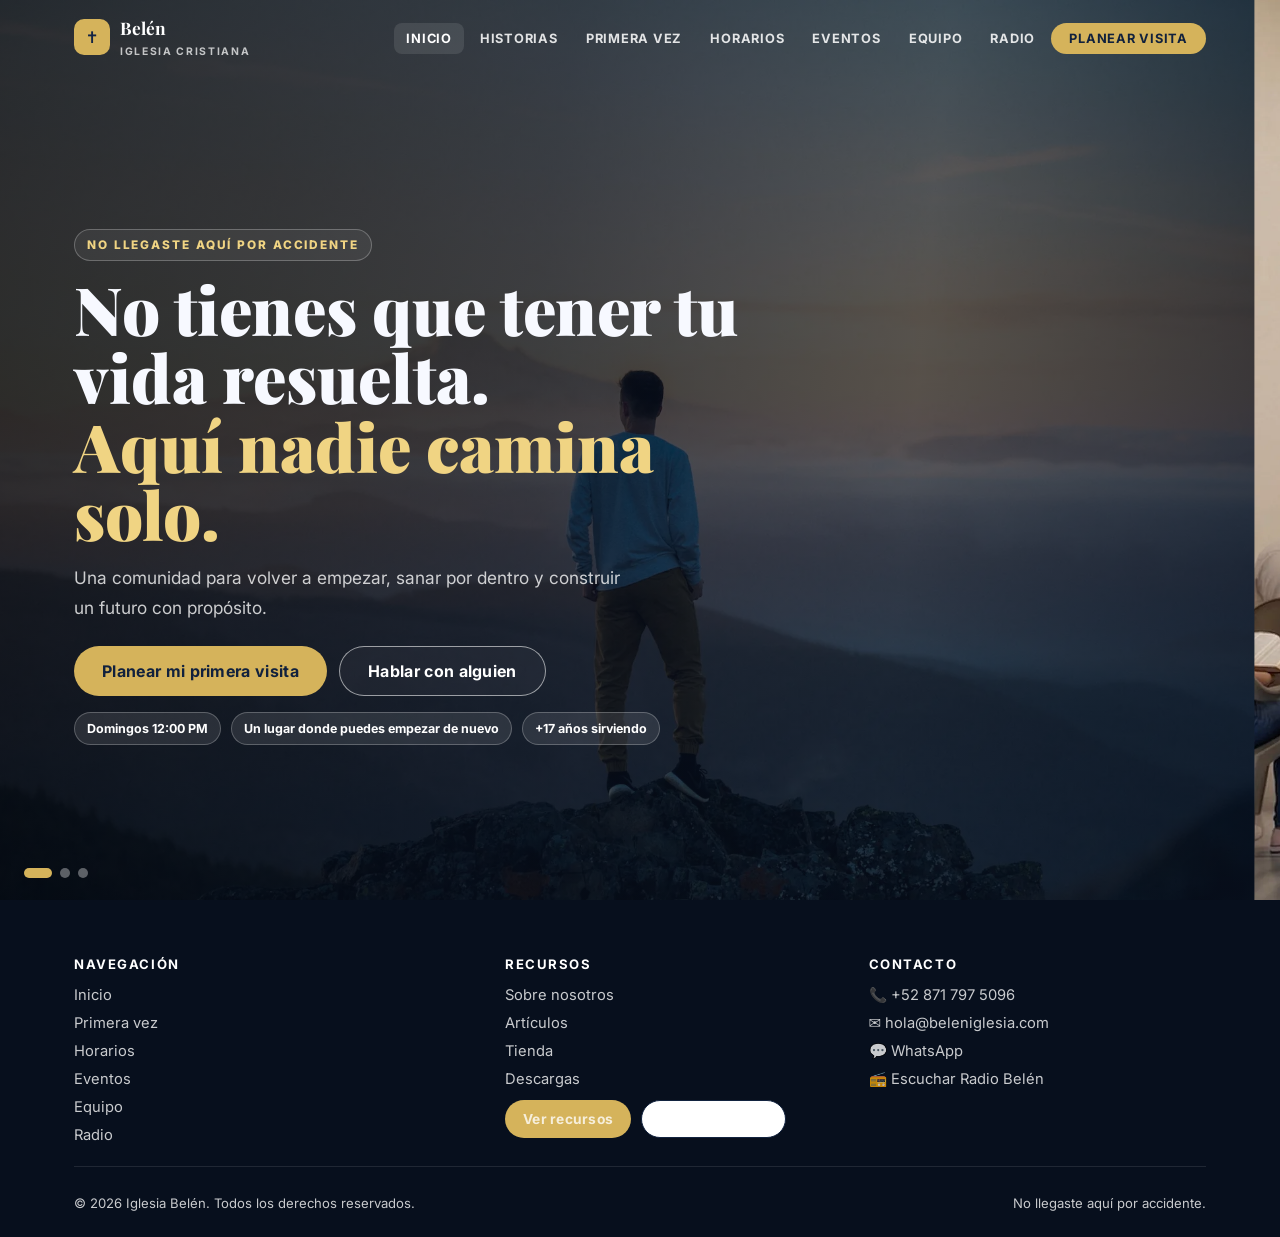
==== commit 08c9f422: "mejoras homepage con copilot" ====
--- a/index.html
+++ b/index.html
@@ -15,6 +15,29 @@
   <meta name="twitter:description" content="No tienes que tener tu vida resuelta. Aquí nadie camina solo.">
   <meta name="twitter:image" content="https://www.beleniglesia.com/img/iglesia2.webp">
   <link rel="canonical" href="https://www.beleniglesia.com/">
+  <script type="application/ld+json">
+  {
+    "@context": "https://schema.org",
+    "@type": "Church",
+    "name": "Iglesia Belén",
+    "description": "Una experiencia de fe real para personas reales. Comunidad cristiana en Torreón, Coahuila.",
+    "url": "https://www.beleniglesia.com/",
+    "address": {
+      "@type": "PostalAddress",
+      "streetAddress": "Av. Praxedis Guerrero 7",
+      "addressLocality": "Torreón",
+      "addressRegion": "Coahuila",
+      "postalCode": "27110",
+      "addressCountry": "MX"
+    },
+    "telephone": "+52 871 797 5096",
+    "sameAs": [
+      "https://www.facebook.com/iglesiabelen",
+      "https://www.instagram.com/iglesiabelen"
+    ],
+    "image": "https://www.beleniglesia.com/img/iglesia2.webp"
+  }
+  </script>
   <title>Iglesia Belén | No llegaste aquí por accidente</title>
   <link rel="preconnect" href="https://fonts.googleapis.com">
   <link rel="preconnect" href="https://fonts.gstatic.com" crossorigin>
@@ -85,6 +108,20 @@
     .center { text-align: center; }
     .center .sub { margin-left: auto; margin-right: auto; }
 
+    .skip-link {
+      position: absolute;
+      top: -40px;
+      left: 6px;
+      background: var(--gold);
+      color: #11213d;
+      padding: 8px;
+      text-decoration: none;
+      border-radius: 4px;
+      z-index: 1000;
+      font-weight: 600;
+    }
+    .skip-link:focus { top: 6px; }
+
     .btn {
       display: inline-flex;
       align-items: center;
@@ -371,6 +408,50 @@
       background: var(--gold);
     }
 
+    .arrows {
+      position: absolute;
+      left: 24px;
+      right: 24px;
+      top: 50%;
+      transform: translateY(-50%);
+      display: flex;
+      justify-content: space-between;
+      pointer-events: none;
+      z-index: 4;
+    }
+
+    .arrow {
+      pointer-events: auto;
+      width: 48px;
+      height: 48px;
+      border-radius: 50%;
+      background: rgba(255,255,255,.1);
+      backdrop-filter: blur(10px);
+      border: 1px solid rgba(255,255,255,.2);
+      color: #fff;
+      display: flex;
+      align-items: center;
+      justify-content: center;
+      transition: all .3s ease;
+      opacity: 0;
+      transform: scale(0.8);
+    }
+
+    .arrow:hover {
+      background: rgba(255,255,255,.2);
+      transform: scale(1);
+      opacity: 1;
+    }
+
+    .arrow svg {
+      width: 20px;
+      height: 20px;
+    }
+
+    #hero:hover .arrow {
+      opacity: 0.8;
+    }
+
     #prueba-social { background: #f7f9fc; }
 
     .proof-grid {
@@ -764,6 +845,8 @@
       .section { padding: 84px 0; }
       .dots { left: 16px; }
 
+      .arrows { display: none; }
+
       .schedule-grid {
         grid-template-columns: 1fr;
       }
@@ -771,6 +854,7 @@
   </style>
 </head>
 <body>
+  <a href="#inicio" class="skip-link">Saltar al contenido principal</a>
   <header>
     <nav id="navbar" aria-label="Navegación principal">
       <div class="container nav-inner">
@@ -875,8 +959,19 @@
         </div>
 
         <div class="dots" id="dots"></div>
-      </div>
-    </section>
+
+        <div class="arrows">
+          <button class="arrow arrow-left" id="arrow-left" aria-label="Slide anterior">
+            <svg width="24" height="24" viewBox="0 0 24 24" fill="none" stroke="currentColor" stroke-width="2" stroke-linecap="round" stroke-linejoin="round">
+              <polyline points="15,18 9,12 15,6"></polyline>
+            </svg>
+          </button>
+          <button class="arrow arrow-right" id="arrow-right" aria-label="Slide siguiente">
+            <svg width="24" height="24" viewBox="0 0 24 24" fill="none" stroke="currentColor" stroke-width="2" stroke-linecap="round" stroke-linejoin="round">
+              <polyline points="9,18 15,12 9,6"></polyline>
+            </svg>
+          </button>
+        </div>
 
     <section id="prueba-social" class="section" aria-labelledby="prueba-social-title">
       <div class="container">
@@ -1085,6 +1180,9 @@
             <a href="https://wa.me/528717975096" target="_blank" rel="noopener" class="btn btn-light-outline">Escribir por WhatsApp</a>
           </div>
         </div>
+        <div class="map-container reveal" style="margin-top: 40px; border-radius: 16px; overflow: hidden; box-shadow: 0 10px 30px rgba(0,0,0,.1);">
+          <iframe src="https://www.google.com/maps/embed?pb=!1m18!1m12!1m3!1d3650.0!2d-103.4332364!3d25.5747415!2m3!1f0!2f0!3f0!3m2!1i1024!2i768!4f13.1!3m3!1m2!1s0x868fda3b102a4033%3A0xa93eae13e809ca10!2sAv%20Praxedis%20Guerrero%2C%20Torre%C3%B3n%2C%20Coah.!5e0!3m2!1ses!2smx!4v1700000000!5m2!1ses!2smx" width="100%" height="400" style="border:0;" allowfullscreen="" loading="lazy" referrerpolicy="no-referrer-when-downgrade" aria-label="Mapa de ubicación de Iglesia Belén"></iframe>
+        </div>
       </div>
     </section>
   </main>
@@ -1201,6 +1299,10 @@
         go(current + 1);
       }
 
+      function prev() {
+        go(current - 1);
+      }
+
       function start() {
         timer = setInterval(next, 8200);
       }
@@ -1211,6 +1313,8 @@
 
       document.getElementById("hero").addEventListener("mouseenter", stop);
       document.getElementById("hero").addEventListener("mouseleave", start);
+      document.getElementById("arrow-left").addEventListener("click", prev);
+      document.getElementById("arrow-right").addEventListener("click", next);
       go(0);
       start();
 
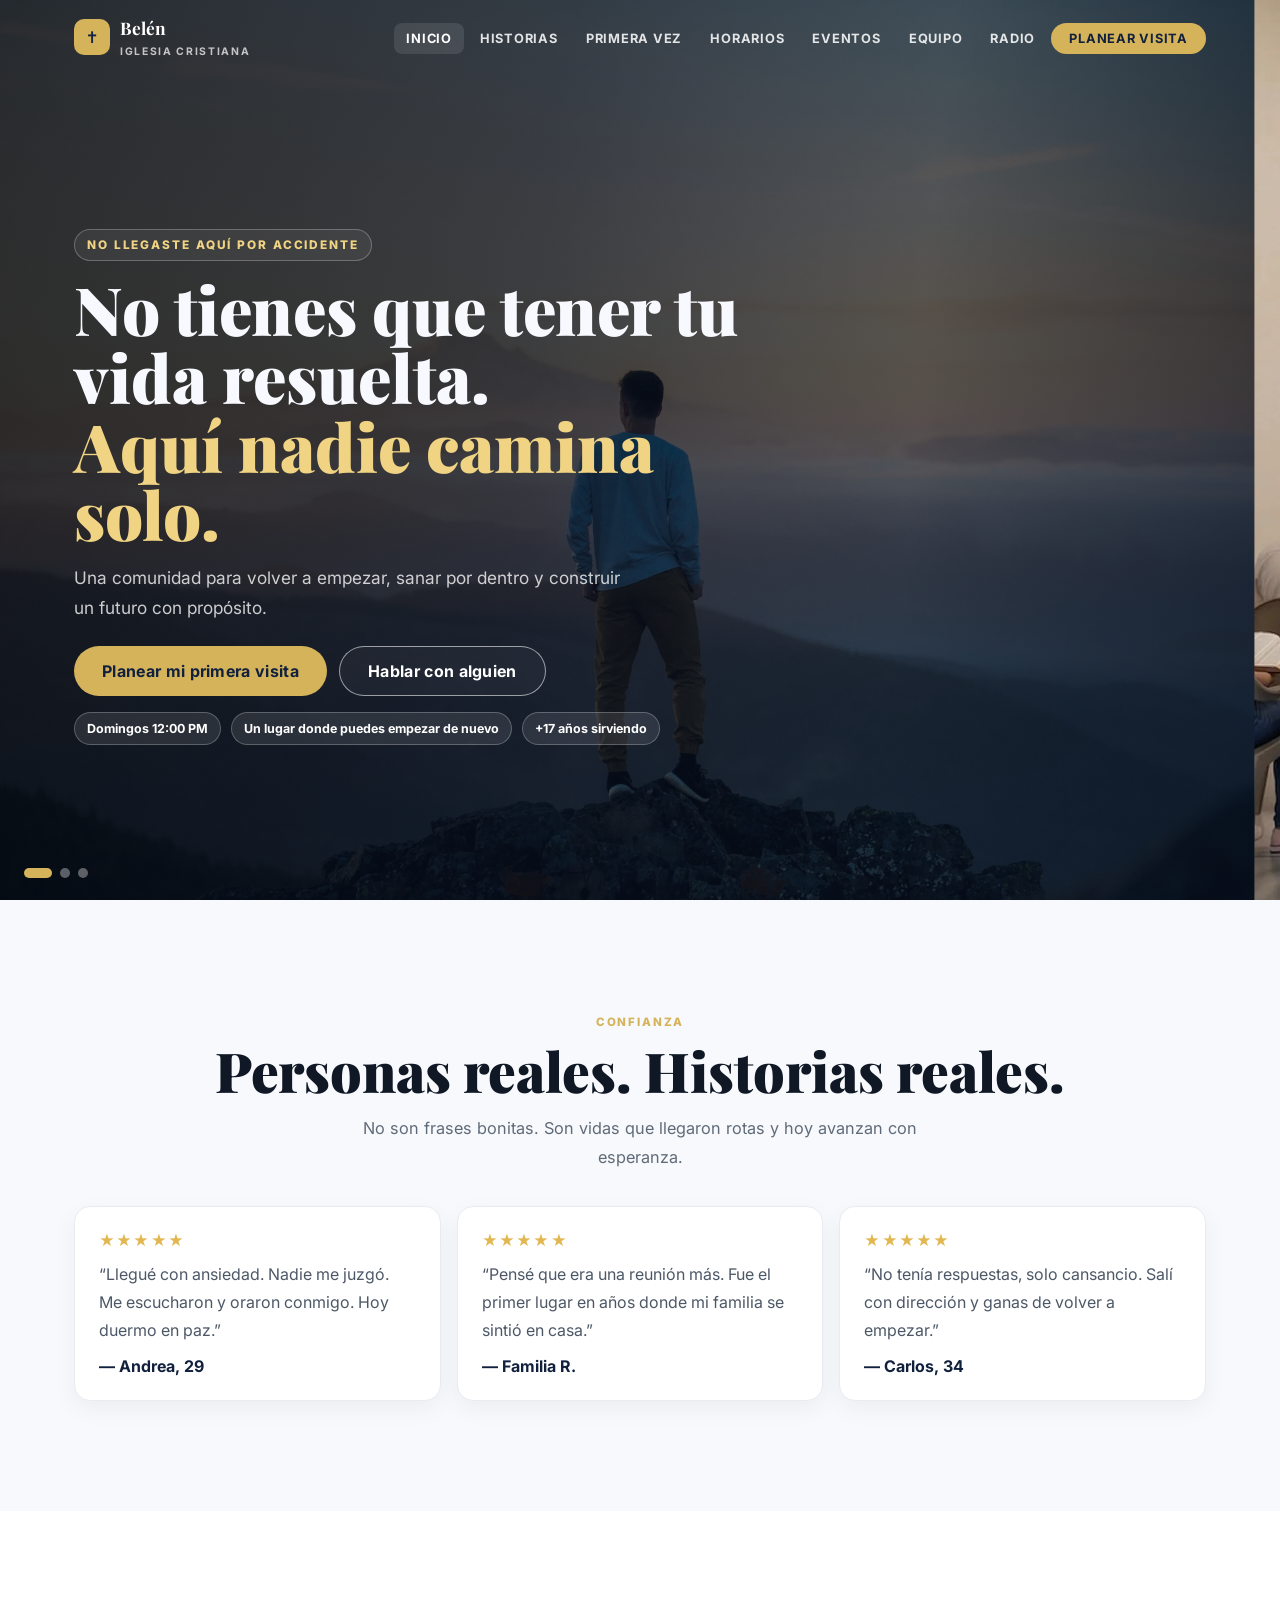
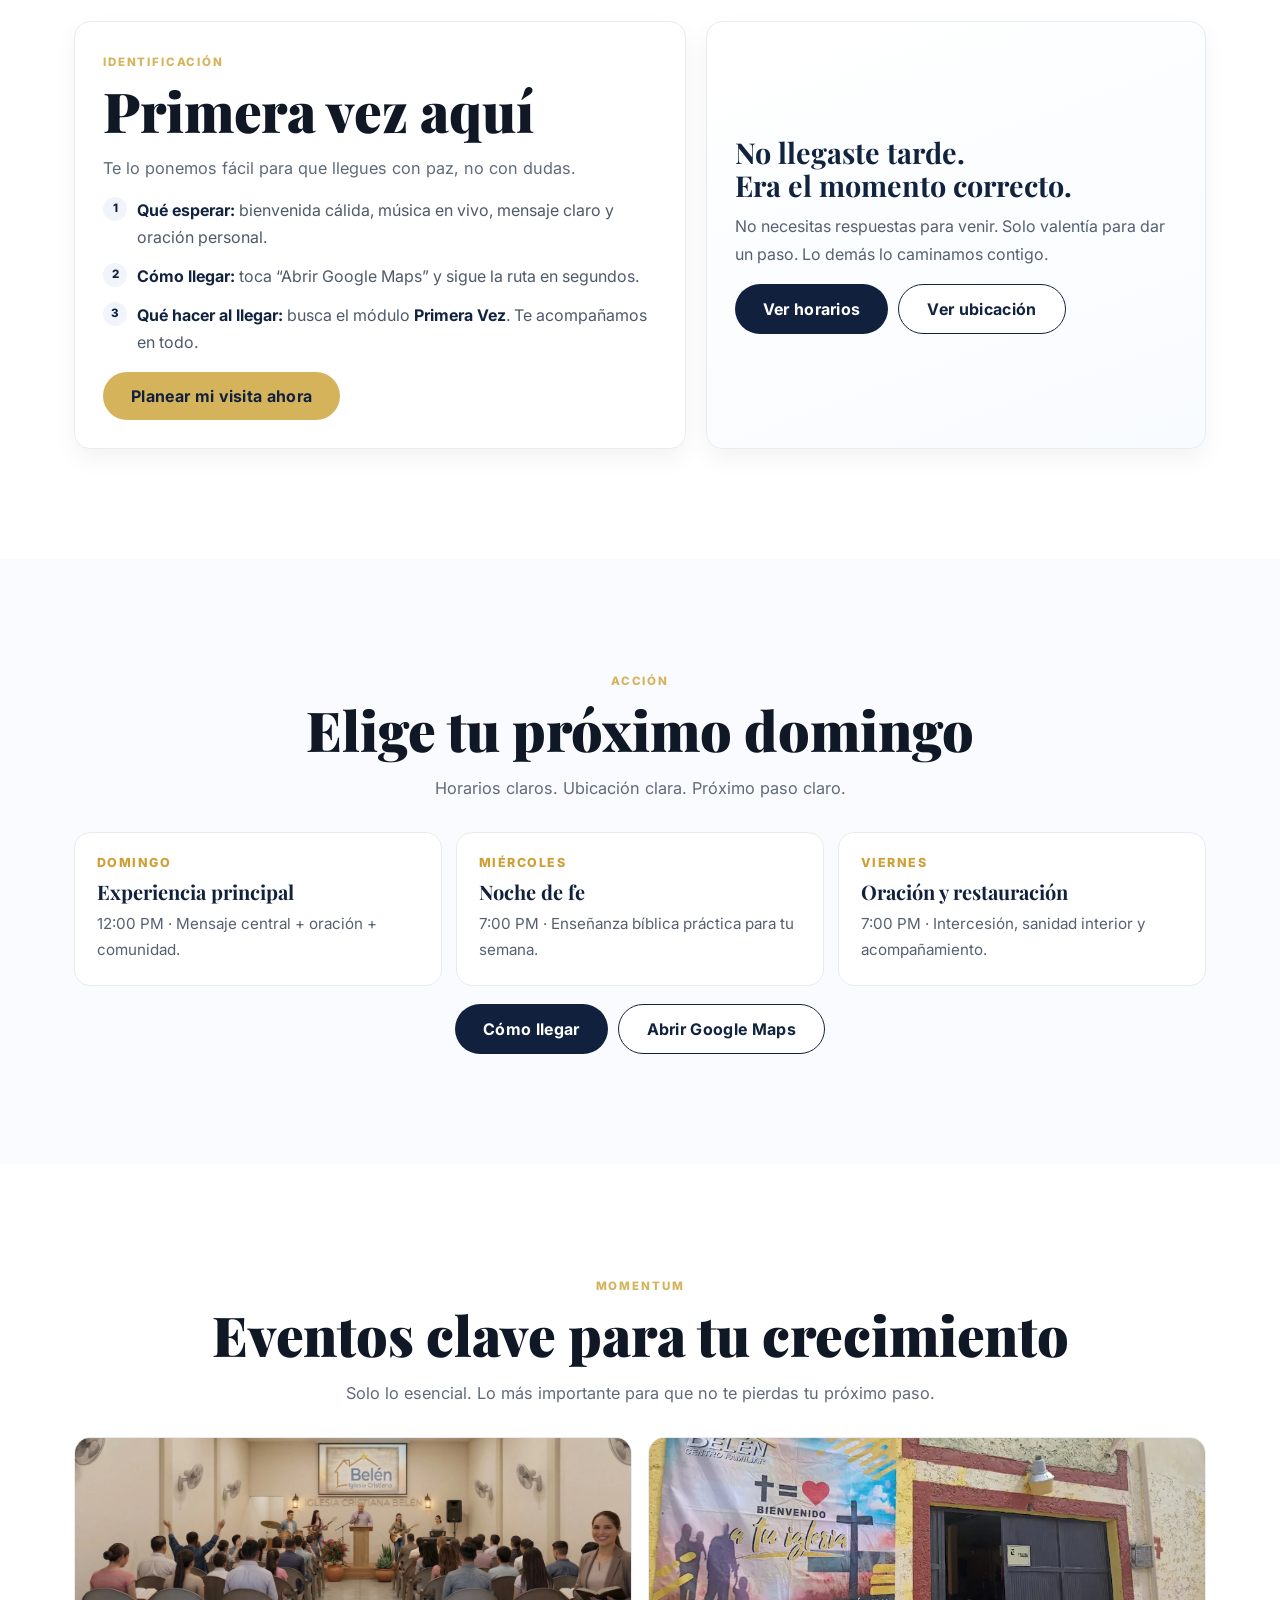
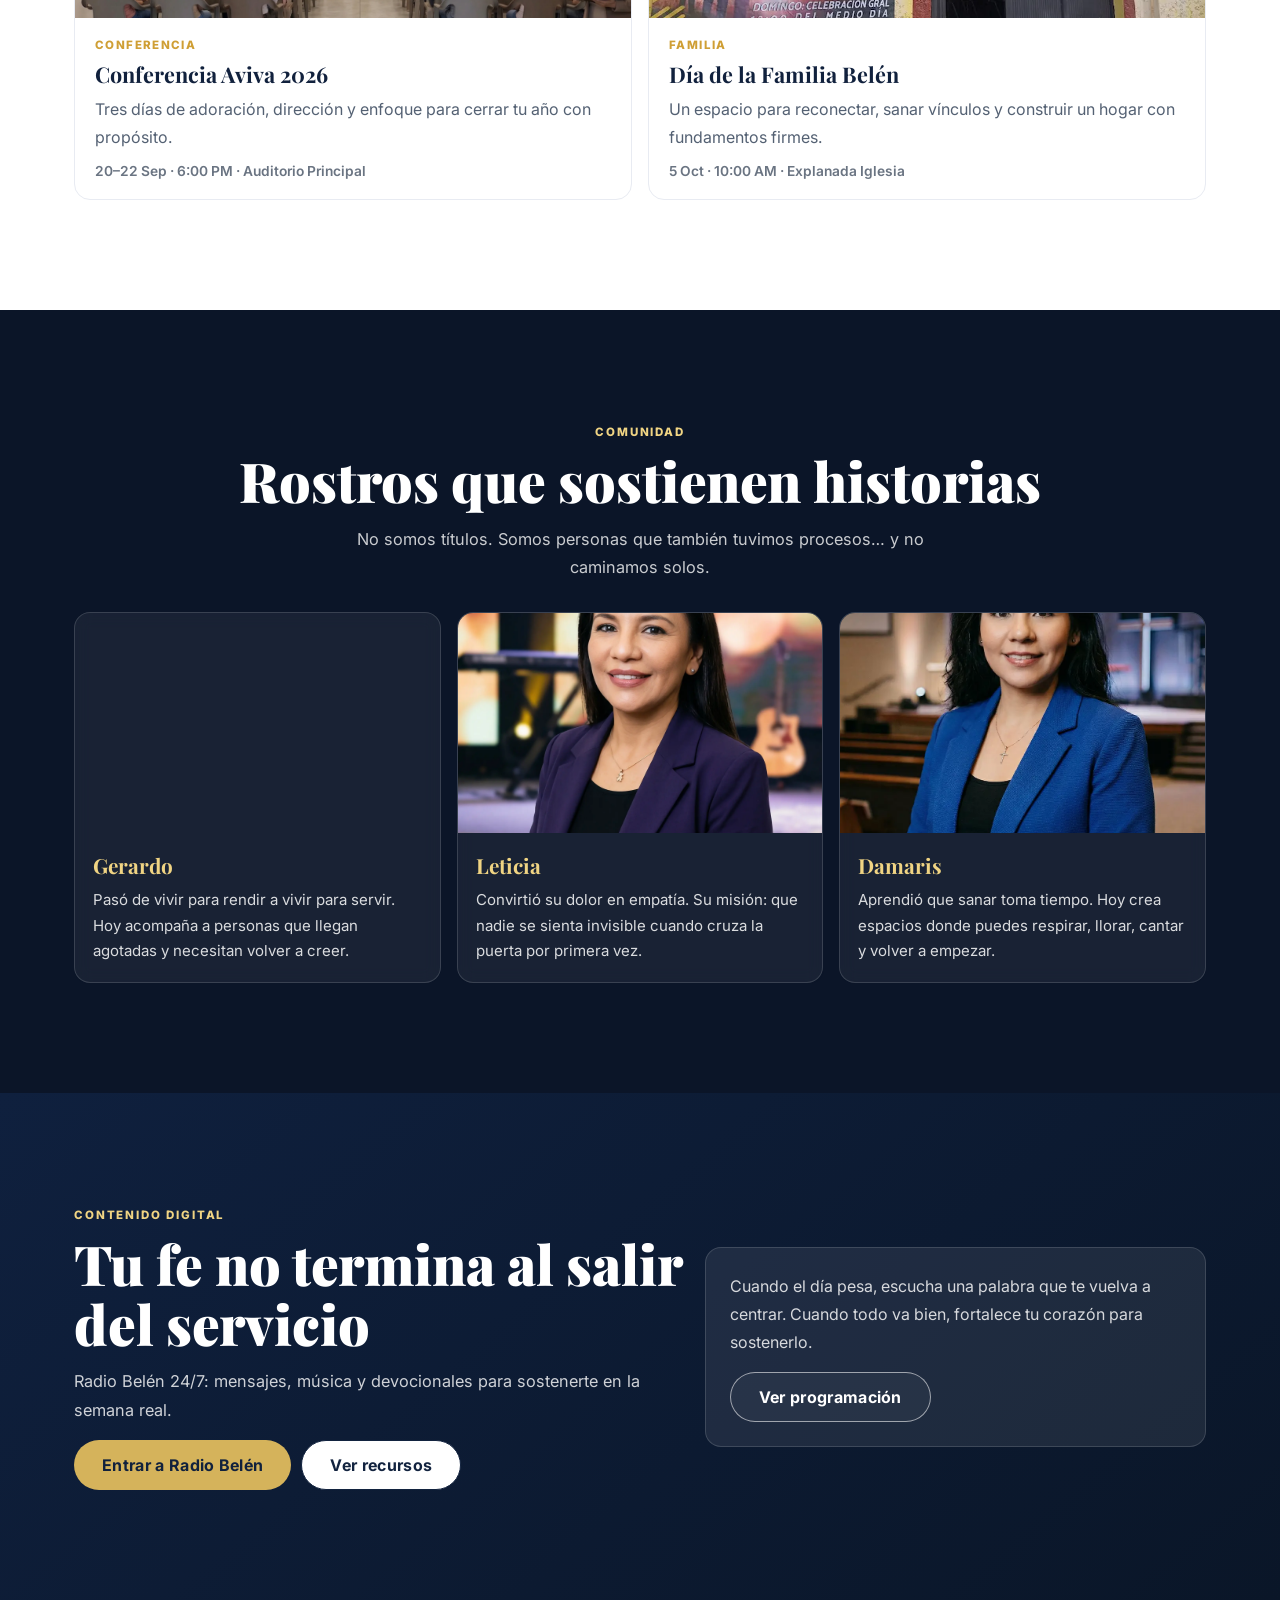
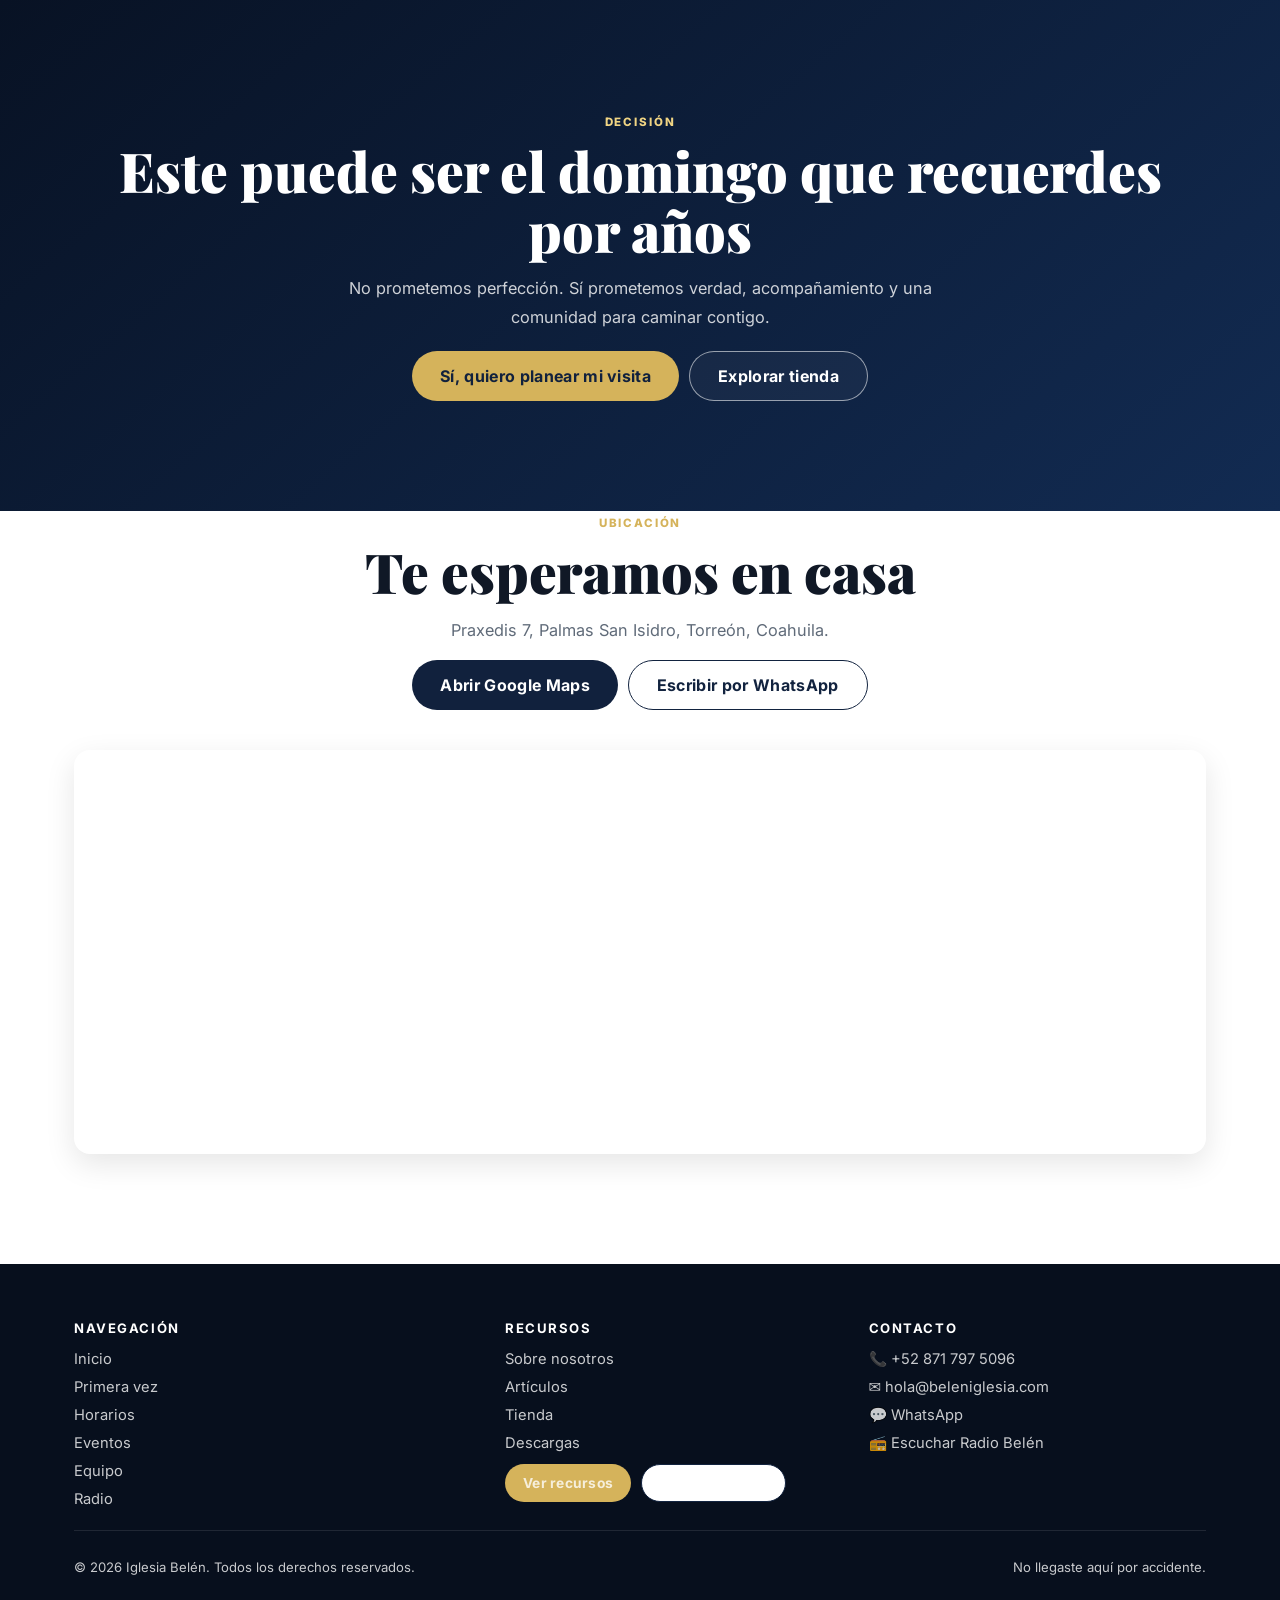
==== commit 450fadf0: "fix homepage layout" ====
--- a/index.html
+++ b/index.html
@@ -156,7 +156,10 @@
       transform: translateY(26px);
       transition: opacity .9s ease, transform .9s cubic-bezier(.22,1,.36,1);
     }
-    .reveal.visible { opacity: 1; transform: none; }
+    .reveal.visible { 
+      opacity: 1; 
+      transform: none; 
+    }
     .d1 { transition-delay: .08s; }
     .d2 { transition-delay: .16s; }
     .d3 { transition-delay: .24s; }
@@ -972,6 +975,8 @@
             </svg>
           </button>
         </div>
+      </div>
+    </section>
 
     <section id="prueba-social" class="section" aria-labelledby="prueba-social-title">
       <div class="container">
@@ -1304,7 +1309,7 @@
       }
 
       function start() {
-        timer = setInterval(next, 8200);
+        timer = setInterval(next, 10000);
       }
 
       function stop() {
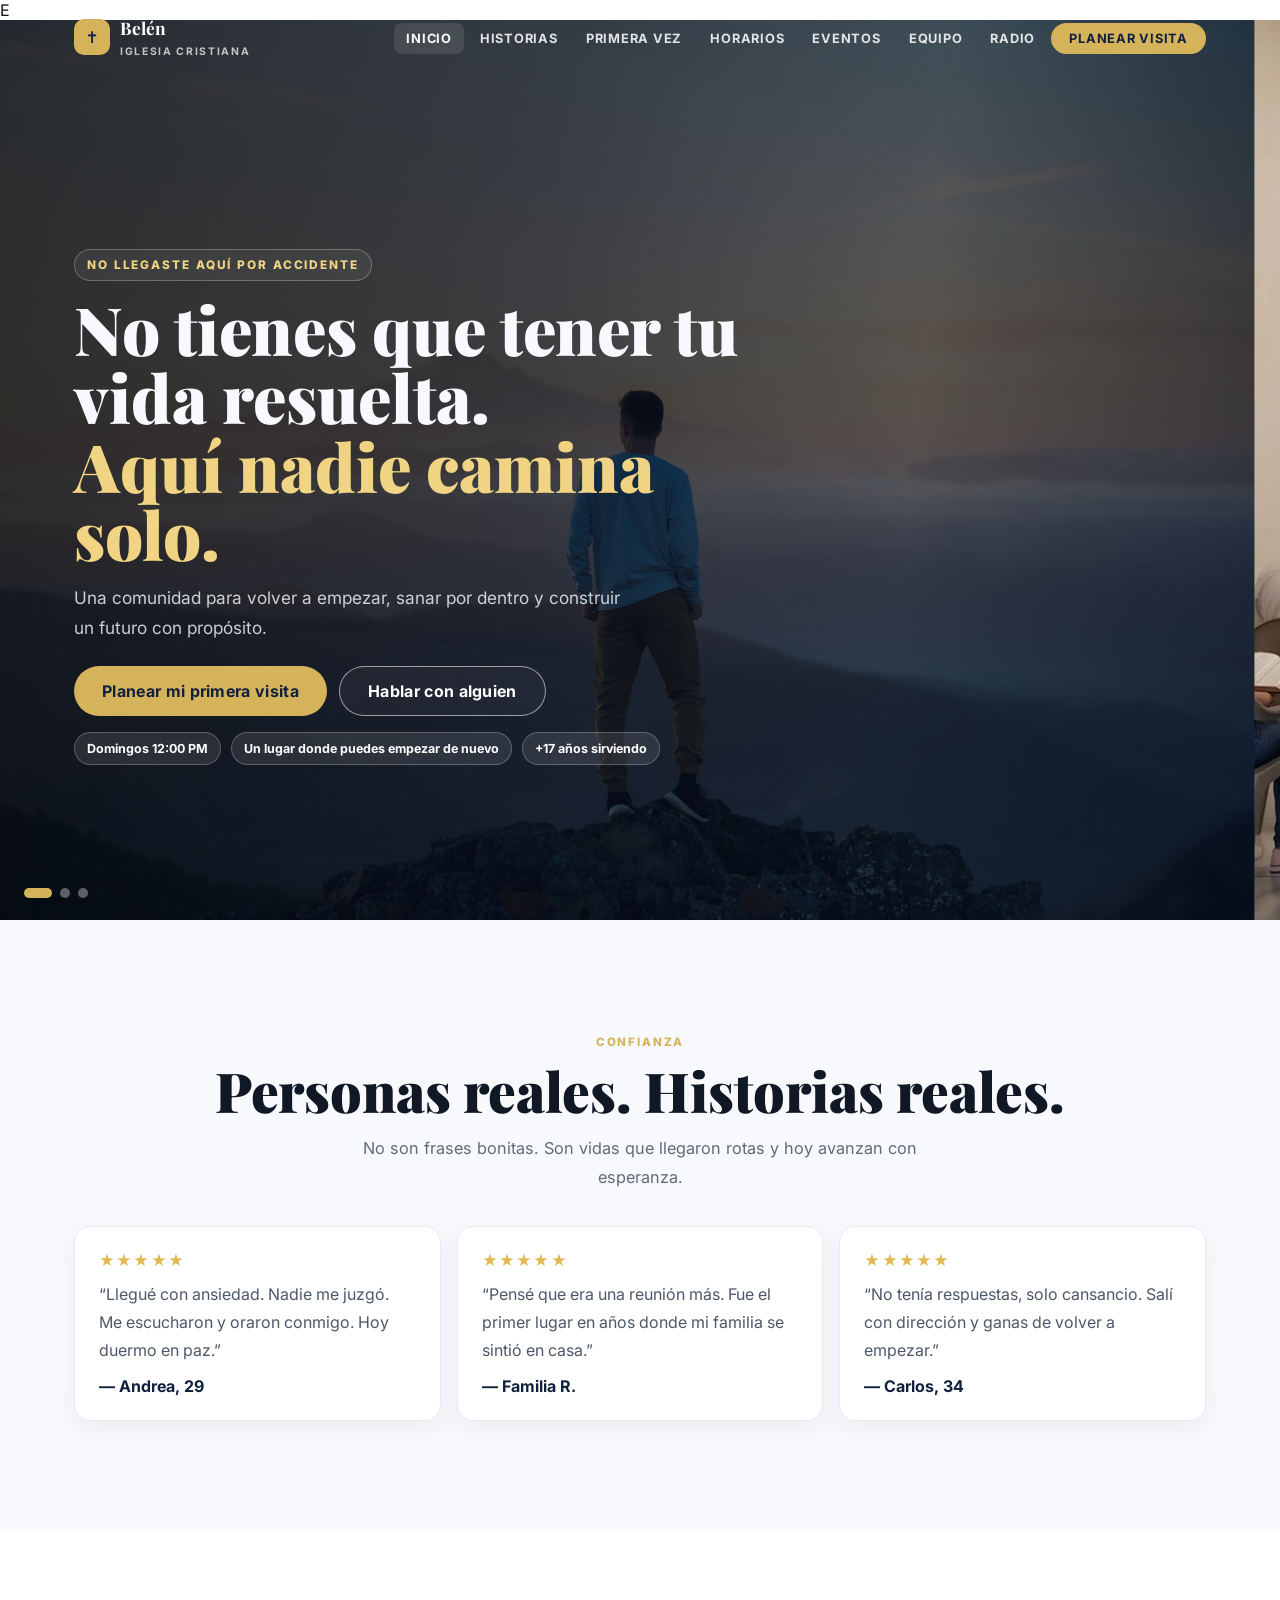
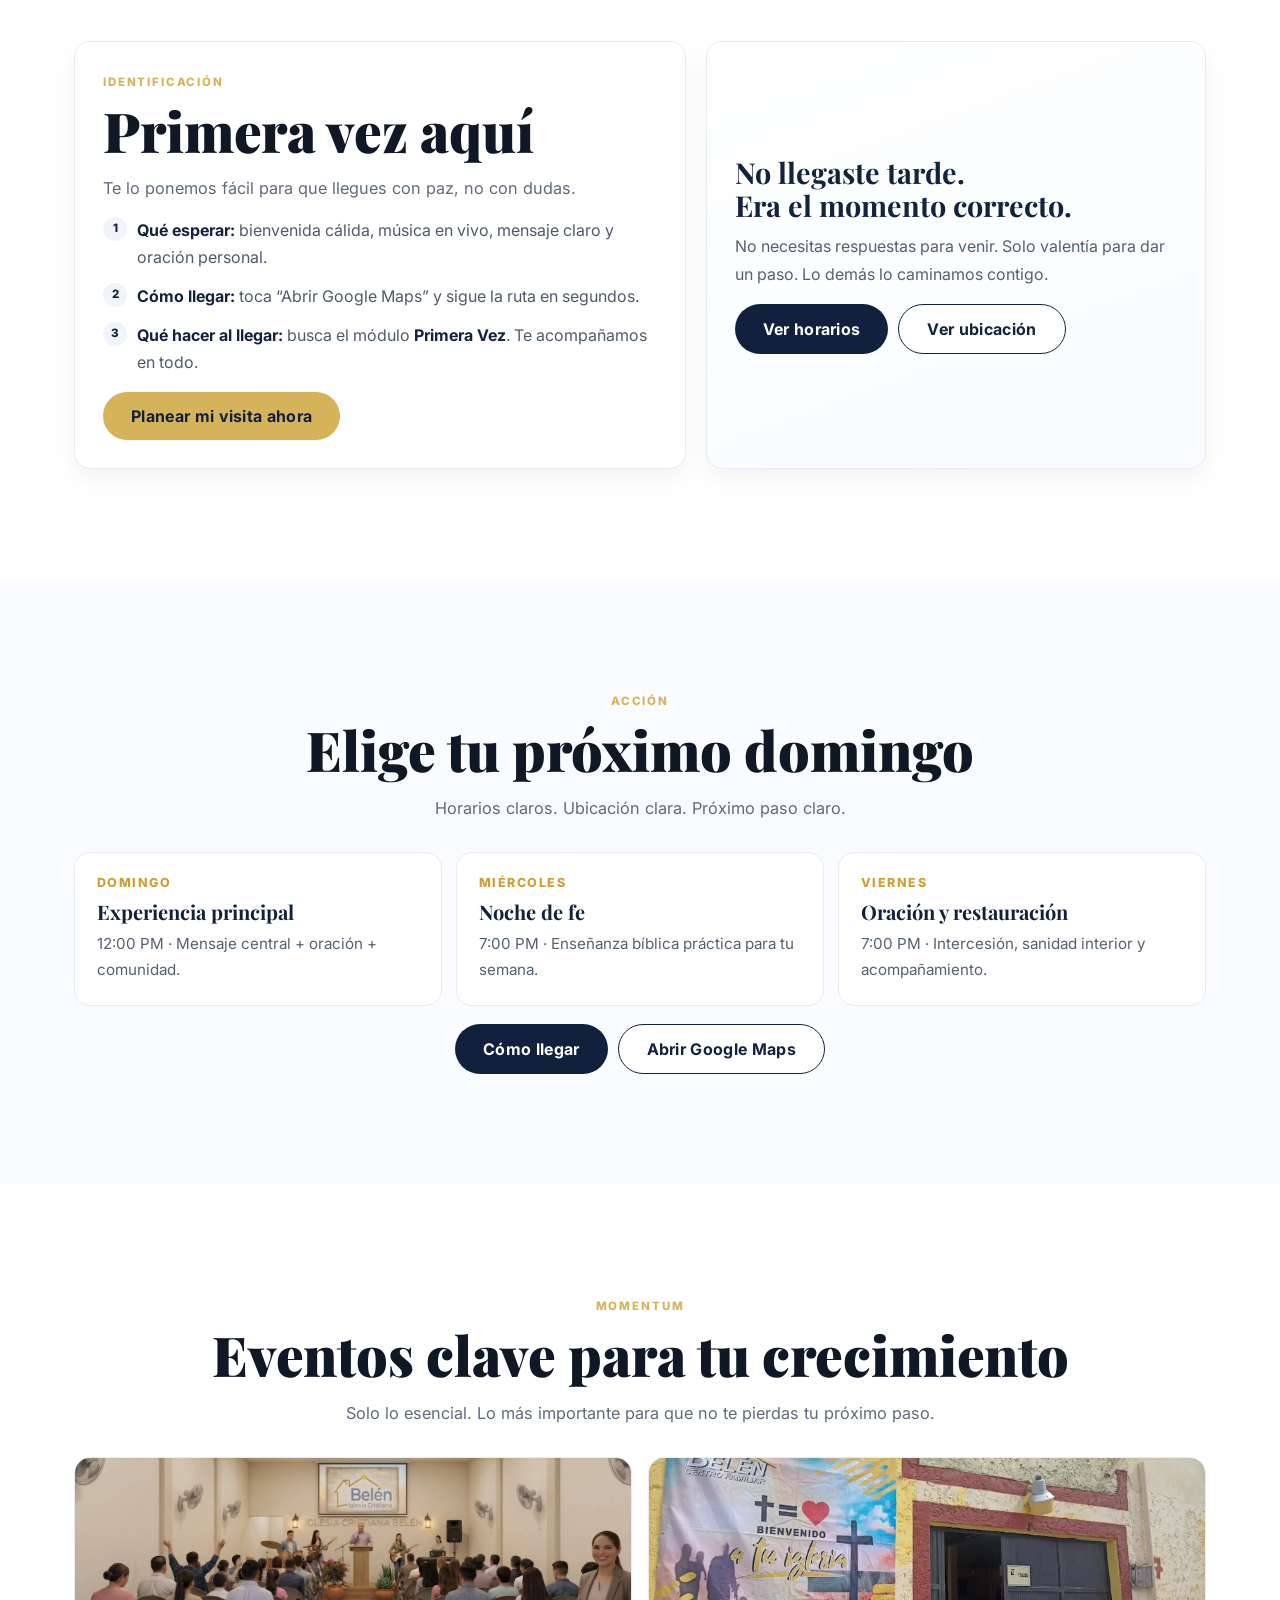
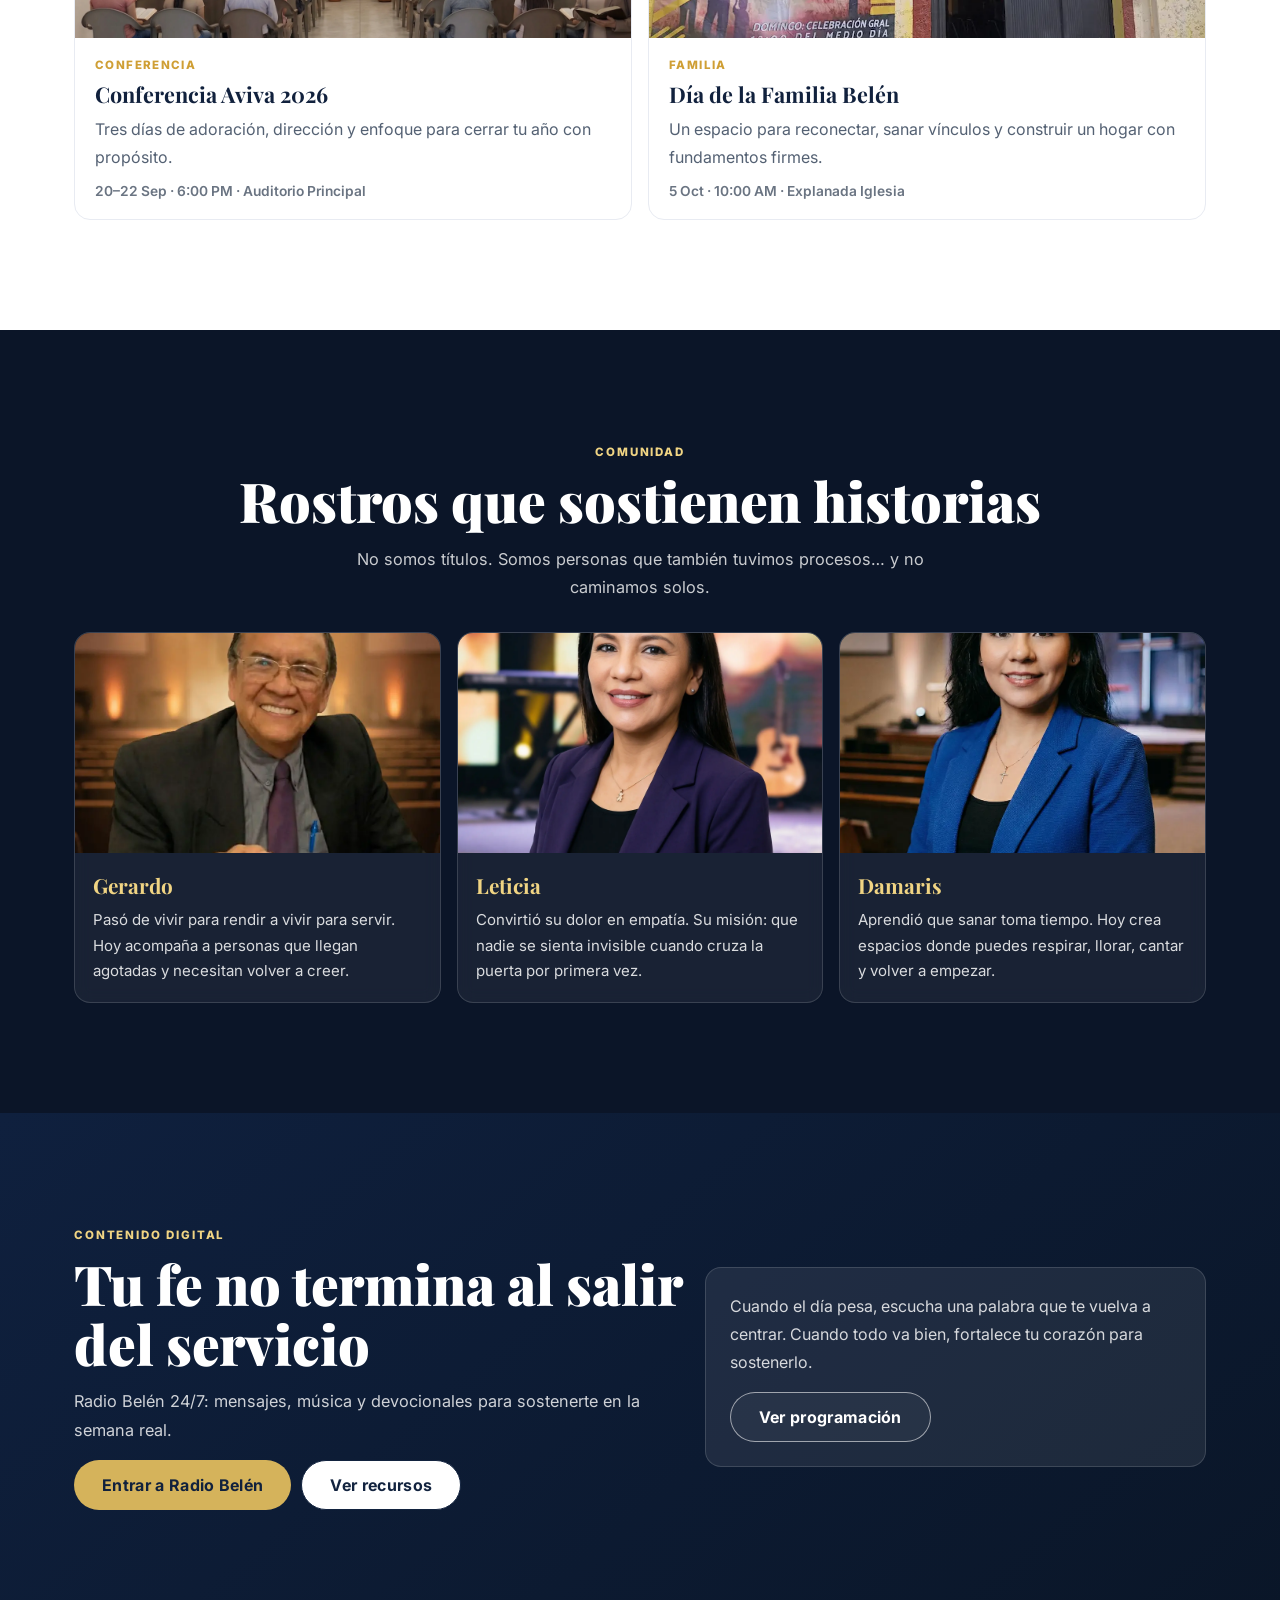
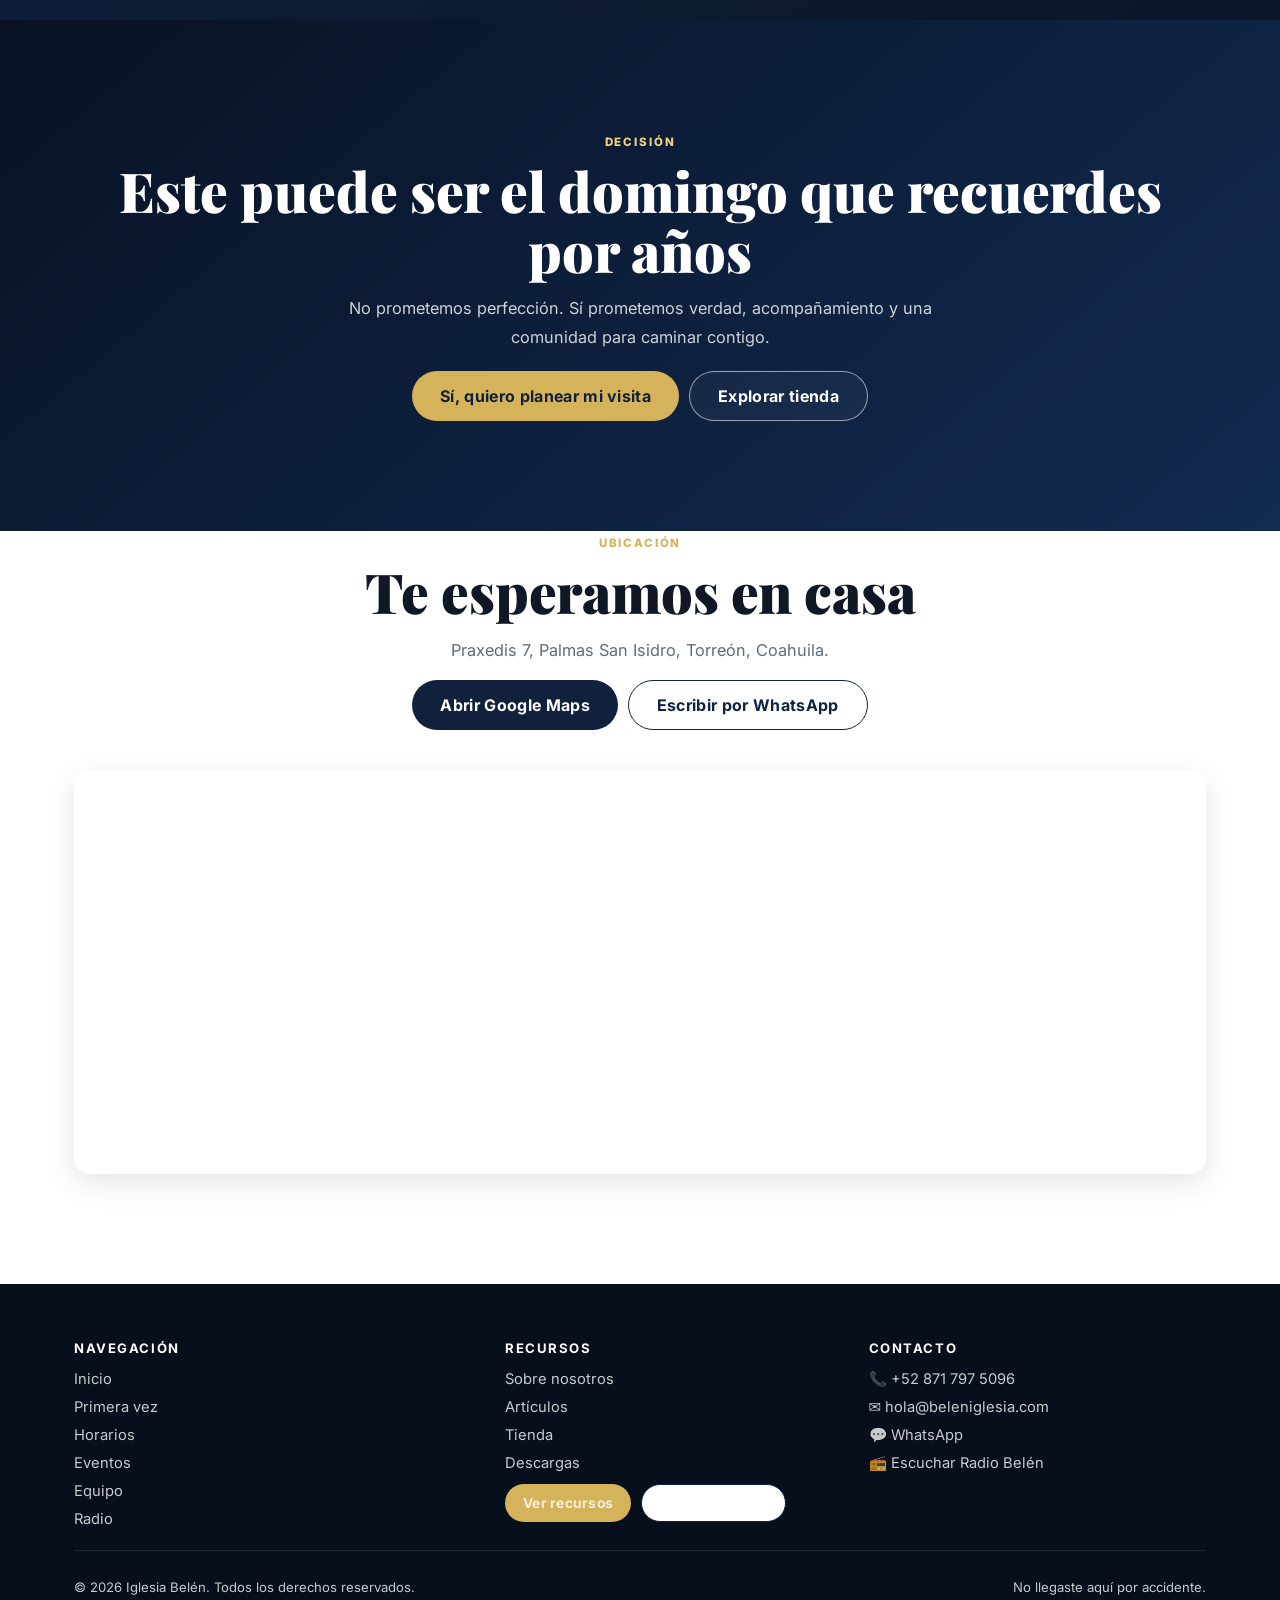
==== commit bad67cae: "Update index.html" ====
--- a/index.html
+++ b/index.html
@@ -1,7 +1,7 @@
 <!DOCTYPE html>
 <html lang="es-MX">
 <head>
-  <meta charset="UTF-8">
+  <meta charset="UTF-8">E
   <meta name="viewport" content="width=device-width, initial-scale=1.0">
   <meta name="description" content="Iglesia Belén: una experiencia de fe real para personas reales. Planea tu primera visita y encuentra comunidad, dirección y esperanza.">
   <meta name="theme-color" content="#0A1628">
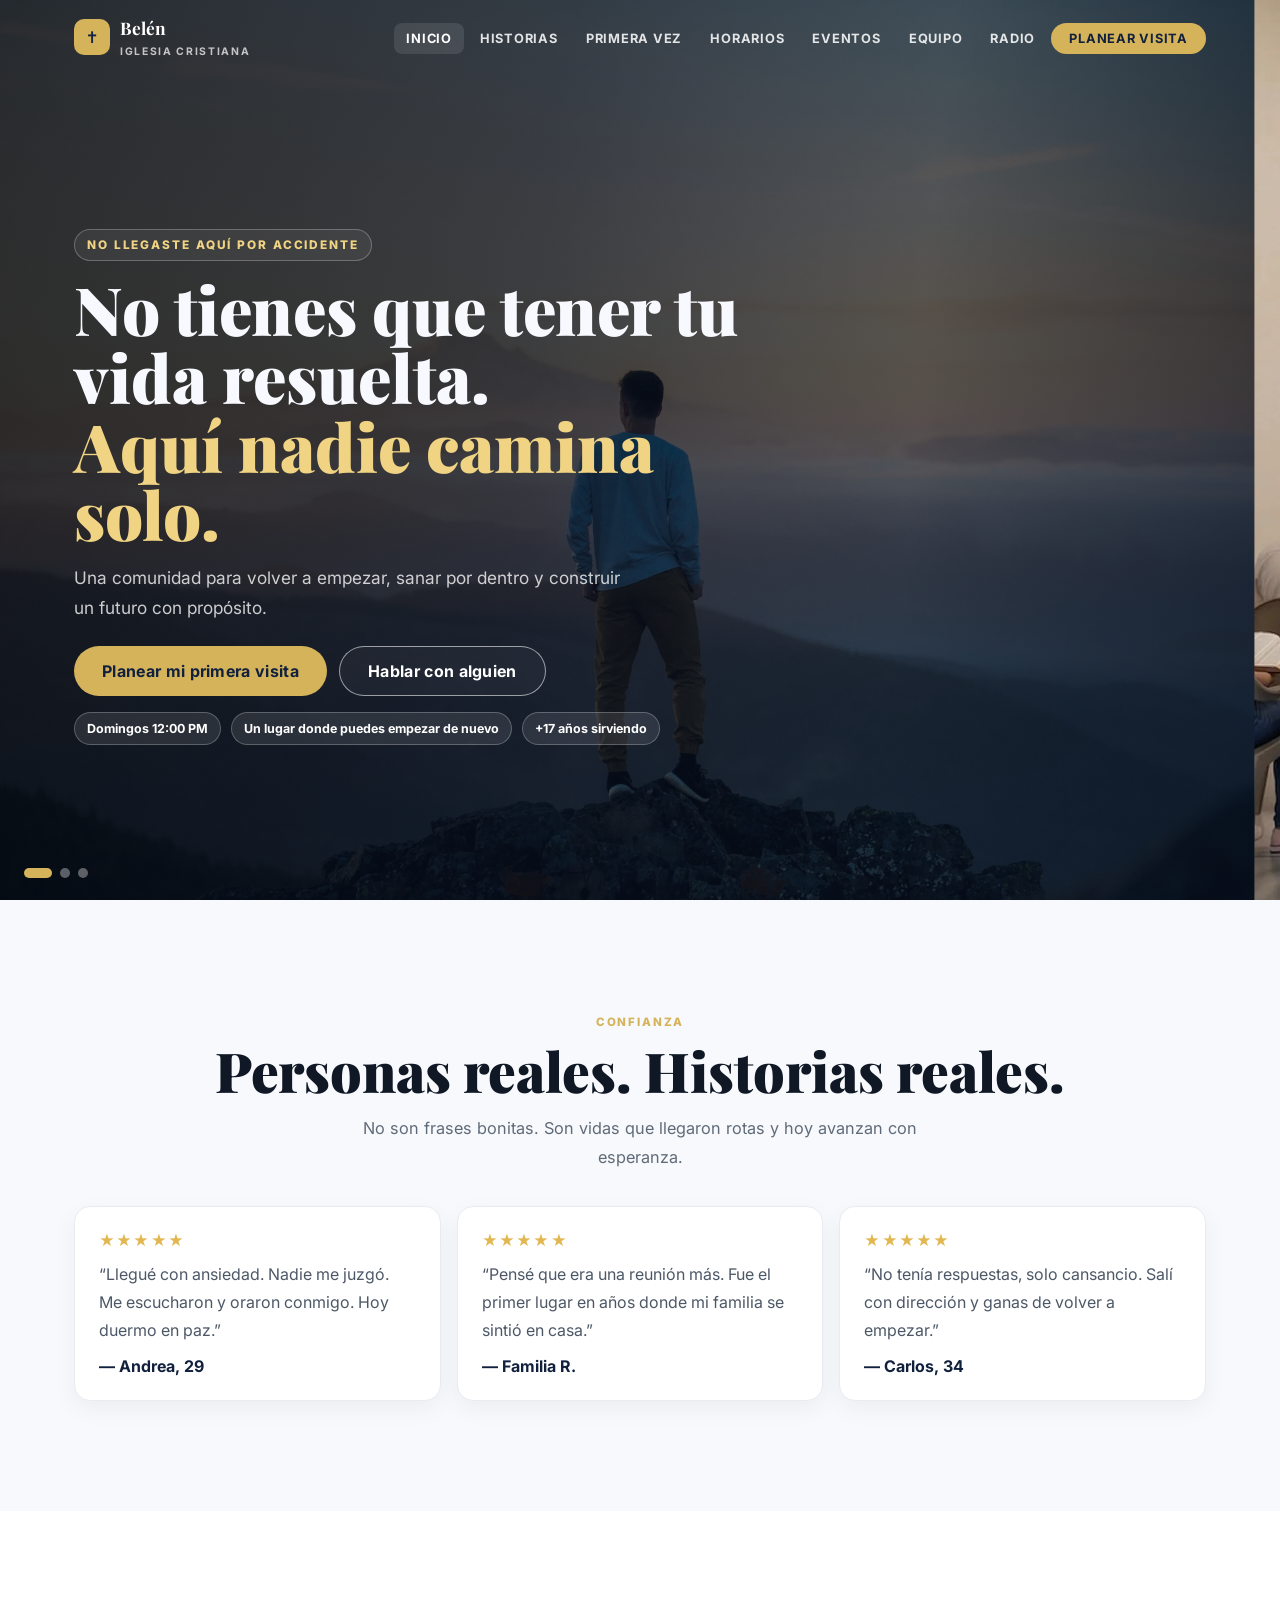
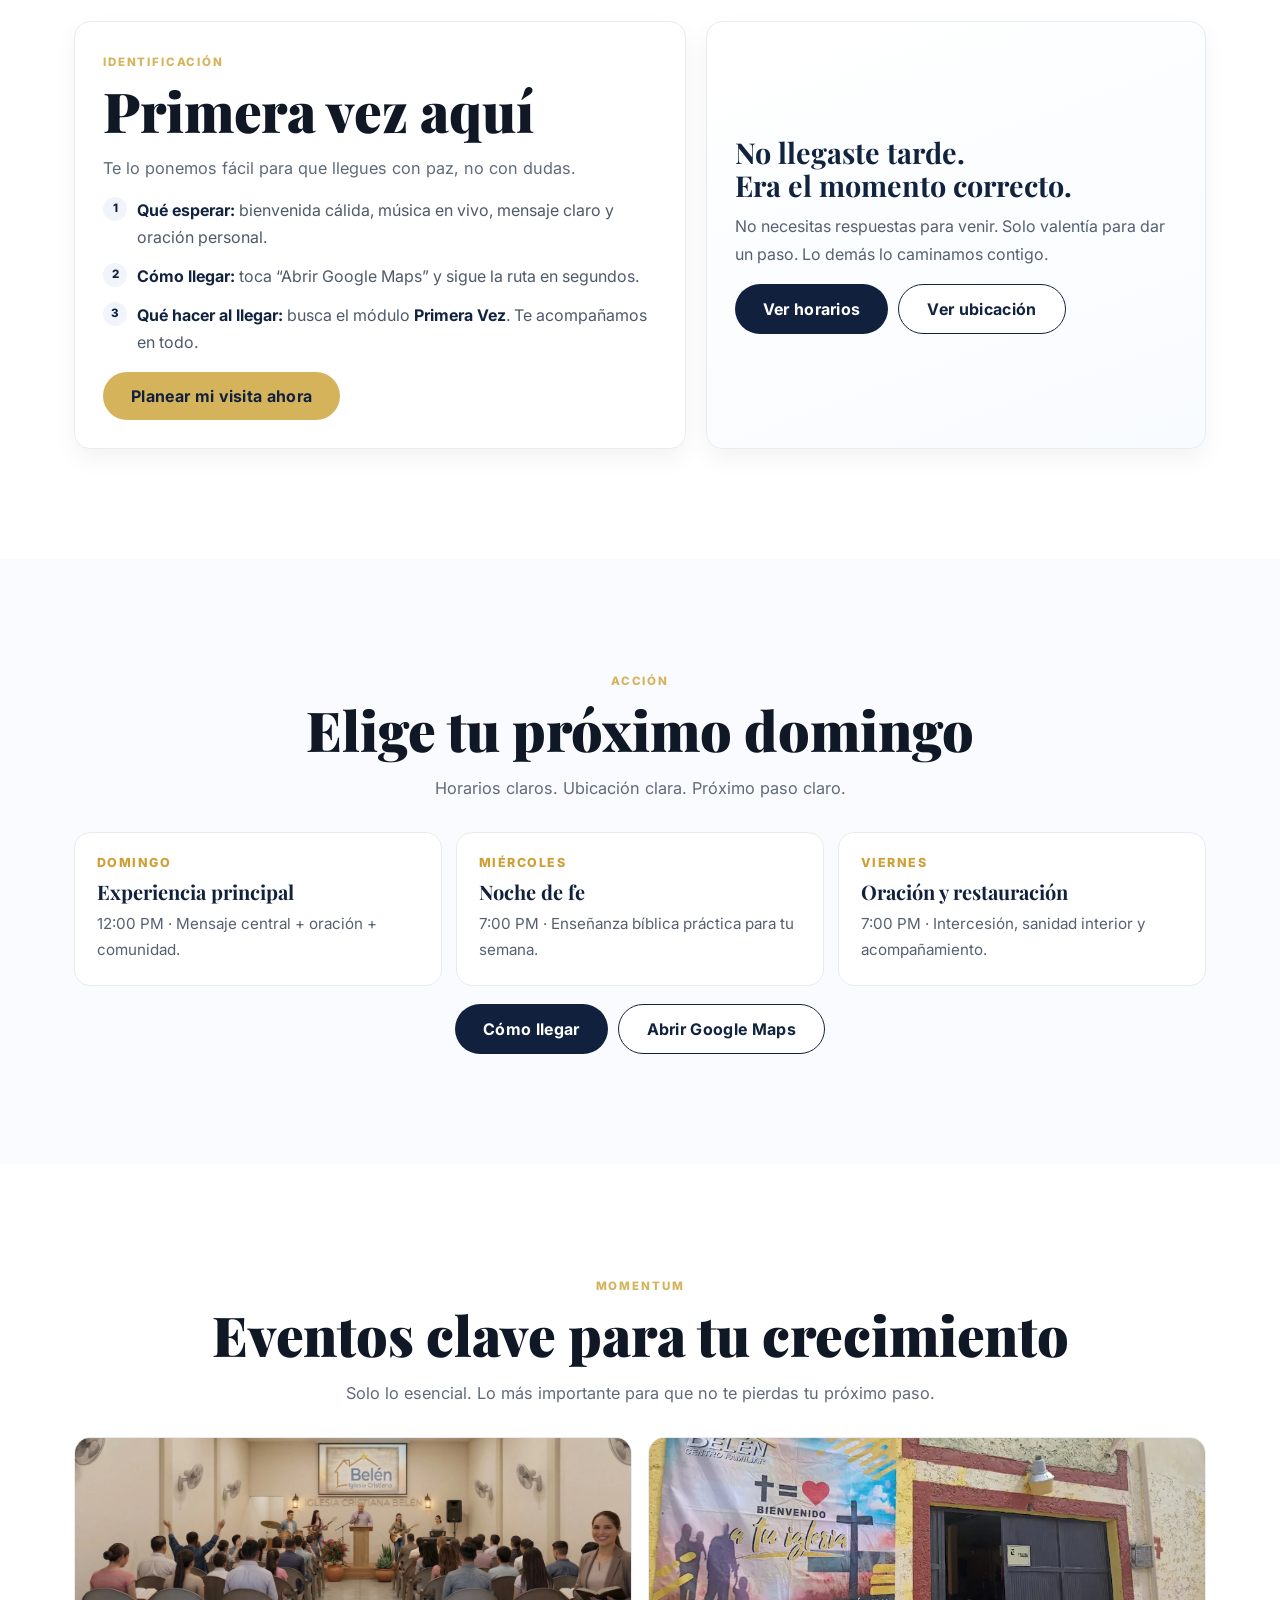
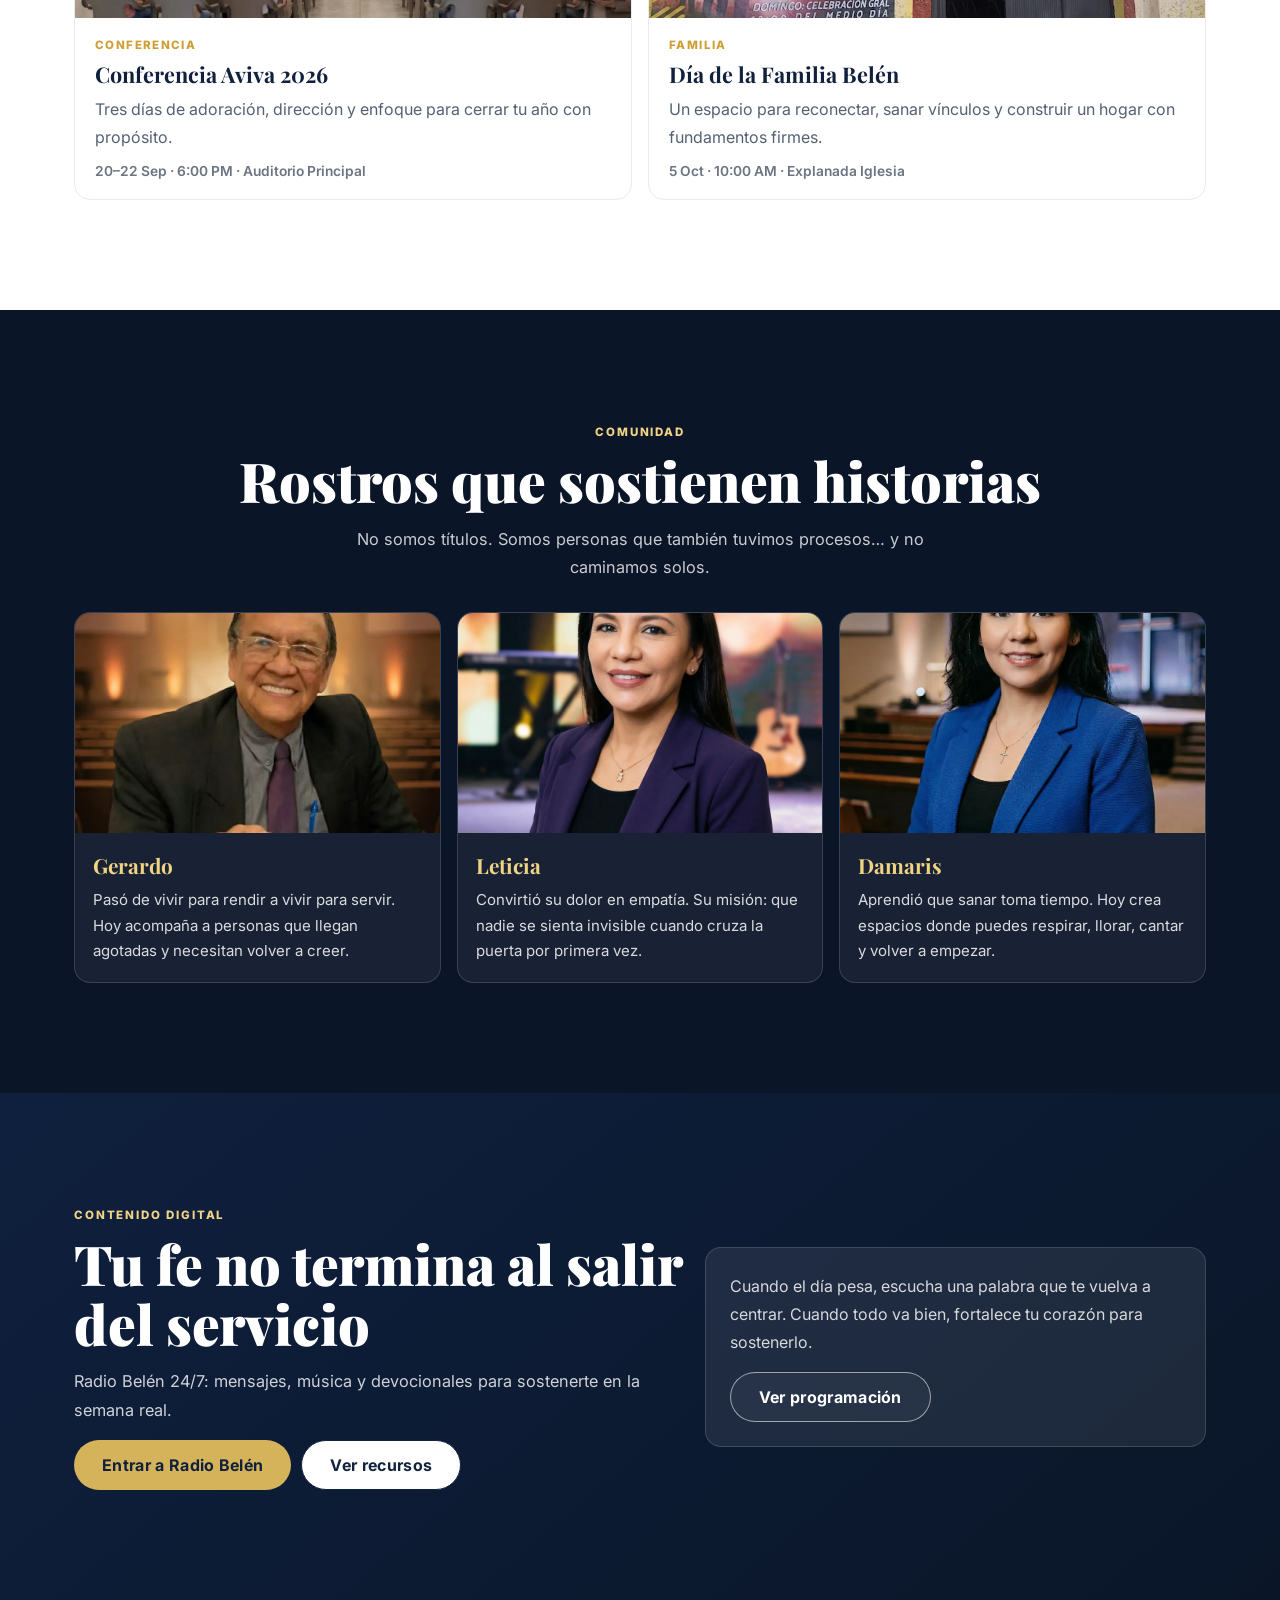
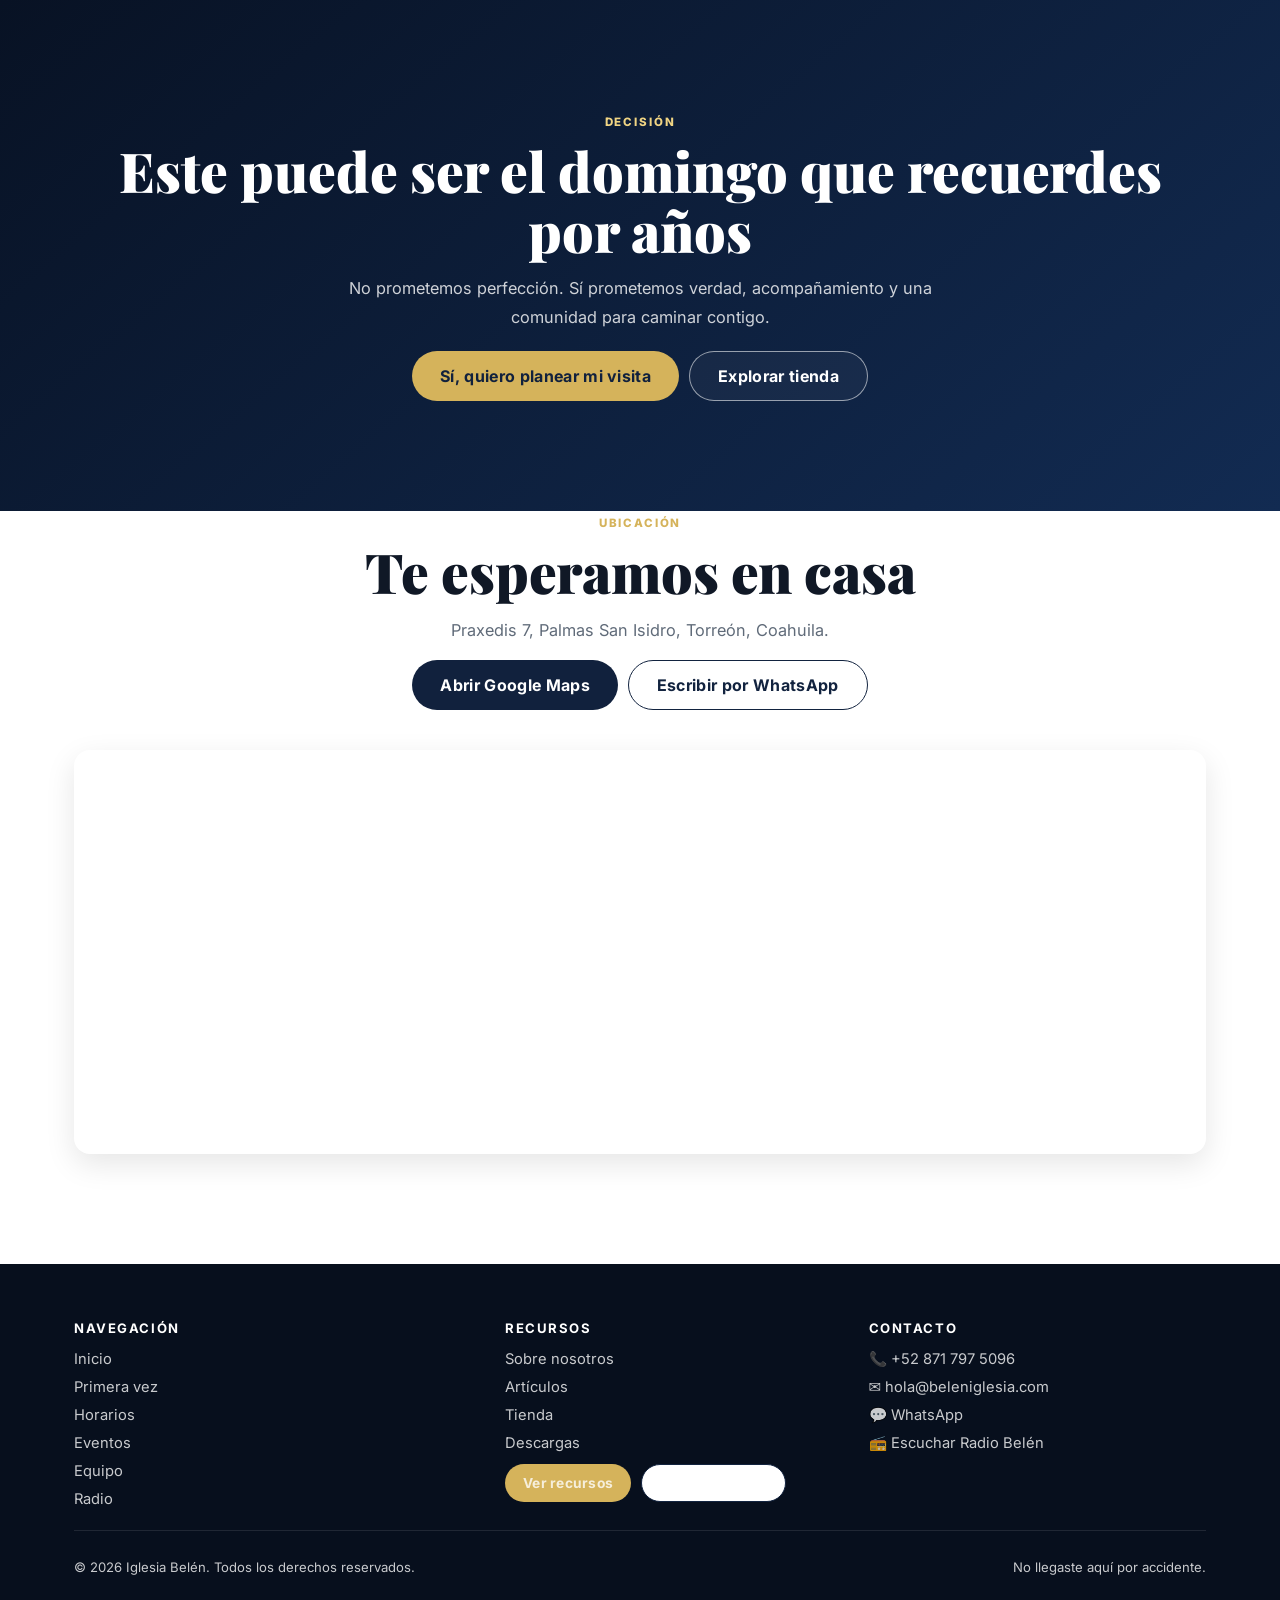
==== commit 6c14f05c: "Update index.html" ====
--- a/index.html
+++ b/index.html
@@ -1,7 +1,7 @@
 <!DOCTYPE html>
 <html lang="es-MX">
 <head>
-  <meta charset="UTF-8">E
+  <meta charset="UTF-8">
   <meta name="viewport" content="width=device-width, initial-scale=1.0">
   <meta name="description" content="Iglesia Belén: una experiencia de fe real para personas reales. Planea tu primera visita y encuentra comunidad, dirección y esperanza.">
   <meta name="theme-color" content="#0A1628">
